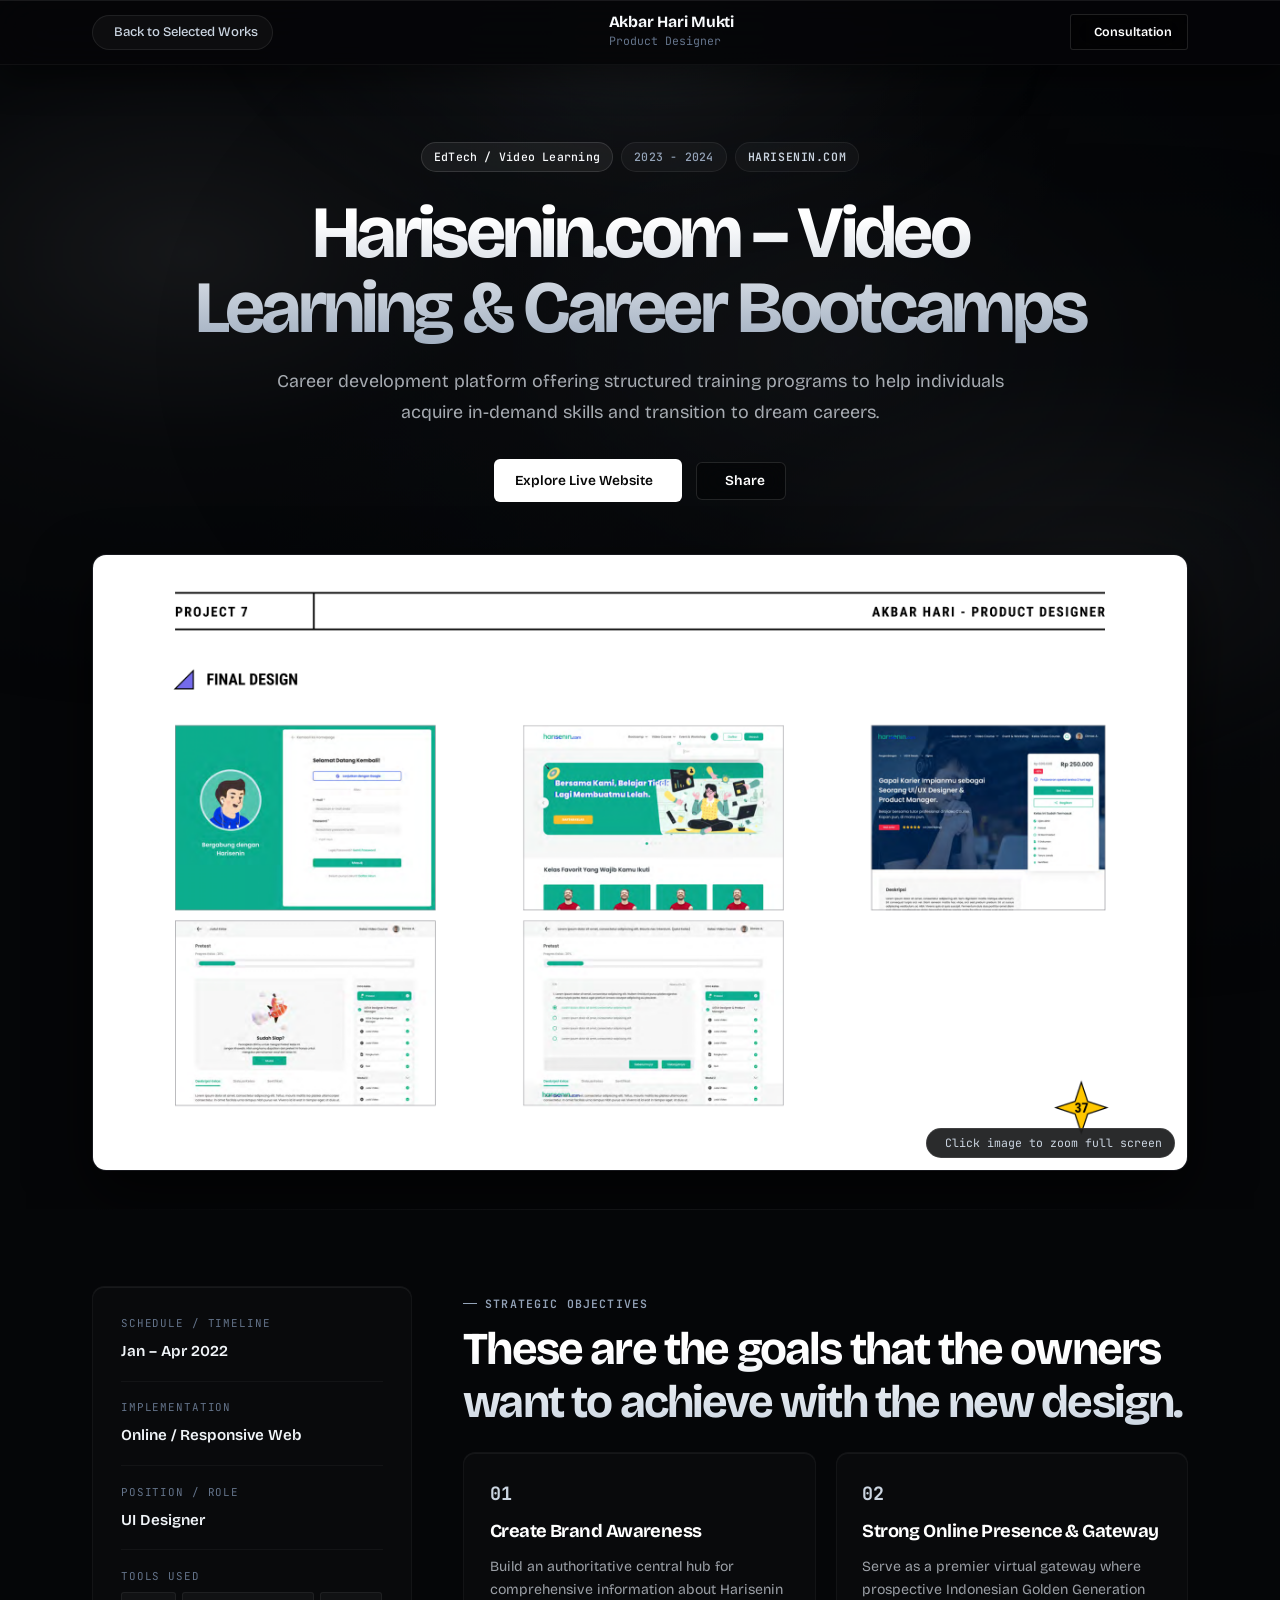
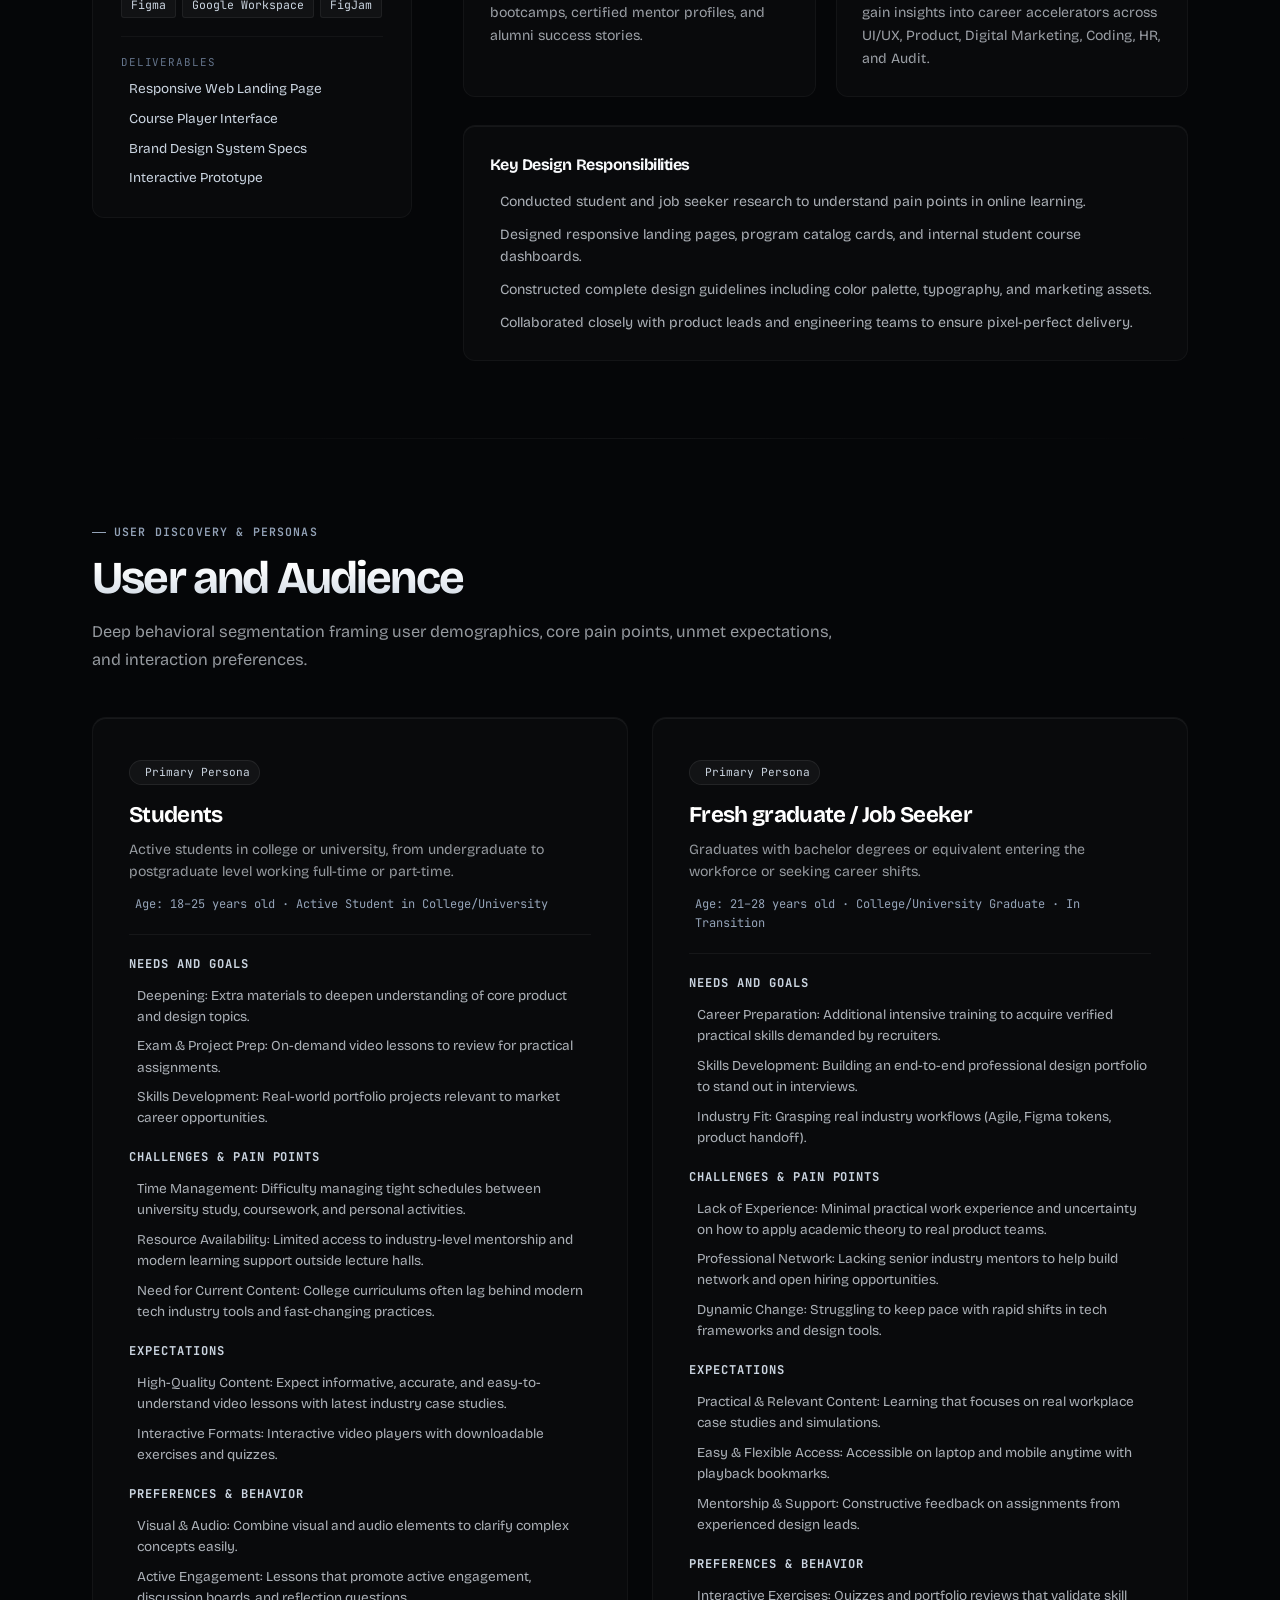
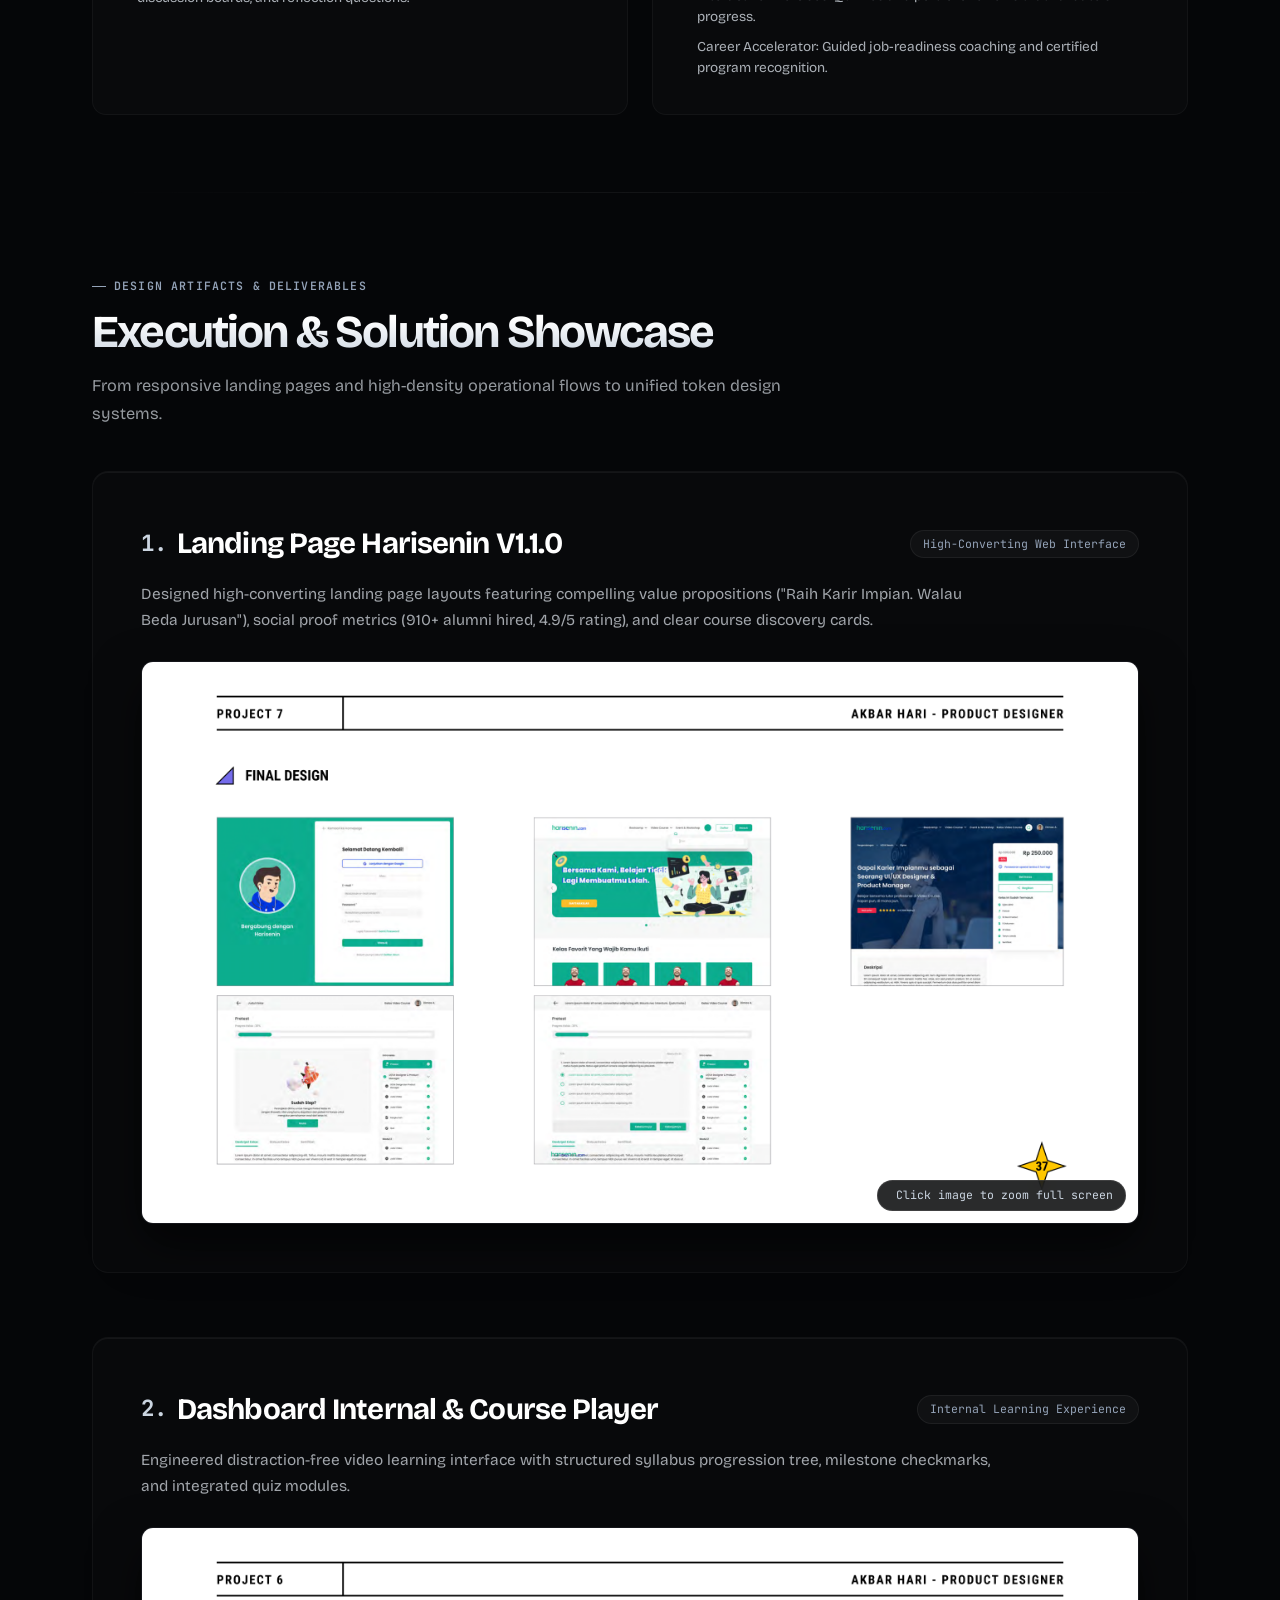
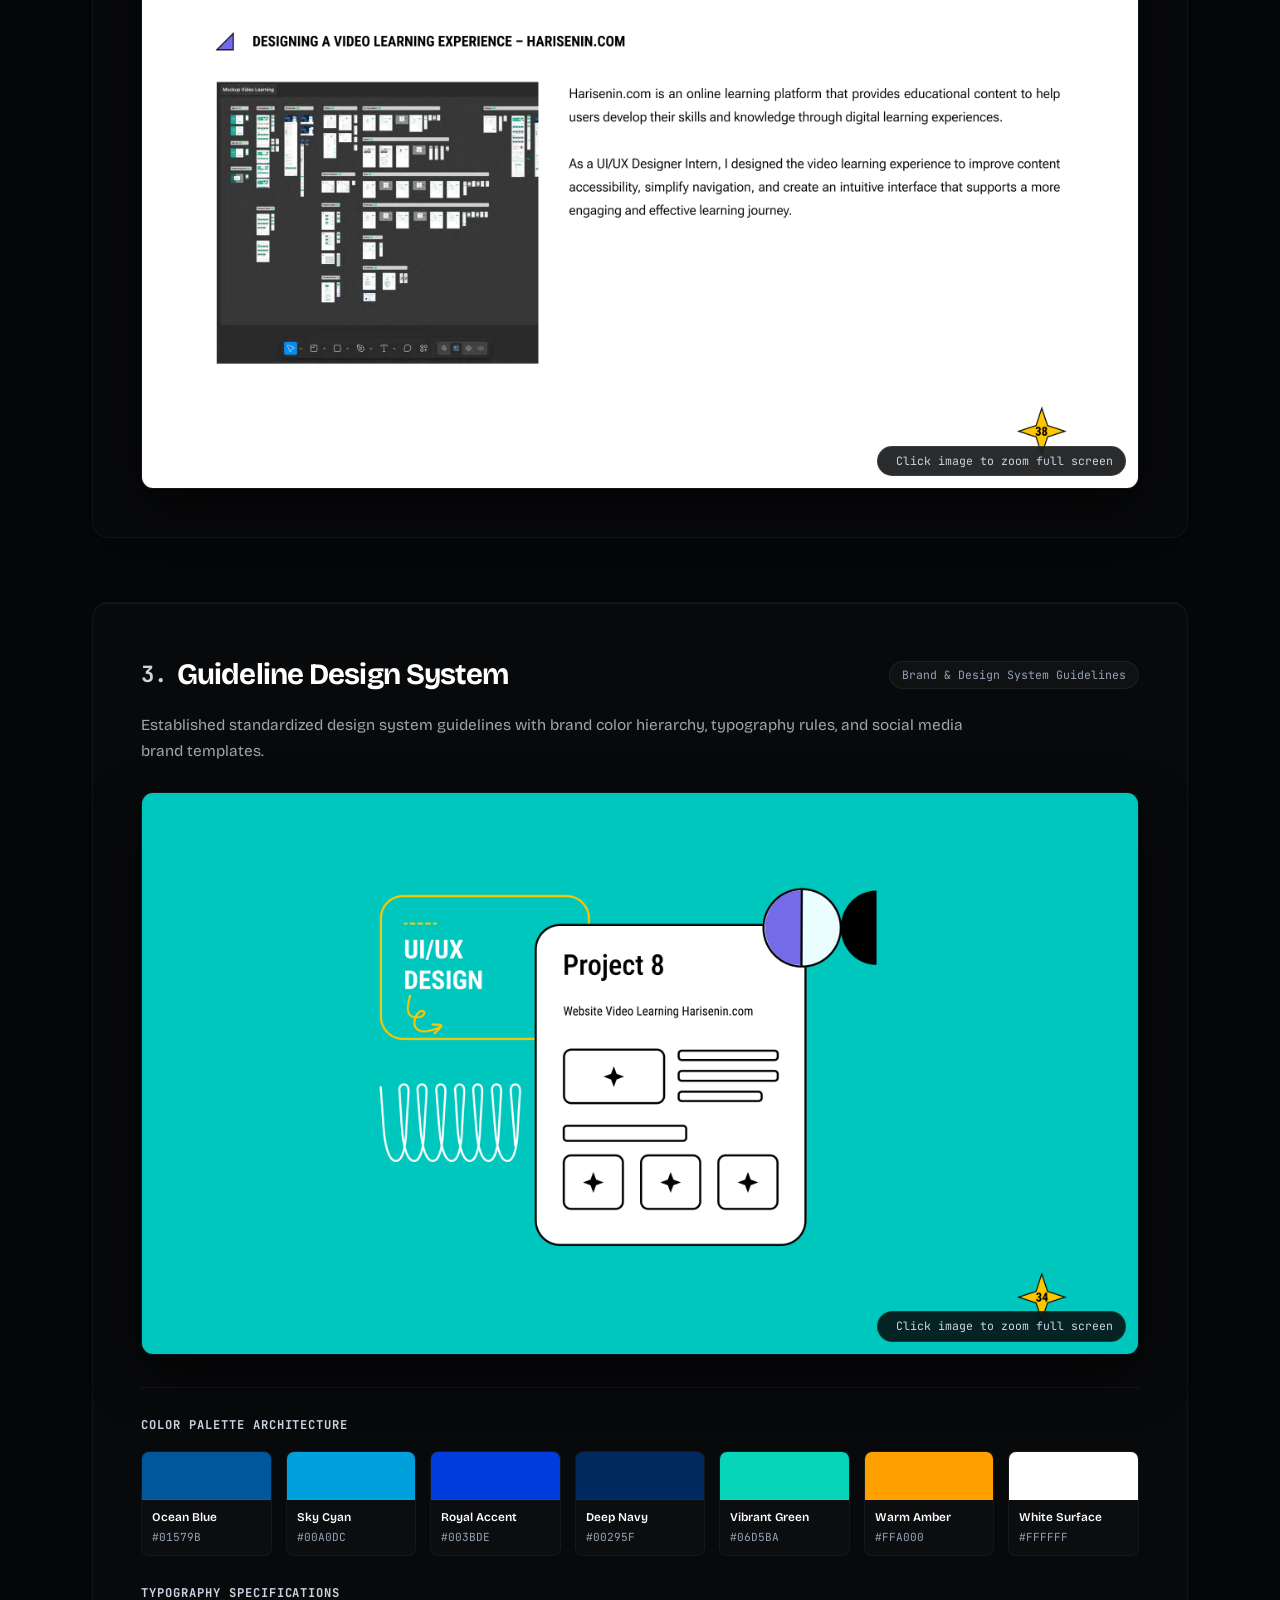
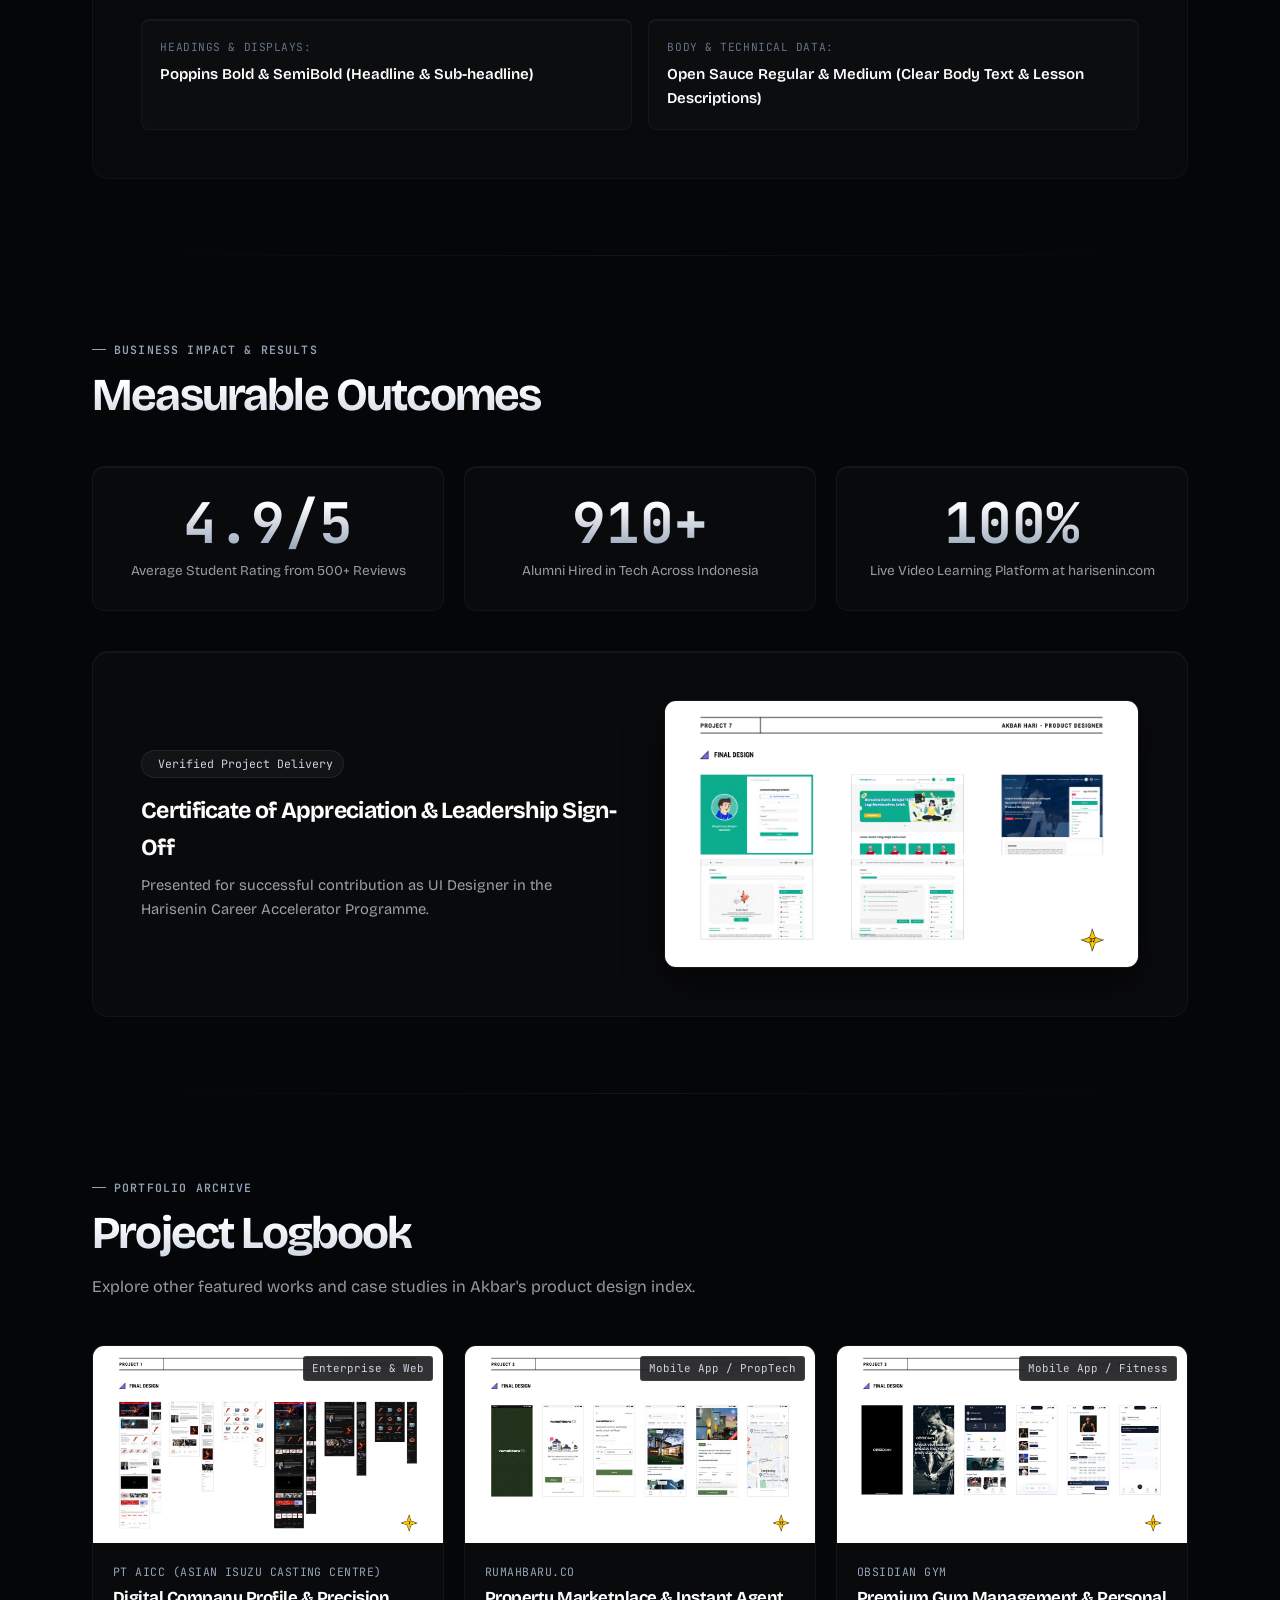
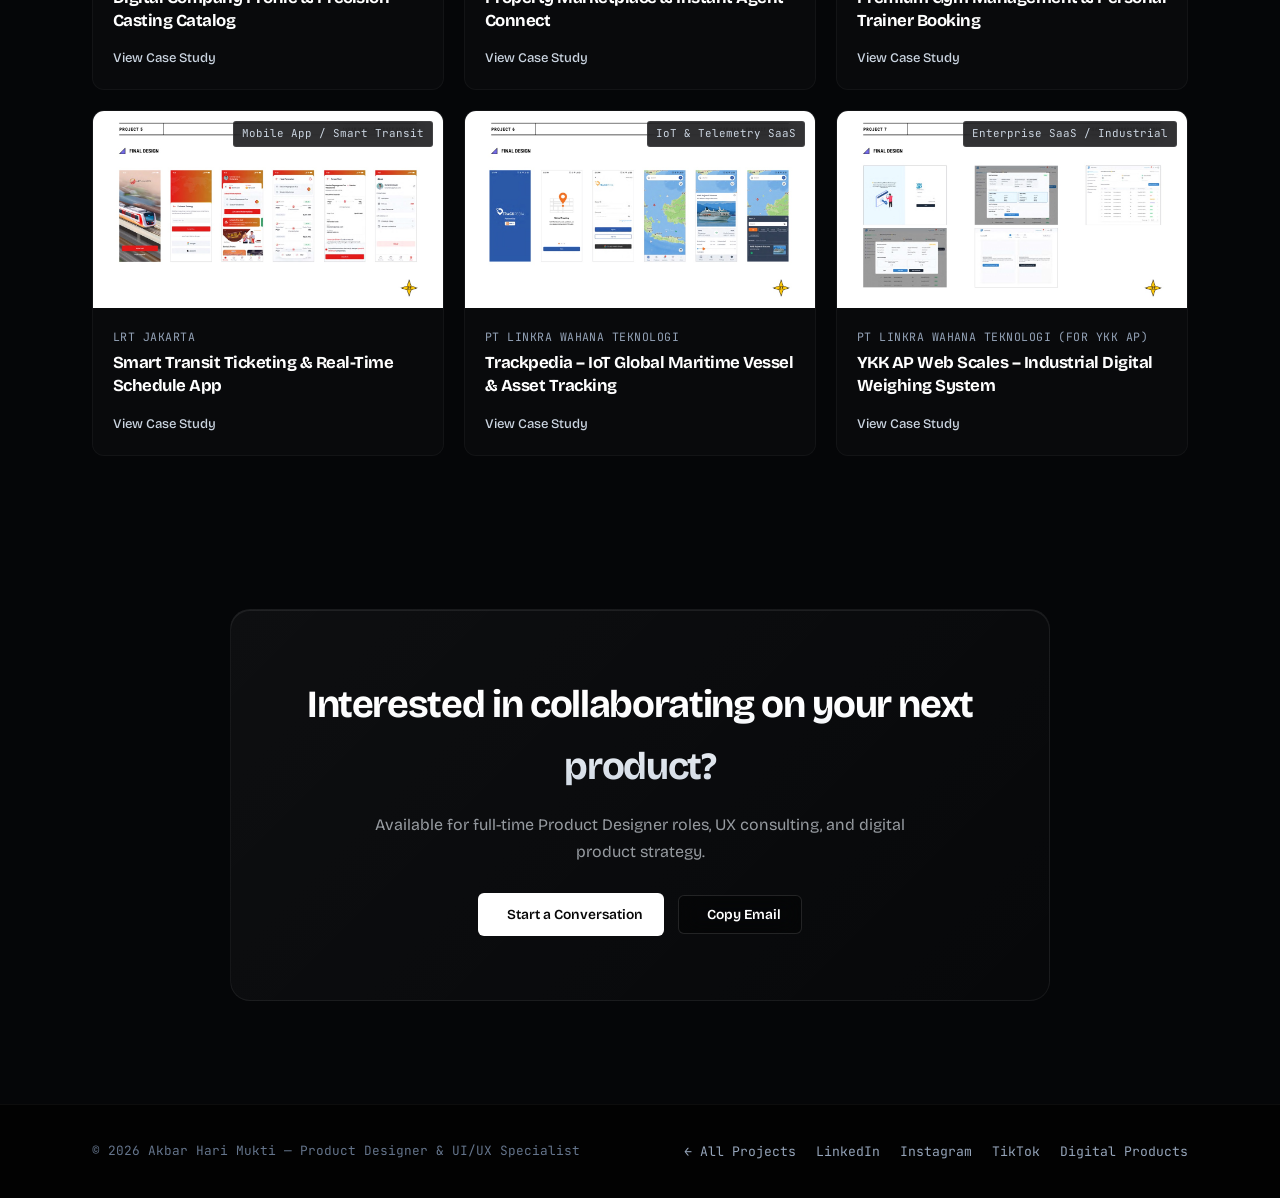
==== project-detail.html @ 4a7e4277 "upload new portofolio" ====
<!doctype html>
<html lang="en">
  <head>
    <meta charset="UTF-8" />
    <meta name="viewport" content="width=device-width, initial-scale=1.0" />

    <!-- Dynamic SEO Meta Tags -->
    <title id="meta-page-title">Case Study — Akbar Hari Mukti | Product Designer</title>
    <meta
      name="description"
      id="meta-page-desc"
      content="In-depth UI/UX and product design case study by Akbar Hari Mukti."
    />
    <meta name="author" content="Akbar Hari Mukti" />
    <meta name="theme-color" content="#020202" />
    <link rel="icon" type="image/png" sizes="64x64" href="assets/thumbs/favicon.png" />

    <!-- Google Fonts: Bricolage Grotesque, JetBrains Mono, Poppins -->
    <link rel="preconnect" href="https://fonts.googleapis.com" />
    <link rel="preconnect" href="https://fonts.gstatic.com" crossorigin />
    <link
      href="https://fonts.googleapis.com/css2?family=Bricolage+Grotesque:opsz,wght@12..96,300;400;500;600;700;800&family=JetBrains+Mono:wght@400;500;600;700&family=Poppins:wght@500;600;700&family=Inter:wght@400;500;600&display=swap"
      rel="stylesheet"
    />

    <!-- Phosphor Icons (WebFont CSS Only) -->
    <link
      rel="stylesheet"
      type="text/css"
      href="https://unpkg.com/@phosphor-icons/web@2.1.1/src/regular/style.css"
    />

    <!-- Shared Style & Dedicated Case Study Layout Style -->
    <link rel="stylesheet" href="css/style.css" />
  </head>
  <body class="case-study-page">
    <!-- Top Sticky Header Navigation -->
    <header class="header case-study-header">
      <div class="container">
        <nav class="navbar">
          <a href="index.html#projects" class="case-study-back-link" title="Return to Projects list">
            <i class="ph ph-arrow-left"></i>
            <span>Back to Selected Works</span>
          </a>

          <div class="nav-brand">
            <div class="brand-text">
              <span class="brand-name">Akbar Hari Mukti</span>
              <span class="brand-title">Product Designer</span>
            </div>
          </div>

          <div class="nav-actions">
            <a
              href="https://wa.me/6285839328549?text=Hi%20Akbar%2C%20I%20just%20read%20your%20case%20study%20and%20would%20like%20to%20connect."
              target="_blank"
              rel="noopener noreferrer"
              class="btn btn-wa-header"
            >
              <i class="ph ph-whatsapp-logo"></i>
              <span>Consultation</span>
            </a>
          </div>
        </nav>
      </div>
    </header>

    <main class="case-study-main" id="case-study-content">
      <!-- HERO SECTION -->
      <section class="cs-hero-section">
        <div class="container">
          <div class="cs-hero-meta-strip">
            <span class="cs-badge cs-badge-cat" id="cs-category-badge">Category</span>
            <span class="cs-badge cs-badge-year" id="cs-year-badge">Year</span>
            <span class="cs-client-badge" id="cs-client-badge">Client Name</span>
          </div>

          <h1 class="cs-hero-title" id="cs-title">Project Case Study Title</h1>
          <p class="cs-hero-tagline" id="cs-tagline">
            Value proposition & one-line project narrative.
          </p>

          <div class="cs-hero-actions" id="cs-hero-actions">
            <!-- Populated via JS: Live Website link or Offline badge -->
          </div>

          <!-- Hero Presentation Banner Showcase -->
          <div class="cs-hero-banner-wrapper">
            <div class="cs-banner-frame">
              <img
                src=""
                alt="Case Study Hero Showcase"
                id="cs-hero-banner-img"
                class="cs-banner-img zoomable-img"
              />
              <div class="cs-banner-zoom-tip">
                <i class="ph ph-magnifying-glass-plus"></i> Click image to zoom full screen
              </div>
            </div>
          </div>
        </div>
      </section>

      <!-- PROJECT OVERVIEW & GOALS SECTION (Reference Page 1) -->
      <section class="cs-section cs-overview-section">
        <div class="container">
          <div class="cs-overview-grid">
            <!-- Left Column: Project Meta Sidebar -->
            <div class="cs-meta-sidebar">
              <div class="cs-meta-block">
                <span class="cs-meta-label">Schedule / Timeline</span>
                <span class="cs-meta-value" id="cs-schedule">Jan – Apr 2022</span>
              </div>

              <div class="cs-meta-block">
                <span class="cs-meta-label">Implementation</span>
                <span class="cs-meta-value" id="cs-implementation">Online / Web</span>
              </div>

              <div class="cs-meta-block">
                <span class="cs-meta-label">Position / Role</span>
                <span class="cs-meta-value" id="cs-position">UI Designer</span>
              </div>

              <div class="cs-meta-block">
                <span class="cs-meta-label">Tools Used</span>
                <div class="cs-tools-pills" id="cs-tools-container">
                  <!-- Populated via JS -->
                </div>
              </div>

              <div class="cs-meta-block">
                <span class="cs-meta-label">Deliverables</span>
                <ul class="cs-deliverables-list" id="cs-deliverables-container">
                  <!-- Populated via JS -->
                </ul>
              </div>
            </div>

            <!-- Right Column: Goals that owners want to achieve -->
            <div class="cs-goals-content">
              <div class="cs-section-header-inline">
                <span class="cs-section-kicker">STRATEGIC OBJECTIVES</span>
                <h2 class="cs-section-h2">
                  These are the goals that the owners want to achieve with the new design.
                </h2>
              </div>

              <div class="cs-goals-grid" id="cs-goals-container">
                <!-- Populated via JS -->
              </div>

              <!-- Key Responsibilities -->
              <div class="cs-responsibilities-box">
                <h3 class="cs-box-heading">Key Design Responsibilities</h3>
                <ul class="cs-resp-list" id="cs-responsibilities-container">
                  <!-- Populated via JS -->
                </ul>
              </div>
            </div>
          </div>
        </div>
      </section>

      <!-- USER AND AUDIENCE SECTION (Reference Pages 1 & 2) -->
      <section class="cs-section cs-audience-section">
        <div class="container">
          <div class="cs-section-header">
            <span class="cs-section-kicker">USER DISCOVERY & PERSONAS</span>
            <h2 class="cs-section-h2">User and Audience</h2>
            <p class="cs-section-lead">
              Deep behavioral segmentation framing user demographics, core pain points, unmet expectations, and interaction preferences.
            </p>
          </div>

          <div class="cs-personas-grid" id="cs-personas-container">
            <!-- Populated via JS -->
          </div>
        </div>
      </section>

      <!-- NUMBERED SHOWCASES & DESIGN ARTIFACTS (Reference Pages 2, 3, 4) -->
      <section class="cs-section cs-showcases-section">
        <div class="container">
          <div class="cs-section-header">
            <span class="cs-section-kicker">DESIGN ARTIFACTS & DELIVERABLES</span>
            <h2 class="cs-section-h2">Execution & Solution Showcase</h2>
            <p class="cs-section-lead">
              From responsive landing pages and high-density operational flows to unified token design systems.
            </p>
          </div>

          <div class="cs-showcases-list" id="cs-showcases-container">
            <!-- Populated via JS -->
          </div>
        </div>
      </section>

      <!-- BUSINESS OUTCOMES & VERIFICATION -->
      <section class="cs-section cs-outcomes-section">
        <div class="container">
          <div class="cs-section-header">
            <span class="cs-section-kicker">BUSINESS IMPACT & RESULTS</span>
            <h2 class="cs-section-h2">Measurable Outcomes</h2>
          </div>

          <div class="cs-metrics-grid" id="cs-metrics-container">
            <!-- Populated via JS -->
          </div>

          <!-- Verified Sign-Off / Certificate Box -->
          <div class="cs-proof-card" id="cs-proof-card">
            <!-- Populated via JS -->
          </div>
        </div>
      </section>

      <!-- PROJECT LOGBOOK / EXPLORE OTHER PROJECTS (Reference Pages 4 & 5) -->
      <section class="cs-section cs-logbook-section">
        <div class="container">
          <div class="cs-section-header">
            <span class="cs-section-kicker">PORTFOLIO ARCHIVE</span>
            <h2 class="cs-section-h2">Project Logbook</h2>
            <p class="cs-section-lead">
              Explore other featured works and case studies in Akbar's product design index.
            </p>
          </div>

          <div class="cs-logbook-grid" id="cs-logbook-container">
            <!-- Populated via JS -->
          </div>
        </div>
      </section>

      <!-- CALL TO ACTION STRIP -->
      <section class="cs-cta-section">
        <div class="container">
          <div class="cs-cta-card">
            <h3 class="cs-cta-heading">Interested in collaborating on your next product?</h3>
            <p class="cs-cta-desc">
              Available for full-time Product Designer roles, UX consulting, and digital product strategy.
            </p>
            <div class="cs-cta-btns">
              <a
                href="https://wa.me/6285839328549"
                target="_blank"
                rel="noopener noreferrer"
                class="btn btn-primary"
              >
                <i class="ph ph-whatsapp-logo"></i>
                <span>Start a Conversation</span>
              </a>
              <button class="btn btn-secondary" data-copy-email="harimukti789@gmail.com">
                <i class="ph ph-copy"></i>
                <span>Copy Email</span>
              </button>
            </div>
          </div>
        </div>
      </section>
    </main>

    <!-- Clean Footer -->
    <footer class="footer">
      <div class="container">
        <div class="footer-content">
          <div class="footer-copy">
            © 2026 Akbar Hari Mukti — Product Designer & UI/UX Specialist
          </div>
          <div class="footer-links">
            <a href="index.html#projects" class="footer-link">← All Projects</a>
            <a href="https://www.linkedin.com/in/akbarharimukti/" target="_blank" rel="noopener noreferrer" class="footer-link">LinkedIn</a>
            <a href="https://www.instagram.com/akbarhari21/" target="_blank" rel="noopener noreferrer" class="footer-link">Instagram</a>
            <a href="https://www.tiktok.com/@akbarhari.design" target="_blank" rel="noopener noreferrer" class="footer-link">TikTok</a>
            <a href="https://lynk.id/akbarhari" target="_blank" rel="noopener noreferrer" class="footer-link">Digital Products</a>
          </div>
        </div>
      </div>
    </footer>

    <!-- Fullscreen Zoom Lightbox Modal -->
    <div class="lightbox-modal" id="cs-lightbox-modal">
      <button class="lightbox-close" id="cs-lightbox-close-btn" aria-label="Close zoom view">✕</button>
      <img src="" alt="Fullscreen View" class="lightbox-img" id="cs-lightbox-img" />
    </div>

    <!-- Toast Notification -->
    <div class="toast-notice" id="toast-notice">
      <i class="ph ph-check-circle" style="color: var(--accent-orange); font-size: 1.15rem;"></i>
      <span id="toast-message">Notification</span>
    </div>

    <!-- Master Projects Database -->
    <script src="js/projects-data.js"></script>

    <!-- Case Study Engine Script -->
    <script>
      document.addEventListener('DOMContentLoaded', () => {
        // 1. Get Project ID from Query Param (?id=project-X)
        const params = new URLSearchParams(window.location.search);
        let projId = params.get('id');

        // Default to project-7 (Harisenin) or project-1 if not specified
        if (!projId || !projectsData.find(p => p.id === projId)) {
          projId = 'project-7';
        }

        const project = projectsData.find(p => p.id === projId);
        if (!project) return;

        renderCaseStudy(project);
        initLightbox();
        initEmailCopy();
      });

      function renderCaseStudy(p) {
        // Update Title & Meta
        document.title = `${p.client} — ${p.title} | Akbar Hari Mukti`;
        const metaDesc = document.getElementById('meta-page-desc');
        if (metaDesc) metaDesc.content = p.heroTagline;

        // Hero Meta Strip
        document.getElementById('cs-category-badge').textContent = p.categoryLabel;
        document.getElementById('cs-year-badge').textContent = p.year;
        document.getElementById('cs-client-badge').textContent = p.client;

        // Title & Tagline
        document.getElementById('cs-title').textContent = p.title;
        document.getElementById('cs-tagline').textContent = p.heroTagline;

        // Hero Actions
        const actionsEl = document.getElementById('cs-hero-actions');
        if (actionsEl) {
          let html = '';
          if (p.isLive && p.liveUrl) {
            html += `
              <a href="${p.liveUrl}" target="_blank" rel="noopener noreferrer" class="btn btn-primary">
                <span>Explore Live Website</span>
                <i class="ph ph-arrow-up-right"></i>
              </a>
            `;
          } else {
            html += `
              <span class="cs-offline-pill">
                <span class="offline-dot"></span> Confidential / Internal System
              </span>
            `;
          }
          html += `
            <button class="btn btn-secondary" data-share-link title="Copy Case Study URL">
              <i class="ph ph-share-network"></i>
              <span>Share</span>
            </button>
          `;
          actionsEl.innerHTML = html;
        }

        // Hero Banner Image
        const bannerImg = document.getElementById('cs-hero-banner-img');
        const defaultBanner = p.heroBanner || (p.screens && p.screens.final) || p.thumb;
        bannerImg.src = defaultBanner;
        bannerImg.alt = `${p.client} — ${p.title} Showcase`;
        bannerImg.setAttribute('data-full-src', defaultBanner);

        // Sidebar Meta
        document.getElementById('cs-schedule').textContent = p.schedule || p.year;
        document.getElementById('cs-implementation').textContent = p.implementation || p.categoryLabel;
        document.getElementById('cs-position').textContent = p.position || p.role;

        // Tools
        const toolsEl = document.getElementById('cs-tools-container');
        if (toolsEl && p.tools) {
          toolsEl.innerHTML = p.tools.map(t => `<span class="cs-tool-pill">${t}</span>`).join('');
        }

        // Deliverables
        const delivEl = document.getElementById('cs-deliverables-container');
        if (delivEl && p.deliverables) {
          delivEl.innerHTML = p.deliverables.map(d => `
            <li>
              <i class="ph ph-check-circle"></i>
              <span>${d}</span>
            </li>
          `).join('');
        }

        // Goals
        const goalsEl = document.getElementById('cs-goals-container');
        if (goalsEl && p.goals) {
          goalsEl.innerHTML = p.goals.map((g, idx) => `
            <div class="cs-goal-card">
              <div class="cs-goal-num">0${idx + 1}</div>
              <h3 class="cs-goal-title">${g.title}</h3>
              <p class="cs-goal-desc">${g.desc}</p>
            </div>
          `).join('');
        }

        // Responsibilities
        const respEl = document.getElementById('cs-responsibilities-container');
        if (respEl && p.responsibilities) {
          respEl.innerHTML = p.responsibilities.map(r => `
            <li>
              <i class="ph ph-caret-right"></i>
              <span>${r}</span>
            </li>
          `).join('');
        }

        // Personas & Audience
        const personasEl = document.getElementById('cs-personas-container');
        if (personasEl && p.audience) {
          personasEl.innerHTML = p.audience.map(aud => `
            <div class="cs-persona-card">
              <div class="cs-persona-header">
                <div class="cs-persona-badge"><i class="ph ph-user"></i> Primary Persona</div>
                <h3 class="cs-persona-name">${aud.name}</h3>
                <p class="cs-persona-tagline">${aud.tagline}</p>
                <div class="cs-persona-demo">
                  <i class="ph ph-identification-card"></i> ${aud.demographics}
                </div>
              </div>

              <div class="cs-persona-body">
                <div class="cs-persona-column">
                  <h4 class="cs-persona-subh">Needs and Goals</h4>
                  <ul class="cs-persona-checklist">
                    ${aud.needsAndGoals.map(item => `<li><i class="ph ph-check-circle"></i><span>${item}</span></li>`).join('')}
                  </ul>

                  <h4 class="cs-persona-subh" style="margin-top: 1.25rem;">Challenges & Pain Points</h4>
                  <ul class="cs-persona-crosslist">
                    ${aud.challenges.map(item => `<li><i class="ph ph-warning-circle"></i><span>${item}</span></li>`).join('')}
                  </ul>
                </div>

                <div class="cs-persona-column">
                  <h4 class="cs-persona-subh">Expectations</h4>
                  <ul class="cs-persona-checklist">
                    ${aud.expectations.map(item => `<li><i class="ph ph-sparkle"></i><span>${item}</span></li>`).join('')}
                  </ul>

                  <h4 class="cs-persona-subh" style="margin-top: 1.25rem;">Preferences & Behavior</h4>
                  <ul class="cs-persona-checklist">
                    ${aud.preferences.map(item => `<li><i class="ph ph-sliders"></i><span>${item}</span></li>`).join('')}
                  </ul>
                </div>
              </div>
            </div>
          `).join('');
        }

        // Showcases (Numbered sections)
        const showcasesEl = document.getElementById('cs-showcases-container');
        if (showcasesEl && p.showcases) {
          showcasesEl.innerHTML = p.showcases.map(s => {
            let extraDesignSystemHtml = '';
            if (s.palette) {
              const primarySwatches = s.palette.primary.map(c => `
                <div class="cs-color-chip" data-copy-hex="${c.hex}" title="Click to copy ${c.hex}">
                  <div class="cs-color-preview" style="background-color: ${c.hex};"></div>
                  <div class="cs-color-info">
                    <span class="cs-color-name">${c.name}</span>
                    <span class="cs-color-hex">${c.hex} <i class="ph ph-copy" style="font-size: 0.65rem; margin-left: 2px;"></i></span>
                  </div>
                </div>
              `).join('');

              const secondarySwatches = s.palette.secondary.map(c => `
                <div class="cs-color-chip" data-copy-hex="${c.hex}" title="Click to copy ${c.hex}">
                  <div class="cs-color-preview" style="background-color: ${c.hex};"></div>
                  <div class="cs-color-info">
                    <span class="cs-color-name">${c.name}</span>
                    <span class="cs-color-hex">${c.hex} <i class="ph ph-copy" style="font-size: 0.65rem; margin-left: 2px;"></i></span>
                  </div>
                </div>
              `).join('');

              extraDesignSystemHtml = `
                <div class="cs-ds-guidelines-box">
                  <h4 class="cs-ds-subh">Color Palette Architecture</h4>
                  <div class="cs-swatches-grid">
                    ${primarySwatches}
                    ${secondarySwatches}
                  </div>

                  <h4 class="cs-ds-subh" style="margin-top: 1.75rem;">Typography Specifications</h4>
                  <div class="cs-typography-spec">
                    <div class="cs-typo-item">
                      <span class="cs-typo-label">Headings & Displays:</span>
                      <strong class="cs-typo-val">${s.palette.typography.heading}</strong>
                    </div>
                    <div class="cs-typo-item">
                      <span class="cs-typo-label">Body & Technical Data:</span>
                      <strong class="cs-typo-val">${s.palette.typography.body}</strong>
                    </div>
                  </div>
                </div>
              `;
            }

            const imgFallback = s.image || p.thumb;

            return `
              <div class="cs-showcase-item">
                <div class="cs-showcase-header">
                  <div class="cs-showcase-title-row">
                    <span class="cs-showcase-num">${s.num}.</span>
                    <h3 class="cs-showcase-title">${s.title}</h3>
                  </div>
                  <span class="cs-showcase-tag">${s.tag}</span>
                </div>
                <p class="cs-showcase-desc">${s.desc}</p>

                <div class="cs-showcase-frame">
                  <img
                    src="${imgFallback}"
                    alt="${s.title}"
                    class="cs-showcase-img zoomable-img"
                    data-full-src="${imgFallback}"
                    loading="lazy"
                  />
                  <div class="cs-banner-zoom-tip">
                    <i class="ph ph-magnifying-glass-plus"></i> Click image to zoom full screen
                  </div>
                </div>

                ${extraDesignSystemHtml}
              </div>
            `;
          }).join('');
        }

        // Metrics Outcomes
        const metricsEl = document.getElementById('cs-metrics-container');
        if (metricsEl && p.outcomes) {
          metricsEl.innerHTML = p.outcomes.map(m => `
            <div class="cs-metric-card">
              <div class="cs-metric-number">${m.metric}</div>
              <div class="cs-metric-label">${m.label}</div>
            </div>
          `).join('');
        }

        // Verified Proof / Certificate
        const proofEl = document.getElementById('cs-proof-card');
        if (proofEl && p.certificateOrProof) {
          const proof = p.certificateOrProof;
          proofEl.innerHTML = `
            <div class="cs-proof-content">
              <div class="cs-proof-badge"><i class="ph ph-seal-check"></i> Verified Project Delivery</div>
              <h3 class="cs-proof-title">${proof.title}</h3>
              <p class="cs-proof-sub">${proof.subtitle}</p>
            </div>
            <div class="cs-proof-img-frame">
              <img
                src="${proof.image || p.thumb}"
                alt="${proof.title}"
                class="cs-proof-img zoomable-img"
                data-full-src="${proof.image || p.thumb}"
                loading="lazy"
              />
            </div>
          `;
        }

        // Logbook / Other Projects (Navigation)
        const logbookEl = document.getElementById('cs-logbook-container');
        if (logbookEl) {
          const otherProjects = projectsData.filter(proj => proj.id !== p.id);
          logbookEl.innerHTML = otherProjects.map(op => `
            <a href="project-detail.html?id=${op.id}" class="cs-logbook-card">
              <div class="cs-logbook-thumb-wrap">
                <img src="${op.thumb}" alt="${op.client}" class="cs-logbook-thumb" loading="lazy" />
                <span class="cs-logbook-tag">${op.categoryLabel}</span>
              </div>
              <div class="cs-logbook-body">
                <span class="cs-logbook-client">${op.client}</span>
                <h4 class="cs-logbook-title">${op.title}</h4>
                <div class="cs-logbook-link">
                  <span>View Case Study</span>
                  <i class="ph ph-arrow-right"></i>
                </div>
              </div>
            </a>
          `).join('');
        }
      }

      // Lightbox Zoom Engine
      function initLightbox() {
        const lightbox = document.getElementById('cs-lightbox-modal');
        const lightboxImg = document.getElementById('cs-lightbox-img');
        const closeBtn = document.getElementById('cs-lightbox-close-btn');

        if (!lightbox || !lightboxImg) return;

        document.addEventListener('click', (e) => {
          const zoomTrigger = e.target.closest('.zoomable-img');
          if (zoomTrigger) {
            const src = zoomTrigger.getAttribute('data-full-src') || zoomTrigger.src;
            lightboxImg.src = src;
            lightbox.classList.add('open');
            document.body.style.overflow = 'hidden';
          }
        });

        const closeZoom = () => {
          lightbox.classList.remove('open');
          document.body.style.overflow = '';
        };

        if (closeBtn) closeBtn.addEventListener('click', closeZoom);

        lightbox.addEventListener('click', (e) => {
          if (e.target === lightbox) closeZoom();
        });

        document.addEventListener('keydown', (e) => {
          if (e.key === 'Escape' && lightbox.classList.contains('open')) {
            closeZoom();
          }
        });
      }

      // Clipboard Email, Share Link & Swatch Copy
      function initEmailCopy() {
        const toast = document.getElementById('toast-notice');
        const toastMsg = document.getElementById('toast-message');

        function showToast(msg) {
          if (!toast || !toastMsg) return;
          toastMsg.textContent = msg;
          toast.classList.add('show');
          setTimeout(() => toast.classList.remove('show'), 2600);
        }

        document.addEventListener('click', (e) => {
          // Copy Email
          const emailBtn = e.target.closest('[data-copy-email]');
          if (emailBtn) {
            const email = emailBtn.getAttribute('data-copy-email') || 'harimukti789@gmail.com';
            navigator.clipboard.writeText(email).then(() => {
              showToast('Email copied to clipboard: ' + email);
            }).catch(() => {
              showToast('Email: ' + email);
            });
            return;
          }

          // Share Link
          const shareBtn = e.target.closest('[data-share-link]');
          if (shareBtn) {
            const url = window.location.href;
            navigator.clipboard.writeText(url).then(() => {
              showToast('Case study link copied to clipboard!');
            }).catch(() => {
              showToast(url);
            });
            return;
          }

          // Copy Hex Swatch
          const hexChip = e.target.closest('[data-copy-hex]');
          if (hexChip) {
            const hex = hexChip.getAttribute('data-copy-hex');
            if (hex) {
              navigator.clipboard.writeText(hex).then(() => {
                showToast('Color hex copied: ' + hex);
              }).catch(() => {
                showToast('Color: ' + hex);
              });
            }
            return;
          }
        });
      }
    </script>
  </body>
</html>
---- css/style.css ----
/* ===================================================================
   Akbar Hari Mukti - UI/UX Specialist & Product Designer Portfolio
   Theme: Pure Dark (#020202) | Style: Sharp, Glassmorphic & Refined
   Accents & Decoration: #1E05C1 (Royal Indigo) & #F54F1B (Hyper Orange)
   Typography: Bricolage Grotesque & JetBrains Mono
   =================================================================== */

/* Fonts are preconnected and preloaded via <link> in HTML for zero render blocking */

:root {
  --bg-main: #020202;
  --bg-surface: #07080b;
  --bg-card: rgba(12, 14, 19, 0.65);
  --bg-card-hover: rgba(18, 21, 29, 0.85);
  --bg-elevated: rgba(22, 25, 34, 0.9);
  
  --border-subtle: rgba(255, 255, 255, 0.08);
  --border-mid: rgba(255, 255, 255, 0.15);
  --border-active: rgba(255, 255, 255, 0.3);
  
  /* Decorative Accents */
  --accent-blue: #1E05C1;
  --accent-orange: #F54F1B;
  --accent-gradient: linear-gradient(135deg, #F54F1B 0%, #1E05C1 100%);
  --accent-mint: #10b981;
  
  --text-main: #f8fafc;
  --text-secondary: #94a3b8;
  --text-muted: #64748b;
  --text-dark: #020202;

  --font-heading: 'Bricolage Grotesque', -apple-system, BlinkMacSystemFont, sans-serif;
  --font-body: 'Bricolage Grotesque', -apple-system, BlinkMacSystemFont, sans-serif;
  --font-mono: 'JetBrains Mono', monospace;

  /* Subtle Crisp Corners (Reduced Round) */
  --radius-xs: 3px;
  --radius-sm: 6px;
  --radius-md: 8px;
  --radius-lg: 10px;
  --radius-full: 6px;

  /* Smooth Spring Motion */
  --transition-fast: 0.18s cubic-bezier(0.16, 1, 0.3, 1);
  --transition-smooth: 0.3s cubic-bezier(0.16, 1, 0.3, 1);
}

/* Base Reset */
*, *::before, *::after {
  box-sizing: border-box;
  margin: 0;
  padding: 0;
}

html {
  scroll-behavior: smooth;
  font-size: 16px;
  background-color: var(--bg-main);
  color: var(--text-main);
  -webkit-font-smoothing: antialiased;
  -moz-osx-font-smoothing: grayscale;
}

body {
  font-family: var(--font-body);
  background-color: transparent;
  color: var(--text-main);
  line-height: 1.6;
  overflow-x: hidden;
  position: relative;
}

/* Lightweight CSS-only metallic liquid background (no WebGL canvas). */
#bg-canvas { display: none !important; }

/* Minimal metallic atmosphere: transform-only motion keeps GPU cost low. */
.bg-ambient-grid, .bg-radial-blue, .bg-radial-orange { display: none !important; }
body { isolation: isolate; background: #050608; }
body::before, body::after {
  content: ""; position: fixed; pointer-events: none; z-index: -1;
  inset: -18%; transform: translate3d(0,0,0); will-change: transform;
}
body::before {
  opacity: .42;
  background:
    radial-gradient(ellipse at 24% 34%, rgba(240,244,248,.18) 0%, rgba(124,136,148,.08) 17%, transparent 43%),
    radial-gradient(ellipse at 76% 60%, rgba(224,230,236,.15) 0%, rgba(105,115,126,.07) 19%, transparent 45%),
    radial-gradient(ellipse at 52% 8%, rgba(255,255,255,.08) 0%, transparent 34%);
  animation: mercury-drift-a 34s ease-in-out infinite alternate;
}
body::after {
  opacity: .25;
  background: radial-gradient(ellipse at 62% 42%, rgba(190,200,210,.16) 0%, rgba(76,85,95,.06) 24%, transparent 52%);
  animation: mercury-drift-b 46s ease-in-out infinite alternate;
}
@keyframes mercury-drift-a { from { transform: translate3d(-1.2%, -1%, 0) scale(1); } to { transform: translate3d(1.2%, 1%, 0) scale(1.025); } }
@keyframes mercury-drift-b { from { transform: translate3d(1%, 1.2%, 0) scale(1.02); } to { transform: translate3d(-1%, -1.2%, 0) scale(1); } }
@media (prefers-reduced-motion: reduce) { body::before, body::after { animation: none !important; } }


/* Phosphor Icons Free Styles */
.ph {
  display: inline-block;
  line-height: 1;
  vertical-align: -0.125em;
}

.btn .ph {
  font-size: 1.1em;
}

@keyframes ambientFloat {
  0% { transform: translate(0, 0) scale(1); opacity: 0.8; }
  100% { transform: translate(30px, 20px) scale(1.08); opacity: 1; }
}

/* Container */
.container {
  width: 100%;
  max-width: 1160px;
  margin: 0 auto;
  padding: 0 1.5rem;
  position: relative;
  z-index: 1;
}

@media (min-width: 768px) {
  .container {
    padding: 0 2rem;
  }
}

/* Typography */
h1, h2, h3, h4, h5, h6 {
  font-family: var(--font-heading);
  letter-spacing: -0.03em;
  font-weight: 700;
  color: var(--text-main);
}

p {
  color: var(--text-secondary);
}

a {
  color: inherit;
  text-decoration: none;
  transition: all var(--transition-fast);
}

/* =========================================================================
   Liquid Glass System (Pure Specular Refraction & Multi-layered Frosted Glass)
   ========================================================================= */
.liquid-glass,
.glass-effect {
  background: rgba(12, 16, 24, 0.48);
  backdrop-filter: blur(24px) saturate(190%) contrast(104%);
  -webkit-backdrop-filter: blur(24px) saturate(190%) contrast(104%);
  border: 1px solid rgba(255, 255, 255, 0.12);
  box-shadow: 
    inset 0 1px 1px 0 rgba(255, 255, 255, 0.2),
    inset 0 -1px 1px 0 rgba(0, 0, 0, 0.4),
    0 16px 36px -8px rgba(0, 0, 0, 0.55);
  position: relative;
}

/* Specular Light Rim (Top Glare Reflection) */
.liquid-glass::before {
  content: '';
  position: absolute;
  top: 0;
  left: 0;
  right: 0;
  height: 1px;
  background: linear-gradient(90deg, transparent 0%, rgba(255, 255, 255, 0.35) 45%, rgba(245, 79, 27, 0.3) 75%, transparent 100%);
  pointer-events: none;
  z-index: 2;
}

/* Sticky Header Navigation (Refined Liquid Glass Bar) */
.header {
  position: sticky;
  top: 0;
  z-index: 100;
  backdrop-filter: blur(28px) saturate(190%);
  -webkit-backdrop-filter: blur(28px) saturate(190%);
  background-color: rgba(4, 5, 8, 0.72);
  border-bottom: 1px solid rgba(255, 255, 255, 0.09);
  box-shadow: 
    inset 0 1px 0 0 rgba(255, 255, 255, 0.08),
    0 12px 32px rgba(0, 0, 0, 0.5);
  transition: all var(--transition-fast);
}

.navbar {
  display: flex;
  align-items: center;
  justify-content: space-between;
  height: 68px;
}

.nav-brand {
  display: flex;
  align-items: center;
  gap: 0.75rem;
}

.brand-symbol {
  width: 32px;
  height: 32px;
  border-radius: var(--radius-xs);
  background: linear-gradient(135deg, rgba(245, 79, 27, 0.2), rgba(30, 5, 193, 0.35));
  border: 1px solid rgba(245, 79, 27, 0.4);
  display: flex;
  align-items: center;
  justify-content: center;
  font-weight: 800;
  font-size: 0.85rem;
  color: var(--text-main);
  letter-spacing: -0.02em;
}

.brand-text {
  display: flex;
  flex-direction: column;
}

.brand-name {
  font-weight: 700;
  font-size: 0.98rem;
  letter-spacing: -0.015em;
  color: var(--text-main);
  line-height: 1.2;
}

.brand-title {
  font-size: 0.72rem;
  color: var(--text-muted);
  font-family: var(--font-mono);
}

.nav-links {
  display: none;
  align-items: center;
  gap: 1.75rem;
  list-style: none;
}

@media (min-width: 900px) {
  .nav-links {
    display: flex;
  }
}

.nav-link {
  font-size: 0.88rem;
  font-weight: 500;
  color: var(--text-secondary);
  padding: 0.35rem 0;
  position: relative;
}

.nav-link:hover {
  color: var(--text-main);
}

.nav-actions {
  display: flex;
  align-items: center;
  gap: 0.75rem;
}

.status-badge {
  display: none;
  align-items: center;
  gap: 6px;
  padding: 4px 10px;
  background-color: rgba(245, 79, 27, 0.08);
  border: 1px solid rgba(245, 79, 27, 0.25);
  border-radius: var(--radius-xs);
  font-size: 0.72rem;
  font-family: var(--font-mono);
  color: var(--accent-orange);
}

@media (min-width: 680px) {
  .status-badge {
    display: inline-flex;
  }
}

.pulse-dot {
  width: 5px;
  height: 5px;
  background-color: var(--accent-orange);
  border-radius: 50%;
  box-shadow: 0 0 8px var(--accent-orange);
}

/* Buttons (Sharp Corners + Glass Effects) */
.btn {
  display: inline-flex;
  align-items: center;
  justify-content: center;
  gap: 0.5rem;
  padding: 0.6rem 1.25rem;
  font-size: 0.86rem;
  font-weight: 600;
  border-radius: var(--radius-sm);
  cursor: pointer;
  transition: all var(--transition-fast);
  border: 1px solid transparent;
  font-family: var(--font-body);
  position: relative;
  overflow: hidden;
}

.btn:active {
  transform: scale(0.98);
}

.btn-primary {
  background: #ffffff;
  color: #020202;
  border-color: #ffffff;
}

.btn-primary:hover {
  background: #e2e8f0;
  transform: translateY(-2px);
  box-shadow: 0 6px 20px rgba(255, 255, 255, 0.2);
}

.btn-wa-header {
  background: rgba(30, 5, 193, 0.25);
  backdrop-filter: blur(10px);
  -webkit-backdrop-filter: blur(10px);
  border: 1px solid rgba(30, 5, 193, 0.6);
  color: var(--text-main);
  font-family: var(--font-mono);
  font-size: 0.78rem;
  padding: 0.45rem 0.95rem;
  border-radius: var(--radius-xs);
}

.btn-wa-header:hover {
  background: var(--accent-blue);
  border-color: var(--accent-blue);
  color: #fff;
  transform: translateY(-2px);
  box-shadow: 0 6px 18px rgba(30, 5, 193, 0.4);
}

.btn-secondary {
  background: rgba(14, 17, 24, 0.6);
  backdrop-filter: blur(12px);
  -webkit-backdrop-filter: blur(12px);
  color: var(--text-main);
  border-color: var(--border-mid);
}

.btn-secondary:hover {
  background: rgba(22, 26, 36, 0.8);
  border-color: var(--border-active);
  transform: translateY(-2px);
}

.btn-wa-hero {
  background: linear-gradient(135deg, rgba(245, 79, 27, 0.25), rgba(30, 5, 193, 0.35));
  backdrop-filter: blur(14px);
  -webkit-backdrop-filter: blur(14px);
  border: 1px solid var(--accent-orange);
  color: #fff;
  font-family: var(--font-mono);
}

.btn-wa-hero:hover {
  background: var(--accent-orange);
  transform: translateY(-2px);
  box-shadow: 0 8px 24px rgba(245, 79, 27, 0.35);
}

.btn-live-site {
  display: inline-flex;
  align-items: center;
  gap: 5px;
  padding: 4px 10px;
  font-size: 0.74rem;
  font-family: var(--font-mono);
  background: rgba(245, 79, 27, 0.12);
  backdrop-filter: blur(8px);
  border: 1px solid rgba(245, 79, 27, 0.35);
  color: var(--accent-orange);
  border-radius: var(--radius-xs);
  transition: all var(--transition-fast);
}

.btn-live-site:hover {
  background: var(--accent-orange);
  color: #fff;
  transform: translateY(-1px);
}

.offline-badge {
  display: inline-flex;
  align-items: center;
  gap: 5px;
  padding: 4px 9px;
  font-size: 0.72rem;
  font-family: var(--font-mono);
  background: rgba(255, 255, 255, 0.04);
  border: 1px solid var(--border-subtle);
  color: var(--text-muted);
  border-radius: var(--radius-xs);
}

.offline-dot {
  width: 5px;
  height: 5px;
  background-color: var(--text-muted);
  border-radius: 50%;
}

/* Mobile Toggle */
.mobile-toggle {
  display: flex;
  flex-direction: column;
  justify-content: center;
  gap: 5px;
  width: 36px;
  height: 36px;
  background: var(--bg-card);
  border: 1px solid var(--border-subtle);
  border-radius: var(--radius-xs);
  cursor: pointer;
  padding: 8px;
  z-index: 101;
}

@media (min-width: 900px) {
  .mobile-toggle {
    display: none;
  }
}

.mobile-toggle span {
  display: block;
  width: 100%;
  height: 2px;
  background-color: var(--text-main);
  transition: all var(--transition-fast);
}

.mobile-toggle.active span:nth-child(1) {
  transform: translateY(7px) rotate(45deg);
}
.mobile-toggle.active span:nth-child(2) {
  opacity: 0;
}
.mobile-toggle.active span:nth-child(3) {
  transform: translateY(-7px) rotate(-45deg);
}

.mobile-nav {
  position: fixed;
  top: 68px;
  left: 0;
  right: 0;
  background-color: rgba(7, 8, 11, 0.95);
  backdrop-filter: blur(20px);
  -webkit-backdrop-filter: blur(20px);
  border-bottom: 1px solid var(--border-subtle);
  padding: 1.5rem;
  display: flex;
  flex-direction: column;
  gap: 1.1rem;
  transform: translateY(-120%);
  opacity: 0;
  pointer-events: none;
  transition: all var(--transition-smooth);
  z-index: 99;
}

.mobile-nav.open {
  transform: translateY(0);
  opacity: 1;
  pointer-events: auto;
}

.mobile-nav a {
  font-size: 1rem;
  font-weight: 600;
  padding: 0.45rem 0;
  border-bottom: 1px solid rgba(255, 255, 255, 0.05);
}

/* Hero Section */
.hero {
  padding: 5rem 0 4rem;
  position: relative;
}

@media (min-width: 900px) {
  .hero {
    padding: 7rem 0 5rem;
  }
}

.hero-grid {
  display: grid;
  grid-template-columns: 1fr;
  gap: 3rem;
  align-items: center;
}

@media (min-width: 992px) {
  .hero-grid {
    grid-template-columns: 1.35fr 0.85fr;
    gap: 4rem;
  }
}

.hero-meta-bar {
  display: flex;
  align-items: center;
  flex-wrap: wrap;
  gap: 0.75rem;
  margin-bottom: 1.25rem;
}

.hero-badge {
  display: inline-flex;
  align-items: center;
  gap: 0.4rem;
  background: rgba(14, 17, 24, 0.6);
  backdrop-filter: blur(10px);
  border: 1px solid rgba(245, 79, 27, 0.3);
  padding: 4px 12px;
  border-radius: var(--radius-xs);
  font-family: var(--font-mono);
  font-size: 0.75rem;
  color: var(--accent-orange);
}

.hero-title {
  font-size: 2.85rem;
  line-height: 1.1;
  font-weight: 800;
  letter-spacing: -0.04em;
  margin-bottom: 1.25rem;
}

@media (min-width: 640px) {
  .hero-title {
    font-size: 3.75rem;
  }
}

@media (min-width: 1024px) {
  .hero-title {
    font-size: 4.35rem;
  }
}

.hero-title .accent-orange {
  color: var(--accent-orange);
}

.hero-subtitle {
  font-size: 1.12rem;
  line-height: 1.65;
  color: var(--text-secondary);
  max-width: 640px;
  margin-bottom: 2rem;
}

.hero-cta-group {
  display: flex;
  flex-wrap: wrap;
  align-items: center;
  gap: 0.85rem;
  margin-bottom: 2rem;
}

/* Social Media Pills */
.social-links-bar {
  display: flex;
  align-items: center;
  flex-wrap: wrap;
  gap: 0.55rem;
  margin-bottom: 2.5rem;
}

.social-pill {
  display: inline-flex;
  align-items: center;
  gap: 7px;
  padding: 5px 12px;
  border-radius: var(--radius-xs);
  background: var(--bg-card);
  backdrop-filter: blur(12px);
  border: 1px solid var(--border-subtle);
  font-size: 0.76rem;
  font-family: var(--font-mono);
  color: var(--text-secondary);
  transition: all var(--transition-fast);
}

.social-pill i {
  font-size: 14px;
  color: var(--text-main);
}

.social-pill:hover {
  background: var(--bg-card-hover);
  border-color: rgba(245, 79, 27, 0.45);
  color: var(--text-main);
  transform: translateY(-2px);
}

/* Hero Stats Row */
.hero-stats-row {
  display: grid;
  grid-template-columns: repeat(2, 1fr);
  gap: 1.5rem;
  padding-top: 1.75rem;
  border-top: 1px solid var(--border-subtle);
}

@media (min-width: 640px) {
  .hero-stats-row {
    grid-template-columns: repeat(4, 1fr);
  }
}

.stat-item {
  display: flex;
  flex-direction: column;
}

.stat-number {
  font-family: var(--font-heading);
  font-size: 1.85rem;
  font-weight: 800;
  color: var(--text-main);
  line-height: 1.1;
}

.stat-number .plus {
  color: var(--accent-orange);
}

.stat-label {
  font-size: 0.74rem;
  color: var(--text-muted);
  font-family: var(--font-mono);
  margin-top: 3px;
}

/* Hero Visual Card (Liquid Glass Specular Box) */
.hero-visual-card {
  position: relative;
  border-radius: var(--radius-md);
  background: rgba(12, 16, 24, 0.48);
  backdrop-filter: blur(24px) saturate(190%) contrast(104%);
  -webkit-backdrop-filter: blur(24px) saturate(190%) contrast(104%);
  border: 1px solid rgba(255, 255, 255, 0.12);
  padding: 1rem;
  overflow: hidden;
  box-shadow: 
    inset 0 1px 1px 0 rgba(255, 255, 255, 0.2),
    inset 0 -1px 1px 0 rgba(0, 0, 0, 0.4),
    0 24px 55px rgba(0, 0, 0, 0.7);
  transition: transform var(--transition-smooth), border-color var(--transition-smooth), box-shadow var(--transition-smooth);
}

.hero-visual-card:hover {
  border-color: rgba(30, 5, 193, 0.5);
  transform: translateY(-4px);
  box-shadow: 
    inset 0 1px 1px 0 rgba(255, 255, 255, 0.28),
    0 28px 60px rgba(0, 0, 0, 0.8),
    0 0 24px rgba(30, 5, 193, 0.25);
}

.hero-avatar-wrapper {
  position: relative;
  border-radius: var(--radius-sm);
  overflow: hidden;
  border: 1px solid var(--border-subtle);
  background: #000;
}

.hero-avatar-img {
  width: 100%;
  height: 340px;
  object-fit: cover;
  object-position: center 20%;
  display: block;
  transition: transform var(--transition-smooth);
}

.hero-visual-card:hover .hero-avatar-img {
  transform: scale(1.02);
}

.hero-avatar-overlay {
  position: absolute;
  bottom: 0;
  left: 0;
  right: 0;
  padding: 1.25rem;
  background: linear-gradient(to top, rgba(2, 2, 2, 0.95) 0%, rgba(2, 2, 2, 0) 100%);
  display: flex;
  align-items: flex-end;
  justify-content: space-between;
}

.avatar-info-name {
  font-weight: 700;
  font-size: 1.15rem;
  color: var(--text-main);
}

.avatar-info-role {
  font-size: 0.78rem;
  font-family: var(--font-mono);
  color: var(--accent-orange);
}

/* Section Header */
.section-header {
  margin-bottom: 2.75rem;
  position: relative;
}

.section-title {
  font-size: 2.25rem;
  font-weight: 800;
  line-height: 1.18;
  letter-spacing: -0.03em;
  margin-bottom: 0.5rem;
}

@media (min-width: 768px) {
  .section-title {
    font-size: 2.75rem;
  }
}

.section-desc {
  font-size: 1rem;
  color: var(--text-secondary);
  max-width: 660px;
}

/* Who Am I Section */
.section-about {
  padding: 5rem 0;
  position: relative;
}

.who-am-i-container {
  display: grid;
  grid-template-columns: 1fr;
  gap: 2rem;
}

@media (min-width: 992px) {
  .who-am-i-container {
    grid-template-columns: 1.2fr 1fr;
    gap: 2.5rem;
  }
}

.who-card-main {
  background: rgba(12, 16, 24, 0.48);
  backdrop-filter: blur(24px) saturate(190%) contrast(104%);
  -webkit-backdrop-filter: blur(24px) saturate(190%) contrast(104%);
  border: 1px solid rgba(255, 255, 255, 0.12);
  box-shadow: 
    inset 0 1px 1px 0 rgba(255, 255, 255, 0.18),
    inset 0 -1px 1px 0 rgba(0, 0, 0, 0.4),
    0 18px 40px rgba(0, 0, 0, 0.55);
  border-radius: var(--radius-md);
  padding: 2.25rem;
  display: flex;
  flex-direction: column;
  gap: 1.25rem;
  position: relative;
  overflow: hidden;
  transition: transform var(--transition-smooth), border-color var(--transition-smooth), box-shadow var(--transition-smooth);
}

.who-card-main:hover {
  border-color: rgba(255, 255, 255, 0.22);
  transform: translateY(-3px);
  box-shadow: 
    inset 0 1px 1px 0 rgba(255, 255, 255, 0.25),
    0 24px 48px rgba(0, 0, 0, 0.65);
}

.who-card-main::before {
  content: '';
  position: absolute;
  top: 0;
  left: 0;
  width: 3px;
  height: 100%;
  background: var(--accent-gradient);
}

.who-lead-text {
  font-size: 1.15rem;
  line-height: 1.7;
  color: var(--text-main);
}

.who-sub-text {
  font-size: 0.95rem;
  line-height: 1.65;
  color: var(--text-secondary);
}

/* Capabilities List Box (Liquid Glass Panel) */
.capabilities-list-box {
  background: rgba(12, 16, 24, 0.48);
  backdrop-filter: blur(24px) saturate(190%) contrast(104%);
  -webkit-backdrop-filter: blur(24px) saturate(190%) contrast(104%);
  border: 1px solid rgba(255, 255, 255, 0.12);
  box-shadow: 
    inset 0 1px 1px 0 rgba(255, 255, 255, 0.18),
    inset 0 -1px 1px 0 rgba(0, 0, 0, 0.4),
    0 18px 40px rgba(0, 0, 0, 0.55);
  border-radius: var(--radius-md);
  padding: 1.75rem;
}

/* Design Process Section */
.section-process {
  padding: 5rem 0;
  border-top: 1px solid var(--border-subtle);
}

.process-layout {
  display: grid;
  grid-template-columns: 1fr;
  gap: 2rem;
}

@media (min-width: 992px) {
  .process-layout {
    grid-template-columns: 0.9fr 1.1fr;
    gap: 3rem;
    align-items: start;
  }
}

.process-steps-list {
  display: flex;
  flex-direction: column;
  gap: 0.65rem;
}

.step-nav-item {
  display: flex;
  align-items: flex-start;
  gap: 1.1rem;
  padding: 1.1rem 1.25rem;
  border-radius: var(--radius-sm);
  background: rgba(12, 16, 24, 0.38);
  backdrop-filter: blur(18px) saturate(180%);
  -webkit-backdrop-filter: blur(18px) saturate(180%);
  border: 1px solid rgba(255, 255, 255, 0.08);
  box-shadow: inset 0 1px 0 0 rgba(255, 255, 255, 0.06);
  cursor: pointer;
  transition: all var(--transition-fast);
  text-align: left;
}

.step-nav-item:hover {
  border-color: rgba(255, 255, 255, 0.2);
  background: rgba(18, 24, 36, 0.65);
  transform: translateX(4px);
  box-shadow: inset 0 1px 0 0 rgba(255, 255, 255, 0.12), 0 8px 24px rgba(0, 0, 0, 0.4);
}

.step-nav-item.active {
  background: rgba(22, 28, 42, 0.85);
  border-color: var(--accent-orange);
  box-shadow: inset 0 1px 1px 0 rgba(255, 255, 255, 0.2), 0 10px 28px rgba(245, 79, 27, 0.18);
}

.step-number {
  font-family: var(--font-mono);
  font-size: 0.72rem;
  font-weight: 700;
  padding: 3px 7px;
  border-radius: var(--radius-xs);
  background: #181d26;
  color: var(--text-secondary);
}

.step-nav-item.active .step-number {
  background: var(--accent-orange);
  color: #fff;
}

.step-nav-content {
  flex: 1;
}

.step-nav-title {
  font-size: 1.02rem;
  font-weight: 700;
  color: var(--text-main);
  margin-bottom: 0.15rem;
}

.step-nav-summary {
  font-size: 0.82rem;
  color: var(--text-muted);
}

.process-display-card {
  background: rgba(12, 16, 24, 0.48);
  backdrop-filter: blur(24px) saturate(190%) contrast(104%);
  -webkit-backdrop-filter: blur(24px) saturate(190%) contrast(104%);
  border: 1px solid rgba(255, 255, 255, 0.12);
  border-radius: var(--radius-md);
  padding: 2.25rem;
  position: relative;
  box-shadow: 
    inset 0 1px 1px 0 rgba(255, 255, 255, 0.18),
    inset 0 -1px 1px 0 rgba(0, 0, 0, 0.4),
    0 20px 48px rgba(0, 0, 0, 0.6);
}

.display-step-badge {
  display: inline-flex;
  align-items: center;
  font-family: var(--font-mono);
  font-size: 0.72rem;
  padding: 3px 9px;
  border-radius: var(--radius-xs);
  background: rgba(245, 79, 27, 0.1);
  border: 1px solid rgba(245, 79, 27, 0.3);
  color: var(--accent-orange);
  margin-bottom: 1rem;
}

.display-step-title {
  font-size: 1.85rem;
  font-weight: 800;
  margin-bottom: 0.75rem;
}

.display-step-desc {
  font-size: 0.96rem;
  line-height: 1.65;
  color: var(--text-secondary);
  margin-bottom: 1.75rem;
}

.display-deliverables-title {
  font-family: var(--font-mono);
  font-size: 0.75rem;
  text-transform: uppercase;
  color: var(--text-muted);
  letter-spacing: 0.05em;
  margin-bottom: 0.85rem;
}

.display-deliverables-grid {
  display: grid;
  grid-template-columns: 1fr;
  gap: 0.6rem;
}

@media (min-width: 640px) {
  .display-deliverables-grid {
    grid-template-columns: repeat(2, 1fr);
  }
}

.deliverable-item {
  display: flex;
  align-items: center;
  gap: 0.5rem;
  padding: 0.65rem 0.9rem;
  background: rgba(14, 17, 24, 0.6);
  border: 1px solid var(--border-subtle);
  border-radius: var(--radius-xs);
  font-size: 0.82rem;
  color: var(--text-main);
}

.deliverable-item i {
  color: var(--accent-orange);
  font-size: 14px;
}

/* Projects Section */
.section-projects {
  padding: 5rem 0;
  border-top: 1px solid var(--border-subtle);
}

.filter-toolbar {
  display: flex;
  align-items: center;
  flex-wrap: wrap;
  gap: 0.45rem;
  margin-bottom: 2.25rem;
}

.filter-btn {
  padding: 0.45rem 1rem;
  font-size: 0.78rem;
  font-weight: 600;
  font-family: var(--font-mono);
  color: var(--text-secondary);
  background: var(--bg-card);
  backdrop-filter: blur(12px);
  border: 1px solid var(--border-subtle);
  border-radius: var(--radius-xs);
  cursor: pointer;
  transition: all var(--transition-fast);
}

.filter-btn:hover {
  color: var(--text-main);
  border-color: var(--border-mid);
  background: var(--bg-card-hover);
}

.filter-btn.active {
  background: var(--accent-orange);
  color: #fff;
  border-color: var(--accent-orange);
}

.projects-grid {
  display: grid;
  grid-template-columns: 1fr;
  gap: 1.5rem;
}

@media (min-width: 768px) {
  .projects-grid {
    grid-template-columns: repeat(2, 1fr);
  }
}

@media (min-width: 1100px) {
  .projects-grid {
    grid-template-columns: repeat(3, 1fr);
  }
}

.project-card {
  background: rgba(12, 16, 24, 0.48);
  backdrop-filter: blur(24px) saturate(190%) contrast(104%);
  -webkit-backdrop-filter: blur(24px) saturate(190%) contrast(104%);
  border: 1px solid rgba(255, 255, 255, 0.1);
  border-radius: var(--radius-md);
  overflow: hidden;
  display: flex;
  flex-direction: column;
  transition: all var(--transition-smooth);
  position: relative;
  box-shadow: 
    inset 0 1px 1px 0 rgba(255, 255, 255, 0.16),
    inset 0 -1px 1px 0 rgba(0, 0, 0, 0.4),
    0 18px 40px rgba(0, 0, 0, 0.55);
}

.project-card:hover {
  border-color: rgba(30, 5, 193, 0.5);
  transform: translateY(-5px);
  box-shadow: 
    inset 0 1px 1px 0 rgba(255, 255, 255, 0.25),
    0 24px 50px rgba(0, 0, 0, 0.7),
    0 0 24px rgba(30, 5, 193, 0.2);
}

.project-media-wrapper {
  position: relative;
  aspect-ratio: 16 / 9;
  overflow: hidden;
  background: #000;
  border-bottom: 1px solid var(--border-subtle);
}

.project-thumbnail {
  width: 100%;
  height: 100%;
  object-fit: cover;
  transition: transform var(--transition-smooth);
}

.project-card:hover .project-thumbnail {
  transform: scale(1.03);
}

.project-category-badge {
  position: absolute;
  top: 10px;
  left: 10px;
  padding: 3px 8px;
  font-family: var(--font-mono);
  font-size: 0.68rem;
  font-weight: 600;
  background: rgba(2, 2, 2, 0.85);
  backdrop-filter: blur(10px);
  border: 1px solid var(--border-mid);
  border-radius: var(--radius-xs);
  color: var(--text-main);
  z-index: 2;
}

.project-content {
  padding: 1.35rem;
  display: flex;
  flex-direction: column;
  flex: 1;
}

.project-client-name {
  font-family: var(--font-mono);
  font-size: 0.74rem;
  color: var(--text-muted);
  margin-bottom: 0.35rem;
  text-transform: uppercase;
  letter-spacing: 0.04em;
}

.project-title {
  font-size: 1.15rem;
  font-weight: 700;
  line-height: 1.3;
  margin-bottom: 0.65rem;
  color: var(--text-main);
}

.project-snippet {
  font-size: 0.86rem;
  color: var(--text-secondary);
  line-height: 1.55;
  margin-bottom: 1.25rem;
  flex: 1;
}

.project-footer {
  display: flex;
  align-items: center;
  justify-content: space-between;
  padding-top: 1.1rem;
  border-top: 1px solid var(--border-subtle);
  margin-top: auto;
  gap: 0.5rem;
}

.project-action-links {
  display: flex;
  align-items: center;
  gap: 0.75rem;
}

.btn-case-study {
  font-size: 0.8rem;
  font-weight: 600;
  color: var(--text-main);
  display: inline-flex;
  align-items: center;
  gap: 4px;
  background: transparent;
  border: none;
  cursor: pointer;
  padding: 0;
  transition: color var(--transition-fast);
}

.btn-case-study:hover {
  color: var(--accent-orange);
}

/* Toolkit Section */
.section-toolkit {
  padding: 5rem 0;
  border-top: 1px solid var(--border-subtle);
}

.toolkit-grid {
  display: grid;
  grid-template-columns: 1fr;
  gap: 1.25rem;
}

@media (min-width: 768px) {
  .toolkit-grid {
    grid-template-columns: repeat(3, 1fr);
  }
}

.toolkit-box {
  background: rgba(12, 16, 24, 0.48);
  backdrop-filter: blur(24px) saturate(190%) contrast(104%);
  -webkit-backdrop-filter: blur(24px) saturate(190%) contrast(104%);
  border: 1px solid rgba(255, 255, 255, 0.1);
  border-radius: var(--radius-md);
  padding: 1.75rem;
  box-shadow: 
    inset 0 1px 1px 0 rgba(255, 255, 255, 0.15),
    inset 0 -1px 1px 0 rgba(0, 0, 0, 0.35),
    0 16px 36px rgba(0, 0, 0, 0.5);
  transition: transform var(--transition-smooth), border-color var(--transition-smooth), box-shadow var(--transition-smooth);
}

.toolkit-box:hover {
  border-color: rgba(255, 255, 255, 0.22);
  transform: translateY(-3px);
  box-shadow: 
    inset 0 1px 1px 0 rgba(255, 255, 255, 0.22),
    0 20px 44px rgba(0, 0, 0, 0.65);
}

.toolkit-box h3 {
  font-size: 1.1rem;
  margin-bottom: 1rem;
  display: flex;
  align-items: center;
  gap: 0.5rem;
}

.skill-tag-group {
  display: flex;
  flex-wrap: wrap;
  gap: 0.45rem;
}

.skill-tag {
  padding: 4px 10px;
  border-radius: var(--radius-xs);
  background: rgba(9, 11, 14, 0.8);
  border: 1px solid var(--border-subtle);
  font-size: 0.76rem;
  color: var(--text-secondary);
  font-family: var(--font-mono);
}

/* =========================================================================
   Creator & Social Media Content Section (Refined Elegant Brand Palette)
   ========================================================================= */
.section-social {
  padding: 5.5rem 0;
  border-top: 1px solid var(--border-subtle);
  position: relative;
}

.social-filter-tabs {
  display: flex;
  align-items: center;
  justify-content: center;
  gap: 0.65rem;
  margin-bottom: 2.5rem;
  flex-wrap: wrap;
}

.social-filter-btn {
  display: inline-flex;
  align-items: center;
  gap: 0.5rem;
  padding: 0.5rem 1.05rem;
  background: rgba(12, 16, 24, 0.45);
  backdrop-filter: blur(16px) saturate(180%);
  -webkit-backdrop-filter: blur(16px) saturate(180%);
  border: 1px solid rgba(255, 255, 255, 0.09);
  border-radius: var(--radius-sm);
  color: var(--text-secondary);
  font-size: 0.82rem;
  font-weight: 500;
  cursor: pointer;
  box-shadow: inset 0 1px 0 0 rgba(255, 255, 255, 0.06);
  transition: all 0.25s cubic-bezier(0.16, 1, 0.3, 1);
}

.social-filter-btn:hover {
  color: var(--text-main);
  border-color: rgba(255, 255, 255, 0.2);
  background: rgba(18, 24, 36, 0.65);
  transform: translateY(-1px);
}

.social-filter-btn.active {
  color: #ffffff;
  background: linear-gradient(135deg, rgba(30, 5, 193, 0.35) 0%, rgba(245, 79, 27, 0.25) 100%);
  border-color: rgba(255, 255, 255, 0.25);
  box-shadow: 
    inset 0 1px 1px 0 rgba(255, 255, 255, 0.25),
    0 4px 16px rgba(0, 0, 0, 0.4);
}

.social-cards-grid {
  display: grid;
  grid-template-columns: 1fr;
  gap: 1.5rem;
  margin-bottom: 2.5rem;
}

@media (min-width: 640px) {
  .social-cards-grid {
    grid-template-columns: repeat(2, 1fr);
  }
}

@media (min-width: 1024px) {
  .social-cards-grid {
    grid-template-columns: repeat(4, 1fr);
  }
}

/* Liquid Glass Social Card */
.social-card {
  background: rgba(12, 16, 24, 0.48);
  backdrop-filter: blur(24px) saturate(190%) contrast(104%);
  -webkit-backdrop-filter: blur(24px) saturate(190%) contrast(104%);
  border: 1px solid rgba(255, 255, 255, 0.1);
  border-radius: var(--radius-sm);
  overflow: hidden;
  display: flex;
  flex-direction: column;
  position: relative;
  box-shadow: 
    inset 0 1px 1px 0 rgba(255, 255, 255, 0.16),
    inset 0 -1px 1px 0 rgba(0, 0, 0, 0.35),
    0 16px 36px -8px rgba(0, 0, 0, 0.55);
  transition: transform 0.35s cubic-bezier(0.16, 1, 0.3, 1), border-color 0.3s ease, box-shadow 0.35s ease;
}

.social-card:hover {
  transform: translateY(-5px);
  border-color: rgba(255, 255, 255, 0.22);
  box-shadow: 
    inset 0 1px 1px 0 rgba(255, 255, 255, 0.25),
    0 24px 50px rgba(0, 0, 0, 0.7),
    0 0 20px rgba(30, 5, 193, 0.18);
}

.social-card-thumb {
  position: relative;
  height: 152px;
  overflow: hidden;
  background: #07090e;
  border-bottom: 1px solid rgba(255, 255, 255, 0.08);
}

.social-thumb-badge {
  position: absolute;
  top: 10px;
  left: 10px;
  z-index: 2;
  font-size: 0.68rem;
  font-family: var(--font-mono);
  font-weight: 600;
  padding: 3px 8px;
  border-radius: var(--radius-xs);
  display: flex;
  align-items: center;
  gap: 5px;
  backdrop-filter: blur(10px);
  -webkit-backdrop-filter: blur(10px);
}

/* Elegant Brand-Accented Badges */
.social-thumb-badge.ig-badge {
  background: rgba(30, 5, 193, 0.2);
  border: 1px solid rgba(30, 5, 193, 0.45);
  color: #c7d2fe;
}

.social-thumb-badge.tt-badge {
  background: rgba(245, 79, 27, 0.16);
  border: 1px solid rgba(245, 79, 27, 0.4);
  color: #fed7aa;
}

.social-thumb-type {
  position: absolute;
  top: 10px;
  right: 10px;
  z-index: 2;
  background: rgba(8, 10, 16, 0.7);
  backdrop-filter: blur(10px);
  -webkit-backdrop-filter: blur(10px);
  border: 1px solid rgba(255, 255, 255, 0.1);
  color: #cbd5e1;
  font-size: 0.68rem;
  font-weight: 500;
  padding: 3px 7px;
  border-radius: var(--radius-xs);
  display: flex;
  align-items: center;
  gap: 4px;
}

.social-thumb-graphic {
  width: 100%;
  height: 100%;
  display: flex;
  flex-direction: column;
  justify-content: flex-end;
  padding: 1rem;
  position: relative;
  background: #080a0f;
  transition: transform 0.4s ease;
}

/* Subtle architectural blueprint grid inside card graphic */
.social-thumb-graphic::before {
  content: '';
  position: absolute;
  inset: 0;
  background-image: 
    linear-gradient(to right, rgba(255, 255, 255, 0.035) 1px, transparent 1px),
    linear-gradient(to bottom, rgba(255, 255, 255, 0.035) 1px, transparent 1px);
  background-size: 20px 20px;
  pointer-events: none;
  opacity: 0.65;
}

.social-card:hover .social-thumb-graphic {
  transform: scale(1.02);
}

/* Refined Deep Obsidian Glass with Brand Glows */
.social-thumb-graphic.ig-grad-1 {
  background: radial-gradient(circle at 85% 20%, rgba(30, 5, 193, 0.28) 0%, rgba(7, 9, 14, 0.96) 75%);
}

.social-thumb-graphic.tt-grad-1 {
  background: radial-gradient(circle at 85% 20%, rgba(245, 79, 27, 0.2) 0%, rgba(7, 9, 14, 0.96) 75%);
}

.social-thumb-graphic.ig-grad-2 {
  background: radial-gradient(circle at 15% 85%, rgba(30, 5, 193, 0.25) 0%, rgba(7, 9, 14, 0.96) 75%);
}

.social-thumb-graphic.tt-grad-2 {
  background: radial-gradient(circle at 15% 85%, rgba(245, 79, 27, 0.18) 0%, rgba(7, 9, 14, 0.96) 75%);
}

.social-thumb-tag {
  font-size: 0.65rem;
  font-family: var(--font-mono);
  text-transform: uppercase;
  letter-spacing: 0.06em;
  color: rgba(255, 255, 255, 0.7);
  margin-bottom: 3px;
  position: relative;
  z-index: 1;
}

.social-thumb-title {
  font-size: 0.88rem;
  font-weight: 700;
  color: #ffffff;
  line-height: 1.25;
  position: relative;
  z-index: 1;
}

.social-card-body {
  padding: 1.15rem;
  display: flex;
  flex-direction: column;
  flex-grow: 1;
}

.social-meta-info {
  display: flex;
  align-items: center;
  justify-content: space-between;
  font-size: 0.72rem;
  margin-bottom: 0.5rem;
}

.social-category {
  color: var(--accent-orange);
  font-weight: 600;
  text-transform: uppercase;
  letter-spacing: 0.04em;
  font-size: 0.68rem;
}

.social-metrics {
  color: var(--text-muted);
  display: flex;
  align-items: center;
  gap: 3px;
  font-size: 0.72rem;
}

.social-post-title {
  font-size: 0.95rem;
  font-weight: 600;
  color: var(--text-main);
  line-height: 1.35;
  margin-bottom: 0.45rem;
}

.social-post-snippet {
  font-size: 0.78rem;
  color: var(--text-secondary);
  line-height: 1.45;
  margin-bottom: 1rem;
  flex-grow: 1;
}

.social-post-link {
  display: inline-flex;
  align-items: center;
  gap: 5px;
  font-size: 0.78rem;
  font-weight: 600;
  color: var(--accent-orange);
  text-decoration: none;
  transition: all 0.2s ease;
  margin-top: auto;
}

.social-post-link:hover {
  gap: 8px;
  color: #ffffff;
}

/* Banner strip under cards (Liquid Glass Panel) */
.social-channels-banner {
  background: rgba(12, 16, 24, 0.48);
  backdrop-filter: blur(24px) saturate(190%) contrast(104%);
  -webkit-backdrop-filter: blur(24px) saturate(190%) contrast(104%);
  border: 1px solid rgba(255, 255, 255, 0.11);
  border-radius: var(--radius-sm);
  padding: 1.75rem 2rem;
  display: flex;
  align-items: center;
  justify-content: space-between;
  flex-wrap: wrap;
  gap: 1.25rem;
  box-shadow: 
    inset 0 1px 1px 0 rgba(255, 255, 255, 0.16),
    0 18px 40px rgba(0, 0, 0, 0.5);
}

.social-banner-text h4 {
  font-size: 1.05rem;
  font-weight: 700;
  color: var(--text-main);
  margin-bottom: 0.25rem;
}

.social-banner-text p {
  font-size: 0.82rem;
  color: var(--text-secondary);
  max-width: 500px;
}

.social-banner-actions {
  display: flex;
  align-items: center;
  gap: 0.65rem;
  flex-wrap: wrap;
}

.btn-social-follow {
  display: inline-flex;
  align-items: center;
  gap: 0.45rem;
  padding: 0.48rem 0.95rem;
  font-size: 0.78rem;
  font-weight: 600;
  border-radius: var(--radius-xs);
  text-decoration: none;
  transition: all 0.2s ease;
}

/* Elegant Muted Brand Colors on Follow Buttons */
.btn-social-follow.ig-follow {
  background: rgba(30, 5, 193, 0.12);
  border: 1px solid rgba(30, 5, 193, 0.35);
  color: #e0e7ff;
}

.btn-social-follow.ig-follow:hover {
  background: rgba(30, 5, 193, 0.28);
  border-color: rgba(30, 5, 193, 0.6);
  color: #ffffff;
  transform: translateY(-2px);
  box-shadow: 0 4px 14px rgba(30, 5, 193, 0.25);
}

.btn-social-follow.tt-follow {
  background: rgba(255, 255, 255, 0.05);
  border: 1px solid rgba(255, 255, 255, 0.14);
  color: var(--text-main);
}

.btn-social-follow.tt-follow:hover {
  background: rgba(255, 255, 255, 0.12);
  border-color: rgba(255, 255, 255, 0.28);
  color: #ffffff;
  transform: translateY(-2px);
  box-shadow: 0 4px 14px rgba(0, 0, 0, 0.3);
}

.btn-social-follow.lynk-follow {
  background: rgba(245, 79, 27, 0.1);
  border: 1px solid rgba(245, 79, 27, 0.35);
  color: var(--accent-orange);
}

.btn-social-follow.lynk-follow:hover {
  background: rgba(245, 79, 27, 0.24);
  border-color: var(--accent-orange);
  color: #ffffff;
  transform: translateY(-2px);
  box-shadow: 0 4px 14px rgba(245, 79, 27, 0.25);
}

/* Contact / Call to Action */
.section-contact {
  padding: 5.5rem 0;
  border-top: 1px solid var(--border-subtle);
  position: relative;
}

.contact-card-box {
  background: rgba(12, 16, 24, 0.55);
  backdrop-filter: blur(26px) saturate(190%) contrast(104%);
  -webkit-backdrop-filter: blur(26px) saturate(190%) contrast(104%);
  border: 1px solid rgba(255, 255, 255, 0.14);
  border-radius: var(--radius-md);
  padding: 3.5rem 1.75rem;
  text-align: center;
  position: relative;
  overflow: hidden;
  box-shadow: 
    inset 0 1px 1px 0 rgba(255, 255, 255, 0.22),
    inset 0 -1px 1px 0 rgba(0, 0, 0, 0.4),
    0 28px 65px rgba(0, 0, 0, 0.75);
}

.contact-card-box::before {
  content: '';
  position: absolute;
  top: 0;
  left: 0;
  right: 0;
  height: 2px;
  background: var(--accent-gradient);
}

@media (min-width: 768px) {
  .contact-card-box {
    padding: 4.5rem 3rem;
  }
}

.contact-headline {
  font-size: 2.25rem;
  font-weight: 800;
  line-height: 1.18;
  margin-bottom: 0.85rem;
  max-width: 680px;
  margin-left: auto;
  margin-right: auto;
}

@media (min-width: 768px) {
  .contact-headline {
    font-size: 2.85rem;
  }
}

.contact-subtext {
  font-size: 1.05rem;
  color: var(--text-secondary);
  max-width: 540px;
  margin: 0 auto 2.25rem;
}

.contact-action-row {
  display: flex;
  flex-wrap: wrap;
  align-items: center;
  justify-content: center;
  gap: 0.85rem;
  margin-bottom: 2rem;
}

.email-copy-wrapper {
  display: inline-flex;
  align-items: center;
  background: rgba(5, 6, 8, 0.8);
  border: 1px solid var(--border-mid);
  border-radius: var(--radius-sm);
  padding: 4px 6px 4px 12px;
}

.email-text {
  font-family: var(--font-mono);
  font-size: 0.84rem;
  color: var(--text-main);
  margin-right: 10px;
}

.btn-whatsapp-direct {
  display: inline-flex;
  align-items: center;
  gap: 7px;
  padding: 0.65rem 1.35rem;
  border-radius: var(--radius-sm);
  background: var(--accent-orange);
  color: #fff;
  font-weight: 700;
  font-size: 0.86rem;
  font-family: var(--font-mono);
  box-shadow: 0 4px 20px rgba(245, 79, 27, 0.35);
  transition: all var(--transition-fast);
}

.btn-whatsapp-direct:hover {
  background: #d83d0c;
  transform: translateY(-2px);
  box-shadow: 0 8px 24px rgba(245, 79, 27, 0.5);
}

/* Footer Social Row in Contact */
.contact-social-row {
  display: flex;
  align-items: center;
  justify-content: center;
  flex-wrap: wrap;
  gap: 0.65rem;
  padding-top: 1.75rem;
  border-top: 1px solid var(--border-subtle);
  max-width: 500px;
  margin: 0 auto;
}

/* Subtle Digital Product Lynk.id Link */
.subtle-digital-product-bar {
  margin-top: 1.5rem;
  display: flex;
  align-items: center;
  justify-content: center;
}

.subtle-lynk-link {
  font-family: var(--font-mono);
  font-size: 0.76rem;
  color: var(--text-muted);
  display: inline-flex;
  align-items: center;
  gap: 5px;
  padding: 4px 10px;
  border-radius: var(--radius-xs);
  border: 1px dashed rgba(255, 255, 255, 0.1);
  background: rgba(255, 255, 255, 0.02);
  transition: all var(--transition-fast);
}

.subtle-lynk-link:hover {
  color: var(--accent-orange);
  border-color: rgba(245, 79, 27, 0.4);
  background: rgba(245, 79, 27, 0.05);
}

/* Footer */
.footer {
  border-top: 1px solid var(--border-subtle);
  padding: 2.25rem 0;
  background-color: var(--bg-main);
}

.footer-content {
  display: flex;
  flex-direction: column;
  gap: 1.25rem;
  align-items: center;
  justify-content: space-between;
}

@media (min-width: 768px) {
  .footer-content {
    flex-direction: row;
  }
}

.footer-copy {
  font-size: 0.8rem;
  color: var(--text-muted);
  font-family: var(--font-mono);
}

.footer-links {
  display: flex;
  align-items: center;
  gap: 1.25rem;
}

.footer-link {
  font-size: 0.82rem;
  color: var(--text-secondary);
  font-family: var(--font-mono);
}

.footer-link:hover {
  color: var(--accent-orange);
}

/* Case Study Modal */
.modal-backdrop {
  position: fixed;
  inset: 0;
  background-color: rgba(0, 0, 0, 0.88);
  backdrop-filter: blur(14px);
  -webkit-backdrop-filter: blur(14px);
  z-index: 1000;
  display: flex;
  align-items: center;
  justify-content: center;
  padding: 1rem;
  opacity: 0;
  pointer-events: none;
  transition: opacity var(--transition-smooth);
}

.modal-backdrop.open {
  opacity: 1;
  pointer-events: auto;
}

.modal-window {
  background: rgba(10, 13, 20, 0.88);
  backdrop-filter: blur(28px) saturate(190%);
  -webkit-backdrop-filter: blur(28px) saturate(190%);
  border: 1px solid rgba(255, 255, 255, 0.14);
  border-radius: var(--radius-md);
  width: 100%;
  max-width: 960px;
  max-height: 88vh;
  display: flex;
  flex-direction: column;
  overflow: hidden;
  box-shadow: 
    inset 0 1px 1px 0 rgba(255, 255, 255, 0.2),
    0 35px 80px rgba(0, 0, 0, 0.95);
  transform: translateY(16px);
  transition: transform var(--transition-smooth);
}

.modal-backdrop.open .modal-window {
  transform: translateY(0);
}

.modal-header {
  display: flex;
  align-items: center;
  justify-content: space-between;
  padding: 1.2rem 1.75rem;
  border-bottom: 1px solid var(--border-subtle);
  background-color: #080a0e;
}

.modal-title-group {
  display: flex;
  align-items: center;
  gap: 0.85rem;
  flex-wrap: wrap;
}

.modal-project-badge {
  font-family: var(--font-mono);
  font-size: 0.72rem;
  padding: 3px 8px;
  background: rgba(245, 79, 27, 0.1);
  border: 1px solid rgba(245, 79, 27, 0.4);
  border-radius: var(--radius-xs);
  color: var(--accent-orange);
}

.modal-title {
  font-size: 1.2rem;
  font-weight: 700;
}

.modal-close-btn {
  background: transparent;
  border: 1px solid var(--border-subtle);
  color: var(--text-secondary);
  width: 32px;
  height: 32px;
  border-radius: var(--radius-xs);
  display: flex;
  align-items: center;
  justify-content: center;
  cursor: pointer;
  transition: all var(--transition-fast);
}

.modal-close-btn:hover {
  background: rgba(255, 255, 255, 0.08);
  color: var(--text-main);
}

.modal-body {
  padding: 1.75rem;
  overflow-y: auto;
  display: flex;
  flex-direction: column;
  gap: 1.85rem;
}

.modal-top-bar {
  display: flex;
  align-items: center;
  justify-content: space-between;
  flex-wrap: wrap;
  gap: 1rem;
}

.modal-meta-grid {
  display: grid;
  grid-template-columns: repeat(2, 1fr);
  gap: 1rem;
  padding: 1.15rem;
  border-radius: var(--radius-sm);
  background: var(--bg-card);
  border: 1px solid var(--border-subtle);
}

@media (min-width: 640px) {
  .modal-meta-grid {
    grid-template-columns: repeat(4, 1fr);
  }
}

.meta-field {
  display: flex;
  flex-direction: column;
}

.meta-field-label {
  font-family: var(--font-mono);
  font-size: 0.7rem;
  color: var(--text-muted);
  text-transform: uppercase;
  margin-bottom: 2px;
}

.meta-field-value {
  font-size: 0.88rem;
  font-weight: 600;
  color: var(--text-main);
}

.modal-section-h4 {
  font-size: 1.05rem;
  font-weight: 700;
  margin-bottom: 0.65rem;
  color: var(--text-main);
  display: flex;
  align-items: center;
  gap: 7px;
}

.modal-section-h4::before {
  content: '';
  width: 6px;
  height: 6px;
  background-color: var(--accent-orange);
  border-radius: 50%;
}

.modal-problem-solution {
  display: grid;
  grid-template-columns: 1fr;
  gap: 1.1rem;
}

@media (min-width: 768px) {
  .modal-problem-solution {
    grid-template-columns: 1fr 1fr;
  }
}

.problem-box {
  padding: 1.15rem;
  border-radius: var(--radius-sm);
  background: rgba(244, 63, 94, 0.04);
  border: 1px solid rgba(244, 63, 94, 0.15);
}

.problem-box h5 {
  font-family: var(--font-mono);
  font-size: 0.75rem;
  color: #fb7185;
  text-transform: uppercase;
  margin-bottom: 0.4rem;
}

.problem-box p {
  font-size: 0.88rem;
  color: #cbd5e1;
}

.solution-box {
  padding: 1.15rem;
  border-radius: var(--radius-sm);
  background: rgba(30, 5, 193, 0.06);
  border: 1px solid rgba(30, 5, 193, 0.3);
}

.solution-box h5 {
  font-family: var(--font-mono);
  font-size: 0.75rem;
  color: #a5b4fc;
  text-transform: uppercase;
  margin-bottom: 0.4rem;
}

.solution-box p {
  font-size: 0.88rem;
  color: #cbd5e1;
}

.responsibilities-list {
  list-style: none;
  display: flex;
  flex-direction: column;
  gap: 0.45rem;
}

.responsibilities-list li {
  display: flex;
  align-items: flex-start;
  gap: 8px;
  font-size: 0.9rem;
  color: var(--text-secondary);
}

.responsibilities-list li svg {
  width: 14px;
  height: 14px;
  color: var(--accent-orange);
  margin-top: 3px;
  flex-shrink: 0;
}

.modal-gallery-title {
  display: flex;
  align-items: center;
  justify-content: space-between;
  margin-bottom: 0.85rem;
}

.gallery-tabs {
  display: flex;
  gap: 0.4rem;
}

.gallery-tab-btn {
  padding: 3px 9px;
  font-family: var(--font-mono);
  font-size: 0.72rem;
  background: #0f1217;
  border: 1px solid var(--border-subtle);
  color: var(--text-secondary);
  border-radius: var(--radius-xs);
  cursor: pointer;
}

.gallery-tab-btn.active {
  background: var(--accent-orange);
  color: #fff;
  border-color: var(--accent-orange);
}

.modal-media-showcase {
  border-radius: var(--radius-sm);
  overflow: hidden;
  border: 1px solid var(--border-mid);
  background: #000;
  position: relative;
}

.modal-preview-img {
  width: 100%;
  display: block;
  max-height: 500px;
  object-fit: contain;
  background-color: #030406;
  cursor: zoom-in;
}

.img-zoom-tip {
  position: absolute;
  bottom: 10px;
  right: 10px;
  background: rgba(0, 0, 0, 0.8);
  border: 1px solid var(--border-subtle);
  padding: 3px 9px;
  border-radius: var(--radius-xs);
  font-family: var(--font-mono);
  font-size: 0.7rem;
  color: var(--text-secondary);
  display: flex;
  align-items: center;
  gap: 5px;
}

/* Lightbox Modal */
.lightbox-modal {
  position: fixed;
  inset: 0;
  background-color: rgba(0, 0, 0, 0.95);
  z-index: 1100;
  display: flex;
  align-items: center;
  justify-content: center;
  padding: 1.5rem;
  opacity: 0;
  pointer-events: none;
  transition: opacity var(--transition-fast);
}

.lightbox-modal.open {
  opacity: 1;
  pointer-events: auto;
}

.lightbox-img {
  max-width: 95vw;
  max-height: 92vh;
  object-fit: contain;
  border-radius: var(--radius-xs);
}

.lightbox-close {
  position: absolute;
  top: 20px;
  right: 20px;
  background: #11141a;
  border: 1px solid var(--border-mid);
  color: #fff;
  width: 36px;
  height: 36px;
  border-radius: var(--radius-xs);
  display: flex;
  align-items: center;
  justify-content: center;
  cursor: pointer;
}

/* Toast */
.toast-notice {
  position: fixed;
  bottom: 24px;
  right: 24px;
  background: #11141a;
  border: 1px solid var(--accent-orange);
  color: var(--text-main);
  padding: 10px 18px;
  border-radius: var(--radius-xs);
  font-family: var(--font-mono);
  font-size: 0.8rem;
  display: flex;
  align-items: center;
  gap: 8px;
  box-shadow: 0 10px 30px rgba(0, 0, 0, 0.8);
  transform: translateY(100px);
  opacity: 0;
  pointer-events: none;
  transition: all var(--transition-fast);
  z-index: 2000;
}

.toast-notice.show {
  transform: translateY(0);
  opacity: 1;
}

.fade-in {
  animation: fadeIn 0.4s ease forwards;
}

@keyframes fadeIn {
  from { opacity: 0; transform: translateY(8px); }
  to { opacity: 1; transform: translateY(0); }
}

/* =========================================================================
   Interactive Scroll-Triggered Transition Animations
   ========================================================================= */

/* Base element state before scroll reveal */
/* Lightweight Scroll Reveal */
.reveal-on-scroll {
  opacity: 0;
  transform: translate3d(0, 16px, 0);
  transition:
    opacity 0.4s ease-out,
    transform 0.4s ease-out;
}

.reveal-on-scroll.is-revealed,
.hero .reveal-on-scroll {
  opacity: 1;
  transform: translate3d(0, 0, 0);
}

/* Lightweight Side Reveal */
.reveal-slide-left,
.reveal-slide-right {
  opacity: 0;
  transform: translate3d(0, 16px, 0);
  transition:
    opacity 0.4s ease-out,
    transform 0.4s ease-out;
}

.reveal-slide-left.is-revealed,
.reveal-slide-right.is-revealed {
  opacity: 1;
  transform: translate3d(0, 0, 0);
}

/* Shorter Stagger Delay */
.projects-grid .project-card.reveal-on-scroll:nth-child(1),
.social-cards-grid .social-card.reveal-on-scroll:nth-child(1),
.toolkit-grid .toolkit-box.reveal-on-scroll:nth-child(1) {
  transition-delay: 0s;
}

.projects-grid .project-card.reveal-on-scroll:nth-child(2),
.social-cards-grid .social-card.reveal-on-scroll:nth-child(2),
.toolkit-grid .toolkit-box.reveal-on-scroll:nth-child(2) {
  transition-delay: 0.05s;
}

.projects-grid .project-card.reveal-on-scroll:nth-child(3),
.social-cards-grid .social-card.reveal-on-scroll:nth-child(3),
.toolkit-grid .toolkit-box.reveal-on-scroll:nth-child(3) {
  transition-delay: 0.1s;
}

.projects-grid .project-card.reveal-on-scroll:nth-child(4),
.social-cards-grid .social-card.reveal-on-scroll:nth-child(4) {
  transition-delay: 0.15s;
}

.projects-grid .project-card.reveal-on-scroll:nth-child(5) {
  transition-delay: 0.2s;
}

.projects-grid .project-card.reveal-on-scroll:nth-child(6) {
  transition-delay: 0.25s;
}

/* Subtle side-slide variant for dual columns */
.reveal-slide-left {
  opacity: 0;
  transform: translateX(-35px);
  filter: blur(6px);
  transition: 
    opacity 0.8s cubic-bezier(0.16, 1, 0.3, 1),
    transform 0.8s cubic-bezier(0.16, 1, 0.3, 1),
    filter 0.8s cubic-bezier(0.16, 1, 0.3, 1);
  will-change: opacity, transform, filter;
}

.reveal-slide-left.is-revealed {
  opacity: 1;
  transform: translateX(0);
  filter: blur(0);
}

.reveal-slide-right {
  opacity: 0;
  transform: translateX(35px);
  filter: blur(6px);
  transition: 
    opacity 0.8s cubic-bezier(0.16, 1, 0.3, 1),
    transform 0.8s cubic-bezier(0.16, 1, 0.3, 1),
    filter 0.8s cubic-bezier(0.16, 1, 0.3, 1);
  will-change: opacity, transform, filter;
}

.reveal-slide-right.is-revealed {
  opacity: 1;
  transform: translateX(0);
  filter: blur(0);
}

/* Staggered card delays for natural cascading entrance */
.projects-grid .project-card.reveal-on-scroll:nth-child(1),
.social-cards-grid .social-card.reveal-on-scroll:nth-child(1),
.toolkit-grid .toolkit-box.reveal-on-scroll:nth-child(1) {
  transition-delay: 0.06s;
}

.projects-grid .project-card.reveal-on-scroll:nth-child(2),
.social-cards-grid .social-card.reveal-on-scroll:nth-child(2),
.toolkit-grid .toolkit-box.reveal-on-scroll:nth-child(2) {
  transition-delay: 0.16s;
}

.projects-grid .project-card.reveal-on-scroll:nth-child(3),
.social-cards-grid .social-card.reveal-on-scroll:nth-child(3),
.toolkit-grid .toolkit-box.reveal-on-scroll:nth-child(3) {
  transition-delay: 0.26s;
}

.projects-grid .project-card.reveal-on-scroll:nth-child(4),
.social-cards-grid .social-card.reveal-on-scroll:nth-child(4) {
  transition-delay: 0.36s;
}

.projects-grid .project-card.reveal-on-scroll:nth-child(5) {
  transition-delay: 0.46s;
}

.projects-grid .project-card.reveal-on-scroll:nth-child(6) {
  transition-delay: 0.56s;
}


/* Refined Active Navigation Indicator */
.nav-links a {
  position: relative;
  padding: 0.3rem 0;
  transition: color 0.3s ease;
}

.nav-links a::after {
  content: "";
  position: absolute;
  left: 0;
  bottom: -4px;

  width: 100%;
  height: 3px;

  background: #1E05C1;
  border-radius: 999px;

  transform: scaleX(0);
  transform-origin: center;
  opacity: 0;

  transition:
    transform 0.42s cubic-bezier(0.22, 1, 0.36, 1),
    opacity 0.25s ease;
  will-change: transform;
}

.nav-links a:hover {
  color: #ffffff;
}

.nav-links a.nav-active {
  color: #ffffff;
}

.nav-links a.nav-active::after {
  transform: scaleX(1);
  opacity: 1;
}

/* Accessibility */
@media (prefers-reduced-motion: reduce) {
  .nav-links a,
  .nav-links a::after {
    transition: none;
  }
}


/* Accessibility & Reduced Motion */
@media (prefers-reduced-motion: reduce) {
  html {
    scroll-behavior: auto;
  }

  .reveal-on-scroll,
  .reveal-slide-left,
  .reveal-slide-right {
    opacity: 1;
    transform: none;
    filter: none;
    transition: none;
  }

  .projects-grid .project-card,
  .social-cards-grid .social-card,
  .toolkit-grid .toolkit-box {
    transition-delay: 0s;
  }
}

/* =========================================================
   BUTTON SYSTEM — MONOCHROME GLASSMORPHISM
   Hierarchy: primary / secondary / ghost / segmented controls
   ========================================================= */
:root {
  --btn-primary-bg: #ffffff;
  --btn-primary-text: #080808;
  --btn-primary-hover: #e8e8e8;
  --btn-glass-bg: rgba(0, 0, 0, 0.38);
  --btn-glass-hover: rgba(255, 255, 255, 0.10);
  --btn-glass-border: rgba(255, 255, 255, 0.24);
  --btn-glass-border-hover: rgba(255, 255, 255, 0.52);
  --btn-ghost-hover: rgba(255, 255, 255, 0.08);
  --btn-text: #ffffff;
  --btn-muted: rgba(255, 255, 255, 0.72);
  --btn-focus: #ffffff;
}

/* Shared interaction behavior. Avoid assigning one visual style to every button. */
.btn, button, a.btn-live-site, .btn-case-study, .btn-wa-header,
.btn-wa-hero, .btn-social-follow, .btn-whatsapp-direct,
.popup-contact-btn, .filter-btn, .step-nav-item, .social-filter-btn,
.gallery-tab-btn, .modal-close-btn, .lightbox-close, .social-post-link,
.btn-contact-nav-trigger {
  font-family: var(--font-body);
  transition: color 180ms ease, background-color 180ms ease,
              border-color 180ms ease, box-shadow 180ms ease,
              transform 180ms ease;
}

/* PRIMARY: main section CTA, direct contact action, and case-study action on each project card. */
.btn-primary, .btn-whatsapp-direct, .btn-case-study,
.popup-contact-btn.primary, .modal-actions .btn-primary {
  color: var(--btn-primary-text);
  background: var(--btn-primary-bg);
  border: 1px solid rgba(255, 255, 255, 0.96);
  box-shadow: 0 3px 14px rgba(0, 0, 0, 0.20),
              inset 0 1px 0 rgba(255, 255, 255, 0.85);
}
.btn-primary:hover, .btn-whatsapp-direct:hover, .btn-case-study:hover,
.popup-contact-btn.primary:hover, .modal-actions .btn-primary:hover {
  color: #000;
  background: var(--btn-primary-hover);
  border-color: #fff;
  box-shadow: 0 7px 22px rgba(255, 255, 255, 0.10);
  transform: translateY(-1px);
}

/* SECONDARY: meaningful supporting actions, shown as black translucent glass. */
.btn-secondary, .btn-wa-header, .btn-wa-hero,
.btn-live-site, .popup-contact-btn:not(.primary) {
  color: var(--btn-text);
  background: var(--btn-glass-bg);
  border: 1px solid var(--btn-glass-border);
  -webkit-backdrop-filter: blur(14px) saturate(125%);
  backdrop-filter: blur(14px) saturate(125%);
  box-shadow: inset 0 1px 0 rgba(255, 255, 255, 0.08);
}
.btn-secondary:hover, .btn-wa-header:hover, .btn-wa-hero:hover,
.btn-live-site:hover, .popup-contact-btn:not(.primary):hover {
  color: #fff;
  background: var(--btn-glass-hover);
  border-color: var(--btn-glass-border-hover);
  box-shadow: inset 0 1px 0 rgba(255, 255, 255, 0.14),
              0 5px 16px rgba(0, 0, 0, 0.20);
  transform: translateY(-1px);
}

/* GHOST: low-emphasis links, social follow actions and utility navigation. */
.btn-contact-nav-trigger, .social-post-link, .btn-social-follow,
.gallery-nav button, button.btn-ghost, a.btn-ghost {
  color: var(--btn-muted);
  background: transparent;
  border: 1px solid transparent;
  box-shadow: none;
  -webkit-backdrop-filter: none;
  backdrop-filter: none;
}
.btn-contact-nav-trigger:hover, .social-post-link:hover,
.btn-social-follow:hover, .gallery-nav button:hover,
button.btn-ghost:hover, a.btn-ghost:hover {
  color: #fff;
  background: var(--btn-ghost-hover);
  border-color: transparent;
  box-shadow: none;
  transform: none;
}

/* Segmented filters/tabs: inactive ghost; selected state is a white pill. */
.filter-btn, .social-filter-btn, .gallery-tab-btn {
  color: var(--btn-muted);
  background: transparent;
  border: 1px solid transparent;
  box-shadow: none;
  -webkit-backdrop-filter: none;
  backdrop-filter: none;
}
.filter-btn:hover, .social-filter-btn:hover, .gallery-tab-btn:hover {
  color: #fff;
  background: var(--btn-ghost-hover);
  border-color: rgba(255, 255, 255, 0.12);
  box-shadow: none;
  transform: none;
}
.filter-btn.active, .social-filter-btn.active, .gallery-tab-btn.active,
.filter-btn[aria-pressed="true"], .social-filter-btn[aria-pressed="true"],
.gallery-tab-btn[aria-selected="true"] {
  color: #000;
  background: rgba(255, 255, 255, 0.94);
  border-color: rgba(255, 255, 255, 0.94);
  box-shadow: inset 0 1px 0 rgba(255, 255, 255, 0.75);
}

/* Process stepper: understated by default, glass outline for the current step. */
.step-nav-item {
  color: var(--btn-muted);
  background: transparent;
  border: 1px solid transparent;
  box-shadow: none;
}
.step-nav-item:hover {
  color: #fff;
  background: rgba(255, 255, 255, 0.06);
  border-color: rgba(255, 255, 255, 0.12);
  box-shadow: none;
  transform: none;
}
.step-nav-item.active {
  color: #fff;
  background: rgba(255, 255, 255, 0.07);
  border-color: rgba(255, 255, 255, 0.30);
  box-shadow: inset 0 1px 0 rgba(255, 255, 255, 0.08);
}
.step-nav-item.active .step-number {
  color: #000;
  background: #fff;
  border-color: #fff;
}

/* Close controls: compact glass, visible over image/modal content. */
.modal-close-btn, .lightbox-close {
  color: #fff;
  background: rgba(0, 0, 0, 0.52);
  border: 1px solid var(--btn-glass-border);
  -webkit-backdrop-filter: blur(14px);
  backdrop-filter: blur(14px);
}
.modal-close-btn:hover, .lightbox-close:hover {
  color: #000;
  background: #fff;
  border-color: #fff;
}

/* Keyboard visibility */
.btn:focus-visible, button:focus-visible, a[class*="btn-"]:focus-visible,
.btn-case-study:focus-visible, .btn-live-site:focus-visible,
.filter-btn:focus-visible, .step-nav-item:focus-visible,
.social-filter-btn:focus-visible, .gallery-tab-btn:focus-visible,
.modal-close-btn:focus-visible, .lightbox-close:focus-visible,
.social-post-link:focus-visible, .btn-contact-nav-trigger:focus-visible {
  outline: 2px solid var(--btn-focus);
  outline-offset: 3px;
}

/* Disabled controls should not look interactive. */
button:disabled, .btn[aria-disabled="true"], a[aria-disabled="true"].btn {
  opacity: 0.42;
  cursor: not-allowed;
  transform: none;
  box-shadow: none;
}

@media (prefers-reduced-motion: reduce) {
  .btn, button, a.btn-live-site, .btn-case-study, .btn-wa-header,
  .btn-wa-hero, .btn-social-follow, .btn-whatsapp-direct,
  .popup-contact-btn, .filter-btn, .step-nav-item,
  .social-filter-btn, .gallery-tab-btn, .modal-close-btn,
  .lightbox-close, .social-post-link, .btn-contact-nav-trigger {
    transition: none;
  }
}


/* =========================================================
   TOOLKIT LOGO MARQUEE — MONOCHROME / CONTINUOUS RUNNING
   ========================================================= */
.tools-marquee-section {
  margin-top: 3.25rem;
  padding-top: 2rem;
  border-top: 1px solid var(--border-subtle);
  overflow: hidden;
}
.tools-marquee-heading { margin-bottom: 1.6rem; }
.tools-marquee-heading h3 {
  margin: 0 0 .55rem; color: var(--text-main);
  font-size: clamp(2rem, 4.8vw, 3.65rem); line-height: 1.02;
  letter-spacing: -.045em; font-weight: 700;
}
.tools-marquee-heading h3 span { color: #aeb7c1; }

.tools-marquee-heading p, .tools-marquee-note {
  margin: 0; color: var(--text-secondary); font-size: .92rem; line-height: 1.6;
}
.tools-marquee {
  position: relative; overflow: hidden; width: 100%;
  -webkit-mask-image: linear-gradient(to right, transparent, #000 5%, #000 95%, transparent);
  mask-image: linear-gradient(to right, transparent, #000 5%, #000 95%, transparent);
}
.tools-marquee-track {
  display: flex; width: max-content; animation: tools-marquee-scroll 72s linear infinite;
  will-change: transform;
}
.tools-marquee:hover .tools-marquee-track,
.tools-marquee:focus-within .tools-marquee-track { animation-play-state: paused; }
.tools-marquee-group { display: flex; flex-shrink: 0; align-items: center; gap: .65rem; padding: .35rem .325rem .8rem; }
.tool-logo-item {
  display: inline-flex; align-items: center; gap: .55rem; min-height: 48px;
  padding: .55rem .8rem; white-space: nowrap; border-radius: 10px;
  border: 1px solid rgba(255,255,255,.10); background: rgba(255,255,255,.025);
  color: rgba(255,255,255,.86); font-size: .82rem;
  transition: background-color 180ms ease, border-color 180ms ease;
}
.tool-logo-item:hover { background: rgba(255,255,255,.085); border-color: rgba(255,255,255,.3); }
.tool-logo-item img {
  display: block; width: 19px; height: 19px; object-fit: contain; flex: 0 0 19px;
  filter: grayscale(1); opacity: .9;
}
.tools-marquee-note { margin-top: .5rem; font-size: .78rem; opacity: .8; }
@keyframes tools-marquee-scroll { from { transform: translateX(0); } to { transform: translateX(-50%); } }

/* Case Study remains a ghost action: no persistent border or filled surface. */
.project-footer .btn-case-study {
  color: var(--btn-muted); background: transparent; border: 1px solid transparent;
  box-shadow: none; -webkit-backdrop-filter: none; backdrop-filter: none;
  padding: .35rem 0;
}
.project-footer .btn-case-study:hover {
  color: #fff; background: transparent; border-color: transparent;
  box-shadow: none; transform: translateX(2px);
}

@media (prefers-reduced-motion: reduce) {
  .tools-marquee-track { animation: none; }
  .tool-logo-item { transition: none; }
}
@media (max-width: 600px) {
  .tools-marquee-section { margin-top: 2.5rem; padding-top: 1.5rem; }
  .tool-logo-item { min-height: 50px; padding: .6rem .8rem; font-size: .82rem; }
  .tools-marquee-track { animation-duration: 82s; }
}

/* =========================================================
   CLEAN / SEAMLESS PASS — 2026
   Reduce visible outlines, unify surfaces, and simplify hero.
   ========================================================= */
:root {
  --border-subtle: rgba(255, 255, 255, 0.045);
  --border-mid: rgba(255, 255, 255, 0.09);
  --border-active: rgba(255, 255, 255, 0.18);
  --bg-card: rgba(255, 255, 255, 0.025);
  --bg-card-hover: rgba(255, 255, 255, 0.05);
  --bg-elevated: rgba(255, 255, 255, 0.065);
}

/* Seamless section rhythm: spacing separates content instead of strong rules. */
.section-process,
.section-projects,
.section-toolkit,
.section-social,
.section-contact,
.tools-marquee-section {
  border-top-color: transparent;
}
.section-toolkit,
.section-social,
.section-contact,
.section-process,
.section-projects,
.section-about {
  padding-top: clamp(3.75rem, 7vw, 6rem);
  padding-bottom: clamp(3.75rem, 7vw, 6rem);
}

/* Hero: image first on desktop, copy on the right, stats as a quiet full-width footer. */
.hero {
  padding: clamp(4.5rem, 8vw, 7.5rem) 0 clamp(2.75rem, 5vw, 4.5rem);
}
.hero-grid {
  grid-template-areas: "visual copy";
  grid-template-columns: minmax(240px, 0.78fr) minmax(0, 1.22fr);
  gap: clamp(2.5rem, 6vw, 6rem);
  align-items: center;
}
.hero-text-col { grid-area: copy; }
.hero-visual-col { grid-area: visual; }
.hero-title {
  max-width: 760px;
  font-size: clamp(3rem, 5.8vw, 5.25rem);
  line-height: 0.99;
  letter-spacing: -0.065em;
  margin-bottom: 1.4rem;
  text-wrap: balance;
}
.hero-title-emphasis {
  display: block;
  color: #fff;
}
.hero-subtitle {
  max-width: 570px;
  font-size: clamp(1rem, 1.25vw, 1.12rem);
  line-height: 1.75;
  color: rgba(255,255,255,.66);
  margin-bottom: 1.8rem;
}
.hero-subtitle strong { color: rgba(255,255,255,.94); font-weight: 600; }
.hero-cta-group { gap: .65rem; margin-bottom: 1.7rem; }
.hero-visual-card {
  padding: 0;
  background: transparent;
  border: 0;
  border-radius: 20px;
  box-shadow: none;
  overflow: visible;
}
.hero-visual-card:hover {
  border-color: transparent;
  transform: translateY(-3px);
  box-shadow: none;
}
.hero-avatar-wrapper {
  border: 0;
  border-radius: 18px;
  background: #111;
  overflow: hidden;
  box-shadow: 0 24px 70px rgba(0,0,0,.28);
}
.hero-avatar-img {
  height: clamp(340px, 42vw, 560px);
  object-position: center 22%;
  filter: saturate(.82);
}
.hero-avatar-overlay {
  padding: 1.5rem;
  background: linear-gradient(to top, rgba(0,0,0,.76), transparent 58%);
}
.avatar-info-role { color: rgba(255,255,255,.68); font-family: var(--font-body); }

/* Social links become quiet text links rather than outlined pills. */
.social-links-bar { gap: 1.15rem; margin-bottom: 0; }
.social-pill {
  padding: .2rem 0;
  border: 0;
  border-radius: 0;
  background: transparent;
  color: rgba(255,255,255,.55);
  font-family: var(--font-body);
  font-size: .82rem;
}
.social-pill i { color: rgba(255,255,255,.72); }
.social-pill:hover {
  background: transparent;
  border-color: transparent;
  color: #fff;
  transform: translateY(-1px);
}
.hero-stats-row {
  grid-template-columns: repeat(4, minmax(0, 1fr));
  gap: 1.5rem;
  margin-top: clamp(2.5rem, 5vw, 4rem);
  padding-top: 1.5rem;
  border-top: 1px solid rgba(255,255,255,.08);
}
.stat-number { font-size: clamp(1.5rem, 2.3vw, 2rem); letter-spacing: -.04em; }
.stat-number .plus { color: rgba(255,255,255,.82); }
.stat-label { color: rgba(255,255,255,.44); font-family: var(--font-body); font-size: .78rem; }

/* Cleaner, border-light content surfaces. Keep structure through spacing and tone. */
.who-card-main,
.capabilities-list-box,
.process-display-card,
.project-card,
.toolkit-box,
.social-card,
.contact-card-box,
.problem-box,
.solution-box,
.contact-popup-card {
  border-color: rgba(255,255,255,.055);
  box-shadow: 0 12px 40px rgba(0,0,0,.12);
}
.who-card-main,
.capabilities-list-box,
.process-display-card,
.project-card,
.toolkit-box,
.social-card,
.contact-card-box {
  background: rgba(255,255,255,.018);
  backdrop-filter: blur(10px);
  -webkit-backdrop-filter: blur(10px);
}
.who-card-main:hover,
.project-card:hover,
.toolkit-box:hover,
.social-card:hover {
  border-color: rgba(255,255,255,.11);
  box-shadow: 0 18px 48px rgba(0,0,0,.2);
}
.who-card-main::before { opacity: .28; width: 2px; }
.project-card { overflow: hidden; }
.project-card:hover { transform: translateY(-3px); }

/* Tool marquee should feel like a flowing list, not a row of outlined chips. */
.tools-marquee-section { padding-top: 1.5rem; }
.tool-logo-item {
  border: 1px solid transparent;
  background: transparent;
  border-radius: 10px;
  padding-inline: .85rem;
  color: rgba(255,255,255,.68);
}
.tool-logo-item:hover {
  border-color: transparent;
  background: rgba(255,255,255,.055);
  color: #fff;
}

/* Keep the established primary/secondary/ghost hierarchy but soften borders. */
.btn-primary, .btn-whatsapp-direct, .popup-contact-btn.primary, .modal-actions .btn-primary {
  border-color: transparent;
  box-shadow: none;
}
.btn-secondary, .btn-wa-header, .btn-wa-hero, .btn-live-site,
.popup-contact-btn:not(.primary) {
  border-color: rgba(255,255,255,.12);
  box-shadow: none;
}
.btn-secondary:hover, .btn-wa-header:hover, .btn-wa-hero:hover, .btn-live-site:hover,
.popup-contact-btn:not(.primary):hover {
  border-color: rgba(255,255,255,.2);
  box-shadow: none;
}
.project-footer .btn-case-study { border: 0; }

/* Remove decorative divider lines that compete with content. */
.mobile-nav a { border-bottom-color: rgba(255,255,255,.035); }
.section-header { margin-bottom: clamp(2rem, 4vw, 3rem); }
.section-title { letter-spacing: -.045em; }
.section-desc { color: rgba(255,255,255,.58); }

@media (max-width: 991px) {
  .hero-grid {
    grid-template-areas: "copy" "visual";
    grid-template-columns: minmax(0, 1fr);
    gap: 2.5rem;
  }
  .hero-text-col, .hero-visual-col { grid-area: auto; }
  .hero-text-col { max-width: 760px; }
  .hero-visual-col { width: min(100%, 520px); }
  .hero-avatar-img { height: clamp(320px, 76vw, 480px); }
}
@media (max-width: 639px) {
  .hero { padding-top: 3.75rem; }
  .hero-title { font-size: clamp(2.65rem, 12vw, 4rem); }
  .hero-cta-group { align-items: stretch; }
  .hero-cta-group .btn { min-height: 44px; }
  .social-links-bar { gap: 1rem; }
  .hero-stats-row { grid-template-columns: repeat(2, minmax(0, 1fr)); gap: 1.25rem 1rem; }
  .hero-stats-row .stat-item { padding: .2rem 0; }
  .hero-avatar-img { height: 360px; }
}

@media (prefers-reduced-motion: reduce) {
  .hero-visual-card, .hero-avatar-img, .social-pill,
  .who-card-main, .project-card, .toolkit-box, .social-card {
    transition: none !important;
  }
}

/* HERO EDITORIAL CONCEPT — inspired by the supplied reference */
.hero-editorial {
  padding: clamp(4.5rem, 8vw, 7rem) 0 clamp(3rem, 6vw, 5rem);
  overflow: hidden;
}
.hero-editorial-intro {
  position: relative;
  z-index: 2;
  max-width: 980px;
  margin: 0 auto;
  text-align: center;
}
.hero-availability {
  display: inline-flex;
  align-items: center;
  gap: .6rem;
  margin-bottom: clamp(1.25rem, 2.5vw, 2rem);
  color: rgba(255,255,255,.62);
  font-size: .78rem;
  letter-spacing: .08em;
  text-transform: uppercase;
}
.availability-dot {
  width: 7px;
  height: 7px;
  border-radius: 50%;
  background: #fff;
  box-shadow: 0 0 0 4px rgba(255,255,255,.07);
}
.hero-editorial .hero-title {
  max-width: 1000px;
  margin: 0 auto 1.25rem;
  font-size: clamp(3.2rem, 7.6vw, 7.2rem);
  line-height: .94;
  letter-spacing: -.075em;
  font-weight: 650;
  text-wrap: balance;
}
.hero-editorial .hero-title-emphasis {
  color: rgba(255,255,255,.7);
  font-weight: 450;
}
.hero-editorial .hero-title-emphasis em {
  font-family: Georgia, 'Times New Roman', serif;
  font-weight: 400;
  letter-spacing: -.085em;
}
.hero-editorial .hero-subtitle {
  max-width: 650px;
  margin: 0 auto 1.65rem;
  color: rgba(255,255,255,.58);
  font-size: clamp(.98rem, 1.2vw, 1.08rem);
  line-height: 1.75;
}
.hero-editorial .hero-cta-group {
  justify-content: center;
  margin-bottom: 1.15rem;
}
.hero-editorial .social-links-bar {
  justify-content: center;
  gap: 1.25rem;
}
.hero-editorial-stage {
  position: relative;
  width: min(100%, 1050px);
  min-height: clamp(360px, 48vw, 600px);
  margin: clamp(2.75rem, 5vw, 4.5rem) auto 0;
  isolation: isolate;
}
.hero-editorial-stage::before {
  content: '';
  position: absolute;
  z-index: -2;
  width: min(66vw, 700px);
  aspect-ratio: 1;
  left: 50%;
  bottom: -32%;
  transform: translateX(-50%);
  border-radius: 50%;
  background: radial-gradient(circle, rgba(255,255,255,.12) 0%, rgba(255,255,255,.035) 38%, transparent 70%);
  filter: blur(12px);
  pointer-events: none;
}
.hero-stage-orbit {
  position: absolute;
  z-index: -1;
  left: 50%;
  top: 52%;
  border: 1px solid rgba(255,255,255,.075);
  border-radius: 50%;
  transform: translate(-50%, -50%) rotate(-12deg);
  pointer-events: none;
}
.hero-stage-orbit-one { width: min(88%, 900px); height: 68%; }
.hero-stage-orbit-two { width: min(72%, 740px); height: 82%; transform: translate(-50%, -50%) rotate(16deg); border-color: rgba(255,255,255,.045); }
.hero-editorial-stage .hero-visual-col {
  position: absolute;
  z-index: 1;
  width: min(58%, 560px);
  left: 50%;
  bottom: 0;
  transform: translateX(-50%);
}
.hero-editorial-stage .hero-visual-card { margin: 0; }
.hero-editorial-stage .hero-avatar-wrapper {
  position: relative;
  border-radius: 46% 46% 1.5rem 1.5rem;
  overflow: hidden;
  background: #151515;
  box-shadow: 0 35px 100px rgba(0,0,0,.36);
}
.hero-editorial-stage .hero-avatar-img {
  display: block;
  width: 100%;
  height: clamp(360px, 46vw, 570px);
  object-fit: cover;
  object-position: center 18%;
  filter: grayscale(1) contrast(1.04);
}
.hero-editorial-stage .hero-avatar-overlay {
  padding: 1.5rem 1.6rem;
  background: linear-gradient(0deg, rgba(0,0,0,.76), transparent 75%);
}
.hero-editorial-stage .avatar-info-name { font-size: 1rem; }
.hero-editorial-stage .avatar-info-role { color: rgba(255,255,255,.65); }
.hero-avatar-mark {
  display: grid;
  place-items: center;
  width: 36px;
  height: 36px;
  border-radius: 50%;
  background: rgba(255,255,255,.12);
  color: #fff;
  backdrop-filter: blur(12px);
}
.hero-stage-note {
  position: absolute;
  z-index: 2;
  display: flex;
  flex-direction: column;
  gap: .45rem;
  width: 190px;
  padding: 1.1rem 1.15rem;
  background: rgba(20,20,20,.58);
  border: 1px solid rgba(255,255,255,.09);
  border-radius: 16px;
  backdrop-filter: blur(18px);
  -webkit-backdrop-filter: blur(18px);
  box-shadow: 0 16px 45px rgba(0,0,0,.16);
}
.hero-stage-note-left { left: 3%; top: 27%; transform: rotate(-5deg); }
.hero-stage-note-right { right: 2%; top: 43%; transform: rotate(4deg); }
.stage-note-icon { font-size: 1.2rem; color: #fff; }
.stage-note-title { font-size: .95rem; line-height: 1.3; font-weight: 600; color: rgba(255,255,255,.94); }
.stage-note-copy { font-size: .76rem; line-height: 1.55; color: rgba(255,255,255,.5); }
.stage-note-kicker { font-size: .62rem; letter-spacing: .14em; color: rgba(255,255,255,.42); }
.hero-stage-caption {
  position: absolute;
  bottom: .6rem;
  left: 0;
  right: 0;
  display: flex;
  justify-content: space-between;
  color: rgba(255,255,255,.36);
  font-size: .65rem;
  letter-spacing: .12em;
}
.hero-editorial .hero-stats-row {
  margin-top: clamp(2.25rem, 4vw, 3.5rem);
  border-top: 1px solid rgba(255,255,255,.07);
}
.hero-editorial .stat-item { gap: .15rem; }
.hero-editorial .stat-number { font-weight: 550; }
.hero-editorial .stat-label { letter-spacing: .01em; }

@media (max-width: 767px) {
  .hero-editorial { padding-top: 3.5rem; }
  .hero-editorial .hero-title { font-size: clamp(2.7rem, 11.5vw, 5rem); }
  .hero-editorial .hero-subtitle { max-width: 520px; }
  .hero-editorial-stage { min-height: 420px; margin-top: 2rem; }
  .hero-editorial-stage .hero-visual-col { width: min(74%, 420px); }
  .hero-editorial-stage .hero-avatar-img { height: clamp(340px, 92vw, 450px); }
  .hero-stage-note { width: 145px; padding: .85rem; border-radius: 13px; }
  .hero-stage-note-left { left: 0; top: 17%; }
  .hero-stage-note-right { right: 0; top: 48%; }
  .stage-note-title { font-size: .82rem; }
  .stage-note-copy { font-size: .68rem; }
  .hero-stage-caption { bottom: 0; font-size: .55rem; }
}
@media (max-width: 480px) {
  .hero-editorial .hero-title { font-size: clamp(2.45rem, 11.2vw, 3.4rem); }
  .hero-editorial .hero-cta-group { flex-direction: column; align-items: center; }
  .hero-editorial .hero-cta-group .btn { width: min(100%, 270px); justify-content: center; }
  .hero-editorial .social-links-bar { gap: .9rem; }
  .hero-editorial .social-pill { font-size: .75rem; }
  .hero-editorial-stage { min-height: 370px; }
  .hero-editorial-stage .hero-visual-col { width: 78%; }
  .hero-editorial-stage .hero-avatar-img { height: 340px; }
  .hero-stage-note { width: 120px; padding: .7rem; }
  .hero-stage-note-left { top: 12%; left: -2%; }
  .hero-stage-note-right { top: 49%; right: -2%; }
  .stage-note-icon { font-size: 1rem; }
  .stage-note-title { font-size: .75rem; }
  .stage-note-copy { font-size: .62rem; }
  .hero-editorial .hero-stats-row { gap: 1.1rem .8rem; }
}
@media (max-width: 768px) {
  .hero-editorial .hero-title { font-size: clamp(2.45rem, 11.2vw, 3.4rem) !important; }
  .hero-editorial-stage .hero-avatar-img { height: clamp(320px, 88vw, 420px) !important; }
}

/* =========================================
   TOOLKIT - THREE ROW INFINITE MARQUEE
========================================= */

.section-toolkit {
  overflow: hidden;
}

/* Header */

.toolkit-marquee-header {
  text-align: center;
  max-width: 650px;
  margin: 0 auto 3rem;
}

.toolkit-marquee-header h2 {
  font-size: clamp(2rem, 4.5vw, 3.5rem);
  font-weight: 700;
  line-height: 1.05;
  letter-spacing: -0.045em;
  margin-bottom: 1rem;
}

.toolkit-marquee-header p {
  color: var(--text-secondary);
  font-size: .95rem;
  line-height: 1.7;
}

/* Marquee container */

.toolkit-marquee {
  display: flex;
  flex-direction: column;
  gap: .8rem;
  width: 100vw;
  position: relative;
  left: 50%;
  transform: translateX(-50%);
  overflow: hidden;

  mask-image: linear-gradient(
    to right,
    transparent,
    black 8%,
    black 92%,
    transparent
  );

  -webkit-mask-image: linear-gradient(
    to right,
    transparent,
    black 8%,
    black 92%,
    transparent
  );
}

/* Each row */

.toolkit-marquee-row {
  width: 100%;
  overflow: hidden;
}

/* Moving track */

.toolkit-marquee-track {
  display: flex;
  width: max-content;
  will-change: transform;
  animation: toolkit-marquee-left 40s linear infinite;
}

/* Direction */

.toolkit-marquee-track.move-right {
  animation-name: toolkit-marquee-right;
}

.toolkit-marquee-track.move-left {
  animation-name: toolkit-marquee-left;
}

/* Pause on hover */

.toolkit-marquee-row:hover .toolkit-marquee-track {
  animation-play-state: paused;
}

/* Groups */

.toolkit-marquee-group {
  display: flex;
  flex-shrink: 0;
  align-items: center;
  gap: .75rem;
  padding-right: .75rem;
}

/* Tool pill */

.toolkit-marquee .tool-logo-item {
  display: inline-flex;
  align-items: center;
  justify-content: center;
  gap: .65rem;

  min-height: 52px;
  padding: .7rem 1.15rem;

  white-space: nowrap;
  border-radius: 12px;

  background: rgba(255,255,255,.045);
  border: 1px solid rgba(255,255,255,.055);

  color: rgba(255,255,255,.78);
  font-family: var(--font-main);
  font-size: .85rem;
  font-weight: 500;

  transition:
    background .25s ease,
    color .25s ease,
    transform .25s ease;
}

.toolkit-marquee .tool-logo-item:hover {
  background: rgba(255,255,255,.09);
  color: #fff;
  transform: translateY(-2px);
}

/* Tool logos */

.toolkit-marquee .tool-logo-item img {
  display: block;
  width: 57px;
  height: 57px;
  object-fit: contain;
  flex-shrink: 0;

  filter: none;
  opacity: 1;
}

/* Animations */

@keyframes toolkit-marquee-left {
  from {
    transform: translateX(0);
  }

  to {
    transform: translateX(-50%);
  }
}

@keyframes toolkit-marquee-right {
  from {
    transform: translateX(-50%);
  }

  to {
    transform: translateX(0);
  }
}

/* Responsive */

@media (max-width: 768px) {
  .toolkit-marquee-header {
    padding: 0 1rem;
    margin-bottom: 2rem;
  }

  .toolkit-marquee {
    gap: .6rem;
  }

  .toolkit-marquee-group {
    gap: .55rem;
    padding-right: .55rem;
  }

  .toolkit-marquee .tool-logo-item {
    min-height: 46px;
    padding: .6rem .85rem;
    font-size: .78rem;
    gap: .5rem;
  }

  .toolkit-marquee .tool-logo-item img {
    width: 17px;
    height: 17px;
  }
}

/* Accessibility */

@media (prefers-reduced-motion: reduce) {
  .toolkit-marquee-track {
    animation: none !important;
    transform: none !important;
  }
}

.toolkit-marquee-row:nth-child(1) .toolkit-marquee-track {
  animation-duration: 42s;
}

.toolkit-marquee-row:nth-child(2) .toolkit-marquee-track {
  animation-duration: 50s;
}

.toolkit-marquee-row:nth-child(3) .toolkit-marquee-track {
  animation-duration: 46s;
}


/* =========================================
   TOOLKIT MARQUEE - 3X SIZE OVERRIDE
   Keep original visual styling
========================================= */

.toolkit-marquee .tool-logo-item {
  /* Card size: 3x */
  min-height: 156px;
  padding: 2.1rem 3.45rem;

  /* Text: 3x */
  font-size: 2.55rem;

  /* Logo and spacing: 3x */
  gap: 1.95rem;

  /* Keep original style */
  border-radius: 12px;
  background: rgba(255,255,255,.045);
  border: 1px solid rgba(255,255,255,.055);

  color: rgba(255,255,255,.78);
  font-weight: 500;
}

.toolkit-marquee .tool-logo-item img {
  width: 57px;
  height: 57px;
  object-fit: contain;
}

.toolkit-marquee-group {
  gap: 2.25rem;
  padding-right: 2.25rem;
}

/* Mobile - 3x original mobile dimensions */
@media (max-width: 768px) {
  .toolkit-marquee .tool-logo-item {
    min-height: 138px;
    padding: 1.8rem 2.55rem;
    font-size: 2.34rem;
    gap: 1.5rem;
  }

  .toolkit-marquee .tool-logo-item img {
    width: 51px;
    height: 51px;
  }
}


/* =========================================================
   SELECTED WORKS — EDITORIAL SHOWCASE UPDATE
   Scoped to #projects to keep other sections unchanged.
   ========================================================= */
#projects.section-projects {
  padding-block: clamp(4.5rem, 8vw, 7.5rem);
}

#projects .section-header {
  max-width: 760px;
  margin-bottom: clamp(1.75rem, 3vw, 2.6rem);
}

#projects .section-title {
  letter-spacing: -0.045em;
}

#projects .section-desc {
  max-width: 650px;
  line-height: 1.75;
  color: var(--text-secondary);
}

#projects .projects-controls {
  display: flex;
  align-items: center;
  justify-content: space-between;
  gap: 1rem 1.5rem;
  margin-bottom: 1.5rem;
}

#projects .filter-toolbar {
  display: flex;
  align-items: center;
  flex-wrap: wrap;
  gap: 0.5rem;
  margin: 0;
  min-width: 0;
}

#projects .filter-btn {
  display: inline-flex;
  align-items: center;
  gap: 0.55rem;
  min-height: 38px;
  padding: 0.5rem 0.8rem;
  border-radius: 999px;
  border: 1px solid rgba(255,255,255,.12);
  background: rgba(255,255,255,.035);
  color: rgba(255,255,255,.66);
  font-family: var(--font-body);
  font-size: 0.76rem;
  font-weight: 550;
  white-space: nowrap;
}

#projects .filter-btn span {
  color: rgba(255,255,255,.42);
  font-family: var(--font-mono);
  font-size: 0.66rem;
  font-weight: 500;
}

#projects .filter-btn:hover {
  color: #fff;
  border-color: rgba(255,255,255,.28);
  background: rgba(255,255,255,.075);
}

#projects .filter-btn.active {
  color: #fff;
  border-color: rgba(116,100,255,.7);
  background: rgba(30,5,193,.28);
  box-shadow: inset 0 0 0 1px rgba(116,100,255,.12);
}

#projects .filter-btn.active span {
  color: rgba(255,255,255,.72);
}

#projects .filter-results-count {
  flex: 0 0 auto;
  margin: 0;
  color: var(--text-muted);
  font-family: var(--font-mono);
  font-size: 0.68rem;
  white-space: nowrap;
}

#projects .projects-grid {
  display: grid;
  grid-template-columns: repeat(2, minmax(0, 1fr));
  align-items: stretch;
  gap: clamp(1rem, 2vw, 1.5rem);
}

#projects .project-card {
  min-width: 0;
  height: 100%;
  border-radius: 16px;
  border: 1px solid rgba(255,255,255,.105);
  background: linear-gradient(145deg, rgba(20,23,33,.88), rgba(9,11,17,.82));
  box-shadow: 0 14px 42px rgba(0,0,0,.22), inset 0 1px 0 rgba(255,255,255,.045);
  transition: transform .35s cubic-bezier(.2,.7,.2,1), border-color .35s ease, box-shadow .35s ease;
}

#projects .project-card:hover {
  transform: translateY(-5px);
  border-color: rgba(116,100,255,.42);
  box-shadow: 0 22px 55px rgba(0,0,0,.34), 0 0 30px rgba(30,5,193,.11);
}

#projects .project-card.is-filtered-out { display: none !important; }

#projects .project-card--featured {
  grid-column: 1 / -1;
  display: grid;
  grid-template-columns: minmax(0, 1.15fr) minmax(300px, .85fr);
  min-height: 330px;
}

#projects .project-media-wrapper {
  min-width: 0;
  aspect-ratio: 16 / 10;
  border: 0;
  border-right: 1px solid rgba(255,255,255,.08);
  background: #080a10;
}

#projects .project-card--featured .project-media-wrapper {
  height: 100%;
  min-height: 330px;
  aspect-ratio: auto;
}

#projects .project-thumbnail {
  display: block;
  width: 100%;
  height: 100%;
  object-fit: cover;
  transition: transform .7s cubic-bezier(.2,.7,.2,1), filter .5s ease;
}

#projects .project-card:hover .project-thumbnail {
  transform: scale(1.035);
  filter: saturate(1.06);
}

#projects .project-category-badge {
  top: 14px;
  left: 14px;
  padding: 6px 10px;
  border-radius: 999px;
  border: 1px solid rgba(255,255,255,.15);
  background: rgba(7,9,15,.72);
  color: rgba(255,255,255,.88);
  font-family: var(--font-body);
  font-size: .68rem;
  font-weight: 550;
  letter-spacing: .01em;
  backdrop-filter: blur(14px);
}

#projects .project-content {
  min-width: 0;
  padding: clamp(1.15rem, 2vw, 1.65rem);
}

#projects .project-client-name {
  margin-bottom: .55rem;
  color: #a69cff;
  font-family: var(--font-body);
  font-size: .68rem;
  font-weight: 650;
  letter-spacing: .09em;
}

#projects .project-title {
  margin-bottom: .65rem;
  font-size: clamp(1.08rem, 1.45vw, 1.35rem);
  line-height: 1.28;
  letter-spacing: -.025em;
  text-wrap: balance;
}

#projects .project-snippet {
  margin-bottom: 1.15rem;
  color: rgba(226,229,239,.68);
  font-size: .84rem;
  line-height: 1.7;
}

#projects .project-meta {
  display: flex;
  flex-wrap: wrap;
  align-items: center;
  gap: .45rem .8rem;
  margin-top: auto;
  padding-top: .2rem;
  color: rgba(226,229,239,.48);
  font-family: var(--font-mono);
  font-size: .64rem;
  letter-spacing: .015em;
}

#projects .project-meta span + span::before {
  content: "";
  display: inline-block;
  width: 3px;
  height: 3px;
  margin: 0 .55rem .16rem 0;
  border-radius: 50%;
  background: rgba(166,156,255,.7);
}

#projects .project-footer {
  flex-wrap: wrap;
  gap: .75rem;
  margin-top: 1rem;
  padding-top: 1rem;
  border-top-color: rgba(255,255,255,.09);
}

#projects .btn-case-study {
  min-height: 38px;
  padding: .55rem .9rem;
  border-radius: 999px;
  font-size: .74rem;
  gap: .45rem;
  background: rgba(255,255,255,.94);
  color: #090a0f;
  text-decoration: none;
  display: inline-flex;
  align-items: center;
  font-weight: 600;
  cursor: pointer;
  transition: all 0.2s ease;
}

#projects .btn-case-study:hover { background: #dcd7ff; color: #090a0f; }
#projects .btn-live-site { font-size: .74rem; }
#projects .offline-badge { font-size: .67rem; }

/* Modal refinements stay scoped to the Selected Works case-study layer. */
#case-study-modal .modal-window {
  width: min(100%, 1040px);
  max-height: min(90dvh, 900px);
  border-radius: 18px;
}

#case-study-modal .modal-header {
  position: sticky;
  top: 0;
  z-index: 2;
  gap: 1rem;
  padding: 1rem clamp(1rem, 3vw, 1.65rem);
  background: rgba(8,10,16,.96);
  backdrop-filter: blur(18px);
}

#case-study-modal .modal-title { line-height: 1.35; }
#case-study-modal .modal-body { padding: clamp(1rem, 3vw, 1.75rem); }
#case-study-modal .modal-meta-grid { gap: 1rem; }
#case-study-modal .modal-gallery-title { gap: .8rem; flex-wrap: wrap; }
#case-study-modal .gallery-tabs { flex-wrap: wrap; }
#case-study-modal .gallery-tab-btn { min-height: 34px; padding: .4rem .65rem; }
#case-study-modal .modal-preview-img { max-height: min(58vh, 560px); }

@media (max-width: 900px) {
  #projects .projects-controls { align-items: flex-start; flex-direction: column; }
  #projects .filter-results-count { padding-left: .2rem; }
  #projects .project-card--featured { grid-template-columns: minmax(0, 1fr) minmax(260px, .9fr); }
}

@media (max-width: 680px) {
  #projects.section-projects { padding-block: 4.25rem; }
  #projects .projects-controls { gap: .75rem; margin-bottom: 1.1rem; }
  #projects .filter-toolbar {
    width: calc(100% + 1.25rem);
    flex-wrap: nowrap;
    overflow-x: auto;
    overflow-y: hidden;
    padding: 0 .9rem .55rem 0;
    margin-right: -1.25rem;
    scrollbar-width: none;
    scroll-snap-type: x proximity;
    -webkit-overflow-scrolling: touch;
  }
  #projects .filter-toolbar::-webkit-scrollbar { display: none; }
  #projects .filter-btn { flex: 0 0 auto; scroll-snap-align: start; min-height: 36px; padding: .45rem .72rem; }
  #projects .projects-grid { grid-template-columns: minmax(0, 1fr); gap: 1rem; }
  #projects .project-card--featured { grid-column: auto; display: flex; min-height: 0; }
  #projects .project-card--featured .project-media-wrapper { min-height: 0; height: auto; aspect-ratio: 16 / 10; border-right: 0; border-bottom: 1px solid rgba(255,255,255,.08); }
  #projects .project-media-wrapper { aspect-ratio: 16 / 10; }
  #projects .project-content { padding: 1.1rem; }
  #projects .project-title { font-size: 1.12rem; }
  #projects .project-snippet { font-size: .82rem; }
  #projects .project-footer { align-items: center; }
  #case-study-modal.modal-backdrop { padding: .5rem; align-items: flex-end; }
  #case-study-modal .modal-window { max-height: 94dvh; border-radius: 16px 16px 10px 10px; }
  #case-study-modal .modal-header { padding: .85rem 1rem; }
  #case-study-modal .modal-title-group { align-items: flex-start; flex-direction: column; gap: .35rem; }
  #case-study-modal .modal-title { font-size: 1rem; }
  #case-study-modal .modal-body { gap: 1.35rem; padding: 1rem; }
  #case-study-modal .modal-meta-grid { grid-template-columns: repeat(2, minmax(0,1fr)); padding: .9rem; gap: .85rem; }
  #case-study-modal .meta-field-value { font-size: .8rem; overflow-wrap: anywhere; }
  #case-study-modal .modal-problem-solution { grid-template-columns: minmax(0,1fr); }
  #case-study-modal .modal-gallery-title { align-items: flex-start; flex-direction: column; }
  #case-study-modal .modal-preview-img { max-height: 48dvh; }
  #case-study-modal .img-zoom-tip { right: 7px; bottom: 7px; font-size: .6rem; }
}

@media (prefers-reduced-motion: reduce) {
  #projects .project-card,
  #projects .project-thumbnail { transition: none !important; }
}


/* =========================================================
   CONSOLIDATED ACCORDION, MOBILE NAVBAR & QUICK CONTACT POPUP
   ========================================================= */

@media (max-width: 768px) {
  .header .navbar {
    height: 60px;
  }
  .nav-brand .brand-title {
    display: none;
  }
  .nav-actions .btn-wa-header,
  .nav-actions .status-badge {
    display: none;
  }
  .btn-contact-nav-trigger {
    display: inline-flex;
  }
  .hero {
    padding: 3rem 0 2rem;
  }
  .hero-title {
    font-size: 2.25rem;
    line-height: 1.15;
  }
  .hero-subtitle {
    font-size: 1rem;
    line-height: 1.6;
  }
  .hero-stats-row {
    grid-template-columns: repeat(2, 1fr);
    gap: 1.25rem;
  }
  .stat-number {
    font-size: 1.6rem;
  }
  .hero-avatar-img {
    height: 260px;
  }
  .who-am-i-container {
    grid-template-columns: 1fr;
    gap: 1.5rem;
  }
  .who-card-main {
    padding: 1.5rem;
  }
  .capabilities-list-box {
    padding: 1.25rem;
  }
  .filter-toolbar {
    gap: 0.35rem;
    overflow-x: auto;
    padding-bottom: 0.5rem;
    flex-wrap: nowrap;
  }
  .filter-btn {
    white-space: nowrap;
  }
  .footer-content {
    flex-direction: column;
    align-items: center;
    text-align: center;
    gap: 1.25rem;
  }
  .footer-links {
    flex-wrap: wrap;
    justify-content: center;
    gap: 0.85rem;
  }
}

/* Quick Contact Nav Button */
.btn-contact-nav-trigger {
  display: none;
  align-items: center;
  gap: 6px;
  padding: 5px 12px;
  border-radius: var(--radius-full);
  background: rgba(245, 79, 27, 0.15);
  border: 1px solid var(--accent-orange);
  color: #fff;
  font-size: 0.76rem;
  font-family: var(--font-mono);
  cursor: pointer;
  transition: background 0.2s ease, border-color 0.2s ease;
}
.btn-contact-nav-trigger:hover {
  background: rgba(245, 79, 27, 0.28);
}

/* Accordion Component */
.accordion-item {
  border-bottom: 1px solid rgba(255, 255, 255, 0.08);
  padding: 0.75rem 0;
  transition: background 0.2s ease;
}
.accordion-item:last-child {
  border-bottom: none;
}
.accordion-summary {
  display: flex;
  align-items: center;
  justify-content: space-between;
  cursor: pointer;
  list-style: none;
  user-select: none;
  padding: 0.35rem 0;
}
.accordion-summary::-webkit-details-marker {
  display: none;
}
.accordion-title-wrap {
  display: flex;
  align-items: center;
  gap: 10px;
}
.accordion-badge {
  font-family: var(--font-mono);
  font-size: 0.7rem;
  font-weight: 700;
  padding: 3px 8px;
  border-radius: var(--radius-xs);
  background: rgba(30, 5, 193, 0.25);
  border: 1px solid rgba(30, 5, 193, 0.5);
  color: #a5b4fc;
  flex-shrink: 0;
}
.accordion-title {
  font-size: 0.96rem;
  font-weight: 700;
  color: var(--text-main);
  transition: color 0.2s ease;
}
.accordion-icon {
  width: 18px;
  height: 18px;
  color: var(--text-muted);
  transition: transform 0.25s ease, color 0.25s ease;
  flex-shrink: 0;
}
details[open] .accordion-icon {
  transform: rotate(180deg);
  color: var(--accent-orange);
}
details[open] .accordion-title {
  color: var(--accent-orange);
}
.accordion-content {
  padding: 0.5rem 0 0.5rem 2rem;
  font-size: 0.86rem;
  color: var(--text-secondary);
  line-height: 1.6;
}

/* Quick Contact Popup Modal */
.contact-popup-backdrop {
  position: fixed;
  inset: 0;
  background: rgba(0, 0, 0, 0.88);
  backdrop-filter: blur(14px);
  -webkit-backdrop-filter: blur(14px);
  z-index: 1050;
  display: flex;
  align-items: center;
  justify-content: center;
  padding: 1.25rem;
  opacity: 0;
  pointer-events: none;
  transition: opacity 0.25s ease;
}
.contact-popup-backdrop.open {
  opacity: 1;
  pointer-events: auto;
}
.contact-popup-card {
  background: rgba(10, 13, 20, 0.92);
  backdrop-filter: blur(28px) saturate(190%);
  -webkit-backdrop-filter: blur(28px) saturate(190%);
  border: 1px solid rgba(255, 255, 255, 0.14);
  border-radius: var(--radius-md);
  width: 100%;
  max-width: 420px;
  padding: 1.75rem;
  position: relative;
  box-shadow: 
    inset 0 1px 1px 0 rgba(255, 255, 255, 0.22),
    0 30px 70px rgba(0, 0, 0, 0.95);
  transform: translateY(14px);
  transition: transform 0.25s ease;
}
.contact-popup-backdrop.open .contact-popup-card {
  transform: translateY(0);
}
.contact-popup-close {
  position: absolute;
  top: 14px;
  right: 14px;
  background: transparent;
  border: 1px solid rgba(255, 255, 255, 0.1);
  color: var(--text-secondary);
  width: 32px;
  height: 32px;
  border-radius: var(--radius-xs);
  cursor: pointer;
  display: flex;
  align-items: center;
  justify-content: center;
  transition: color 0.2s ease, border-color 0.2s ease;
}
.contact-popup-close:hover {
  color: #fff;
  border-color: rgba(255, 255, 255, 0.3);
}
.contact-popup-title {
  font-size: 1.35rem;
  font-weight: 800;
  margin-bottom: 0.35rem;
  color: #fff;
}
.contact-popup-sub {
  font-size: 0.88rem;
  color: var(--text-secondary);
  margin-bottom: 1.5rem;
}
.popup-contact-list {
  display: flex;
  flex-direction: column;
  gap: 0.75rem;
  margin-bottom: 1.25rem;
}
.popup-contact-btn {
  display: flex;
  align-items: center;
  justify-content: space-between;
  padding: 0.85rem 1rem;
  border-radius: var(--radius-sm);
  background: #131720;
  border: 1px solid rgba(255, 255, 255, 0.08);
  color: var(--text-main);
  text-decoration: none;
  transition: all 0.2s ease;
}
.popup-contact-btn:hover {
  background: #181d28;
  border-color: var(--accent-orange);
}
.popup-contact-info {
  display: flex;
  align-items: center;
  gap: 10px;
  font-size: 0.88rem;
}
.popup-action-tag {
  font-family: var(--font-mono);
  font-size: 0.72rem;
  color: var(--accent-orange);
}

/* =========================================================
   DEDICATED CASE STUDY DETAIL PAGE — PREMIUM SILVER METALLIC & SEAMLESS
   Aligned with landing page editorial aesthetic, subtle borders,
   brushed metallic sheens, and mobile-first responsiveness.
   ========================================================= */

.case-study-page {
  background: #050608;
  color: var(--text-main);
  min-height: 100vh;
  isolation: isolate;
}

/* Header */
.case-study-header {
  position: sticky;
  top: 0;
  z-index: 100;
  background: rgba(5, 6, 8, 0.82);
  backdrop-filter: blur(20px);
  -webkit-backdrop-filter: blur(20px);
  border-bottom: 1px solid rgba(255, 255, 255, 0.045);
}

.case-study-header .navbar {
  height: 64px;
  display: flex;
  align-items: center;
  justify-content: space-between;
}

.case-study-back-link {
  display: inline-flex;
  align-items: center;
  gap: 7px;
  padding: 6px 14px;
  border-radius: 999px;
  background: rgba(255, 255, 255, 0.035);
  border: 1px solid rgba(255, 255, 255, 0.08);
  color: #cbd5e1;
  font-size: 0.82rem;
  font-weight: 500;
  text-decoration: none;
  transition: all 0.2s ease;
}
.case-study-back-link:hover {
  color: #fff;
  border-color: rgba(255, 255, 255, 0.24);
  background: rgba(255, 255, 255, 0.07);
  transform: translateX(-2px);
}
.case-study-back-link i {
  font-size: 0.95rem;
}

/* Hero Section */
.cs-hero-section {
  position: relative;
  padding: clamp(3rem, 6vw, 5.5rem) 0 clamp(1.5rem, 3vw, 2.5rem);
  text-align: center;
  overflow: hidden;
}

.cs-hero-section::before {
  content: '';
  position: absolute;
  top: -20%;
  left: 50%;
  transform: translateX(-50%);
  width: min(85vw, 850px);
  height: 400px;
  background: radial-gradient(ellipse at 50% 30%, rgba(240, 244, 248, 0.12) 0%, rgba(124, 136, 148, 0.04) 40%, transparent 75%);
  filter: blur(30px);
  pointer-events: none;
  z-index: 0;
}

.cs-hero-section .container {
  position: relative;
  z-index: 1;
}

.cs-hero-meta-strip {
  display: inline-flex;
  align-items: center;
  justify-content: center;
  gap: 8px;
  flex-wrap: wrap;
  margin-bottom: 1.5rem;
}

.cs-badge {
  font-family: var(--font-mono);
  font-size: 0.72rem;
  font-weight: 500;
  padding: 5px 12px;
  border-radius: 999px;
  background: rgba(255, 255, 255, 0.035);
  border: 1px solid rgba(255, 255, 255, 0.07);
  color: #cbd5e1;
  letter-spacing: 0.02em;
}
.cs-badge-cat {
  background: rgba(255, 255, 255, 0.06);
  border-color: rgba(255, 255, 255, 0.12);
  color: #f8fafc;
}
.cs-badge-year {
  color: #94a3b8;
}
.cs-client-badge {
  font-family: var(--font-mono);
  font-weight: 600;
  font-size: 0.72rem;
  color: #cbd5e1;
  padding: 5px 12px;
  background: rgba(255, 255, 255, 0.03);
  border: 1px solid rgba(255, 255, 255, 0.06);
  border-radius: 999px;
  letter-spacing: 0.05em;
  text-transform: uppercase;
}

.cs-hero-title {
  font-size: clamp(2.4rem, 6.2vw, 4.6rem);
  font-weight: 700;
  line-height: 1.02;
  letter-spacing: -0.05em;
  background: linear-gradient(180deg, #FFFFFF 15%, #A0AEC0 100%);
  -webkit-background-clip: text;
  -webkit-text-fill-color: transparent;
  max-width: 960px;
  margin: 0 auto 1.25rem;
  text-wrap: balance;
}

.cs-hero-tagline {
  font-size: clamp(1rem, 1.4vw, 1.22rem);
  color: rgba(226, 232, 240, 0.72);
  line-height: 1.7;
  max-width: 760px;
  margin: 0 auto 2rem;
}

.cs-hero-actions {
  display: flex;
  align-items: center;
  justify-content: center;
  gap: 0.85rem;
  margin-bottom: clamp(2rem, 4vw, 3.25rem);
  flex-wrap: wrap;
}

.cs-offline-pill {
  display: inline-flex;
  align-items: center;
  gap: 8px;
  padding: 6px 14px;
  border-radius: 999px;
  background: rgba(255, 255, 255, 0.03);
  border: 1px solid rgba(255, 255, 255, 0.06);
  color: #94a3b8;
  font-size: 0.8rem;
  font-family: var(--font-mono);
}

/* Banner Frame */
.cs-hero-banner-wrapper {
  max-width: 1100px;
  margin: 0 auto;
}
.cs-banner-frame {
  position: relative;
  border-radius: 14px;
  border: 1px solid rgba(255, 255, 255, 0.06);
  background: #080a0f;
  overflow: hidden;
  box-shadow: 0 24px 60px rgba(0, 0, 0, 0.65), inset 0 1px 0 rgba(255, 255, 255, 0.08);
  cursor: zoom-in;
}
.cs-banner-img {
  display: block;
  width: 100%;
  height: auto;
  transition: transform 0.35s ease;
}
.cs-banner-frame:hover .cs-banner-img {
  transform: scale(1.012);
}
.cs-banner-zoom-tip {
  position: absolute;
  bottom: 12px;
  right: 12px;
  background: rgba(5, 6, 8, 0.85);
  backdrop-filter: blur(12px);
  -webkit-backdrop-filter: blur(12px);
  border: 1px solid rgba(255, 255, 255, 0.1);
  color: #cbd5e1;
  font-size: 0.72rem;
  font-family: var(--font-mono);
  padding: 5px 12px;
  border-radius: 999px;
  pointer-events: none;
  display: flex;
  align-items: center;
  gap: 6px;
}

/* Seamless Section Rhythm (Gradient Hairlines) */
.cs-section {
  position: relative;
  padding: clamp(3.5rem, 6vw, 5.5rem) 0;
  border-top: none;
}
.cs-section::before {
  content: '';
  position: absolute;
  top: 0;
  left: 6%;
  right: 6%;
  height: 1px;
  background: linear-gradient(90deg, transparent, rgba(255, 255, 255, 0.06), transparent);
  pointer-events: none;
}

.cs-section-header {
  max-width: 760px;
  margin-bottom: clamp(1.75rem, 3.5vw, 2.75rem);
}
.cs-section-header-inline {
  margin-bottom: 1.5rem;
}
.cs-section-kicker {
  display: inline-flex;
  align-items: center;
  gap: 8px;
  font-family: var(--font-mono);
  font-size: 0.72rem;
  font-weight: 600;
  letter-spacing: 0.1em;
  color: #94a3b8;
  text-transform: uppercase;
  margin-bottom: 0.65rem;
}
.cs-section-kicker::before {
  content: '';
  display: inline-block;
  width: 14px;
  height: 1px;
  background: #94a3b8;
}
.cs-section-h2 {
  font-size: clamp(1.8rem, 3.8vw, 2.85rem);
  font-weight: 700;
  letter-spacing: -0.04em;
  line-height: 1.15;
  background: linear-gradient(180deg, #FFFFFF 25%, #CBD5E1 100%);
  -webkit-background-clip: text;
  -webkit-text-fill-color: transparent;
  margin-bottom: 0.85rem;
}
.cs-section-lead {
  font-size: 1.02rem;
  color: rgba(226, 232, 240, 0.65);
  line-height: 1.7;
}

/* Overview Section Grid */
.cs-overview-grid {
  display: grid;
  grid-template-columns: 320px 1fr;
  gap: clamp(2rem, 4vw, 3.5rem);
  align-items: start;
}

.cs-meta-sidebar {
  background: rgba(255, 255, 255, 0.02);
  border: 1px solid rgba(255, 255, 255, 0.04);
  box-shadow: inset 0 1px 0 rgba(255, 255, 255, 0.06);
  border-radius: 12px;
  padding: 1.75rem;
}
.cs-meta-block {
  border-bottom: 1px solid rgba(255, 255, 255, 0.04);
  padding-bottom: 1.1rem;
  margin-bottom: 1.1rem;
}
.cs-meta-block:last-child {
  border-bottom: none;
  padding-bottom: 0;
  margin-bottom: 0;
}
.cs-meta-label {
  display: block;
  font-family: var(--font-mono);
  font-size: 0.68rem;
  letter-spacing: 0.08em;
  color: #64748b;
  text-transform: uppercase;
  margin-bottom: 0.4rem;
}
.cs-meta-value {
  display: block;
  font-weight: 600;
  font-size: 0.95rem;
  color: #f1f5f9;
}
.cs-tools-pills {
  display: flex;
  flex-wrap: wrap;
  gap: 6px;
  margin-top: 0.4rem;
}
.cs-tool-pill {
  font-family: var(--font-mono);
  font-size: 0.72rem;
  padding: 3px 9px;
  background: rgba(255, 255, 255, 0.035);
  border: 1px solid rgba(255, 255, 255, 0.06);
  border-radius: var(--radius-xs);
  color: #cbd5e1;
}
.cs-deliverables-list {
  list-style: none;
  padding: 0;
  margin: 0.4rem 0 0;
  display: flex;
  flex-direction: column;
  gap: 0.5rem;
}
.cs-deliverables-list li {
  display: flex;
  align-items: center;
  gap: 8px;
  font-size: 0.85rem;
  color: #cbd5e1;
}
.cs-deliverables-list i {
  color: #94a3b8;
  font-size: 0.95rem;
  flex-shrink: 0;
}

/* Strategic Goals Cards */
.cs-goals-grid {
  display: grid;
  grid-template-columns: repeat(auto-fit, minmax(280px, 1fr));
  gap: 1.25rem;
  margin: 1.5rem 0 1.75rem;
}
.cs-goal-card {
  background: rgba(255, 255, 255, 0.02);
  border: 1px solid rgba(255, 255, 255, 0.04);
  box-shadow: inset 0 1px 0 rgba(255, 255, 255, 0.05);
  border-radius: 12px;
  padding: 1.6rem;
  transition: background 0.25s ease, transform 0.25s ease;
}
.cs-goal-card:hover {
  background: rgba(255, 255, 255, 0.035);
  transform: translateY(-2px);
}
.cs-goal-num {
  font-family: var(--font-mono);
  font-size: 1.15rem;
  font-weight: 700;
  color: #cbd5e1;
  margin-bottom: 0.75rem;
}
.cs-goal-title {
  font-size: 1.15rem;
  font-weight: 700;
  color: #fff;
  margin-bottom: 0.65rem;
  line-height: 1.3;
}
.cs-goal-desc {
  font-size: 0.88rem;
  color: rgba(226, 232, 240, 0.68);
  line-height: 1.65;
  margin: 0;
}

/* Responsibilities Box */
.cs-responsibilities-box {
  background: rgba(255, 255, 255, 0.018);
  border: 1px solid rgba(255, 255, 255, 0.04);
  box-shadow: inset 0 1px 0 rgba(255, 255, 255, 0.05);
  border-radius: 12px;
  padding: 1.6rem;
}
.cs-box-heading {
  font-size: 1rem;
  font-weight: 700;
  color: #f8fafc;
  margin-bottom: 0.85rem;
}
.cs-resp-list {
  list-style: none;
  padding: 0;
  margin: 0;
  display: flex;
  flex-direction: column;
  gap: 0.65rem;
}
.cs-resp-list li {
  display: flex;
  align-items: flex-start;
  gap: 10px;
  font-size: 0.88rem;
  color: rgba(226, 232, 240, 0.75);
  line-height: 1.6;
}
.cs-resp-list i {
  color: #cbd5e1;
  font-size: 0.95rem;
  margin-top: 3px;
  flex-shrink: 0;
}

/* Personas & Audience Grid */
.cs-personas-grid {
  display: grid;
  grid-template-columns: repeat(auto-fit, minmax(340px, 1fr));
  gap: 1.5rem;
}
.cs-persona-card {
  background: rgba(255, 255, 255, 0.02);
  border: 1px solid rgba(255, 255, 255, 0.04);
  box-shadow: inset 0 1px 0 rgba(255, 255, 255, 0.06);
  border-radius: 14px;
  padding: clamp(1.5rem, 3.5vw, 2.25rem);
  display: flex;
  flex-direction: column;
}
.cs-persona-header {
  border-bottom: 1px solid rgba(255, 255, 255, 0.05);
  padding-bottom: 1.25rem;
  margin-bottom: 1.25rem;
}
.cs-persona-badge {
  display: inline-flex;
  align-items: center;
  gap: 6px;
  font-family: var(--font-mono);
  font-size: 0.7rem;
  color: #cbd5e1;
  background: rgba(255, 255, 255, 0.04);
  border: 1px solid rgba(255, 255, 255, 0.07);
  padding: 3px 9px;
  border-radius: 999px;
  margin-bottom: 0.75rem;
}
.cs-persona-name {
  font-size: 1.4rem;
  font-weight: 700;
  color: #fff;
  margin-bottom: 0.35rem;
}
.cs-persona-tagline {
  font-size: 0.88rem;
  color: rgba(226, 232, 240, 0.65);
  line-height: 1.55;
  margin-bottom: 0.75rem;
}
.cs-persona-demo {
  font-family: var(--font-mono);
  font-size: 0.75rem;
  color: #94a3b8;
  display: flex;
  align-items: center;
  gap: 6px;
}
.cs-persona-body {
  display: grid;
  grid-template-columns: 1fr;
  gap: 1.25rem;
}
.cs-persona-subh {
  font-size: 0.76rem;
  font-family: var(--font-mono);
  text-transform: uppercase;
  letter-spacing: 0.08em;
  color: #cbd5e1;
  margin-bottom: 0.65rem;
}
.cs-persona-checklist,
.cs-persona-crosslist {
  list-style: none;
  padding: 0;
  margin: 0;
  display: flex;
  flex-direction: column;
  gap: 0.55rem;
}
.cs-persona-checklist li,
.cs-persona-crosslist li {
  display: flex;
  align-items: flex-start;
  gap: 8px;
  font-size: 0.85rem;
  color: rgba(226, 232, 240, 0.75);
  line-height: 1.55;
}
.cs-persona-checklist i {
  color: #cbd5e1;
  font-size: 0.95rem;
  margin-top: 2px;
  flex-shrink: 0;
}
.cs-persona-crosslist i {
  color: #94a3b8;
  font-size: 0.95rem;
  margin-top: 2px;
  flex-shrink: 0;
}

/* Numbered Showcases */
.cs-showcases-list {
  display: flex;
  flex-direction: column;
  gap: clamp(2.5rem, 5vw, 4rem);
}
.cs-showcase-item {
  background: rgba(255, 255, 255, 0.015);
  border: 1px solid rgba(255, 255, 255, 0.04);
  box-shadow: inset 0 1px 0 rgba(255, 255, 255, 0.05);
  border-radius: 16px;
  padding: clamp(1.5rem, 4vw, 3rem);
}
.cs-showcase-header {
  display: flex;
  align-items: center;
  justify-content: space-between;
  gap: 1rem;
  flex-wrap: wrap;
  margin-bottom: 0.85rem;
}
.cs-showcase-title-row {
  display: flex;
  align-items: center;
  gap: 10px;
}
.cs-showcase-num {
  font-family: var(--font-mono);
  font-size: 1.4rem;
  font-weight: 700;
  color: #cbd5e1;
}
.cs-showcase-title {
  font-size: clamp(1.3rem, 2.5vw, 1.85rem);
  font-weight: 700;
  color: #fff;
  margin: 0;
}
.cs-showcase-tag {
  font-family: var(--font-mono);
  font-size: 0.72rem;
  padding: 4px 12px;
  border-radius: 999px;
  background: rgba(255, 255, 255, 0.035);
  border: 1px solid rgba(255, 255, 255, 0.06);
  color: #94a3b8;
}
.cs-showcase-desc {
  font-size: 0.96rem;
  color: rgba(226, 232, 240, 0.7);
  line-height: 1.7;
  max-width: 860px;
  margin-bottom: 1.75rem;
}
.cs-showcase-frame {
  position: relative;
  border-radius: 12px;
  border: 1px solid rgba(255, 255, 255, 0.05);
  background: #080a0f;
  overflow: hidden;
  box-shadow: 0 20px 48px rgba(0, 0, 0, 0.65), inset 0 1px 0 rgba(255, 255, 255, 0.06);
  cursor: zoom-in;
}
.cs-showcase-img {
  display: block;
  width: 100%;
  height: auto;
  transition: transform 0.3s ease;
}
.cs-showcase-frame:hover .cs-showcase-img {
  transform: scale(1.012);
}

/* Design System Guidelines Card */
.cs-ds-guidelines-box {
  margin-top: 2rem;
  padding-top: 1.75rem;
  border-top: 1px solid rgba(255, 255, 255, 0.05);
}
.cs-ds-subh {
  font-family: var(--font-mono);
  font-size: 0.76rem;
  text-transform: uppercase;
  letter-spacing: 0.08em;
  color: #cbd5e1;
  margin-bottom: 1rem;
}
.cs-swatches-grid {
  display: grid;
  grid-template-columns: repeat(auto-fill, minmax(130px, 1fr));
  gap: 0.85rem;
}
.cs-color-chip {
  background: rgba(255, 255, 255, 0.02);
  border: 1px solid rgba(255, 255, 255, 0.04);
  box-shadow: inset 0 1px 0 rgba(255, 255, 255, 0.05);
  border-radius: 8px;
  overflow: hidden;
  display: flex;
  flex-direction: column;
  transition: transform 0.2s ease, border-color 0.2s ease;
}
.cs-color-chip:hover {
  transform: translateY(-2px);
  border-color: rgba(255, 255, 255, 0.12);
}
.cs-color-preview {
  height: 48px;
  width: 100%;
  border-bottom: 1px solid rgba(255, 255, 255, 0.04);
}
.cs-color-info {
  padding: 8px 10px;
  display: flex;
  flex-direction: column;
  gap: 2px;
}
.cs-color-name {
  font-size: 0.74rem;
  font-weight: 600;
  color: #fff;
  white-space: nowrap;
  overflow: hidden;
  text-overflow: ellipsis;
}
.cs-color-hex {
  font-family: var(--font-mono);
  font-size: 0.7rem;
  color: #94a3b8;
}
.cs-typography-spec {
  display: grid;
  grid-template-columns: repeat(auto-fit, minmax(260px, 1fr));
  gap: 1rem;
}
.cs-typo-item {
  background: rgba(255, 255, 255, 0.02);
  border: 1px solid rgba(255, 255, 255, 0.04);
  box-shadow: inset 0 1px 0 rgba(255, 255, 255, 0.05);
  border-radius: 8px;
  padding: 1.15rem;
}
.cs-typo-label {
  display: block;
  font-family: var(--font-mono);
  font-size: 0.7rem;
  color: #64748b;
  text-transform: uppercase;
  letter-spacing: 0.05em;
  margin-bottom: 0.35rem;
}
.cs-typo-val {
  display: block;
  font-size: 0.94rem;
  color: #fff;
  font-weight: 600;
}

/* Business Outcomes & Metrics */
.cs-metrics-grid {
  display: grid;
  grid-template-columns: repeat(auto-fit, minmax(200px, 1fr));
  gap: 1.25rem;
  margin-bottom: 2.5rem;
}
.cs-metric-card {
  background: rgba(255, 255, 255, 0.02);
  border: 1px solid rgba(255, 255, 255, 0.04);
  box-shadow: inset 0 1px 0 rgba(255, 255, 255, 0.05);
  border-radius: 12px;
  padding: 1.75rem 1.25rem;
  text-align: center;
}
.cs-metric-number {
  font-family: var(--font-mono);
  font-size: clamp(2.4rem, 4.5vw, 3.5rem);
  font-weight: 700;
  background: linear-gradient(180deg, #FFFFFF 15%, #94A3B8 100%);
  -webkit-background-clip: text;
  -webkit-text-fill-color: transparent;
  line-height: 1;
  margin-bottom: 0.65rem;
}
.cs-metric-label {
  font-size: 0.85rem;
  color: rgba(226, 232, 240, 0.65);
  line-height: 1.5;
}

/* Proof / Certificate Box */
.cs-proof-card {
  display: grid;
  grid-template-columns: 1fr 1fr;
  gap: clamp(1.5rem, 4vw, 3rem);
  align-items: center;
  background: rgba(255, 255, 255, 0.02);
  border: 1px solid rgba(255, 255, 255, 0.04);
  box-shadow: inset 0 1px 0 rgba(255, 255, 255, 0.05);
  border-radius: 16px;
  padding: clamp(1.5rem, 4vw, 3rem);
}
.cs-proof-badge {
  display: inline-flex;
  align-items: center;
  gap: 6px;
  font-family: var(--font-mono);
  font-size: 0.72rem;
  color: #cbd5e1;
  background: rgba(255, 255, 255, 0.04);
  border: 1px solid rgba(255, 255, 255, 0.07);
  padding: 4px 10px;
  border-radius: 999px;
  margin-bottom: 0.85rem;
}
.cs-proof-title {
  font-size: 1.45rem;
  font-weight: 700;
  color: #fff;
  margin-bottom: 0.5rem;
}
.cs-proof-sub {
  font-size: 0.92rem;
  color: rgba(226, 232, 240, 0.68);
  line-height: 1.6;
}
.cs-proof-img-frame {
  border-radius: 12px;
  border: 1px solid rgba(255, 255, 255, 0.05);
  overflow: hidden;
  box-shadow: 0 16px 36px rgba(0, 0, 0, 0.5);
  cursor: zoom-in;
}
.cs-proof-img {
  display: block;
  width: 100%;
  height: auto;
}

/* Logbook / Other Projects */
.cs-logbook-grid {
  display: grid;
  grid-template-columns: repeat(auto-fit, minmax(280px, 1fr));
  gap: 1.25rem;
}
.cs-logbook-card {
  background: rgba(255, 255, 255, 0.02);
  border: 1px solid rgba(255, 255, 255, 0.04);
  box-shadow: inset 0 1px 0 rgba(255, 255, 255, 0.05);
  border-radius: 12px;
  overflow: hidden;
  text-decoration: none;
  display: flex;
  flex-direction: column;
  transition: all 0.25s ease;
}
.cs-logbook-card:hover {
  background: rgba(255, 255, 255, 0.04);
  border-color: rgba(255, 255, 255, 0.12);
  transform: translateY(-2px);
}
.cs-logbook-thumb-wrap {
  position: relative;
  aspect-ratio: 16 / 9;
  overflow: hidden;
  background: #080a10;
}
.cs-logbook-thumb {
  width: 100%;
  height: 100%;
  object-fit: cover;
  transition: transform 0.3s ease;
}
.cs-logbook-card:hover .cs-logbook-thumb {
  transform: scale(1.03);
}
.cs-logbook-tag {
  position: absolute;
  top: 10px;
  right: 10px;
  background: rgba(5, 6, 8, 0.82);
  backdrop-filter: blur(8px);
  border: 1px solid rgba(255, 255, 255, 0.08);
  font-family: var(--font-mono);
  font-size: 0.68rem;
  padding: 3px 8px;
  border-radius: var(--radius-xs);
  color: #cbd5e1;
}
.cs-logbook-body {
  padding: 1.25rem;
  display: flex;
  flex-direction: column;
  flex-grow: 1;
}
.cs-logbook-client {
  font-family: var(--font-mono);
  font-size: 0.72rem;
  color: #94a3b8;
  text-transform: uppercase;
  letter-spacing: 0.04em;
  margin-bottom: 0.35rem;
}
.cs-logbook-title {
  font-size: 1.05rem;
  font-weight: 700;
  color: #fff;
  line-height: 1.35;
  margin-bottom: 1rem;
  flex-grow: 1;
}
.cs-logbook-link {
  display: flex;
  align-items: center;
  gap: 6px;
  font-size: 0.82rem;
  font-weight: 500;
  color: #cbd5e1;
  transition: gap 0.2s ease;
}
.cs-logbook-card:hover .cs-logbook-link {
  color: #fff;
  gap: 9px;
}

/* Case Study Bottom CTA */
.cs-cta-section {
  padding: clamp(3rem, 6vw, 5rem) 0 clamp(4rem, 8vw, 6.5rem);
}
.cs-cta-card {
  background: linear-gradient(135deg, rgba(255, 255, 255, 0.04) 0%, rgba(255, 255, 255, 0.01) 100%);
  border: 1px solid rgba(255, 255, 255, 0.06);
  box-shadow: inset 0 1px 0 rgba(255, 255, 255, 0.08);
  border-radius: 20px;
  padding: clamp(2.5rem, 5vw, 4rem) clamp(1.5rem, 4vw, 3rem);
  text-align: center;
  max-width: 820px;
  margin: 0 auto;
}
.cs-cta-heading {
  font-size: clamp(1.6rem, 3.5vw, 2.4rem);
  font-weight: 700;
  letter-spacing: -0.035em;
  background: linear-gradient(180deg, #FFFFFF 25%, #CBD5E1 100%);
  -webkit-background-clip: text;
  -webkit-text-fill-color: transparent;
  margin-bottom: 0.85rem;
}
.cs-cta-desc {
  font-size: 1rem;
  color: rgba(226, 232, 240, 0.65);
  line-height: 1.7;
  max-width: 580px;
  margin: 0 auto 1.75rem;
}
.cs-cta-btns {
  display: flex;
  align-items: center;
  justify-content: center;
  gap: 0.85rem;
  flex-wrap: wrap;
}

/* =========================================================
   MOBILE RESPONSIVENESS (<= 768px and <= 480px)
   ========================================================= */

@media (max-width: 900px) {
  .cs-overview-grid {
    grid-template-columns: 1fr;
    gap: 2.25rem;
  }
}

@media (max-width: 768px) {
  .case-study-header .navbar {
    height: 58px;
  }
  .case-study-header .brand-title {
    display: none;
  }
  .case-study-back-link {
    padding: 5px 11px;
    font-size: 0.78rem;
    gap: 5px;
  }
  .cs-hero-section {
    padding: 2.5rem 0 1.5rem;
  }
  .cs-hero-title {
    font-size: clamp(2rem, 7.5vw, 2.85rem);
    line-height: 1.05;
  }
  .cs-hero-tagline {
    font-size: 0.96rem;
    line-height: 1.6;
    margin-bottom: 1.5rem;
  }
  .cs-hero-actions {
    margin-bottom: 1.75rem;
  }
  .cs-hero-actions .btn {
    width: 100%;
    justify-content: center;
  }
  .cs-banner-frame {
    border-radius: 10px;
  }
  .cs-banner-zoom-tip {
    font-size: 0.68rem;
    padding: 4px 9px;
    bottom: 8px;
    right: 8px;
  }
  .cs-section {
    padding: 3rem 0;
  }
  .cs-section-h2 {
    font-size: clamp(1.5rem, 5vw, 2.1rem);
  }
  .cs-section-lead {
    font-size: 0.92rem;
  }
  .cs-meta-sidebar {
    padding: 1.25rem;
  }
  .cs-goals-grid {
    grid-template-columns: 1fr;
    gap: 1rem;
    margin: 1.25rem 0 1.5rem;
  }
  .cs-goal-card {
    padding: 1.25rem;
  }
  .cs-responsibilities-box {
    padding: 1.25rem;
  }
  .cs-personas-grid {
    grid-template-columns: 1fr;
    gap: 1.25rem;
  }
  .cs-persona-card {
    padding: 1.35rem 1.15rem;
  }
  .cs-showcases-list {
    gap: 2.25rem;
  }
  .cs-showcase-item {
    padding: 1.35rem 1.15rem;
    border-radius: 12px;
  }
  .cs-showcase-frame {
    border-radius: 10px;
  }
  .cs-showcase-title {
    font-size: 1.3rem;
  }
  .cs-showcase-desc {
    font-size: 0.88rem;
    margin-bottom: 1.25rem;
  }
  .cs-swatches-grid {
    grid-template-columns: repeat(auto-fill, minmax(115px, 1fr));
    gap: 0.65rem;
  }
  .cs-proof-card {
    grid-template-columns: 1fr;
    gap: 1.5rem;
    padding: 1.35rem 1.15rem;
    border-radius: 12px;
  }
  .cs-metrics-grid {
    grid-template-columns: repeat(2, 1fr);
    gap: 0.75rem;
    margin-bottom: 1.75rem;
  }
  .cs-metric-card {
    padding: 1.25rem 0.85rem;
  }
  .cs-metric-number {
    font-size: 2rem;
  }
  .cs-logbook-grid {
    grid-template-columns: 1fr;
    gap: 1rem;
  }
  .cs-cta-section {
    padding: 2.5rem 0 4.5rem;
  }
  .cs-cta-card {
    padding: 2rem 1.25rem;
    border-radius: 14px;
  }
  .cs-cta-btns .btn {
    width: 100%;
    justify-content: center;
  }
}

@media (max-width: 480px) {
  .case-study-header .nav-brand {
    display: none;
  }
  .cs-hero-title {
    font-size: 2.15rem;
  }
  .cs-metrics-grid {
    grid-template-columns: 1fr;
  }
}
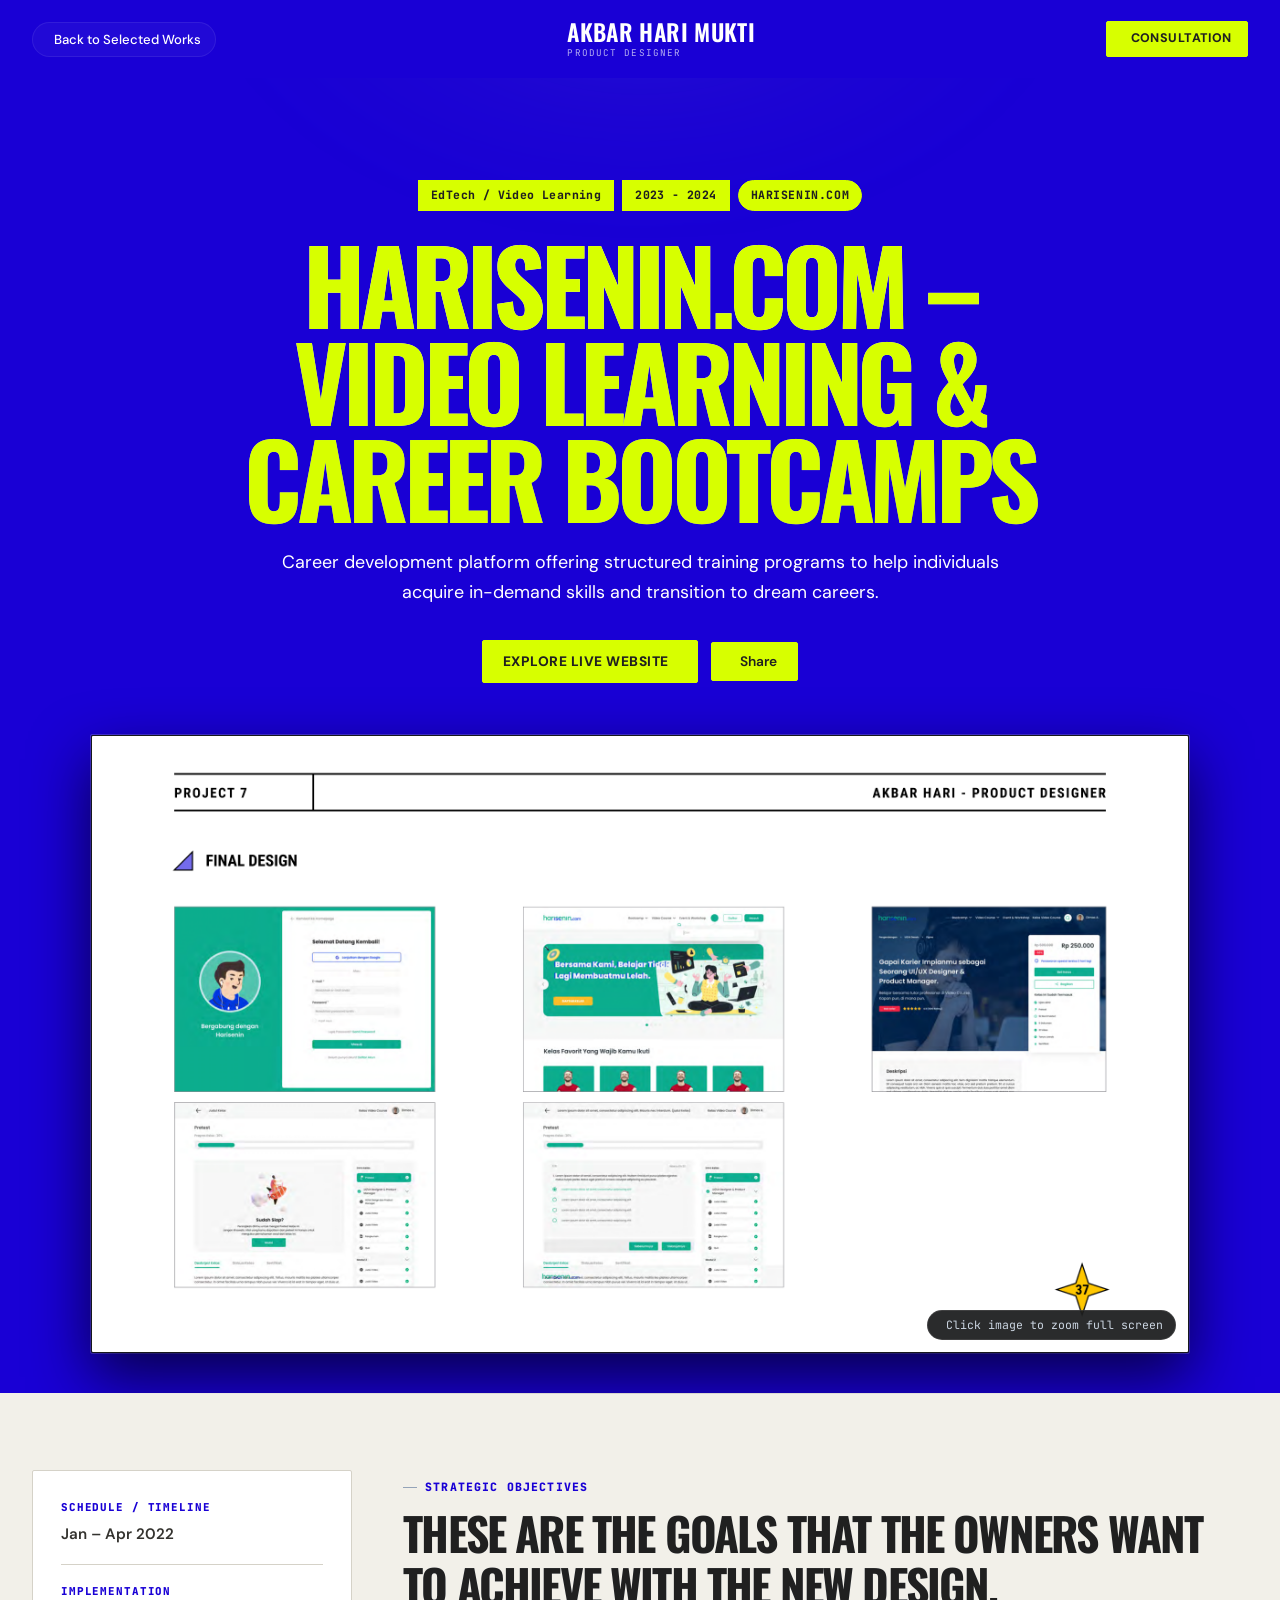
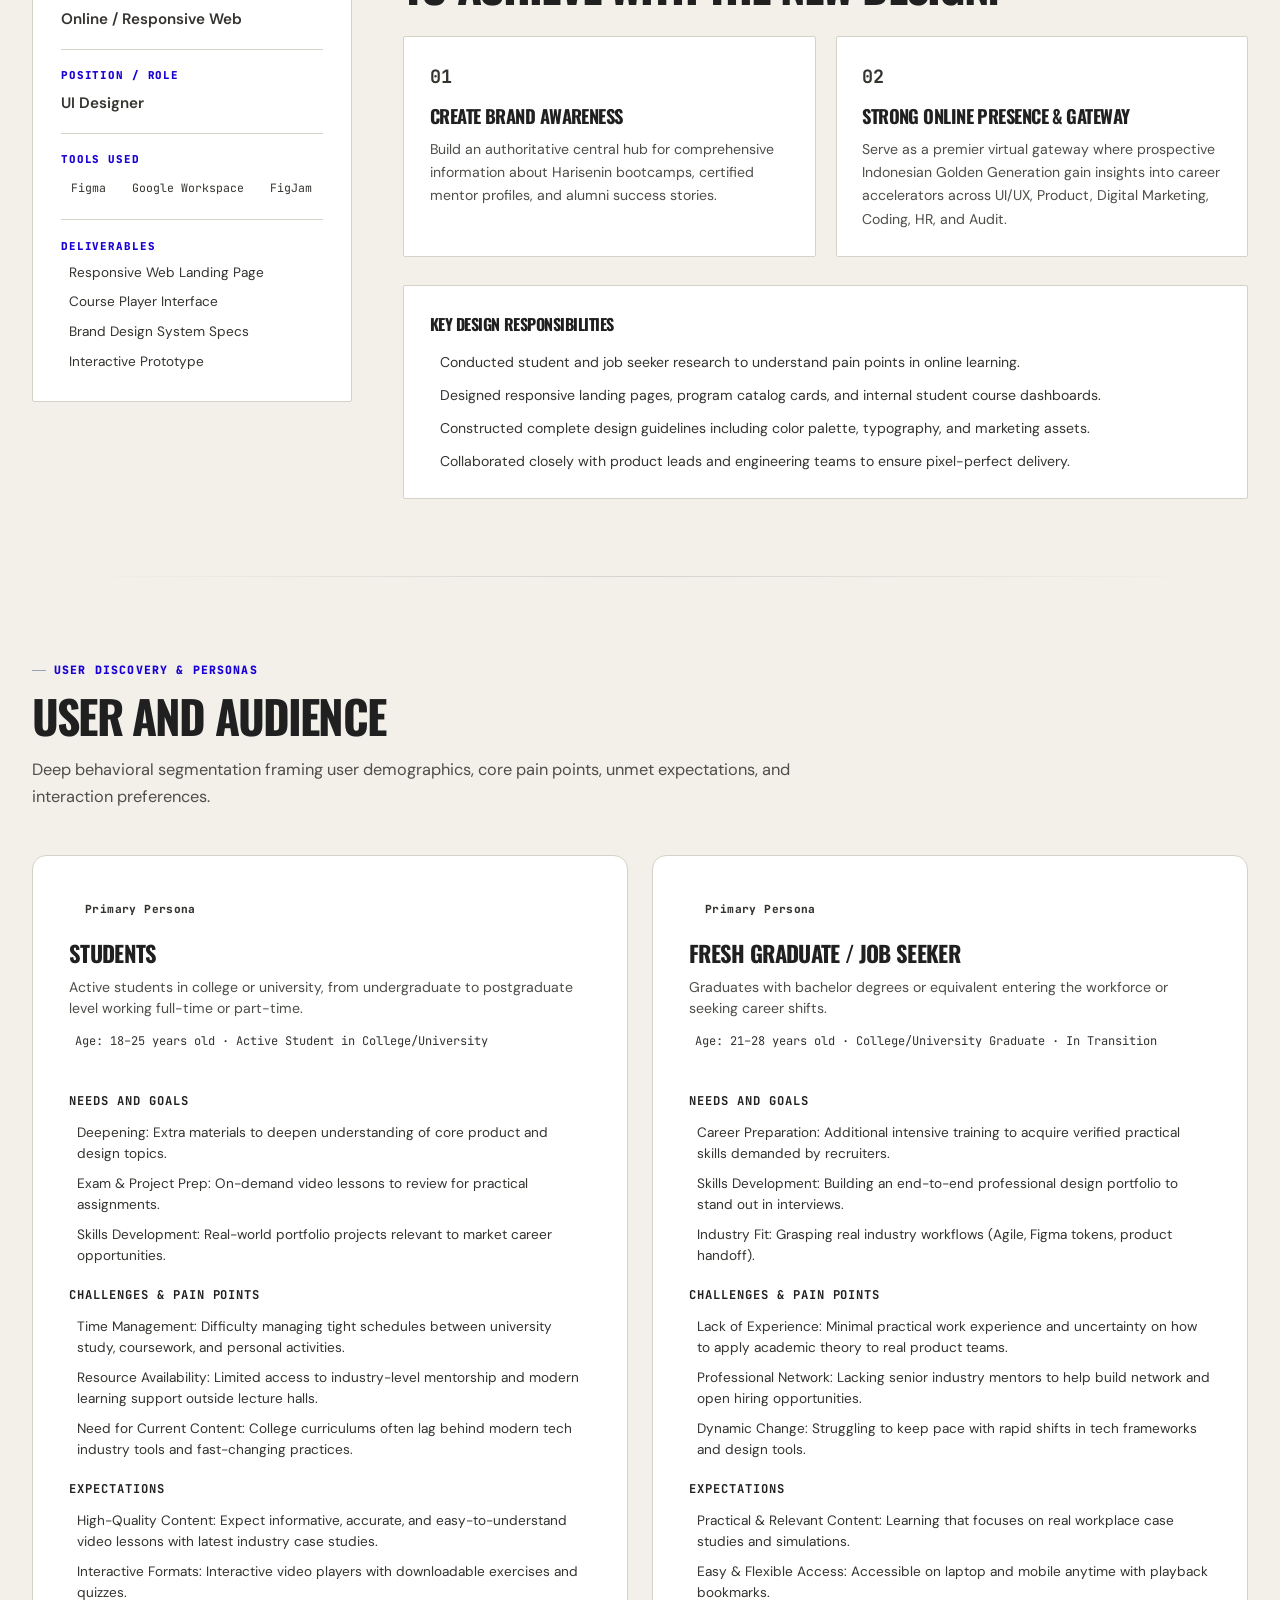
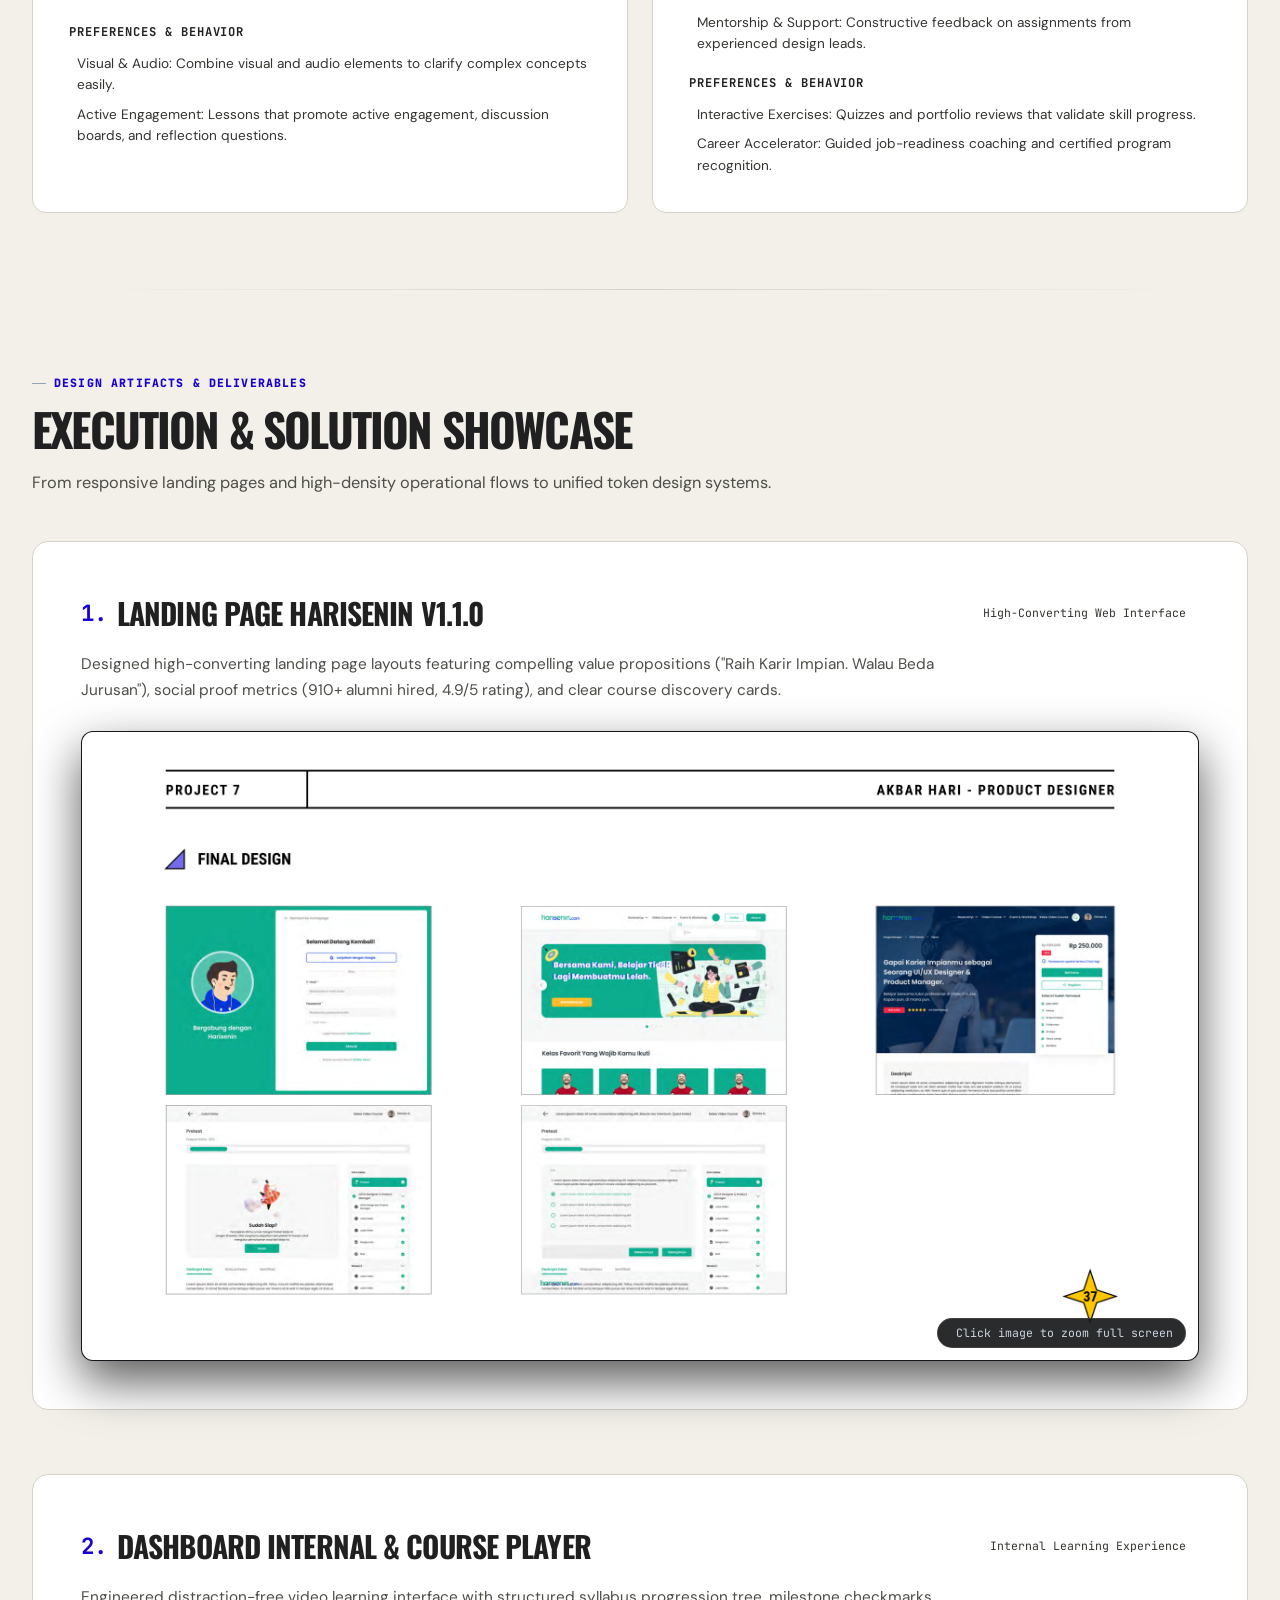
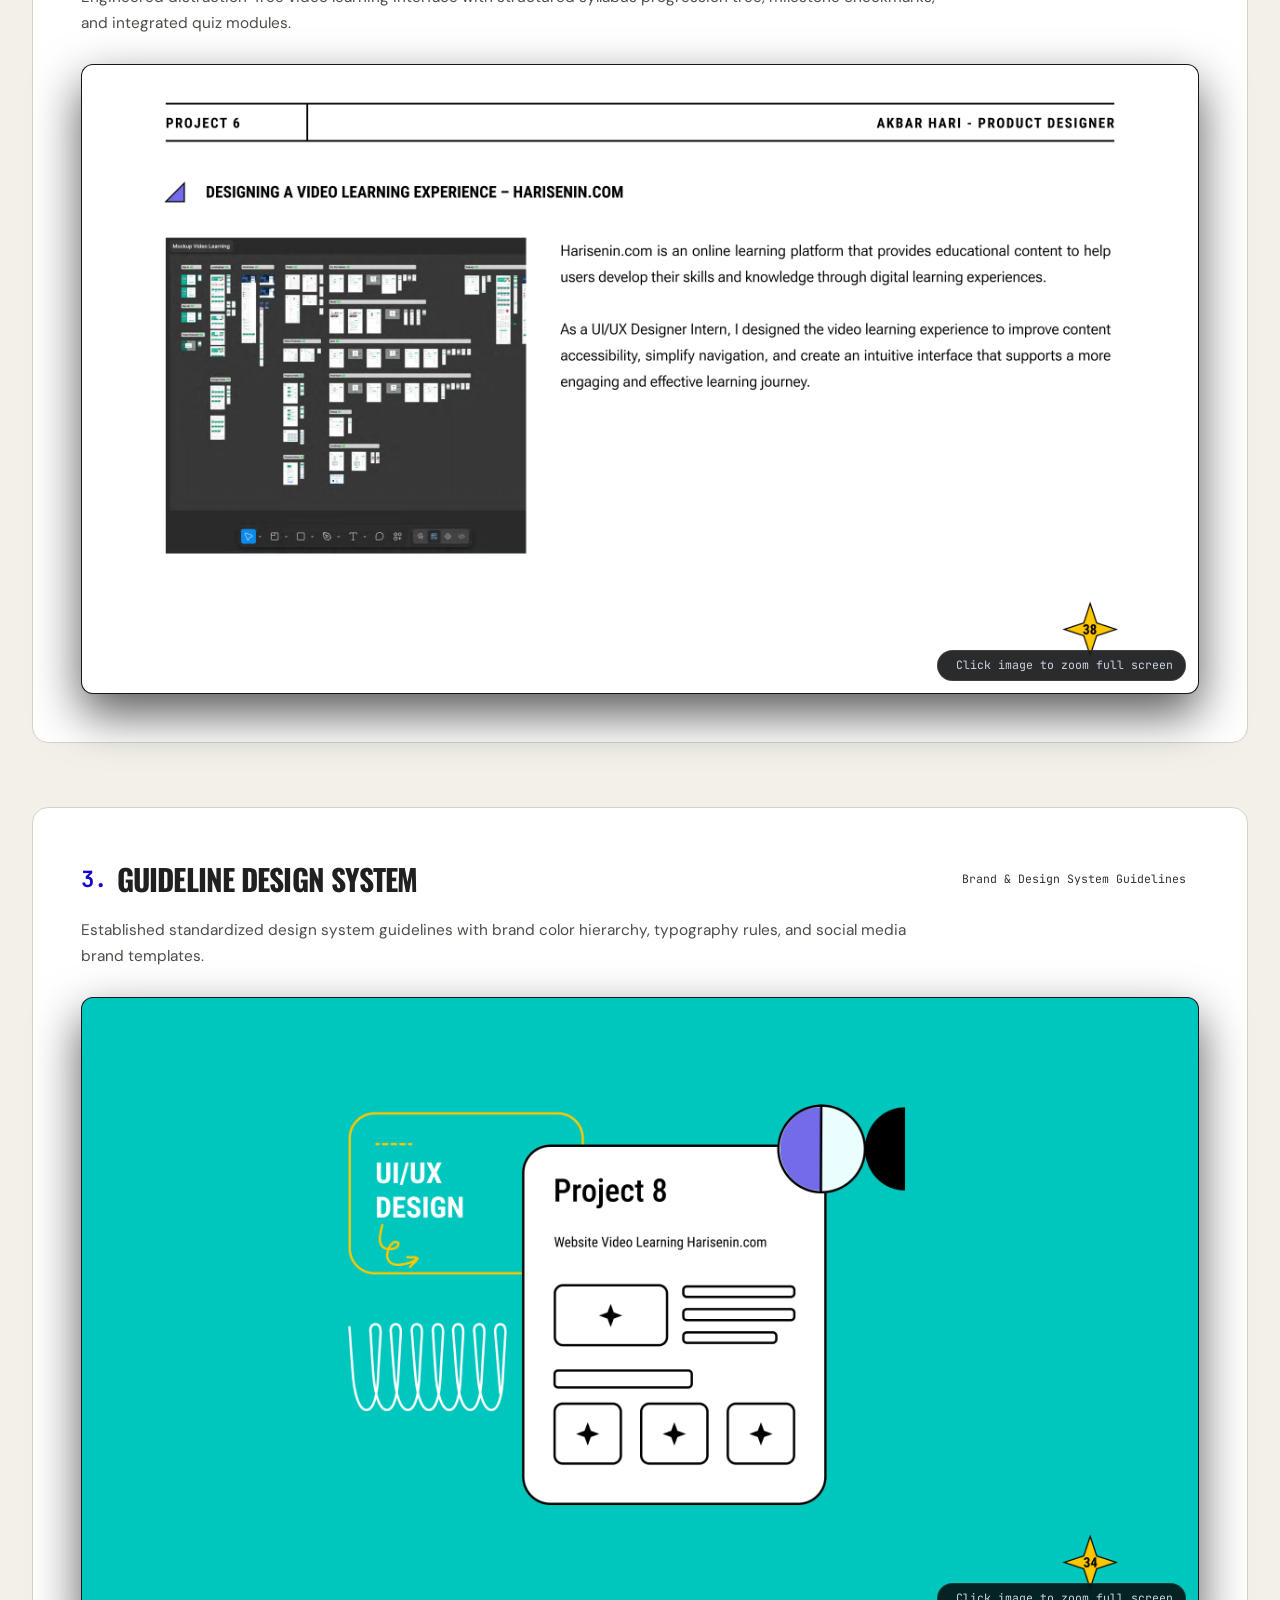
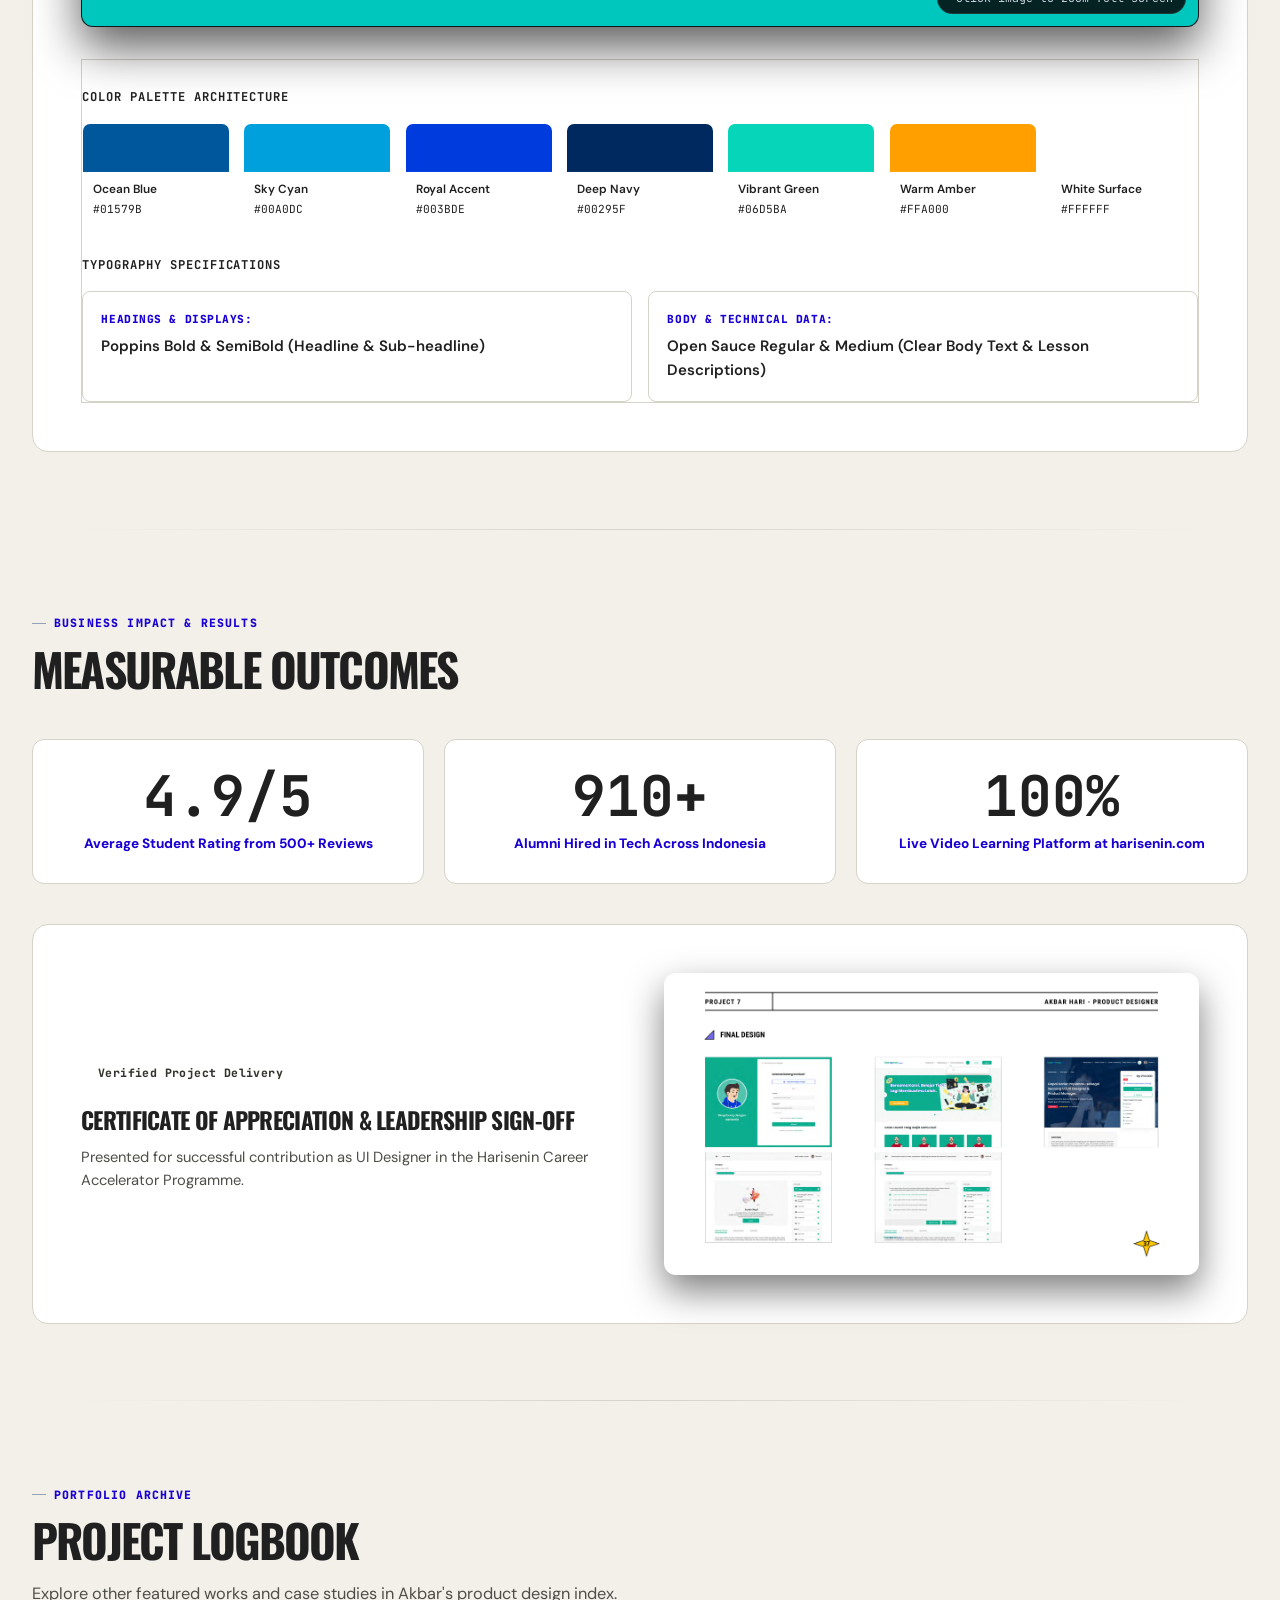
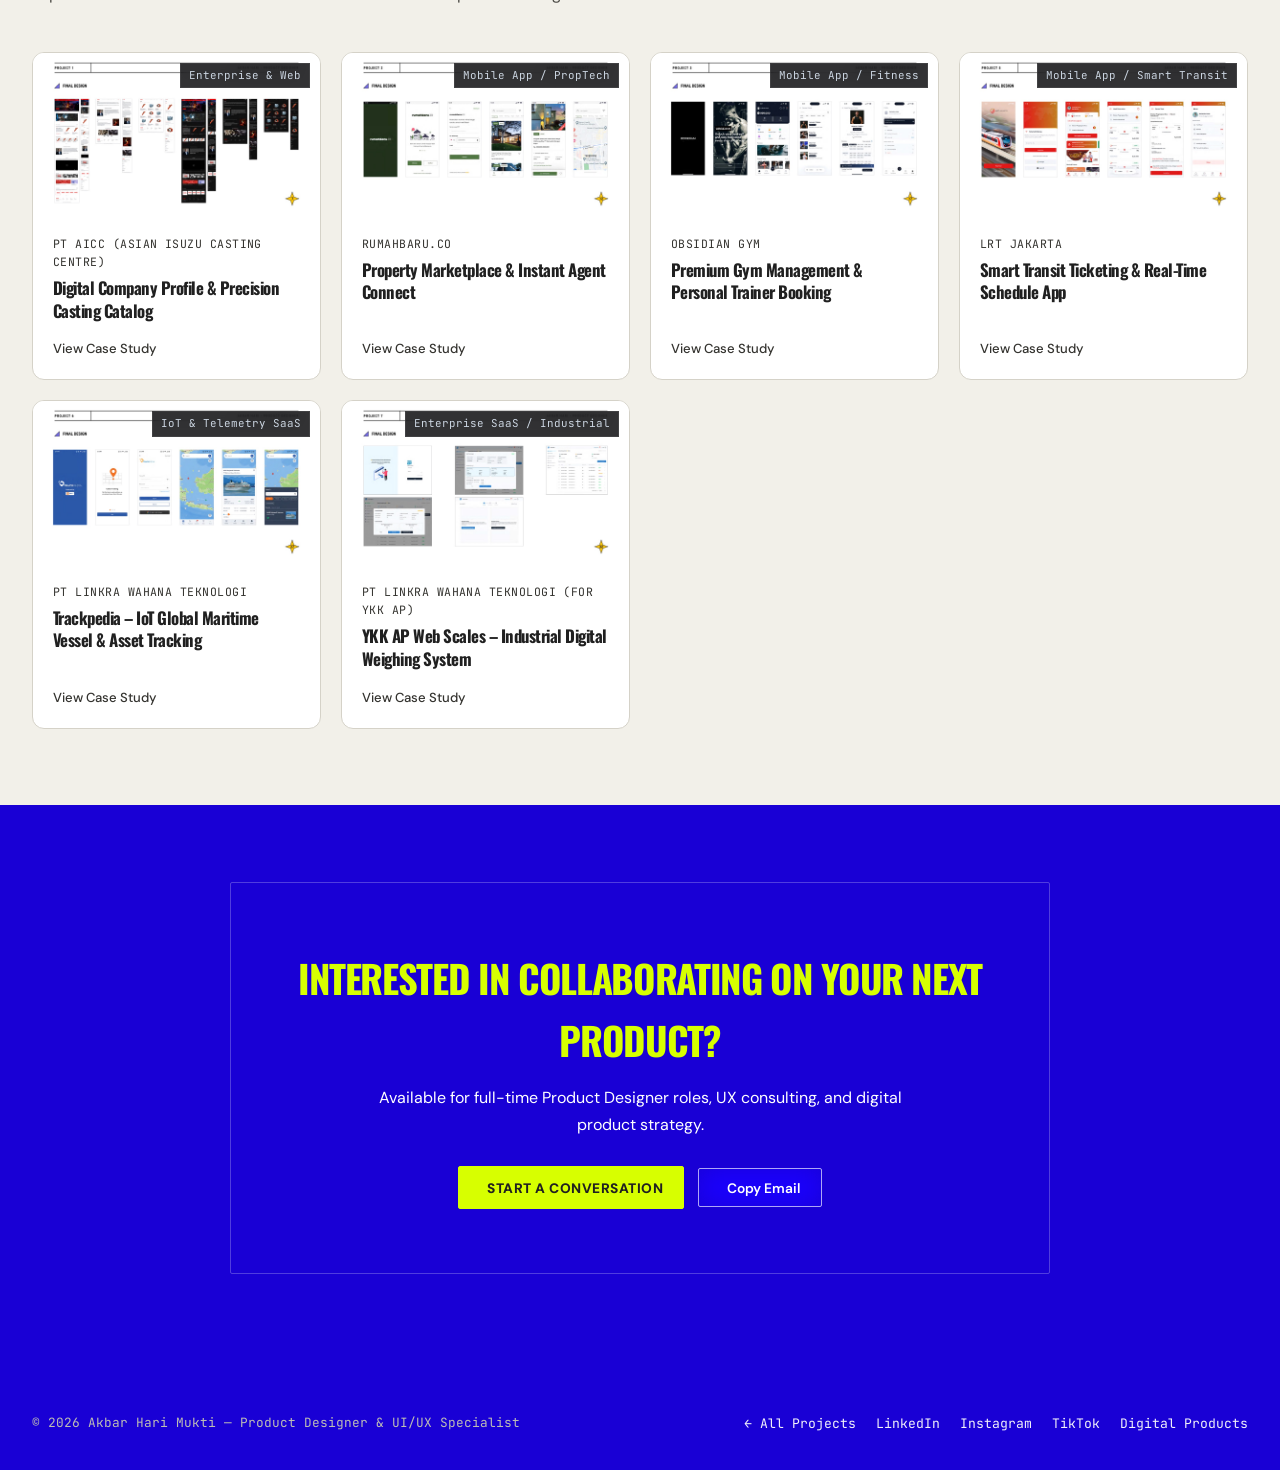
==== commit 022aa43d: "Update theme - major" ====
--- a/project-detail.html
+++ b/project-detail.html
@@ -19,7 +19,7 @@
     <link rel="preconnect" href="https://fonts.googleapis.com" />
     <link rel="preconnect" href="https://fonts.gstatic.com" crossorigin />
     <link
-      href="https://fonts.googleapis.com/css2?family=Bricolage+Grotesque:opsz,wght@12..96,300;400;500;600;700;800&family=JetBrains+Mono:wght@400;500;600;700&family=Poppins:wght@500;600;700&family=Inter:wght@400;500;600&display=swap"
+      href="https://fonts.googleapis.com/css2?family=DM+Sans:wght@400;500;600;700;800&family=Oswald:wght@400;500;600;700&family=JetBrains+Mono:wght@400;500;600;700&display=swap"
       rel="stylesheet"
     />
 
--- a/css/style.css
+++ b/css/style.css
@@ -1,52 +1,33 @@
 /* ===================================================================
-   Akbar Hari Mukti - UI/UX Specialist & Product Designer Portfolio
-   Theme: Pure Dark (#020202) | Style: Sharp, Glassmorphic & Refined
-   Accents & Decoration: #1E05C1 (Royal Indigo) & #F54F1B (Hyper Orange)
-   Typography: Bricolage Grotesque & JetBrains Mono
-   =================================================================== */
+Akbar Hari Mukti - UI/UX Specialist & Product Designer Portfolio
+Theme: Pure Dark (#020202) | Style: Sharp, Glassmorphic & Refined
+Accents & Decoration: #1E05C1 (Royal Indigo) & #D7FF00 (Hyper Orange)
+Typography: Bricolage Grotesque & JetBrains Mono
+=================================================================== */
 
 /* Fonts are preconnected and preloaded via <link> in HTML for zero render blocking */
 
 :root {
-  --bg-main: #020202;
-  --bg-surface: #07080b;
-  --bg-card: rgba(12, 14, 19, 0.65);
-  --bg-card-hover: rgba(18, 21, 29, 0.85);
-  --bg-elevated: rgba(22, 25, 34, 0.9);
-  
-  --border-subtle: rgba(255, 255, 255, 0.08);
-  --border-mid: rgba(255, 255, 255, 0.15);
-  --border-active: rgba(255, 255, 255, 0.3);
-  
-  /* Decorative Accents */
-  --accent-blue: #1E05C1;
-  --accent-orange: #F54F1B;
-  --accent-gradient: linear-gradient(135deg, #F54F1B 0%, #1E05C1 100%);
-  --accent-mint: #10b981;
-  
-  --text-main: #f8fafc;
-  --text-secondary: #94a3b8;
-  --text-muted: #64748b;
-  --text-dark: #020202;
-
-  --font-heading: 'Bricolage Grotesque', -apple-system, BlinkMacSystemFont, sans-serif;
-  --font-body: 'Bricolage Grotesque', -apple-system, BlinkMacSystemFont, sans-serif;
-  --font-mono: 'JetBrains Mono', monospace;
-
-  /* Subtle Crisp Corners (Reduced Round) */
-  --radius-xs: 3px;
-  --radius-sm: 6px;
-  --radius-md: 8px;
-  --radius-lg: 10px;
-  --radius-full: 6px;
-
-  /* Smooth Spring Motion */
   --transition-fast: 0.18s cubic-bezier(0.16, 1, 0.3, 1);
   --transition-smooth: 0.3s cubic-bezier(0.16, 1, 0.3, 1);
+  --btn-primary-bg: #ffffff;
+  --btn-primary-text: #080808;
+  --btn-primary-hover: #e8e8e8;
+  --btn-glass-bg: rgba(0, 0, 0, 0.38);
+  --btn-glass-hover: rgba(255, 255, 255, 0.10);
+  --btn-glass-border: rgba(255, 255, 255, 0.24);
+  --btn-glass-border-hover: rgba(255, 255, 255, 0.52);
+  --btn-ghost-hover: rgba(255, 255, 255, 0.08);
+  --btn-text: #ffffff;
+  --btn-muted: rgba(255, 255, 255, 0.72);
+  --btn-focus: #ffffff;
 }
 
 /* Base Reset */
-*, *::before, *::after {
+
+*,
+ *::before,
+ *::after {
   box-sizing: border-box;
   margin: 0;
   padding: 0;
@@ -62,43 +43,71 @@
 }
 
 body {
-  font-family: var(--font-body);
   background-color: transparent;
   color: var(--text-main);
   line-height: 1.6;
   overflow-x: hidden;
   position: relative;
+  isolation: isolate;
+  background: #050608;
 }
 
 /* Lightweight CSS-only metallic liquid background (no WebGL canvas). */
-#bg-canvas { display: none !important; }
-
-/* Minimal metallic atmosphere: transform-only motion keeps GPU cost low. */
-.bg-ambient-grid, .bg-radial-blue, .bg-radial-orange { display: none !important; }
-body { isolation: isolate; background: #050608; }
-body::before, body::after {
-  content: ""; position: fixed; pointer-events: none; z-index: -1;
-  inset: -18%; transform: translate3d(0,0,0); will-change: transform;
-}
+
+#bg-canvas {
+  display: none !important;
+}
+
+body::before,
+ body::after {
+  content: "";
+  position: fixed;
+  pointer-events: none;
+  z-index: -1;
+  inset: -18%;
+  transform: translate3d(0,0,0);
+  will-change: transform;
+}
+
 body::before {
   opacity: .42;
-  background:
-    radial-gradient(ellipse at 24% 34%, rgba(240,244,248,.18) 0%, rgba(124,136,148,.08) 17%, transparent 43%),
-    radial-gradient(ellipse at 76% 60%, rgba(224,230,236,.15) 0%, rgba(105,115,126,.07) 19%, transparent 45%),
-    radial-gradient(ellipse at 52% 8%, rgba(255,255,255,.08) 0%, transparent 34%);
+  background: radial-gradient(ellipse at 24% 34%, rgba(240,244,248,.18) 0%, rgba(124,136,148,.08) 17%, transparent 43%), radial-gradient(ellipse at 76% 60%, rgba(224,230,236,.15) 0%, rgba(105,115,126,.07) 19%, transparent 45%), radial-gradient(ellipse at 52% 8%, rgba(255,255,255,.08) 0%, transparent 34%);
   animation: mercury-drift-a 34s ease-in-out infinite alternate;
 }
+
 body::after {
   opacity: .25;
   background: radial-gradient(ellipse at 62% 42%, rgba(190,200,210,.16) 0%, rgba(76,85,95,.06) 24%, transparent 52%);
   animation: mercury-drift-b 46s ease-in-out infinite alternate;
 }
-@keyframes mercury-drift-a { from { transform: translate3d(-1.2%, -1%, 0) scale(1); } to { transform: translate3d(1.2%, 1%, 0) scale(1.025); } }
-@keyframes mercury-drift-b { from { transform: translate3d(1%, 1.2%, 0) scale(1.02); } to { transform: translate3d(-1%, -1.2%, 0) scale(1); } }
-@media (prefers-reduced-motion: reduce) { body::before, body::after { animation: none !important; } }
-
+
+@keyframes mercury-drift-a {
+  from {
+    transform: translate3d(-1.2%, -1%, 0) scale(1);
+  }
+  to {
+    transform: translate3d(1.2%, 1%, 0) scale(1.025);
+  }
+}
+
+@keyframes mercury-drift-b {
+  from {
+    transform: translate3d(1%, 1.2%, 0) scale(1.02);
+  }
+  to {
+    transform: translate3d(-1%, -1.2%, 0) scale(1);
+  }
+}
+
+@media (prefers-reduced-motion: reduce) {
+  body::before,
+   body::after {
+    animation: none !important;
+  }
+}
 
 /* Phosphor Icons Free Styles */
+
 .ph {
   display: inline-block;
   line-height: 1;
@@ -109,15 +118,10 @@
   font-size: 1.1em;
 }
 
-@keyframes ambientFloat {
-  0% { transform: translate(0, 0) scale(1); opacity: 0.8; }
-  100% { transform: translate(30px, 20px) scale(1.08); opacity: 1; }
-}
-
 /* Container */
+
 .container {
   width: 100%;
-  max-width: 1160px;
   margin: 0 auto;
   padding: 0 1.5rem;
   position: relative;
@@ -131,7 +135,13 @@
 }
 
 /* Typography */
-h1, h2, h3, h4, h5, h6 {
+
+h1,
+ h2,
+ h3,
+ h4,
+ h5,
+ h6 {
   font-family: var(--font-heading);
   letter-spacing: -0.03em;
   font-weight: 700;
@@ -148,47 +158,15 @@
   transition: all var(--transition-fast);
 }
 
-/* =========================================================================
-   Liquid Glass System (Pure Specular Refraction & Multi-layered Frosted Glass)
-   ========================================================================= */
-.liquid-glass,
-.glass-effect {
-  background: rgba(12, 16, 24, 0.48);
-  backdrop-filter: blur(24px) saturate(190%) contrast(104%);
-  -webkit-backdrop-filter: blur(24px) saturate(190%) contrast(104%);
-  border: 1px solid rgba(255, 255, 255, 0.12);
-  box-shadow: 
-    inset 0 1px 1px 0 rgba(255, 255, 255, 0.2),
-    inset 0 -1px 1px 0 rgba(0, 0, 0, 0.4),
-    0 16px 36px -8px rgba(0, 0, 0, 0.55);
-  position: relative;
-}
-
-/* Specular Light Rim (Top Glare Reflection) */
-.liquid-glass::before {
-  content: '';
-  position: absolute;
-  top: 0;
-  left: 0;
-  right: 0;
-  height: 1px;
-  background: linear-gradient(90deg, transparent 0%, rgba(255, 255, 255, 0.35) 45%, rgba(245, 79, 27, 0.3) 75%, transparent 100%);
-  pointer-events: none;
-  z-index: 2;
-}
-
 /* Sticky Header Navigation (Refined Liquid Glass Bar) */
+
 .header {
   position: sticky;
   top: 0;
   z-index: 100;
-  backdrop-filter: blur(28px) saturate(190%);
   -webkit-backdrop-filter: blur(28px) saturate(190%);
   background-color: rgba(4, 5, 8, 0.72);
   border-bottom: 1px solid rgba(255, 255, 255, 0.09);
-  box-shadow: 
-    inset 0 1px 0 0 rgba(255, 255, 255, 0.08),
-    0 12px 32px rgba(0, 0, 0, 0.5);
   transition: all var(--transition-fast);
 }
 
@@ -205,38 +183,13 @@
   gap: 0.75rem;
 }
 
-.brand-symbol {
-  width: 32px;
-  height: 32px;
-  border-radius: var(--radius-xs);
-  background: linear-gradient(135deg, rgba(245, 79, 27, 0.2), rgba(30, 5, 193, 0.35));
-  border: 1px solid rgba(245, 79, 27, 0.4);
-  display: flex;
-  align-items: center;
-  justify-content: center;
-  font-weight: 800;
-  font-size: 0.85rem;
-  color: var(--text-main);
-  letter-spacing: -0.02em;
-}
-
 .brand-text {
   display: flex;
   flex-direction: column;
 }
 
 .brand-name {
-  font-weight: 700;
-  font-size: 0.98rem;
-  letter-spacing: -0.015em;
-  color: var(--text-main);
   line-height: 1.2;
-}
-
-.brand-title {
-  font-size: 0.72rem;
-  color: var(--text-muted);
-  font-family: var(--font-mono);
 }
 
 .nav-links {
@@ -253,9 +206,6 @@
 }
 
 .nav-link {
-  font-size: 0.88rem;
-  font-weight: 500;
-  color: var(--text-secondary);
   padding: 0.35rem 0;
   position: relative;
 }
@@ -270,34 +220,8 @@
   gap: 0.75rem;
 }
 
-.status-badge {
-  display: none;
-  align-items: center;
-  gap: 6px;
-  padding: 4px 10px;
-  background-color: rgba(245, 79, 27, 0.08);
-  border: 1px solid rgba(245, 79, 27, 0.25);
-  border-radius: var(--radius-xs);
-  font-size: 0.72rem;
-  font-family: var(--font-mono);
-  color: var(--accent-orange);
-}
-
-@media (min-width: 680px) {
-  .status-badge {
-    display: inline-flex;
-  }
-}
-
-.pulse-dot {
-  width: 5px;
-  height: 5px;
-  background-color: var(--accent-orange);
-  border-radius: 50%;
-  box-shadow: 0 0 8px var(--accent-orange);
-}
-
 /* Buttons (Sharp Corners + Glass Effects) */
+
 .btn {
   display: inline-flex;
   align-items: center;
@@ -352,10 +276,8 @@
 }
 
 .btn-secondary {
-  background: rgba(14, 17, 24, 0.6);
   backdrop-filter: blur(12px);
   -webkit-backdrop-filter: blur(12px);
-  color: var(--text-main);
   border-color: var(--border-mid);
 }
 
@@ -365,21 +287,6 @@
   transform: translateY(-2px);
 }
 
-.btn-wa-hero {
-  background: linear-gradient(135deg, rgba(245, 79, 27, 0.25), rgba(30, 5, 193, 0.35));
-  backdrop-filter: blur(14px);
-  -webkit-backdrop-filter: blur(14px);
-  border: 1px solid var(--accent-orange);
-  color: #fff;
-  font-family: var(--font-mono);
-}
-
-.btn-wa-hero:hover {
-  background: var(--accent-orange);
-  transform: translateY(-2px);
-  box-shadow: 0 8px 24px rgba(245, 79, 27, 0.35);
-}
-
 .btn-live-site {
   display: inline-flex;
   align-items: center;
@@ -387,9 +294,9 @@
   padding: 4px 10px;
   font-size: 0.74rem;
   font-family: var(--font-mono);
-  background: rgba(245, 79, 27, 0.12);
+  background: rgba(215, 255, 0, 0.12);
   backdrop-filter: blur(8px);
-  border: 1px solid rgba(245, 79, 27, 0.35);
+  border: 1px solid rgba(215, 255, 0, 0.35);
   color: var(--accent-orange);
   border-radius: var(--radius-xs);
   transition: all var(--transition-fast);
@@ -422,6 +329,7 @@
 }
 
 /* Mobile Toggle */
+
 .mobile-toggle {
   display: flex;
   flex-direction: column;
@@ -454,9 +362,11 @@
 .mobile-toggle.active span:nth-child(1) {
   transform: translateY(7px) rotate(45deg);
 }
+
 .mobile-toggle.active span:nth-child(2) {
   opacity: 0;
 }
+
 .mobile-toggle.active span:nth-child(3) {
   transform: translateY(-7px) rotate(-45deg);
 }
@@ -494,251 +404,26 @@
   border-bottom: 1px solid rgba(255, 255, 255, 0.05);
 }
 
-/* Hero Section */
-.hero {
-  padding: 5rem 0 4rem;
-  position: relative;
-}
-
-@media (min-width: 900px) {
-  .hero {
-    padding: 7rem 0 5rem;
-  }
-}
-
-.hero-grid {
-  display: grid;
-  grid-template-columns: 1fr;
-  gap: 3rem;
-  align-items: center;
-}
-
-@media (min-width: 992px) {
-  .hero-grid {
-    grid-template-columns: 1.35fr 0.85fr;
-    gap: 4rem;
-  }
-}
-
-.hero-meta-bar {
-  display: flex;
-  align-items: center;
-  flex-wrap: wrap;
-  gap: 0.75rem;
-  margin-bottom: 1.25rem;
-}
-
-.hero-badge {
-  display: inline-flex;
-  align-items: center;
-  gap: 0.4rem;
-  background: rgba(14, 17, 24, 0.6);
-  backdrop-filter: blur(10px);
-  border: 1px solid rgba(245, 79, 27, 0.3);
-  padding: 4px 12px;
-  border-radius: var(--radius-xs);
-  font-family: var(--font-mono);
-  font-size: 0.75rem;
-  color: var(--accent-orange);
-}
-
-.hero-title {
-  font-size: 2.85rem;
-  line-height: 1.1;
-  font-weight: 800;
-  letter-spacing: -0.04em;
-  margin-bottom: 1.25rem;
-}
-
-@media (min-width: 640px) {
-  .hero-title {
-    font-size: 3.75rem;
-  }
-}
-
-@media (min-width: 1024px) {
-  .hero-title {
-    font-size: 4.35rem;
-  }
-}
-
-.hero-title .accent-orange {
-  color: var(--accent-orange);
-}
-
-.hero-subtitle {
-  font-size: 1.12rem;
-  line-height: 1.65;
-  color: var(--text-secondary);
-  max-width: 640px;
-  margin-bottom: 2rem;
-}
-
-.hero-cta-group {
-  display: flex;
-  flex-wrap: wrap;
-  align-items: center;
-  gap: 0.85rem;
-  margin-bottom: 2rem;
-}
-
-/* Social Media Pills */
-.social-links-bar {
-  display: flex;
-  align-items: center;
-  flex-wrap: wrap;
-  gap: 0.55rem;
-  margin-bottom: 2.5rem;
-}
-
 .social-pill {
   display: inline-flex;
   align-items: center;
   gap: 7px;
-  padding: 5px 12px;
-  border-radius: var(--radius-xs);
-  background: var(--bg-card);
   backdrop-filter: blur(12px);
-  border: 1px solid var(--border-subtle);
-  font-size: 0.76rem;
-  font-family: var(--font-mono);
-  color: var(--text-secondary);
   transition: all var(--transition-fast);
 }
 
 .social-pill i {
   font-size: 14px;
-  color: var(--text-main);
-}
-
-.social-pill:hover {
-  background: var(--bg-card-hover);
-  border-color: rgba(245, 79, 27, 0.45);
-  color: var(--text-main);
-  transform: translateY(-2px);
-}
-
-/* Hero Stats Row */
-.hero-stats-row {
-  display: grid;
-  grid-template-columns: repeat(2, 1fr);
-  gap: 1.5rem;
-  padding-top: 1.75rem;
-  border-top: 1px solid var(--border-subtle);
-}
-
-@media (min-width: 640px) {
-  .hero-stats-row {
-    grid-template-columns: repeat(4, 1fr);
-  }
-}
-
-.stat-item {
-  display: flex;
-  flex-direction: column;
-}
-
-.stat-number {
-  font-family: var(--font-heading);
-  font-size: 1.85rem;
+}
+
+/* Section Header */
+
+.section-header {
+  position: relative;
+}
+
+.section-title {
   font-weight: 800;
-  color: var(--text-main);
-  line-height: 1.1;
-}
-
-.stat-number .plus {
-  color: var(--accent-orange);
-}
-
-.stat-label {
-  font-size: 0.74rem;
-  color: var(--text-muted);
-  font-family: var(--font-mono);
-  margin-top: 3px;
-}
-
-/* Hero Visual Card (Liquid Glass Specular Box) */
-.hero-visual-card {
-  position: relative;
-  border-radius: var(--radius-md);
-  background: rgba(12, 16, 24, 0.48);
-  backdrop-filter: blur(24px) saturate(190%) contrast(104%);
-  -webkit-backdrop-filter: blur(24px) saturate(190%) contrast(104%);
-  border: 1px solid rgba(255, 255, 255, 0.12);
-  padding: 1rem;
-  overflow: hidden;
-  box-shadow: 
-    inset 0 1px 1px 0 rgba(255, 255, 255, 0.2),
-    inset 0 -1px 1px 0 rgba(0, 0, 0, 0.4),
-    0 24px 55px rgba(0, 0, 0, 0.7);
-  transition: transform var(--transition-smooth), border-color var(--transition-smooth), box-shadow var(--transition-smooth);
-}
-
-.hero-visual-card:hover {
-  border-color: rgba(30, 5, 193, 0.5);
-  transform: translateY(-4px);
-  box-shadow: 
-    inset 0 1px 1px 0 rgba(255, 255, 255, 0.28),
-    0 28px 60px rgba(0, 0, 0, 0.8),
-    0 0 24px rgba(30, 5, 193, 0.25);
-}
-
-.hero-avatar-wrapper {
-  position: relative;
-  border-radius: var(--radius-sm);
-  overflow: hidden;
-  border: 1px solid var(--border-subtle);
-  background: #000;
-}
-
-.hero-avatar-img {
-  width: 100%;
-  height: 340px;
-  object-fit: cover;
-  object-position: center 20%;
-  display: block;
-  transition: transform var(--transition-smooth);
-}
-
-.hero-visual-card:hover .hero-avatar-img {
-  transform: scale(1.02);
-}
-
-.hero-avatar-overlay {
-  position: absolute;
-  bottom: 0;
-  left: 0;
-  right: 0;
-  padding: 1.25rem;
-  background: linear-gradient(to top, rgba(2, 2, 2, 0.95) 0%, rgba(2, 2, 2, 0) 100%);
-  display: flex;
-  align-items: flex-end;
-  justify-content: space-between;
-}
-
-.avatar-info-name {
-  font-weight: 700;
-  font-size: 1.15rem;
-  color: var(--text-main);
-}
-
-.avatar-info-role {
-  font-size: 0.78rem;
-  font-family: var(--font-mono);
-  color: var(--accent-orange);
-}
-
-/* Section Header */
-.section-header {
-  margin-bottom: 2.75rem;
-  position: relative;
-}
-
-.section-title {
-  font-size: 2.25rem;
-  font-weight: 800;
-  line-height: 1.18;
-  letter-spacing: -0.03em;
   margin-bottom: 0.5rem;
 }
 
@@ -748,15 +433,9 @@
   }
 }
 
-.section-desc {
-  font-size: 1rem;
-  color: var(--text-secondary);
-  max-width: 660px;
-}
-
 /* Who Am I Section */
+
 .section-about {
-  padding: 5rem 0;
   position: relative;
 }
 
@@ -778,10 +457,7 @@
   backdrop-filter: blur(24px) saturate(190%) contrast(104%);
   -webkit-backdrop-filter: blur(24px) saturate(190%) contrast(104%);
   border: 1px solid rgba(255, 255, 255, 0.12);
-  box-shadow: 
-    inset 0 1px 1px 0 rgba(255, 255, 255, 0.18),
-    inset 0 -1px 1px 0 rgba(0, 0, 0, 0.4),
-    0 18px 40px rgba(0, 0, 0, 0.55);
+  box-shadow: inset 0 1px 1px 0 rgba(255, 255, 255, 0.18), inset 0 -1px 1px 0 rgba(0, 0, 0, 0.4), 0 18px 40px rgba(0, 0, 0, 0.55);
   border-radius: var(--radius-md);
   padding: 2.25rem;
   display: flex;
@@ -795,9 +471,7 @@
 .who-card-main:hover {
   border-color: rgba(255, 255, 255, 0.22);
   transform: translateY(-3px);
-  box-shadow: 
-    inset 0 1px 1px 0 rgba(255, 255, 255, 0.25),
-    0 24px 48px rgba(0, 0, 0, 0.65);
+  box-shadow: inset 0 1px 1px 0 rgba(255, 255, 255, 0.25), 0 24px 48px rgba(0, 0, 0, 0.65);
 }
 
 .who-card-main::before {
@@ -805,7 +479,6 @@
   position: absolute;
   top: 0;
   left: 0;
-  width: 3px;
   height: 100%;
   background: var(--accent-gradient);
 }
@@ -823,22 +496,20 @@
 }
 
 /* Capabilities List Box (Liquid Glass Panel) */
+
 .capabilities-list-box {
   background: rgba(12, 16, 24, 0.48);
   backdrop-filter: blur(24px) saturate(190%) contrast(104%);
   -webkit-backdrop-filter: blur(24px) saturate(190%) contrast(104%);
   border: 1px solid rgba(255, 255, 255, 0.12);
-  box-shadow: 
-    inset 0 1px 1px 0 rgba(255, 255, 255, 0.18),
-    inset 0 -1px 1px 0 rgba(0, 0, 0, 0.4),
-    0 18px 40px rgba(0, 0, 0, 0.55);
+  box-shadow: inset 0 1px 1px 0 rgba(255, 255, 255, 0.18), inset 0 -1px 1px 0 rgba(0, 0, 0, 0.4), 0 18px 40px rgba(0, 0, 0, 0.55);
   border-radius: var(--radius-md);
   padding: 1.75rem;
 }
 
 /* Design Process Section */
+
 .section-process {
-  padding: 5rem 0;
   border-top: 1px solid var(--border-subtle);
 }
 
@@ -859,51 +530,25 @@
 .process-steps-list {
   display: flex;
   flex-direction: column;
-  gap: 0.65rem;
 }
 
 .step-nav-item {
   display: flex;
   align-items: flex-start;
   gap: 1.1rem;
-  padding: 1.1rem 1.25rem;
-  border-radius: var(--radius-sm);
-  background: rgba(12, 16, 24, 0.38);
   backdrop-filter: blur(18px) saturate(180%);
   -webkit-backdrop-filter: blur(18px) saturate(180%);
-  border: 1px solid rgba(255, 255, 255, 0.08);
-  box-shadow: inset 0 1px 0 0 rgba(255, 255, 255, 0.06);
   cursor: pointer;
   transition: all var(--transition-fast);
   text-align: left;
 }
 
-.step-nav-item:hover {
-  border-color: rgba(255, 255, 255, 0.2);
-  background: rgba(18, 24, 36, 0.65);
-  transform: translateX(4px);
-  box-shadow: inset 0 1px 0 0 rgba(255, 255, 255, 0.12), 0 8px 24px rgba(0, 0, 0, 0.4);
-}
-
-.step-nav-item.active {
-  background: rgba(22, 28, 42, 0.85);
-  border-color: var(--accent-orange);
-  box-shadow: inset 0 1px 1px 0 rgba(255, 255, 255, 0.2), 0 10px 28px rgba(245, 79, 27, 0.18);
-}
-
 .step-number {
-  font-family: var(--font-mono);
   font-size: 0.72rem;
   font-weight: 700;
   padding: 3px 7px;
   border-radius: var(--radius-xs);
   background: #181d26;
-  color: var(--text-secondary);
-}
-
-.step-nav-item.active .step-number {
-  background: var(--accent-orange);
-  color: #fff;
 }
 
 .step-nav-content {
@@ -911,29 +556,19 @@
 }
 
 .step-nav-title {
-  font-size: 1.02rem;
   font-weight: 700;
-  color: var(--text-main);
   margin-bottom: 0.15rem;
 }
 
 .step-nav-summary {
   font-size: 0.82rem;
-  color: var(--text-muted);
 }
 
 .process-display-card {
-  background: rgba(12, 16, 24, 0.48);
   backdrop-filter: blur(24px) saturate(190%) contrast(104%);
   -webkit-backdrop-filter: blur(24px) saturate(190%) contrast(104%);
-  border: 1px solid rgba(255, 255, 255, 0.12);
-  border-radius: var(--radius-md);
   padding: 2.25rem;
   position: relative;
-  box-shadow: 
-    inset 0 1px 1px 0 rgba(255, 255, 255, 0.18),
-    inset 0 -1px 1px 0 rgba(0, 0, 0, 0.4),
-    0 20px 48px rgba(0, 0, 0, 0.6);
 }
 
 .display-step-badge {
@@ -943,14 +578,13 @@
   font-size: 0.72rem;
   padding: 3px 9px;
   border-radius: var(--radius-xs);
-  background: rgba(245, 79, 27, 0.1);
-  border: 1px solid rgba(245, 79, 27, 0.3);
+  background: rgba(215, 255, 0, 0.1);
+  border: 1px solid rgba(215, 255, 0, 0.3);
   color: var(--accent-orange);
   margin-bottom: 1rem;
 }
 
 .display-step-title {
-  font-size: 1.85rem;
   font-weight: 800;
   margin-bottom: 0.75rem;
 }
@@ -1001,6 +635,7 @@
 }
 
 /* Projects Section */
+
 .section-projects {
   padding: 5rem 0;
   border-top: 1px solid var(--border-subtle);
@@ -1064,24 +699,16 @@
   -webkit-backdrop-filter: blur(24px) saturate(190%) contrast(104%);
   border: 1px solid rgba(255, 255, 255, 0.1);
   border-radius: var(--radius-md);
-  overflow: hidden;
   display: flex;
   flex-direction: column;
   transition: all var(--transition-smooth);
   position: relative;
-  box-shadow: 
-    inset 0 1px 1px 0 rgba(255, 255, 255, 0.16),
-    inset 0 -1px 1px 0 rgba(0, 0, 0, 0.4),
-    0 18px 40px rgba(0, 0, 0, 0.55);
+  box-shadow: inset 0 1px 1px 0 rgba(255, 255, 255, 0.16), inset 0 -1px 1px 0 rgba(0, 0, 0, 0.4), 0 18px 40px rgba(0, 0, 0, 0.55);
 }
 
 .project-card:hover {
   border-color: rgba(30, 5, 193, 0.5);
-  transform: translateY(-5px);
-  box-shadow: 
-    inset 0 1px 1px 0 rgba(255, 255, 255, 0.25),
-    0 24px 50px rgba(0, 0, 0, 0.7),
-    0 0 24px rgba(30, 5, 193, 0.2);
+  box-shadow: inset 0 1px 1px 0 rgba(255, 255, 255, 0.25), 0 24px 50px rgba(0, 0, 0, 0.7), 0 0 24px rgba(30, 5, 193, 0.2);
 }
 
 .project-media-wrapper {
@@ -1186,21 +813,9 @@
 }
 
 /* Toolkit Section */
+
 .section-toolkit {
-  padding: 5rem 0;
   border-top: 1px solid var(--border-subtle);
-}
-
-.toolkit-grid {
-  display: grid;
-  grid-template-columns: 1fr;
-  gap: 1.25rem;
-}
-
-@media (min-width: 768px) {
-  .toolkit-grid {
-    grid-template-columns: repeat(3, 1fr);
-  }
 }
 
 .toolkit-box {
@@ -1210,19 +825,14 @@
   border: 1px solid rgba(255, 255, 255, 0.1);
   border-radius: var(--radius-md);
   padding: 1.75rem;
-  box-shadow: 
-    inset 0 1px 1px 0 rgba(255, 255, 255, 0.15),
-    inset 0 -1px 1px 0 rgba(0, 0, 0, 0.35),
-    0 16px 36px rgba(0, 0, 0, 0.5);
+  box-shadow: inset 0 1px 1px 0 rgba(255, 255, 255, 0.15), inset 0 -1px 1px 0 rgba(0, 0, 0, 0.35), 0 16px 36px rgba(0, 0, 0, 0.5);
   transition: transform var(--transition-smooth), border-color var(--transition-smooth), box-shadow var(--transition-smooth);
 }
 
 .toolkit-box:hover {
   border-color: rgba(255, 255, 255, 0.22);
   transform: translateY(-3px);
-  box-shadow: 
-    inset 0 1px 1px 0 rgba(255, 255, 255, 0.22),
-    0 20px 44px rgba(0, 0, 0, 0.65);
+  box-shadow: inset 0 1px 1px 0 rgba(255, 255, 255, 0.22), 0 20px 44px rgba(0, 0, 0, 0.65);
 }
 
 .toolkit-box h3 {
@@ -1233,27 +843,11 @@
   gap: 0.5rem;
 }
 
-.skill-tag-group {
-  display: flex;
-  flex-wrap: wrap;
-  gap: 0.45rem;
-}
-
-.skill-tag {
-  padding: 4px 10px;
-  border-radius: var(--radius-xs);
-  background: rgba(9, 11, 14, 0.8);
-  border: 1px solid var(--border-subtle);
-  font-size: 0.76rem;
-  color: var(--text-secondary);
-  font-family: var(--font-mono);
-}
-
 /* =========================================================================
-   Creator & Social Media Content Section (Refined Elegant Brand Palette)
-   ========================================================================= */
+Creator & Social Media Content Section (Refined Elegant Brand Palette)
+========================================================================= */
+
 .section-social {
-  padding: 5.5rem 0;
   border-top: 1px solid var(--border-subtle);
   position: relative;
 }
@@ -1261,8 +855,6 @@
 .social-filter-tabs {
   display: flex;
   align-items: center;
-  justify-content: center;
-  gap: 0.65rem;
   margin-bottom: 2.5rem;
   flex-wrap: wrap;
 }
@@ -1271,40 +863,19 @@
   display: inline-flex;
   align-items: center;
   gap: 0.5rem;
-  padding: 0.5rem 1.05rem;
-  background: rgba(12, 16, 24, 0.45);
   backdrop-filter: blur(16px) saturate(180%);
   -webkit-backdrop-filter: blur(16px) saturate(180%);
-  border: 1px solid rgba(255, 255, 255, 0.09);
-  border-radius: var(--radius-sm);
-  color: var(--text-secondary);
   font-size: 0.82rem;
-  font-weight: 500;
   cursor: pointer;
-  box-shadow: inset 0 1px 0 0 rgba(255, 255, 255, 0.06);
   transition: all 0.25s cubic-bezier(0.16, 1, 0.3, 1);
 }
 
 .social-filter-btn:hover {
-  color: var(--text-main);
-  border-color: rgba(255, 255, 255, 0.2);
-  background: rgba(18, 24, 36, 0.65);
   transform: translateY(-1px);
-}
-
-.social-filter-btn.active {
-  color: #ffffff;
-  background: linear-gradient(135deg, rgba(30, 5, 193, 0.35) 0%, rgba(245, 79, 27, 0.25) 100%);
-  border-color: rgba(255, 255, 255, 0.25);
-  box-shadow: 
-    inset 0 1px 1px 0 rgba(255, 255, 255, 0.25),
-    0 4px 16px rgba(0, 0, 0, 0.4);
 }
 
 .social-cards-grid {
   display: grid;
-  grid-template-columns: 1fr;
-  gap: 1.5rem;
   margin-bottom: 2.5rem;
 }
 
@@ -1321,6 +892,7 @@
 }
 
 /* Liquid Glass Social Card */
+
 .social-card {
   background: rgba(12, 16, 24, 0.48);
   backdrop-filter: blur(24px) saturate(190%) contrast(104%);
@@ -1331,28 +903,17 @@
   display: flex;
   flex-direction: column;
   position: relative;
-  box-shadow: 
-    inset 0 1px 1px 0 rgba(255, 255, 255, 0.16),
-    inset 0 -1px 1px 0 rgba(0, 0, 0, 0.35),
-    0 16px 36px -8px rgba(0, 0, 0, 0.55);
+  box-shadow: inset 0 1px 1px 0 rgba(255, 255, 255, 0.16), inset 0 -1px 1px 0 rgba(0, 0, 0, 0.35), 0 16px 36px -8px rgba(0, 0, 0, 0.55);
   transition: transform 0.35s cubic-bezier(0.16, 1, 0.3, 1), border-color 0.3s ease, box-shadow 0.35s ease;
 }
 
 .social-card:hover {
-  transform: translateY(-5px);
   border-color: rgba(255, 255, 255, 0.22);
-  box-shadow: 
-    inset 0 1px 1px 0 rgba(255, 255, 255, 0.25),
-    0 24px 50px rgba(0, 0, 0, 0.7),
-    0 0 20px rgba(30, 5, 193, 0.18);
 }
 
 .social-card-thumb {
   position: relative;
-  height: 152px;
   overflow: hidden;
-  background: #07090e;
-  border-bottom: 1px solid rgba(255, 255, 255, 0.08);
 }
 
 .social-thumb-badge {
@@ -1373,6 +934,7 @@
 }
 
 /* Elegant Brand-Accented Badges */
+
 .social-thumb-badge.ig-badge {
   background: rgba(30, 5, 193, 0.2);
   border: 1px solid rgba(30, 5, 193, 0.45);
@@ -1380,9 +942,9 @@
 }
 
 .social-thumb-badge.tt-badge {
-  background: rgba(245, 79, 27, 0.16);
-  border: 1px solid rgba(245, 79, 27, 0.4);
-  color: #fed7aa;
+  background: rgba(215, 255, 0, 0.16);
+  border: 1px solid rgba(215, 255, 0, 0.4);
+  color: #D7FF00;
 }
 
 .social-thumb-type {
@@ -1390,15 +952,9 @@
   top: 10px;
   right: 10px;
   z-index: 2;
-  background: rgba(8, 10, 16, 0.7);
   backdrop-filter: blur(10px);
   -webkit-backdrop-filter: blur(10px);
-  border: 1px solid rgba(255, 255, 255, 0.1);
-  color: #cbd5e1;
   font-size: 0.68rem;
-  font-weight: 500;
-  padding: 3px 7px;
-  border-radius: var(--radius-xs);
   display: flex;
   align-items: center;
   gap: 4px;
@@ -1417,16 +973,14 @@
 }
 
 /* Subtle architectural blueprint grid inside card graphic */
+
 .social-thumb-graphic::before {
   content: '';
   position: absolute;
   inset: 0;
-  background-image: 
-    linear-gradient(to right, rgba(255, 255, 255, 0.035) 1px, transparent 1px),
-    linear-gradient(to bottom, rgba(255, 255, 255, 0.035) 1px, transparent 1px);
+  background-image: linear-gradient(to right, rgba(255, 255, 255, 0.035) 1px, transparent 1px), linear-gradient(to bottom, rgba(255, 255, 255, 0.035) 1px, transparent 1px);
   background-size: 20px 20px;
   pointer-events: none;
-  opacity: 0.65;
 }
 
 .social-card:hover .social-thumb-graphic {
@@ -1434,12 +988,13 @@
 }
 
 /* Refined Deep Obsidian Glass with Brand Glows */
+
 .social-thumb-graphic.ig-grad-1 {
   background: radial-gradient(circle at 85% 20%, rgba(30, 5, 193, 0.28) 0%, rgba(7, 9, 14, 0.96) 75%);
 }
 
 .social-thumb-graphic.tt-grad-1 {
-  background: radial-gradient(circle at 85% 20%, rgba(245, 79, 27, 0.2) 0%, rgba(7, 9, 14, 0.96) 75%);
+  background: radial-gradient(circle at 85% 20%, rgba(215, 255, 0, 0.2) 0%, rgba(7, 9, 14, 0.96) 75%);
 }
 
 .social-thumb-graphic.ig-grad-2 {
@@ -1447,31 +1002,25 @@
 }
 
 .social-thumb-graphic.tt-grad-2 {
-  background: radial-gradient(circle at 15% 85%, rgba(245, 79, 27, 0.18) 0%, rgba(7, 9, 14, 0.96) 75%);
+  background: radial-gradient(circle at 15% 85%, rgba(215, 255, 0, 0.18) 0%, rgba(7, 9, 14, 0.96) 75%);
 }
 
 .social-thumb-tag {
-  font-size: 0.65rem;
   font-family: var(--font-mono);
   text-transform: uppercase;
   letter-spacing: 0.06em;
-  color: rgba(255, 255, 255, 0.7);
   margin-bottom: 3px;
   position: relative;
   z-index: 1;
 }
 
 .social-thumb-title {
-  font-size: 0.88rem;
   font-weight: 700;
-  color: #ffffff;
-  line-height: 1.25;
   position: relative;
   z-index: 1;
 }
 
 .social-card-body {
-  padding: 1.15rem;
   display: flex;
   flex-direction: column;
   flex-grow: 1;
@@ -1479,40 +1028,21 @@
 
 .social-meta-info {
   display: flex;
-  align-items: center;
   justify-content: space-between;
   font-size: 0.72rem;
-  margin-bottom: 0.5rem;
 }
 
 .social-category {
-  color: var(--accent-orange);
-  font-weight: 600;
   text-transform: uppercase;
-  letter-spacing: 0.04em;
-  font-size: 0.68rem;
 }
 
 .social-metrics {
-  color: var(--text-muted);
   display: flex;
   align-items: center;
   gap: 3px;
-  font-size: 0.72rem;
-}
-
-.social-post-title {
-  font-size: 0.95rem;
-  font-weight: 600;
-  color: var(--text-main);
-  line-height: 1.35;
-  margin-bottom: 0.45rem;
 }
 
 .social-post-snippet {
-  font-size: 0.78rem;
-  color: var(--text-secondary);
-  line-height: 1.45;
   margin-bottom: 1rem;
   flex-grow: 1;
 }
@@ -1521,47 +1051,29 @@
   display: inline-flex;
   align-items: center;
   gap: 5px;
-  font-size: 0.78rem;
-  font-weight: 600;
-  color: var(--accent-orange);
-  text-decoration: none;
   transition: all 0.2s ease;
   margin-top: auto;
 }
 
 .social-post-link:hover {
   gap: 8px;
-  color: #ffffff;
 }
 
 /* Banner strip under cards (Liquid Glass Panel) */
+
 .social-channels-banner {
-  background: rgba(12, 16, 24, 0.48);
-  backdrop-filter: blur(24px) saturate(190%) contrast(104%);
-  -webkit-backdrop-filter: blur(24px) saturate(190%) contrast(104%);
-  border: 1px solid rgba(255, 255, 255, 0.11);
-  border-radius: var(--radius-sm);
-  padding: 1.75rem 2rem;
   display: flex;
   align-items: center;
   justify-content: space-between;
   flex-wrap: wrap;
   gap: 1.25rem;
-  box-shadow: 
-    inset 0 1px 1px 0 rgba(255, 255, 255, 0.16),
-    0 18px 40px rgba(0, 0, 0, 0.5);
 }
 
 .social-banner-text h4 {
-  font-size: 1.05rem;
-  font-weight: 700;
-  color: var(--text-main);
   margin-bottom: 0.25rem;
 }
 
 .social-banner-text p {
-  font-size: 0.82rem;
-  color: var(--text-secondary);
   max-width: 500px;
 }
 
@@ -1585,6 +1097,7 @@
 }
 
 /* Elegant Muted Brand Colors on Follow Buttons */
+
 .btn-social-follow.ig-follow {
   background: rgba(30, 5, 193, 0.12);
   border: 1px solid rgba(30, 5, 193, 0.35);
@@ -1614,22 +1127,22 @@
 }
 
 .btn-social-follow.lynk-follow {
-  background: rgba(245, 79, 27, 0.1);
-  border: 1px solid rgba(245, 79, 27, 0.35);
+  background: rgba(215, 255, 0, 0.1);
+  border: 1px solid rgba(215, 255, 0, 0.35);
   color: var(--accent-orange);
 }
 
 .btn-social-follow.lynk-follow:hover {
-  background: rgba(245, 79, 27, 0.24);
+  background: rgba(215, 255, 0, 0.24);
   border-color: var(--accent-orange);
   color: #ffffff;
   transform: translateY(-2px);
-  box-shadow: 0 4px 14px rgba(245, 79, 27, 0.25);
+  box-shadow: 0 4px 14px rgba(215, 255, 0, 0.25);
 }
 
 /* Contact / Call to Action */
+
 .section-contact {
-  padding: 5.5rem 0;
   border-top: 1px solid var(--border-subtle);
   position: relative;
 }
@@ -1644,10 +1157,7 @@
   text-align: center;
   position: relative;
   overflow: hidden;
-  box-shadow: 
-    inset 0 1px 1px 0 rgba(255, 255, 255, 0.22),
-    inset 0 -1px 1px 0 rgba(0, 0, 0, 0.4),
-    0 28px 65px rgba(0, 0, 0, 0.75);
+  box-shadow: inset 0 1px 1px 0 rgba(255, 255, 255, 0.22), inset 0 -1px 1px 0 rgba(0, 0, 0, 0.4), 0 28px 65px rgba(0, 0, 0, 0.75);
 }
 
 .contact-card-box::before {
@@ -1707,10 +1217,10 @@
   padding: 4px 6px 4px 12px;
 }
 
-.email-text {
+.email-copy-wrapper .email-text {
   font-family: var(--font-mono);
   font-size: 0.84rem;
-  color: var(--text-main);
+  color: #FFFFFF;
   margin-right: 10px;
 }
 
@@ -1725,17 +1235,18 @@
   font-weight: 700;
   font-size: 0.86rem;
   font-family: var(--font-mono);
-  box-shadow: 0 4px 20px rgba(245, 79, 27, 0.35);
+  box-shadow: 0 4px 20px rgba(215, 255, 0, 0.35);
   transition: all var(--transition-fast);
 }
 
 .btn-whatsapp-direct:hover {
   background: #d83d0c;
   transform: translateY(-2px);
-  box-shadow: 0 8px 24px rgba(245, 79, 27, 0.5);
+  box-shadow: 0 8px 24px rgba(215, 255, 0, 0.5);
 }
 
 /* Footer Social Row in Contact */
+
 .contact-social-row {
   display: flex;
   align-items: center;
@@ -1748,37 +1259,9 @@
   margin: 0 auto;
 }
 
-/* Subtle Digital Product Lynk.id Link */
-.subtle-digital-product-bar {
-  margin-top: 1.5rem;
-  display: flex;
-  align-items: center;
-  justify-content: center;
-}
-
-.subtle-lynk-link {
-  font-family: var(--font-mono);
-  font-size: 0.76rem;
-  color: var(--text-muted);
-  display: inline-flex;
-  align-items: center;
-  gap: 5px;
-  padding: 4px 10px;
-  border-radius: var(--radius-xs);
-  border: 1px dashed rgba(255, 255, 255, 0.1);
-  background: rgba(255, 255, 255, 0.02);
-  transition: all var(--transition-fast);
-}
-
-.subtle-lynk-link:hover {
-  color: var(--accent-orange);
-  border-color: rgba(245, 79, 27, 0.4);
-  background: rgba(245, 79, 27, 0.05);
-}
-
 /* Footer */
+
 .footer {
-  border-top: 1px solid var(--border-subtle);
   padding: 2.25rem 0;
   background-color: var(--bg-main);
 }
@@ -1820,6 +1303,7 @@
 }
 
 /* Case Study Modal */
+
 .modal-backdrop {
   position: fixed;
   inset: 0;
@@ -1853,9 +1337,7 @@
   display: flex;
   flex-direction: column;
   overflow: hidden;
-  box-shadow: 
-    inset 0 1px 1px 0 rgba(255, 255, 255, 0.2),
-    0 35px 80px rgba(0, 0, 0, 0.95);
+  box-shadow: inset 0 1px 1px 0 rgba(255, 255, 255, 0.2), 0 35px 80px rgba(0, 0, 0, 0.95);
   transform: translateY(16px);
   transition: transform var(--transition-smooth);
 }
@@ -1884,8 +1366,8 @@
   font-family: var(--font-mono);
   font-size: 0.72rem;
   padding: 3px 8px;
-  background: rgba(245, 79, 27, 0.1);
-  border: 1px solid rgba(245, 79, 27, 0.4);
+  background: rgba(215, 255, 0, 0.1);
+  border: 1px solid rgba(215, 255, 0, 0.4);
   border-radius: var(--radius-xs);
   color: var(--accent-orange);
 }
@@ -2005,7 +1487,7 @@
 .problem-box h5 {
   font-family: var(--font-mono);
   font-size: 0.75rem;
-  color: #fb7185;
+  color: #D7FF00;
   text-transform: uppercase;
   margin-bottom: 0.4rem;
 }
@@ -2121,6 +1603,7 @@
 }
 
 /* Lightbox Modal */
+
 .lightbox-modal {
   position: fixed;
   inset: 0;
@@ -2164,6 +1647,7 @@
 }
 
 /* Toast */
+
 .toast-notice {
   position: fixed;
   bottom: 24px;
@@ -2196,134 +1680,57 @@
 }
 
 @keyframes fadeIn {
-  from { opacity: 0; transform: translateY(8px); }
-  to { opacity: 1; transform: translateY(0); }
+  from {
+    opacity: 0;
+    transform: translateY(8px);
+  }
+  to {
+    opacity: 1;
+    transform: translateY(0);
+  }
 }
 
 /* =========================================================================
-   Interactive Scroll-Triggered Transition Animations
-   ========================================================================= */
+Interactive Scroll-Triggered Transition Animations
+========================================================================= */
 
 /* Base element state before scroll reveal */
+
 /* Lightweight Scroll Reveal */
+
 .reveal-on-scroll {
   opacity: 0;
   transform: translate3d(0, 16px, 0);
-  transition:
-    opacity 0.4s ease-out,
-    transform 0.4s ease-out;
+  transition: opacity 0.4s ease-out, transform 0.4s ease-out;
 }
 
 .reveal-on-scroll.is-revealed,
-.hero .reveal-on-scroll {
+ .hero .reveal-on-scroll {
   opacity: 1;
   transform: translate3d(0, 0, 0);
 }
 
-/* Lightweight Side Reveal */
-.reveal-slide-left,
-.reveal-slide-right {
-  opacity: 0;
-  transform: translate3d(0, 16px, 0);
-  transition:
-    opacity 0.4s ease-out,
-    transform 0.4s ease-out;
-}
-
-.reveal-slide-left.is-revealed,
-.reveal-slide-right.is-revealed {
-  opacity: 1;
-  transform: translate3d(0, 0, 0);
-}
-
 /* Shorter Stagger Delay */
+
+/* Staggered card delays for natural cascading entrance */
+
 .projects-grid .project-card.reveal-on-scroll:nth-child(1),
-.social-cards-grid .social-card.reveal-on-scroll:nth-child(1),
-.toolkit-grid .toolkit-box.reveal-on-scroll:nth-child(1) {
-  transition-delay: 0s;
+ .social-cards-grid .social-card.reveal-on-scroll:nth-child(1) {
+  transition-delay: 0.06s;
 }
 
 .projects-grid .project-card.reveal-on-scroll:nth-child(2),
-.social-cards-grid .social-card.reveal-on-scroll:nth-child(2),
-.toolkit-grid .toolkit-box.reveal-on-scroll:nth-child(2) {
-  transition-delay: 0.05s;
+ .social-cards-grid .social-card.reveal-on-scroll:nth-child(2) {
+  transition-delay: 0.16s;
 }
 
 .projects-grid .project-card.reveal-on-scroll:nth-child(3),
-.social-cards-grid .social-card.reveal-on-scroll:nth-child(3),
-.toolkit-grid .toolkit-box.reveal-on-scroll:nth-child(3) {
-  transition-delay: 0.1s;
+ .social-cards-grid .social-card.reveal-on-scroll:nth-child(3) {
+  transition-delay: 0.26s;
 }
 
 .projects-grid .project-card.reveal-on-scroll:nth-child(4),
-.social-cards-grid .social-card.reveal-on-scroll:nth-child(4) {
-  transition-delay: 0.15s;
-}
-
-.projects-grid .project-card.reveal-on-scroll:nth-child(5) {
-  transition-delay: 0.2s;
-}
-
-.projects-grid .project-card.reveal-on-scroll:nth-child(6) {
-  transition-delay: 0.25s;
-}
-
-/* Subtle side-slide variant for dual columns */
-.reveal-slide-left {
-  opacity: 0;
-  transform: translateX(-35px);
-  filter: blur(6px);
-  transition: 
-    opacity 0.8s cubic-bezier(0.16, 1, 0.3, 1),
-    transform 0.8s cubic-bezier(0.16, 1, 0.3, 1),
-    filter 0.8s cubic-bezier(0.16, 1, 0.3, 1);
-  will-change: opacity, transform, filter;
-}
-
-.reveal-slide-left.is-revealed {
-  opacity: 1;
-  transform: translateX(0);
-  filter: blur(0);
-}
-
-.reveal-slide-right {
-  opacity: 0;
-  transform: translateX(35px);
-  filter: blur(6px);
-  transition: 
-    opacity 0.8s cubic-bezier(0.16, 1, 0.3, 1),
-    transform 0.8s cubic-bezier(0.16, 1, 0.3, 1),
-    filter 0.8s cubic-bezier(0.16, 1, 0.3, 1);
-  will-change: opacity, transform, filter;
-}
-
-.reveal-slide-right.is-revealed {
-  opacity: 1;
-  transform: translateX(0);
-  filter: blur(0);
-}
-
-/* Staggered card delays for natural cascading entrance */
-.projects-grid .project-card.reveal-on-scroll:nth-child(1),
-.social-cards-grid .social-card.reveal-on-scroll:nth-child(1),
-.toolkit-grid .toolkit-box.reveal-on-scroll:nth-child(1) {
-  transition-delay: 0.06s;
-}
-
-.projects-grid .project-card.reveal-on-scroll:nth-child(2),
-.social-cards-grid .social-card.reveal-on-scroll:nth-child(2),
-.toolkit-grid .toolkit-box.reveal-on-scroll:nth-child(2) {
-  transition-delay: 0.16s;
-}
-
-.projects-grid .project-card.reveal-on-scroll:nth-child(3),
-.social-cards-grid .social-card.reveal-on-scroll:nth-child(3),
-.toolkit-grid .toolkit-box.reveal-on-scroll:nth-child(3) {
-  transition-delay: 0.26s;
-}
-
-.projects-grid .project-card.reveal-on-scroll:nth-child(4),
-.social-cards-grid .social-card.reveal-on-scroll:nth-child(4) {
+ .social-cards-grid .social-card.reveal-on-scroll:nth-child(4) {
   transition-delay: 0.36s;
 }
 
@@ -2335,8 +1742,8 @@
   transition-delay: 0.56s;
 }
 
-
 /* Refined Active Navigation Indicator */
+
 .nav-links a {
   position: relative;
   padding: 0.3rem 0;
@@ -2348,20 +1755,14 @@
   position: absolute;
   left: 0;
   bottom: -4px;
-
   width: 100%;
   height: 3px;
-
   background: #1E05C1;
   border-radius: 999px;
-
   transform: scaleX(0);
   transform-origin: center;
   opacity: 0;
-
-  transition:
-    transform 0.42s cubic-bezier(0.22, 1, 0.36, 1),
-    opacity 0.25s ease;
+  transition: transform 0.42s cubic-bezier(0.22, 1, 0.36, 1), opacity 0.25s ease;
   will-change: transform;
 }
 
@@ -2379,77 +1780,71 @@
 }
 
 /* Accessibility */
+
 @media (prefers-reduced-motion: reduce) {
   .nav-links a,
-  .nav-links a::after {
+   .nav-links a::after {
     transition: none;
   }
-}
-
-
-/* Accessibility & Reduced Motion */
-@media (prefers-reduced-motion: reduce) {
   html {
     scroll-behavior: auto;
   }
-
-  .reveal-on-scroll,
-  .reveal-slide-left,
-  .reveal-slide-right {
+  .reveal-on-scroll {
     opacity: 1;
     transform: none;
     filter: none;
     transition: none;
   }
-
   .projects-grid .project-card,
-  .social-cards-grid .social-card,
-  .toolkit-grid .toolkit-box {
+   .social-cards-grid .social-card {
     transition-delay: 0s;
   }
 }
 
+/* Accessibility & Reduced Motion */
+
 /* =========================================================
-   BUTTON SYSTEM — MONOCHROME GLASSMORPHISM
-   Hierarchy: primary / secondary / ghost / segmented controls
-   ========================================================= */
-:root {
-  --btn-primary-bg: #ffffff;
-  --btn-primary-text: #080808;
-  --btn-primary-hover: #e8e8e8;
-  --btn-glass-bg: rgba(0, 0, 0, 0.38);
-  --btn-glass-hover: rgba(255, 255, 255, 0.10);
-  --btn-glass-border: rgba(255, 255, 255, 0.24);
-  --btn-glass-border-hover: rgba(255, 255, 255, 0.52);
-  --btn-ghost-hover: rgba(255, 255, 255, 0.08);
-  --btn-text: #ffffff;
-  --btn-muted: rgba(255, 255, 255, 0.72);
-  --btn-focus: #ffffff;
-}
+BUTTON SYSTEM — MONOCHROME GLASSMORPHISM
+Hierarchy: primary / secondary / ghost / segmented controls
+========================================================= */
 
 /* Shared interaction behavior. Avoid assigning one visual style to every button. */
-.btn, button, a.btn-live-site, .btn-case-study, .btn-wa-header,
-.btn-wa-hero, .btn-social-follow, .btn-whatsapp-direct,
-.popup-contact-btn, .filter-btn, .step-nav-item, .social-filter-btn,
-.gallery-tab-btn, .modal-close-btn, .lightbox-close, .social-post-link,
-.btn-contact-nav-trigger {
+
+.btn,
+ button,
+ a.btn-live-site,
+ .btn-case-study,
+ .btn-wa-header,
+ .btn-social-follow,
+ .btn-whatsapp-direct,
+ .popup-contact-btn,
+ .filter-btn,
+ .step-nav-item,
+ .social-filter-btn,
+ .gallery-tab-btn,
+ .modal-close-btn,
+ .lightbox-close,
+ .social-post-link {
   font-family: var(--font-body);
-  transition: color 180ms ease, background-color 180ms ease,
-              border-color 180ms ease, box-shadow 180ms ease,
-              transform 180ms ease;
+  transition: color 180ms ease, background-color 180ms ease, border-color 180ms ease, box-shadow 180ms ease, transform 180ms ease;
 }
 
 /* PRIMARY: main section CTA, direct contact action, and case-study action on each project card. */
-.btn-primary, .btn-whatsapp-direct, .btn-case-study,
-.popup-contact-btn.primary, .modal-actions .btn-primary {
+
+.btn-primary,
+ .btn-whatsapp-direct,
+ .btn-case-study,
+ .popup-contact-btn.primary {
   color: var(--btn-primary-text);
   background: var(--btn-primary-bg);
   border: 1px solid rgba(255, 255, 255, 0.96);
-  box-shadow: 0 3px 14px rgba(0, 0, 0, 0.20),
-              inset 0 1px 0 rgba(255, 255, 255, 0.85);
-}
-.btn-primary:hover, .btn-whatsapp-direct:hover, .btn-case-study:hover,
-.popup-contact-btn.primary:hover, .modal-actions .btn-primary:hover {
+  box-shadow: 0 3px 14px rgba(0, 0, 0, 0.20), inset 0 1px 0 rgba(255, 255, 255, 0.85);
+}
+
+.btn-primary:hover,
+ .btn-whatsapp-direct:hover,
+ .btn-case-study:hover,
+ .popup-contact-btn.primary:hover {
   color: #000;
   background: var(--btn-primary-hover);
   border-color: #fff;
@@ -2458,28 +1853,31 @@
 }
 
 /* SECONDARY: meaningful supporting actions, shown as black translucent glass. */
-.btn-secondary, .btn-wa-header, .btn-wa-hero,
-.btn-live-site, .popup-contact-btn:not(.primary) {
+
+.btn-secondary,
+ .btn-wa-header,
+ .btn-live-site,
+ .popup-contact-btn:not(.primary) {
   color: var(--btn-text);
   background: var(--btn-glass-bg);
   border: 1px solid var(--btn-glass-border);
   -webkit-backdrop-filter: blur(14px) saturate(125%);
   backdrop-filter: blur(14px) saturate(125%);
-  box-shadow: inset 0 1px 0 rgba(255, 255, 255, 0.08);
-}
-.btn-secondary:hover, .btn-wa-header:hover, .btn-wa-hero:hover,
-.btn-live-site:hover, .popup-contact-btn:not(.primary):hover {
+}
+
+.btn-secondary:hover,
+ .btn-wa-header:hover,
+ .btn-live-site:hover,
+ .popup-contact-btn:not(.primary):hover {
   color: #fff;
   background: var(--btn-glass-hover);
-  border-color: var(--btn-glass-border-hover);
-  box-shadow: inset 0 1px 0 rgba(255, 255, 255, 0.14),
-              0 5px 16px rgba(0, 0, 0, 0.20);
   transform: translateY(-1px);
 }
 
 /* GHOST: low-emphasis links, social follow actions and utility navigation. */
-.btn-contact-nav-trigger, .social-post-link, .btn-social-follow,
-.gallery-nav button, button.btn-ghost, a.btn-ghost {
+
+.social-post-link,
+ .btn-social-follow {
   color: var(--btn-muted);
   background: transparent;
   border: 1px solid transparent;
@@ -2487,9 +1885,9 @@
   -webkit-backdrop-filter: none;
   backdrop-filter: none;
 }
-.btn-contact-nav-trigger:hover, .social-post-link:hover,
-.btn-social-follow:hover, .gallery-nav button:hover,
-button.btn-ghost:hover, a.btn-ghost:hover {
+
+.social-post-link:hover,
+ .btn-social-follow:hover {
   color: #fff;
   background: var(--btn-ghost-hover);
   border-color: transparent;
@@ -2498,7 +1896,10 @@
 }
 
 /* Segmented filters/tabs: inactive ghost; selected state is a white pill. */
-.filter-btn, .social-filter-btn, .gallery-tab-btn {
+
+.filter-btn,
+ .social-filter-btn,
+ .gallery-tab-btn {
   color: var(--btn-muted);
   background: transparent;
   border: 1px solid transparent;
@@ -2506,16 +1907,23 @@
   -webkit-backdrop-filter: none;
   backdrop-filter: none;
 }
-.filter-btn:hover, .social-filter-btn:hover, .gallery-tab-btn:hover {
+
+.filter-btn:hover,
+ .social-filter-btn:hover,
+ .gallery-tab-btn:hover {
   color: #fff;
   background: var(--btn-ghost-hover);
   border-color: rgba(255, 255, 255, 0.12);
   box-shadow: none;
   transform: none;
 }
-.filter-btn.active, .social-filter-btn.active, .gallery-tab-btn.active,
-.filter-btn[aria-pressed="true"], .social-filter-btn[aria-pressed="true"],
-.gallery-tab-btn[aria-selected="true"] {
+
+.filter-btn.active,
+ .social-filter-btn.active,
+ .gallery-tab-btn.active,
+ .filter-btn[aria-pressed="true"],
+ .social-filter-btn[aria-pressed="true"],
+ .gallery-tab-btn[aria-selected="true"] {
   color: #000;
   background: rgba(255, 255, 255, 0.94);
   border-color: rgba(255, 255, 255, 0.94);
@@ -2523,12 +1931,12 @@
 }
 
 /* Process stepper: understated by default, glass outline for the current step. */
+
 .step-nav-item {
   color: var(--btn-muted);
-  background: transparent;
-  border: 1px solid transparent;
   box-shadow: none;
 }
+
 .step-nav-item:hover {
   color: #fff;
   background: rgba(255, 255, 255, 0.06);
@@ -2536,12 +1944,11 @@
   box-shadow: none;
   transform: none;
 }
+
 .step-nav-item.active {
   color: #fff;
-  background: rgba(255, 255, 255, 0.07);
-  border-color: rgba(255, 255, 255, 0.30);
-  box-shadow: inset 0 1px 0 rgba(255, 255, 255, 0.08);
-}
+}
+
 .step-nav-item.active .step-number {
   color: #000;
   background: #fff;
@@ -2549,32 +1956,46 @@
 }
 
 /* Close controls: compact glass, visible over image/modal content. */
-.modal-close-btn, .lightbox-close {
+
+.modal-close-btn,
+ .lightbox-close {
   color: #fff;
   background: rgba(0, 0, 0, 0.52);
   border: 1px solid var(--btn-glass-border);
   -webkit-backdrop-filter: blur(14px);
   backdrop-filter: blur(14px);
 }
-.modal-close-btn:hover, .lightbox-close:hover {
+
+.modal-close-btn:hover,
+ .lightbox-close:hover {
   color: #000;
   background: #fff;
   border-color: #fff;
 }
 
 /* Keyboard visibility */
-.btn:focus-visible, button:focus-visible, a[class*="btn-"]:focus-visible,
-.btn-case-study:focus-visible, .btn-live-site:focus-visible,
-.filter-btn:focus-visible, .step-nav-item:focus-visible,
-.social-filter-btn:focus-visible, .gallery-tab-btn:focus-visible,
-.modal-close-btn:focus-visible, .lightbox-close:focus-visible,
-.social-post-link:focus-visible, .btn-contact-nav-trigger:focus-visible {
+
+.btn:focus-visible,
+ button:focus-visible,
+ a[class*="btn-"]:focus-visible,
+ .btn-case-study:focus-visible,
+ .btn-live-site:focus-visible,
+ .filter-btn:focus-visible,
+ .step-nav-item:focus-visible,
+ .social-filter-btn:focus-visible,
+ .gallery-tab-btn:focus-visible,
+ .modal-close-btn:focus-visible,
+ .lightbox-close:focus-visible,
+ .social-post-link:focus-visible {
   outline: 2px solid var(--btn-focus);
   outline-offset: 3px;
 }
 
 /* Disabled controls should not look interactive. */
-button:disabled, .btn[aria-disabled="true"], a[aria-disabled="true"].btn {
+
+button:disabled,
+ .btn[aria-disabled="true"],
+ a[aria-disabled="true"].btn {
   opacity: 0.42;
   cursor: not-allowed;
   transform: none;
@@ -2582,182 +2003,111 @@
 }
 
 @media (prefers-reduced-motion: reduce) {
-  .btn, button, a.btn-live-site, .btn-case-study, .btn-wa-header,
-  .btn-wa-hero, .btn-social-follow, .btn-whatsapp-direct,
-  .popup-contact-btn, .filter-btn, .step-nav-item,
-  .social-filter-btn, .gallery-tab-btn, .modal-close-btn,
-  .lightbox-close, .social-post-link, .btn-contact-nav-trigger {
+  .btn,
+   button,
+   a.btn-live-site,
+   .btn-case-study,
+   .btn-wa-header,
+   .btn-social-follow,
+   .btn-whatsapp-direct,
+   .popup-contact-btn,
+   .filter-btn,
+   .step-nav-item,
+   .social-filter-btn,
+   .gallery-tab-btn,
+   .modal-close-btn,
+   .lightbox-close,
+   .social-post-link {
     transition: none;
   }
 }
 
+.tool-logo-item {
+  display: inline-flex;
+  align-items: center;
+  gap: .55rem;
+  min-height: 48px;
+  padding: .55rem .8rem;
+  white-space: nowrap;
+  font-size: .82rem;
+  transition: background-color 180ms ease, border-color 180ms ease;
+}
+
+.tool-logo-item img {
+  display: block;
+  width: 19px;
+  height: 19px;
+  object-fit: contain;
+  flex: 0 0 19px;
+  filter: grayscale(1);
+  opacity: .9;
+}
+
+/* Case Study remains a ghost action: no persistent border or filled surface. */
+
+.project-footer .btn-case-study {
+  color: var(--btn-muted);
+  background: transparent;
+  box-shadow: none;
+  -webkit-backdrop-filter: none;
+  backdrop-filter: none;
+  padding: .35rem 0;
+}
+
+.project-footer .btn-case-study:hover {
+  color: #fff;
+  background: transparent;
+  border-color: transparent;
+  box-shadow: none;
+  transform: translateX(2px);
+}
+
+@media (prefers-reduced-motion: reduce) {
+  .tool-logo-item {
+    transition: none;
+  }
+  .social-pill,
+   .who-card-main,
+   .project-card,
+   .toolkit-box,
+   .social-card {
+    transition: none !important;
+  }
+}
+
+@media (max-width: 600px) {
+  .tool-logo-item {
+    min-height: 50px;
+    padding: .6rem .8rem;
+    font-size: .82rem;
+  }
+}
 
 /* =========================================================
-   TOOLKIT LOGO MARQUEE — MONOCHROME / CONTINUOUS RUNNING
-   ========================================================= */
-.tools-marquee-section {
-  margin-top: 3.25rem;
-  padding-top: 2rem;
-  border-top: 1px solid var(--border-subtle);
-  overflow: hidden;
-}
-.tools-marquee-heading { margin-bottom: 1.6rem; }
-.tools-marquee-heading h3 {
-  margin: 0 0 .55rem; color: var(--text-main);
-  font-size: clamp(2rem, 4.8vw, 3.65rem); line-height: 1.02;
-  letter-spacing: -.045em; font-weight: 700;
-}
-.tools-marquee-heading h3 span { color: #aeb7c1; }
-
-.tools-marquee-heading p, .tools-marquee-note {
-  margin: 0; color: var(--text-secondary); font-size: .92rem; line-height: 1.6;
-}
-.tools-marquee {
-  position: relative; overflow: hidden; width: 100%;
-  -webkit-mask-image: linear-gradient(to right, transparent, #000 5%, #000 95%, transparent);
-  mask-image: linear-gradient(to right, transparent, #000 5%, #000 95%, transparent);
-}
-.tools-marquee-track {
-  display: flex; width: max-content; animation: tools-marquee-scroll 72s linear infinite;
-  will-change: transform;
-}
-.tools-marquee:hover .tools-marquee-track,
-.tools-marquee:focus-within .tools-marquee-track { animation-play-state: paused; }
-.tools-marquee-group { display: flex; flex-shrink: 0; align-items: center; gap: .65rem; padding: .35rem .325rem .8rem; }
-.tool-logo-item {
-  display: inline-flex; align-items: center; gap: .55rem; min-height: 48px;
-  padding: .55rem .8rem; white-space: nowrap; border-radius: 10px;
-  border: 1px solid rgba(255,255,255,.10); background: rgba(255,255,255,.025);
-  color: rgba(255,255,255,.86); font-size: .82rem;
-  transition: background-color 180ms ease, border-color 180ms ease;
-}
-.tool-logo-item:hover { background: rgba(255,255,255,.085); border-color: rgba(255,255,255,.3); }
-.tool-logo-item img {
-  display: block; width: 19px; height: 19px; object-fit: contain; flex: 0 0 19px;
-  filter: grayscale(1); opacity: .9;
-}
-.tools-marquee-note { margin-top: .5rem; font-size: .78rem; opacity: .8; }
-@keyframes tools-marquee-scroll { from { transform: translateX(0); } to { transform: translateX(-50%); } }
-
-/* Case Study remains a ghost action: no persistent border or filled surface. */
-.project-footer .btn-case-study {
-  color: var(--btn-muted); background: transparent; border: 1px solid transparent;
-  box-shadow: none; -webkit-backdrop-filter: none; backdrop-filter: none;
-  padding: .35rem 0;
-}
-.project-footer .btn-case-study:hover {
-  color: #fff; background: transparent; border-color: transparent;
-  box-shadow: none; transform: translateX(2px);
-}
-
-@media (prefers-reduced-motion: reduce) {
-  .tools-marquee-track { animation: none; }
-  .tool-logo-item { transition: none; }
-}
-@media (max-width: 600px) {
-  .tools-marquee-section { margin-top: 2.5rem; padding-top: 1.5rem; }
-  .tool-logo-item { min-height: 50px; padding: .6rem .8rem; font-size: .82rem; }
-  .tools-marquee-track { animation-duration: 82s; }
-}
-
-/* =========================================================
-   CLEAN / SEAMLESS PASS — 2026
-   Reduce visible outlines, unify surfaces, and simplify hero.
-   ========================================================= */
-:root {
-  --border-subtle: rgba(255, 255, 255, 0.045);
-  --border-mid: rgba(255, 255, 255, 0.09);
-  --border-active: rgba(255, 255, 255, 0.18);
-  --bg-card: rgba(255, 255, 255, 0.025);
-  --bg-card-hover: rgba(255, 255, 255, 0.05);
-  --bg-elevated: rgba(255, 255, 255, 0.065);
-}
+CLEAN / SEAMLESS PASS — 2026
+Reduce visible outlines, unify surfaces, and simplify hero.
+========================================================= */
 
 /* Seamless section rhythm: spacing separates content instead of strong rules. */
+
 .section-process,
-.section-projects,
+ .section-projects,
+ .section-toolkit,
+ .section-social,
+ .section-contact {
+  border-top-color: transparent;
+}
+
 .section-toolkit,
-.section-social,
-.section-contact,
-.tools-marquee-section {
-  border-top-color: transparent;
-}
-.section-toolkit,
-.section-social,
-.section-contact,
-.section-process,
-.section-projects,
-.section-about {
+ .section-social,
+ .section-contact,
+ .section-process,
+ .section-projects,
+ .section-about {
   padding-top: clamp(3.75rem, 7vw, 6rem);
   padding-bottom: clamp(3.75rem, 7vw, 6rem);
 }
 
-/* Hero: image first on desktop, copy on the right, stats as a quiet full-width footer. */
-.hero {
-  padding: clamp(4.5rem, 8vw, 7.5rem) 0 clamp(2.75rem, 5vw, 4.5rem);
-}
-.hero-grid {
-  grid-template-areas: "visual copy";
-  grid-template-columns: minmax(240px, 0.78fr) minmax(0, 1.22fr);
-  gap: clamp(2.5rem, 6vw, 6rem);
-  align-items: center;
-}
-.hero-text-col { grid-area: copy; }
-.hero-visual-col { grid-area: visual; }
-.hero-title {
-  max-width: 760px;
-  font-size: clamp(3rem, 5.8vw, 5.25rem);
-  line-height: 0.99;
-  letter-spacing: -0.065em;
-  margin-bottom: 1.4rem;
-  text-wrap: balance;
-}
-.hero-title-emphasis {
-  display: block;
-  color: #fff;
-}
-.hero-subtitle {
-  max-width: 570px;
-  font-size: clamp(1rem, 1.25vw, 1.12rem);
-  line-height: 1.75;
-  color: rgba(255,255,255,.66);
-  margin-bottom: 1.8rem;
-}
-.hero-subtitle strong { color: rgba(255,255,255,.94); font-weight: 600; }
-.hero-cta-group { gap: .65rem; margin-bottom: 1.7rem; }
-.hero-visual-card {
-  padding: 0;
-  background: transparent;
-  border: 0;
-  border-radius: 20px;
-  box-shadow: none;
-  overflow: visible;
-}
-.hero-visual-card:hover {
-  border-color: transparent;
-  transform: translateY(-3px);
-  box-shadow: none;
-}
-.hero-avatar-wrapper {
-  border: 0;
-  border-radius: 18px;
-  background: #111;
-  overflow: hidden;
-  box-shadow: 0 24px 70px rgba(0,0,0,.28);
-}
-.hero-avatar-img {
-  height: clamp(340px, 42vw, 560px);
-  object-position: center 22%;
-  filter: saturate(.82);
-}
-.hero-avatar-overlay {
-  padding: 1.5rem;
-  background: linear-gradient(to top, rgba(0,0,0,.76), transparent 58%);
-}
-.avatar-info-role { color: rgba(255,255,255,.68); font-family: var(--font-body); }
-
-/* Social links become quiet text links rather than outlined pills. */
-.social-links-bar { gap: 1.15rem; margin-bottom: 0; }
 .social-pill {
   padding: .2rem 0;
   border: 0;
@@ -2767,62 +2117,67 @@
   font-family: var(--font-body);
   font-size: .82rem;
 }
-.social-pill i { color: rgba(255,255,255,.72); }
+
+.social-pill i {
+  color: rgba(255,255,255,.72);
+}
+
 .social-pill:hover {
   background: transparent;
   border-color: transparent;
   color: #fff;
   transform: translateY(-1px);
 }
-.hero-stats-row {
-  grid-template-columns: repeat(4, minmax(0, 1fr));
-  gap: 1.5rem;
-  margin-top: clamp(2.5rem, 5vw, 4rem);
-  padding-top: 1.5rem;
-  border-top: 1px solid rgba(255,255,255,.08);
-}
-.stat-number { font-size: clamp(1.5rem, 2.3vw, 2rem); letter-spacing: -.04em; }
-.stat-number .plus { color: rgba(255,255,255,.82); }
-.stat-label { color: rgba(255,255,255,.44); font-family: var(--font-body); font-size: .78rem; }
 
 /* Cleaner, border-light content surfaces. Keep structure through spacing and tone. */
+
 .who-card-main,
-.capabilities-list-box,
-.process-display-card,
-.project-card,
-.toolkit-box,
-.social-card,
-.contact-card-box,
-.problem-box,
-.solution-box,
-.contact-popup-card {
+ .capabilities-list-box,
+ .process-display-card,
+ .project-card,
+ .toolkit-box,
+ .social-card,
+ .contact-card-box,
+ .problem-box,
+ .solution-box,
+ .contact-popup-card {
   border-color: rgba(255,255,255,.055);
   box-shadow: 0 12px 40px rgba(0,0,0,.12);
 }
+
 .who-card-main,
-.capabilities-list-box,
-.process-display-card,
-.project-card,
-.toolkit-box,
-.social-card,
-.contact-card-box {
+ .capabilities-list-box,
+ .process-display-card,
+ .project-card,
+ .toolkit-box,
+ .social-card,
+ .contact-card-box {
   background: rgba(255,255,255,.018);
   backdrop-filter: blur(10px);
   -webkit-backdrop-filter: blur(10px);
 }
+
 .who-card-main:hover,
-.project-card:hover,
-.toolkit-box:hover,
-.social-card:hover {
+ .project-card:hover,
+ .toolkit-box:hover,
+ .social-card:hover {
   border-color: rgba(255,255,255,.11);
   box-shadow: 0 18px 48px rgba(0,0,0,.2);
 }
-.who-card-main::before { opacity: .28; width: 2px; }
-.project-card { overflow: hidden; }
-.project-card:hover { transform: translateY(-3px); }
-
-/* Tool marquee should feel like a flowing list, not a row of outlined chips. */
-.tools-marquee-section { padding-top: 1.5rem; }
+
+.who-card-main::before {
+  opacity: .28;
+  width: 2px;
+}
+
+.project-card {
+  overflow: hidden;
+}
+
+.project-card:hover {
+  transform: translateY(-3px);
+}
+
 .tool-logo-item {
   border: 1px solid transparent;
   background: transparent;
@@ -2830,6 +2185,7 @@
   padding-inline: .85rem;
   color: rgba(255,255,255,.68);
 }
+
 .tool-logo-item:hover {
   border-color: transparent;
   background: rgba(255,255,255,.055);
@@ -2837,270 +2193,48 @@
 }
 
 /* Keep the established primary/secondary/ghost hierarchy but soften borders. */
-.btn-primary, .btn-whatsapp-direct, .popup-contact-btn.primary, .modal-actions .btn-primary {
+
+.btn-primary,
+ .btn-whatsapp-direct,
+ .popup-contact-btn.primary {
   border-color: transparent;
   box-shadow: none;
 }
-.btn-secondary, .btn-wa-header, .btn-wa-hero, .btn-live-site,
-.popup-contact-btn:not(.primary) {
+
+.btn-secondary,
+ .btn-wa-header,
+ .btn-live-site,
+ .popup-contact-btn:not(.primary) {
   border-color: rgba(255,255,255,.12);
   box-shadow: none;
 }
-.btn-secondary:hover, .btn-wa-header:hover, .btn-wa-hero:hover, .btn-live-site:hover,
-.popup-contact-btn:not(.primary):hover {
+
+.btn-secondary:hover,
+ .btn-wa-header:hover,
+ .btn-live-site:hover,
+ .popup-contact-btn:not(.primary):hover {
   border-color: rgba(255,255,255,.2);
   box-shadow: none;
 }
-.project-footer .btn-case-study { border: 0; }
+
+.project-footer .btn-case-study {
+  border: 0;
+}
 
 /* Remove decorative divider lines that compete with content. */
-.mobile-nav a { border-bottom-color: rgba(255,255,255,.035); }
-.section-header { margin-bottom: clamp(2rem, 4vw, 3rem); }
-.section-title { letter-spacing: -.045em; }
-.section-desc { color: rgba(255,255,255,.58); }
-
-@media (max-width: 991px) {
-  .hero-grid {
-    grid-template-areas: "copy" "visual";
-    grid-template-columns: minmax(0, 1fr);
-    gap: 2.5rem;
-  }
-  .hero-text-col, .hero-visual-col { grid-area: auto; }
-  .hero-text-col { max-width: 760px; }
-  .hero-visual-col { width: min(100%, 520px); }
-  .hero-avatar-img { height: clamp(320px, 76vw, 480px); }
-}
+
+.mobile-nav a {
+  border-bottom-color: rgba(255,255,255,.035);
+}
+
 @media (max-width: 639px) {
-  .hero { padding-top: 3.75rem; }
-  .hero-title { font-size: clamp(2.65rem, 12vw, 4rem); }
-  .hero-cta-group { align-items: stretch; }
-  .hero-cta-group .btn { min-height: 44px; }
-  .social-links-bar { gap: 1rem; }
-  .hero-stats-row { grid-template-columns: repeat(2, minmax(0, 1fr)); gap: 1.25rem 1rem; }
-  .hero-stats-row .stat-item { padding: .2rem 0; }
-  .hero-avatar-img { height: 360px; }
-}
-
-@media (prefers-reduced-motion: reduce) {
-  .hero-visual-card, .hero-avatar-img, .social-pill,
-  .who-card-main, .project-card, .toolkit-box, .social-card {
-    transition: none !important;
-  }
-}
-
-/* HERO EDITORIAL CONCEPT — inspired by the supplied reference */
-.hero-editorial {
-  padding: clamp(4.5rem, 8vw, 7rem) 0 clamp(3rem, 6vw, 5rem);
-  overflow: hidden;
-}
-.hero-editorial-intro {
-  position: relative;
-  z-index: 2;
-  max-width: 980px;
-  margin: 0 auto;
-  text-align: center;
-}
-.hero-availability {
-  display: inline-flex;
-  align-items: center;
-  gap: .6rem;
-  margin-bottom: clamp(1.25rem, 2.5vw, 2rem);
-  color: rgba(255,255,255,.62);
-  font-size: .78rem;
-  letter-spacing: .08em;
-  text-transform: uppercase;
-}
-.availability-dot {
-  width: 7px;
-  height: 7px;
-  border-radius: 50%;
-  background: #fff;
-  box-shadow: 0 0 0 4px rgba(255,255,255,.07);
-}
-.hero-editorial .hero-title {
-  max-width: 1000px;
-  margin: 0 auto 1.25rem;
-  font-size: clamp(3.2rem, 7.6vw, 7.2rem);
-  line-height: .94;
-  letter-spacing: -.075em;
-  font-weight: 650;
-  text-wrap: balance;
-}
-.hero-editorial .hero-title-emphasis {
-  color: rgba(255,255,255,.7);
-  font-weight: 450;
-}
-.hero-editorial .hero-title-emphasis em {
-  font-family: Georgia, 'Times New Roman', serif;
-  font-weight: 400;
-  letter-spacing: -.085em;
-}
-.hero-editorial .hero-subtitle {
-  max-width: 650px;
-  margin: 0 auto 1.65rem;
-  color: rgba(255,255,255,.58);
-  font-size: clamp(.98rem, 1.2vw, 1.08rem);
-  line-height: 1.75;
-}
-.hero-editorial .hero-cta-group {
-  justify-content: center;
-  margin-bottom: 1.15rem;
-}
-.hero-editorial .social-links-bar {
-  justify-content: center;
-  gap: 1.25rem;
-}
-.hero-editorial-stage {
-  position: relative;
-  width: min(100%, 1050px);
-  min-height: clamp(360px, 48vw, 600px);
-  margin: clamp(2.75rem, 5vw, 4.5rem) auto 0;
-  isolation: isolate;
-}
-.hero-editorial-stage::before {
-  content: '';
-  position: absolute;
-  z-index: -2;
-  width: min(66vw, 700px);
-  aspect-ratio: 1;
-  left: 50%;
-  bottom: -32%;
-  transform: translateX(-50%);
-  border-radius: 50%;
-  background: radial-gradient(circle, rgba(255,255,255,.12) 0%, rgba(255,255,255,.035) 38%, transparent 70%);
-  filter: blur(12px);
-  pointer-events: none;
-}
-.hero-stage-orbit {
-  position: absolute;
-  z-index: -1;
-  left: 50%;
-  top: 52%;
-  border: 1px solid rgba(255,255,255,.075);
-  border-radius: 50%;
-  transform: translate(-50%, -50%) rotate(-12deg);
-  pointer-events: none;
-}
-.hero-stage-orbit-one { width: min(88%, 900px); height: 68%; }
-.hero-stage-orbit-two { width: min(72%, 740px); height: 82%; transform: translate(-50%, -50%) rotate(16deg); border-color: rgba(255,255,255,.045); }
-.hero-editorial-stage .hero-visual-col {
-  position: absolute;
-  z-index: 1;
-  width: min(58%, 560px);
-  left: 50%;
-  bottom: 0;
-  transform: translateX(-50%);
-}
-.hero-editorial-stage .hero-visual-card { margin: 0; }
-.hero-editorial-stage .hero-avatar-wrapper {
-  position: relative;
-  border-radius: 46% 46% 1.5rem 1.5rem;
-  overflow: hidden;
-  background: #151515;
-  box-shadow: 0 35px 100px rgba(0,0,0,.36);
-}
-.hero-editorial-stage .hero-avatar-img {
-  display: block;
-  width: 100%;
-  height: clamp(360px, 46vw, 570px);
-  object-fit: cover;
-  object-position: center 18%;
-  filter: grayscale(1) contrast(1.04);
-}
-.hero-editorial-stage .hero-avatar-overlay {
-  padding: 1.5rem 1.6rem;
-  background: linear-gradient(0deg, rgba(0,0,0,.76), transparent 75%);
-}
-.hero-editorial-stage .avatar-info-name { font-size: 1rem; }
-.hero-editorial-stage .avatar-info-role { color: rgba(255,255,255,.65); }
-.hero-avatar-mark {
-  display: grid;
-  place-items: center;
-  width: 36px;
-  height: 36px;
-  border-radius: 50%;
-  background: rgba(255,255,255,.12);
-  color: #fff;
-  backdrop-filter: blur(12px);
-}
-.hero-stage-note {
-  position: absolute;
-  z-index: 2;
-  display: flex;
-  flex-direction: column;
-  gap: .45rem;
-  width: 190px;
-  padding: 1.1rem 1.15rem;
-  background: rgba(20,20,20,.58);
-  border: 1px solid rgba(255,255,255,.09);
-  border-radius: 16px;
-  backdrop-filter: blur(18px);
-  -webkit-backdrop-filter: blur(18px);
-  box-shadow: 0 16px 45px rgba(0,0,0,.16);
-}
-.hero-stage-note-left { left: 3%; top: 27%; transform: rotate(-5deg); }
-.hero-stage-note-right { right: 2%; top: 43%; transform: rotate(4deg); }
-.stage-note-icon { font-size: 1.2rem; color: #fff; }
-.stage-note-title { font-size: .95rem; line-height: 1.3; font-weight: 600; color: rgba(255,255,255,.94); }
-.stage-note-copy { font-size: .76rem; line-height: 1.55; color: rgba(255,255,255,.5); }
-.stage-note-kicker { font-size: .62rem; letter-spacing: .14em; color: rgba(255,255,255,.42); }
-.hero-stage-caption {
-  position: absolute;
-  bottom: .6rem;
-  left: 0;
-  right: 0;
-  display: flex;
-  justify-content: space-between;
-  color: rgba(255,255,255,.36);
-  font-size: .65rem;
-  letter-spacing: .12em;
-}
-.hero-editorial .hero-stats-row {
-  margin-top: clamp(2.25rem, 4vw, 3.5rem);
-  border-top: 1px solid rgba(255,255,255,.07);
-}
-.hero-editorial .stat-item { gap: .15rem; }
-.hero-editorial .stat-number { font-weight: 550; }
-.hero-editorial .stat-label { letter-spacing: .01em; }
-
-@media (max-width: 767px) {
-  .hero-editorial { padding-top: 3.5rem; }
-  .hero-editorial .hero-title { font-size: clamp(2.7rem, 11.5vw, 5rem); }
-  .hero-editorial .hero-subtitle { max-width: 520px; }
-  .hero-editorial-stage { min-height: 420px; margin-top: 2rem; }
-  .hero-editorial-stage .hero-visual-col { width: min(74%, 420px); }
-  .hero-editorial-stage .hero-avatar-img { height: clamp(340px, 92vw, 450px); }
-  .hero-stage-note { width: 145px; padding: .85rem; border-radius: 13px; }
-  .hero-stage-note-left { left: 0; top: 17%; }
-  .hero-stage-note-right { right: 0; top: 48%; }
-  .stage-note-title { font-size: .82rem; }
-  .stage-note-copy { font-size: .68rem; }
-  .hero-stage-caption { bottom: 0; font-size: .55rem; }
-}
-@media (max-width: 480px) {
-  .hero-editorial .hero-title { font-size: clamp(2.45rem, 11.2vw, 3.4rem); }
-  .hero-editorial .hero-cta-group { flex-direction: column; align-items: center; }
-  .hero-editorial .hero-cta-group .btn { width: min(100%, 270px); justify-content: center; }
-  .hero-editorial .social-links-bar { gap: .9rem; }
-  .hero-editorial .social-pill { font-size: .75rem; }
-  .hero-editorial-stage { min-height: 370px; }
-  .hero-editorial-stage .hero-visual-col { width: 78%; }
-  .hero-editorial-stage .hero-avatar-img { height: 340px; }
-  .hero-stage-note { width: 120px; padding: .7rem; }
-  .hero-stage-note-left { top: 12%; left: -2%; }
-  .hero-stage-note-right { top: 49%; right: -2%; }
-  .stage-note-icon { font-size: 1rem; }
-  .stage-note-title { font-size: .75rem; }
-  .stage-note-copy { font-size: .62rem; }
-  .hero-editorial .hero-stats-row { gap: 1.1rem .8rem; }
-}
-@media (max-width: 768px) {
-  .hero-editorial .hero-title { font-size: clamp(2.45rem, 11.2vw, 3.4rem) !important; }
-  .hero-editorial-stage .hero-avatar-img { height: clamp(320px, 88vw, 420px) !important; }
+  .hero-cta-group .btn {
+    min-height: 44px;
+  }
 }
 
 /* =========================================
-   TOOLKIT - THREE ROW INFINITE MARQUEE
+TOOLKIT - THREE ROW INFINITE MARQUEE
 ========================================= */
 
 .section-toolkit {
@@ -3140,22 +2274,8 @@
   left: 50%;
   transform: translateX(-50%);
   overflow: hidden;
-
-  mask-image: linear-gradient(
-    to right,
-    transparent,
-    black 8%,
-    black 92%,
-    transparent
-  );
-
-  -webkit-mask-image: linear-gradient(
-    to right,
-    transparent,
-    black 8%,
-    black 92%,
-    transparent
-  );
+  mask-image: linear-gradient( to right, transparent, black 8%, black 92%, transparent );
+  -webkit-mask-image: linear-gradient( to right, transparent, black 8%, black 92%, transparent );
 }
 
 /* Each row */
@@ -3196,8 +2316,6 @@
   display: flex;
   flex-shrink: 0;
   align-items: center;
-  gap: .75rem;
-  padding-right: .75rem;
 }
 
 /* Tool pill */
@@ -3206,31 +2324,12 @@
   display: inline-flex;
   align-items: center;
   justify-content: center;
-  gap: .65rem;
-
-  min-height: 52px;
-  padding: .7rem 1.15rem;
-
   white-space: nowrap;
-  border-radius: 12px;
-
-  background: rgba(255,255,255,.045);
-  border: 1px solid rgba(255,255,255,.055);
-
-  color: rgba(255,255,255,.78);
   font-family: var(--font-main);
-  font-size: .85rem;
-  font-weight: 500;
-
-  transition:
-    background .25s ease,
-    color .25s ease,
-    transform .25s ease;
+  transition: background .25s ease, color .25s ease, transform .25s ease;
 }
 
 .toolkit-marquee .tool-logo-item:hover {
-  background: rgba(255,255,255,.09);
-  color: #fff;
   transform: translateY(-2px);
 }
 
@@ -3238,11 +2337,7 @@
 
 .toolkit-marquee .tool-logo-item img {
   display: block;
-  width: 57px;
-  height: 57px;
-  object-fit: contain;
   flex-shrink: 0;
-
   filter: none;
   opacity: 1;
 }
@@ -3253,7 +2348,6 @@
   from {
     transform: translateX(0);
   }
-
   to {
     transform: translateX(-50%);
   }
@@ -3263,7 +2357,6 @@
   from {
     transform: translateX(-50%);
   }
-
   to {
     transform: translateX(0);
   }
@@ -3276,23 +2369,19 @@
     padding: 0 1rem;
     margin-bottom: 2rem;
   }
-
   .toolkit-marquee {
     gap: .6rem;
   }
-
   .toolkit-marquee-group {
     gap: .55rem;
     padding-right: .55rem;
   }
-
   .toolkit-marquee .tool-logo-item {
     min-height: 46px;
     padding: .6rem .85rem;
     font-size: .78rem;
     gap: .5rem;
   }
-
   .toolkit-marquee .tool-logo-item img {
     width: 17px;
     height: 17px;
@@ -3320,29 +2409,16 @@
   animation-duration: 46s;
 }
 
-
 /* =========================================
-   TOOLKIT MARQUEE - 3X SIZE OVERRIDE
-   Keep original visual styling
+TOOLKIT MARQUEE - 3X SIZE OVERRIDE
+Keep original visual styling
 ========================================= */
 
 .toolkit-marquee .tool-logo-item {
-  /* Card size: 3x */
   min-height: 156px;
   padding: 2.1rem 3.45rem;
-
-  /* Text: 3x */
   font-size: 2.55rem;
-
-  /* Logo and spacing: 3x */
   gap: 1.95rem;
-
-  /* Keep original style */
-  border-radius: 12px;
-  background: rgba(255,255,255,.045);
-  border: 1px solid rgba(255,255,255,.055);
-
-  color: rgba(255,255,255,.78);
   font-weight: 500;
 }
 
@@ -3358,6 +2434,7 @@
 }
 
 /* Mobile - 3x original mobile dimensions */
+
 @media (max-width: 768px) {
   .toolkit-marquee .tool-logo-item {
     min-height: 138px;
@@ -3365,18 +2442,17 @@
     font-size: 2.34rem;
     gap: 1.5rem;
   }
-
   .toolkit-marquee .tool-logo-item img {
     width: 51px;
     height: 51px;
   }
 }
 
-
 /* =========================================================
-   SELECTED WORKS — EDITORIAL SHOWCASE UPDATE
-   Scoped to #projects to keep other sections unchanged.
-   ========================================================= */
+SELECTED WORKS — EDITORIAL SHOWCASE UPDATE
+Scoped to #projects to keep other sections unchanged.
+========================================================= */
+
 #projects.section-projects {
   padding-block: clamp(4.5rem, 8vw, 7.5rem);
 }
@@ -3393,7 +2469,6 @@
 #projects .section-desc {
   max-width: 650px;
   line-height: 1.75;
-  color: var(--text-secondary);
 }
 
 #projects .projects-controls {
@@ -3419,18 +2494,12 @@
   gap: 0.55rem;
   min-height: 38px;
   padding: 0.5rem 0.8rem;
-  border-radius: 999px;
-  border: 1px solid rgba(255,255,255,.12);
-  background: rgba(255,255,255,.035);
-  color: rgba(255,255,255,.66);
   font-family: var(--font-body);
   font-size: 0.76rem;
-  font-weight: 550;
   white-space: nowrap;
 }
 
 #projects .filter-btn span {
-  color: rgba(255,255,255,.42);
   font-family: var(--font-mono);
   font-size: 0.66rem;
   font-weight: 500;
@@ -3449,14 +2518,9 @@
   box-shadow: inset 0 0 0 1px rgba(116,100,255,.12);
 }
 
-#projects .filter-btn.active span {
-  color: rgba(255,255,255,.72);
-}
-
 #projects .filter-results-count {
   flex: 0 0 auto;
   margin: 0;
-  color: var(--text-muted);
   font-family: var(--font-mono);
   font-size: 0.68rem;
   white-space: nowrap;
@@ -3466,26 +2530,17 @@
   display: grid;
   grid-template-columns: repeat(2, minmax(0, 1fr));
   align-items: stretch;
-  gap: clamp(1rem, 2vw, 1.5rem);
 }
 
 #projects .project-card {
   min-width: 0;
   height: 100%;
-  border-radius: 16px;
-  border: 1px solid rgba(255,255,255,.105);
-  background: linear-gradient(145deg, rgba(20,23,33,.88), rgba(9,11,17,.82));
-  box-shadow: 0 14px 42px rgba(0,0,0,.22), inset 0 1px 0 rgba(255,255,255,.045);
   transition: transform .35s cubic-bezier(.2,.7,.2,1), border-color .35s ease, box-shadow .35s ease;
 }
 
-#projects .project-card:hover {
-  transform: translateY(-5px);
-  border-color: rgba(116,100,255,.42);
-  box-shadow: 0 22px 55px rgba(0,0,0,.34), 0 0 30px rgba(30,5,193,.11);
-}
-
-#projects .project-card.is-filtered-out { display: none !important; }
+#projects .project-card.is-filtered-out {
+  display: none !important;
+}
 
 #projects .project-card--featured {
   grid-column: 1 / -1;
@@ -3499,7 +2554,6 @@
   aspect-ratio: 16 / 10;
   border: 0;
   border-right: 1px solid rgba(255,255,255,.08);
-  background: #080a10;
 }
 
 #projects .project-card--featured .project-media-wrapper {
@@ -3524,14 +2578,8 @@
 #projects .project-category-badge {
   top: 14px;
   left: 14px;
-  padding: 6px 10px;
-  border-radius: 999px;
-  border: 1px solid rgba(255,255,255,.15);
-  background: rgba(7,9,15,.72);
-  color: rgba(255,255,255,.88);
   font-family: var(--font-body);
   font-size: .68rem;
-  font-weight: 550;
   letter-spacing: .01em;
   backdrop-filter: blur(14px);
 }
@@ -3543,7 +2591,6 @@
 
 #projects .project-client-name {
   margin-bottom: .55rem;
-  color: #a69cff;
   font-family: var(--font-body);
   font-size: .68rem;
   font-weight: 650;
@@ -3560,7 +2607,6 @@
 
 #projects .project-snippet {
   margin-bottom: 1.15rem;
-  color: rgba(226,229,239,.68);
   font-size: .84rem;
   line-height: 1.7;
 }
@@ -3572,7 +2618,6 @@
   gap: .45rem .8rem;
   margin-top: auto;
   padding-top: .2rem;
-  color: rgba(226,229,239,.48);
   font-family: var(--font-mono);
   font-size: .64rem;
   letter-spacing: .015em;
@@ -3603,7 +2648,6 @@
   font-size: .74rem;
   gap: .45rem;
   background: rgba(255,255,255,.94);
-  color: #090a0f;
   text-decoration: none;
   display: inline-flex;
   align-items: center;
@@ -3612,11 +2656,21 @@
   transition: all 0.2s ease;
 }
 
-#projects .btn-case-study:hover { background: #dcd7ff; color: #090a0f; }
-#projects .btn-live-site { font-size: .74rem; }
-#projects .offline-badge { font-size: .67rem; }
+#projects .btn-case-study:hover {
+  background: #dcd7ff;
+  color: #090a0f;
+}
+
+#projects .btn-live-site {
+  font-size: .74rem;
+}
+
+#projects .offline-badge {
+  font-size: .67rem;
+}
 
 /* Modal refinements stay scoped to the Selected Works case-study layer. */
+
 #case-study-modal .modal-window {
   width: min(100%, 1040px);
   max-height: min(90dvh, 900px);
@@ -3633,23 +2687,57 @@
   backdrop-filter: blur(18px);
 }
 
-#case-study-modal .modal-title { line-height: 1.35; }
-#case-study-modal .modal-body { padding: clamp(1rem, 3vw, 1.75rem); }
-#case-study-modal .modal-meta-grid { gap: 1rem; }
-#case-study-modal .modal-gallery-title { gap: .8rem; flex-wrap: wrap; }
-#case-study-modal .gallery-tabs { flex-wrap: wrap; }
-#case-study-modal .gallery-tab-btn { min-height: 34px; padding: .4rem .65rem; }
-#case-study-modal .modal-preview-img { max-height: min(58vh, 560px); }
+#case-study-modal .modal-title {
+  line-height: 1.35;
+}
+
+#case-study-modal .modal-body {
+  padding: clamp(1rem, 3vw, 1.75rem);
+}
+
+#case-study-modal .modal-meta-grid {
+  gap: 1rem;
+}
+
+#case-study-modal .modal-gallery-title {
+  gap: .8rem;
+  flex-wrap: wrap;
+}
+
+#case-study-modal .gallery-tabs {
+  flex-wrap: wrap;
+}
+
+#case-study-modal .gallery-tab-btn {
+  min-height: 34px;
+  padding: .4rem .65rem;
+}
+
+#case-study-modal .modal-preview-img {
+  max-height: min(58vh, 560px);
+}
 
 @media (max-width: 900px) {
-  #projects .projects-controls { align-items: flex-start; flex-direction: column; }
-  #projects .filter-results-count { padding-left: .2rem; }
-  #projects .project-card--featured { grid-template-columns: minmax(0, 1fr) minmax(260px, .9fr); }
+  #projects .projects-controls {
+    align-items: flex-start;
+    flex-direction: column;
+  }
+  #projects .filter-results-count {
+    padding-left: .2rem;
+  }
+  #projects .project-card--featured {
+    grid-template-columns: minmax(0, 1fr) minmax(260px, .9fr);
+  }
 }
 
 @media (max-width: 680px) {
-  #projects.section-projects { padding-block: 4.25rem; }
-  #projects .projects-controls { gap: .75rem; margin-bottom: 1.1rem; }
+  #projects.section-projects {
+    padding-block: 4.25rem;
+  }
+  #projects .projects-controls {
+    gap: .75rem;
+    margin-bottom: 1.1rem;
+  }
   #projects .filter-toolbar {
     width: calc(100% + 1.25rem);
     flex-wrap: nowrap;
@@ -3661,39 +2749,105 @@
     scroll-snap-type: x proximity;
     -webkit-overflow-scrolling: touch;
   }
-  #projects .filter-toolbar::-webkit-scrollbar { display: none; }
-  #projects .filter-btn { flex: 0 0 auto; scroll-snap-align: start; min-height: 36px; padding: .45rem .72rem; }
-  #projects .projects-grid { grid-template-columns: minmax(0, 1fr); gap: 1rem; }
-  #projects .project-card--featured { grid-column: auto; display: flex; min-height: 0; }
-  #projects .project-card--featured .project-media-wrapper { min-height: 0; height: auto; aspect-ratio: 16 / 10; border-right: 0; border-bottom: 1px solid rgba(255,255,255,.08); }
-  #projects .project-media-wrapper { aspect-ratio: 16 / 10; }
-  #projects .project-content { padding: 1.1rem; }
-  #projects .project-title { font-size: 1.12rem; }
-  #projects .project-snippet { font-size: .82rem; }
-  #projects .project-footer { align-items: center; }
-  #case-study-modal.modal-backdrop { padding: .5rem; align-items: flex-end; }
-  #case-study-modal .modal-window { max-height: 94dvh; border-radius: 16px 16px 10px 10px; }
-  #case-study-modal .modal-header { padding: .85rem 1rem; }
-  #case-study-modal .modal-title-group { align-items: flex-start; flex-direction: column; gap: .35rem; }
-  #case-study-modal .modal-title { font-size: 1rem; }
-  #case-study-modal .modal-body { gap: 1.35rem; padding: 1rem; }
-  #case-study-modal .modal-meta-grid { grid-template-columns: repeat(2, minmax(0,1fr)); padding: .9rem; gap: .85rem; }
-  #case-study-modal .meta-field-value { font-size: .8rem; overflow-wrap: anywhere; }
-  #case-study-modal .modal-problem-solution { grid-template-columns: minmax(0,1fr); }
-  #case-study-modal .modal-gallery-title { align-items: flex-start; flex-direction: column; }
-  #case-study-modal .modal-preview-img { max-height: 48dvh; }
-  #case-study-modal .img-zoom-tip { right: 7px; bottom: 7px; font-size: .6rem; }
+  #projects .filter-toolbar::-webkit-scrollbar {
+    display: none;
+  }
+  #projects .filter-btn {
+    flex: 0 0 auto;
+    scroll-snap-align: start;
+    min-height: 36px;
+    padding: .45rem .72rem;
+  }
+  #projects .projects-grid {
+    grid-template-columns: minmax(0, 1fr);
+    gap: 1rem;
+  }
+  #projects .project-card--featured {
+    grid-column: auto;
+    display: flex;
+    min-height: 0;
+  }
+  #projects .project-card--featured .project-media-wrapper {
+    min-height: 0;
+    height: auto;
+    aspect-ratio: 16 / 10;
+    border-right: 0;
+    border-bottom: 1px solid rgba(255,255,255,.08);
+  }
+  #projects .project-media-wrapper {
+    aspect-ratio: 16 / 10;
+  }
+  #projects .project-content {
+    padding: 1.1rem;
+  }
+  #projects .project-title {
+    font-size: 1.12rem;
+  }
+  #projects .project-snippet {
+    font-size: .82rem;
+  }
+  #projects .project-footer {
+    align-items: center;
+  }
+  #case-study-modal.modal-backdrop {
+    padding: .5rem;
+    align-items: flex-end;
+  }
+  #case-study-modal .modal-window {
+    max-height: 94dvh;
+    border-radius: 16px 16px 10px 10px;
+  }
+  #case-study-modal .modal-header {
+    padding: .85rem 1rem;
+  }
+  #case-study-modal .modal-title-group {
+    align-items: flex-start;
+    flex-direction: column;
+    gap: .35rem;
+  }
+  #case-study-modal .modal-title {
+    font-size: 1rem;
+  }
+  #case-study-modal .modal-body {
+    gap: 1.35rem;
+    padding: 1rem;
+  }
+  #case-study-modal .modal-meta-grid {
+    grid-template-columns: repeat(2, minmax(0,1fr));
+    padding: .9rem;
+    gap: .85rem;
+  }
+  #case-study-modal .meta-field-value {
+    font-size: .8rem;
+    overflow-wrap: anywhere;
+  }
+  #case-study-modal .modal-problem-solution {
+    grid-template-columns: minmax(0,1fr);
+  }
+  #case-study-modal .modal-gallery-title {
+    align-items: flex-start;
+    flex-direction: column;
+  }
+  #case-study-modal .modal-preview-img {
+    max-height: 48dvh;
+  }
+  #case-study-modal .img-zoom-tip {
+    right: 7px;
+    bottom: 7px;
+    font-size: .6rem;
+  }
 }
 
 @media (prefers-reduced-motion: reduce) {
   #projects .project-card,
-  #projects .project-thumbnail { transition: none !important; }
-}
-
+   #projects .project-thumbnail {
+    transition: none !important;
+  }
+}
 
 /* =========================================================
-   CONSOLIDATED ACCORDION, MOBILE NAVBAR & QUICK CONTACT POPUP
-   ========================================================= */
+CONSOLIDATED ACCORDION, MOBILE NAVBAR & QUICK CONTACT POPUP
+========================================================= */
 
 @media (max-width: 768px) {
   .header .navbar {
@@ -3702,33 +2856,8 @@
   .nav-brand .brand-title {
     display: none;
   }
-  .nav-actions .btn-wa-header,
-  .nav-actions .status-badge {
+  .nav-actions .btn-wa-header {
     display: none;
-  }
-  .btn-contact-nav-trigger {
-    display: inline-flex;
-  }
-  .hero {
-    padding: 3rem 0 2rem;
-  }
-  .hero-title {
-    font-size: 2.25rem;
-    line-height: 1.15;
-  }
-  .hero-subtitle {
-    font-size: 1rem;
-    line-height: 1.6;
-  }
-  .hero-stats-row {
-    grid-template-columns: repeat(2, 1fr);
-    gap: 1.25rem;
-  }
-  .stat-number {
-    font-size: 1.6rem;
-  }
-  .hero-avatar-img {
-    height: 260px;
   }
   .who-am-i-container {
     grid-template-columns: 1fr;
@@ -3762,34 +2891,18 @@
   }
 }
 
-/* Quick Contact Nav Button */
-.btn-contact-nav-trigger {
-  display: none;
-  align-items: center;
-  gap: 6px;
-  padding: 5px 12px;
-  border-radius: var(--radius-full);
-  background: rgba(245, 79, 27, 0.15);
-  border: 1px solid var(--accent-orange);
-  color: #fff;
-  font-size: 0.76rem;
-  font-family: var(--font-mono);
-  cursor: pointer;
-  transition: background 0.2s ease, border-color 0.2s ease;
-}
-.btn-contact-nav-trigger:hover {
-  background: rgba(245, 79, 27, 0.28);
-}
-
 /* Accordion Component */
+
 .accordion-item {
   border-bottom: 1px solid rgba(255, 255, 255, 0.08);
   padding: 0.75rem 0;
   transition: background 0.2s ease;
 }
+
 .accordion-item:last-child {
   border-bottom: none;
 }
+
 .accordion-summary {
   display: flex;
   align-items: center;
@@ -3799,14 +2912,17 @@
   user-select: none;
   padding: 0.35rem 0;
 }
+
 .accordion-summary::-webkit-details-marker {
   display: none;
 }
+
 .accordion-title-wrap {
   display: flex;
   align-items: center;
   gap: 10px;
 }
+
 .accordion-badge {
   font-family: var(--font-mono);
   font-size: 0.7rem;
@@ -3818,12 +2934,14 @@
   color: #a5b4fc;
   flex-shrink: 0;
 }
+
 .accordion-title {
   font-size: 0.96rem;
   font-weight: 700;
   color: var(--text-main);
   transition: color 0.2s ease;
 }
+
 .accordion-icon {
   width: 18px;
   height: 18px;
@@ -3831,13 +2949,16 @@
   transition: transform 0.25s ease, color 0.25s ease;
   flex-shrink: 0;
 }
+
 details[open] .accordion-icon {
   transform: rotate(180deg);
   color: var(--accent-orange);
 }
+
 details[open] .accordion-title {
-  color: var(--accent-orange);
-}
+  color: #1900D5;
+}
+
 .accordion-content {
   padding: 0.5rem 0 0.5rem 2rem;
   font-size: 0.86rem;
@@ -3846,6 +2967,7 @@
 }
 
 /* Quick Contact Popup Modal */
+
 .contact-popup-backdrop {
   position: fixed;
   inset: 0;
@@ -3861,10 +2983,12 @@
   pointer-events: none;
   transition: opacity 0.25s ease;
 }
+
 .contact-popup-backdrop.open {
   opacity: 1;
   pointer-events: auto;
 }
+
 .contact-popup-card {
   background: rgba(10, 13, 20, 0.92);
   backdrop-filter: blur(28px) saturate(190%);
@@ -3875,15 +2999,15 @@
   max-width: 420px;
   padding: 1.75rem;
   position: relative;
-  box-shadow: 
-    inset 0 1px 1px 0 rgba(255, 255, 255, 0.22),
-    0 30px 70px rgba(0, 0, 0, 0.95);
+  box-shadow: inset 0 1px 1px 0 rgba(255, 255, 255, 0.22), 0 30px 70px rgba(0, 0, 0, 0.95);
   transform: translateY(14px);
   transition: transform 0.25s ease;
 }
+
 .contact-popup-backdrop.open .contact-popup-card {
   transform: translateY(0);
 }
+
 .contact-popup-close {
   position: absolute;
   top: 14px;
@@ -3900,27 +3024,32 @@
   justify-content: center;
   transition: color 0.2s ease, border-color 0.2s ease;
 }
+
 .contact-popup-close:hover {
   color: #fff;
   border-color: rgba(255, 255, 255, 0.3);
 }
+
 .contact-popup-title {
   font-size: 1.35rem;
   font-weight: 800;
   margin-bottom: 0.35rem;
   color: #fff;
 }
+
 .contact-popup-sub {
   font-size: 0.88rem;
   color: var(--text-secondary);
   margin-bottom: 1.5rem;
 }
+
 .popup-contact-list {
   display: flex;
   flex-direction: column;
   gap: 0.75rem;
   margin-bottom: 1.25rem;
 }
+
 .popup-contact-btn {
   display: flex;
   align-items: center;
@@ -3933,16 +3062,19 @@
   text-decoration: none;
   transition: all 0.2s ease;
 }
+
 .popup-contact-btn:hover {
   background: #181d28;
   border-color: var(--accent-orange);
 }
+
 .popup-contact-info {
   display: flex;
   align-items: center;
   gap: 10px;
   font-size: 0.88rem;
 }
+
 .popup-action-tag {
   font-family: var(--font-mono);
   font-size: 0.72rem;
@@ -3950,19 +3082,18 @@
 }
 
 /* =========================================================
-   DEDICATED CASE STUDY DETAIL PAGE — PREMIUM SILVER METALLIC & SEAMLESS
-   Aligned with landing page editorial aesthetic, subtle borders,
-   brushed metallic sheens, and mobile-first responsiveness.
-   ========================================================= */
+DEDICATED CASE STUDY DETAIL PAGE — PREMIUM SILVER METALLIC & SEAMLESS
+Aligned with landing page editorial aesthetic, subtle borders,
+brushed metallic sheens, and mobile-first responsiveness.
+========================================================= */
 
 .case-study-page {
-  background: #050608;
-  color: var(--text-main);
   min-height: 100vh;
   isolation: isolate;
 }
 
 /* Header */
+
 .case-study-header {
   position: sticky;
   top: 0;
@@ -3994,17 +3125,20 @@
   text-decoration: none;
   transition: all 0.2s ease;
 }
+
 .case-study-back-link:hover {
   color: #fff;
   border-color: rgba(255, 255, 255, 0.24);
   background: rgba(255, 255, 255, 0.07);
   transform: translateX(-2px);
 }
+
 .case-study-back-link i {
   font-size: 0.95rem;
 }
 
 /* Hero Section */
+
 .cs-hero-section {
   position: relative;
   padding: clamp(3rem, 6vw, 5.5rem) 0 clamp(1.5rem, 3vw, 2.5rem);
@@ -4051,14 +3185,17 @@
   color: #cbd5e1;
   letter-spacing: 0.02em;
 }
+
 .cs-badge-cat {
   background: rgba(255, 255, 255, 0.06);
   border-color: rgba(255, 255, 255, 0.12);
   color: #f8fafc;
 }
+
 .cs-badge-year {
   color: #94a3b8;
 }
+
 .cs-client-badge {
   font-family: var(--font-mono);
   font-weight: 600;
@@ -4116,10 +3253,12 @@
 }
 
 /* Banner Frame */
+
 .cs-hero-banner-wrapper {
   max-width: 1100px;
   margin: 0 auto;
 }
+
 .cs-banner-frame {
   position: relative;
   border-radius: 14px;
@@ -4129,15 +3268,18 @@
   box-shadow: 0 24px 60px rgba(0, 0, 0, 0.65), inset 0 1px 0 rgba(255, 255, 255, 0.08);
   cursor: zoom-in;
 }
+
 .cs-banner-img {
   display: block;
   width: 100%;
   height: auto;
   transition: transform 0.35s ease;
 }
+
 .cs-banner-frame:hover .cs-banner-img {
   transform: scale(1.012);
 }
+
 .cs-banner-zoom-tip {
   position: absolute;
   bottom: 12px;
@@ -4158,11 +3300,13 @@
 }
 
 /* Seamless Section Rhythm (Gradient Hairlines) */
+
 .cs-section {
   position: relative;
   padding: clamp(3.5rem, 6vw, 5.5rem) 0;
   border-top: none;
 }
+
 .cs-section::before {
   content: '';
   position: absolute;
@@ -4178,9 +3322,11 @@
   max-width: 760px;
   margin-bottom: clamp(1.75rem, 3.5vw, 2.75rem);
 }
+
 .cs-section-header-inline {
   margin-bottom: 1.5rem;
 }
+
 .cs-section-kicker {
   display: inline-flex;
   align-items: center;
@@ -4193,6 +3339,7 @@
   text-transform: uppercase;
   margin-bottom: 0.65rem;
 }
+
 .cs-section-kicker::before {
   content: '';
   display: inline-block;
@@ -4200,6 +3347,7 @@
   height: 1px;
   background: #94a3b8;
 }
+
 .cs-section-h2 {
   font-size: clamp(1.8rem, 3.8vw, 2.85rem);
   font-weight: 700;
@@ -4210,6 +3358,7 @@
   -webkit-text-fill-color: transparent;
   margin-bottom: 0.85rem;
 }
+
 .cs-section-lead {
   font-size: 1.02rem;
   color: rgba(226, 232, 240, 0.65);
@@ -4217,6 +3366,7 @@
 }
 
 /* Overview Section Grid */
+
 .cs-overview-grid {
   display: grid;
   grid-template-columns: 320px 1fr;
@@ -4231,16 +3381,19 @@
   border-radius: 12px;
   padding: 1.75rem;
 }
+
 .cs-meta-block {
   border-bottom: 1px solid rgba(255, 255, 255, 0.04);
   padding-bottom: 1.1rem;
   margin-bottom: 1.1rem;
 }
+
 .cs-meta-block:last-child {
   border-bottom: none;
   padding-bottom: 0;
   margin-bottom: 0;
 }
+
 .cs-meta-label {
   display: block;
   font-family: var(--font-mono);
@@ -4250,18 +3403,21 @@
   text-transform: uppercase;
   margin-bottom: 0.4rem;
 }
+
 .cs-meta-value {
   display: block;
   font-weight: 600;
   font-size: 0.95rem;
   color: #f1f5f9;
 }
+
 .cs-tools-pills {
   display: flex;
   flex-wrap: wrap;
   gap: 6px;
   margin-top: 0.4rem;
 }
+
 .cs-tool-pill {
   font-family: var(--font-mono);
   font-size: 0.72rem;
@@ -4271,6 +3427,7 @@
   border-radius: var(--radius-xs);
   color: #cbd5e1;
 }
+
 .cs-deliverables-list {
   list-style: none;
   padding: 0;
@@ -4279,6 +3436,7 @@
   flex-direction: column;
   gap: 0.5rem;
 }
+
 .cs-deliverables-list li {
   display: flex;
   align-items: center;
@@ -4286,6 +3444,7 @@
   font-size: 0.85rem;
   color: #cbd5e1;
 }
+
 .cs-deliverables-list i {
   color: #94a3b8;
   font-size: 0.95rem;
@@ -4293,12 +3452,14 @@
 }
 
 /* Strategic Goals Cards */
+
 .cs-goals-grid {
   display: grid;
   grid-template-columns: repeat(auto-fit, minmax(280px, 1fr));
   gap: 1.25rem;
   margin: 1.5rem 0 1.75rem;
 }
+
 .cs-goal-card {
   background: rgba(255, 255, 255, 0.02);
   border: 1px solid rgba(255, 255, 255, 0.04);
@@ -4307,10 +3468,12 @@
   padding: 1.6rem;
   transition: background 0.25s ease, transform 0.25s ease;
 }
+
 .cs-goal-card:hover {
   background: rgba(255, 255, 255, 0.035);
   transform: translateY(-2px);
 }
+
 .cs-goal-num {
   font-family: var(--font-mono);
   font-size: 1.15rem;
@@ -4318,6 +3481,7 @@
   color: #cbd5e1;
   margin-bottom: 0.75rem;
 }
+
 .cs-goal-title {
   font-size: 1.15rem;
   font-weight: 700;
@@ -4325,6 +3489,7 @@
   margin-bottom: 0.65rem;
   line-height: 1.3;
 }
+
 .cs-goal-desc {
   font-size: 0.88rem;
   color: rgba(226, 232, 240, 0.68);
@@ -4333,6 +3498,7 @@
 }
 
 /* Responsibilities Box */
+
 .cs-responsibilities-box {
   background: rgba(255, 255, 255, 0.018);
   border: 1px solid rgba(255, 255, 255, 0.04);
@@ -4340,12 +3506,14 @@
   border-radius: 12px;
   padding: 1.6rem;
 }
+
 .cs-box-heading {
   font-size: 1rem;
   font-weight: 700;
   color: #f8fafc;
   margin-bottom: 0.85rem;
 }
+
 .cs-resp-list {
   list-style: none;
   padding: 0;
@@ -4354,6 +3522,7 @@
   flex-direction: column;
   gap: 0.65rem;
 }
+
 .cs-resp-list li {
   display: flex;
   align-items: flex-start;
@@ -4362,6 +3531,7 @@
   color: rgba(226, 232, 240, 0.75);
   line-height: 1.6;
 }
+
 .cs-resp-list i {
   color: #cbd5e1;
   font-size: 0.95rem;
@@ -4370,11 +3540,13 @@
 }
 
 /* Personas & Audience Grid */
+
 .cs-personas-grid {
   display: grid;
   grid-template-columns: repeat(auto-fit, minmax(340px, 1fr));
   gap: 1.5rem;
 }
+
 .cs-persona-card {
   background: rgba(255, 255, 255, 0.02);
   border: 1px solid rgba(255, 255, 255, 0.04);
@@ -4384,11 +3556,13 @@
   display: flex;
   flex-direction: column;
 }
+
 .cs-persona-header {
   border-bottom: 1px solid rgba(255, 255, 255, 0.05);
   padding-bottom: 1.25rem;
   margin-bottom: 1.25rem;
 }
+
 .cs-persona-badge {
   display: inline-flex;
   align-items: center;
@@ -4402,18 +3576,21 @@
   border-radius: 999px;
   margin-bottom: 0.75rem;
 }
+
 .cs-persona-name {
   font-size: 1.4rem;
   font-weight: 700;
   color: #fff;
   margin-bottom: 0.35rem;
 }
+
 .cs-persona-tagline {
   font-size: 0.88rem;
   color: rgba(226, 232, 240, 0.65);
   line-height: 1.55;
   margin-bottom: 0.75rem;
 }
+
 .cs-persona-demo {
   font-family: var(--font-mono);
   font-size: 0.75rem;
@@ -4422,11 +3599,13 @@
   align-items: center;
   gap: 6px;
 }
+
 .cs-persona-body {
   display: grid;
   grid-template-columns: 1fr;
   gap: 1.25rem;
 }
+
 .cs-persona-subh {
   font-size: 0.76rem;
   font-family: var(--font-mono);
@@ -4435,8 +3614,9 @@
   color: #cbd5e1;
   margin-bottom: 0.65rem;
 }
+
 .cs-persona-checklist,
-.cs-persona-crosslist {
+ .cs-persona-crosslist {
   list-style: none;
   padding: 0;
   margin: 0;
@@ -4444,8 +3624,9 @@
   flex-direction: column;
   gap: 0.55rem;
 }
+
 .cs-persona-checklist li,
-.cs-persona-crosslist li {
+ .cs-persona-crosslist li {
   display: flex;
   align-items: flex-start;
   gap: 8px;
@@ -4453,12 +3634,14 @@
   color: rgba(226, 232, 240, 0.75);
   line-height: 1.55;
 }
+
 .cs-persona-checklist i {
   color: #cbd5e1;
   font-size: 0.95rem;
   margin-top: 2px;
   flex-shrink: 0;
 }
+
 .cs-persona-crosslist i {
   color: #94a3b8;
   font-size: 0.95rem;
@@ -4467,11 +3650,13 @@
 }
 
 /* Numbered Showcases */
+
 .cs-showcases-list {
   display: flex;
   flex-direction: column;
   gap: clamp(2.5rem, 5vw, 4rem);
 }
+
 .cs-showcase-item {
   background: rgba(255, 255, 255, 0.015);
   border: 1px solid rgba(255, 255, 255, 0.04);
@@ -4479,6 +3664,7 @@
   border-radius: 16px;
   padding: clamp(1.5rem, 4vw, 3rem);
 }
+
 .cs-showcase-header {
   display: flex;
   align-items: center;
@@ -4487,23 +3673,27 @@
   flex-wrap: wrap;
   margin-bottom: 0.85rem;
 }
+
 .cs-showcase-title-row {
   display: flex;
   align-items: center;
   gap: 10px;
 }
+
 .cs-showcase-num {
   font-family: var(--font-mono);
   font-size: 1.4rem;
   font-weight: 700;
   color: #cbd5e1;
 }
+
 .cs-showcase-title {
   font-size: clamp(1.3rem, 2.5vw, 1.85rem);
   font-weight: 700;
   color: #fff;
   margin: 0;
 }
+
 .cs-showcase-tag {
   font-family: var(--font-mono);
   font-size: 0.72rem;
@@ -4513,6 +3703,7 @@
   border: 1px solid rgba(255, 255, 255, 0.06);
   color: #94a3b8;
 }
+
 .cs-showcase-desc {
   font-size: 0.96rem;
   color: rgba(226, 232, 240, 0.7);
@@ -4520,6 +3711,7 @@
   max-width: 860px;
   margin-bottom: 1.75rem;
 }
+
 .cs-showcase-frame {
   position: relative;
   border-radius: 12px;
@@ -4529,22 +3721,26 @@
   box-shadow: 0 20px 48px rgba(0, 0, 0, 0.65), inset 0 1px 0 rgba(255, 255, 255, 0.06);
   cursor: zoom-in;
 }
+
 .cs-showcase-img {
   display: block;
   width: 100%;
   height: auto;
   transition: transform 0.3s ease;
 }
+
 .cs-showcase-frame:hover .cs-showcase-img {
   transform: scale(1.012);
 }
 
 /* Design System Guidelines Card */
+
 .cs-ds-guidelines-box {
   margin-top: 2rem;
   padding-top: 1.75rem;
   border-top: 1px solid rgba(255, 255, 255, 0.05);
 }
+
 .cs-ds-subh {
   font-family: var(--font-mono);
   font-size: 0.76rem;
@@ -4553,11 +3749,13 @@
   color: #cbd5e1;
   margin-bottom: 1rem;
 }
+
 .cs-swatches-grid {
   display: grid;
   grid-template-columns: repeat(auto-fill, minmax(130px, 1fr));
   gap: 0.85rem;
 }
+
 .cs-color-chip {
   background: rgba(255, 255, 255, 0.02);
   border: 1px solid rgba(255, 255, 255, 0.04);
@@ -4568,21 +3766,25 @@
   flex-direction: column;
   transition: transform 0.2s ease, border-color 0.2s ease;
 }
+
 .cs-color-chip:hover {
   transform: translateY(-2px);
   border-color: rgba(255, 255, 255, 0.12);
 }
+
 .cs-color-preview {
   height: 48px;
   width: 100%;
   border-bottom: 1px solid rgba(255, 255, 255, 0.04);
 }
+
 .cs-color-info {
   padding: 8px 10px;
   display: flex;
   flex-direction: column;
   gap: 2px;
 }
+
 .cs-color-name {
   font-size: 0.74rem;
   font-weight: 600;
@@ -4591,16 +3793,19 @@
   overflow: hidden;
   text-overflow: ellipsis;
 }
+
 .cs-color-hex {
   font-family: var(--font-mono);
   font-size: 0.7rem;
   color: #94a3b8;
 }
+
 .cs-typography-spec {
   display: grid;
   grid-template-columns: repeat(auto-fit, minmax(260px, 1fr));
   gap: 1rem;
 }
+
 .cs-typo-item {
   background: rgba(255, 255, 255, 0.02);
   border: 1px solid rgba(255, 255, 255, 0.04);
@@ -4608,6 +3813,7 @@
   border-radius: 8px;
   padding: 1.15rem;
 }
+
 .cs-typo-label {
   display: block;
   font-family: var(--font-mono);
@@ -4617,6 +3823,7 @@
   letter-spacing: 0.05em;
   margin-bottom: 0.35rem;
 }
+
 .cs-typo-val {
   display: block;
   font-size: 0.94rem;
@@ -4625,12 +3832,14 @@
 }
 
 /* Business Outcomes & Metrics */
+
 .cs-metrics-grid {
   display: grid;
   grid-template-columns: repeat(auto-fit, minmax(200px, 1fr));
   gap: 1.25rem;
   margin-bottom: 2.5rem;
 }
+
 .cs-metric-card {
   background: rgba(255, 255, 255, 0.02);
   border: 1px solid rgba(255, 255, 255, 0.04);
@@ -4639,6 +3848,7 @@
   padding: 1.75rem 1.25rem;
   text-align: center;
 }
+
 .cs-metric-number {
   font-family: var(--font-mono);
   font-size: clamp(2.4rem, 4.5vw, 3.5rem);
@@ -4649,6 +3859,7 @@
   line-height: 1;
   margin-bottom: 0.65rem;
 }
+
 .cs-metric-label {
   font-size: 0.85rem;
   color: rgba(226, 232, 240, 0.65);
@@ -4656,6 +3867,7 @@
 }
 
 /* Proof / Certificate Box */
+
 .cs-proof-card {
   display: grid;
   grid-template-columns: 1fr 1fr;
@@ -4667,6 +3879,7 @@
   border-radius: 16px;
   padding: clamp(1.5rem, 4vw, 3rem);
 }
+
 .cs-proof-badge {
   display: inline-flex;
   align-items: center;
@@ -4680,17 +3893,20 @@
   border-radius: 999px;
   margin-bottom: 0.85rem;
 }
+
 .cs-proof-title {
   font-size: 1.45rem;
   font-weight: 700;
   color: #fff;
   margin-bottom: 0.5rem;
 }
+
 .cs-proof-sub {
   font-size: 0.92rem;
   color: rgba(226, 232, 240, 0.68);
   line-height: 1.6;
 }
+
 .cs-proof-img-frame {
   border-radius: 12px;
   border: 1px solid rgba(255, 255, 255, 0.05);
@@ -4698,6 +3914,7 @@
   box-shadow: 0 16px 36px rgba(0, 0, 0, 0.5);
   cursor: zoom-in;
 }
+
 .cs-proof-img {
   display: block;
   width: 100%;
@@ -4705,11 +3922,13 @@
 }
 
 /* Logbook / Other Projects */
+
 .cs-logbook-grid {
   display: grid;
   grid-template-columns: repeat(auto-fit, minmax(280px, 1fr));
   gap: 1.25rem;
 }
+
 .cs-logbook-card {
   background: rgba(255, 255, 255, 0.02);
   border: 1px solid rgba(255, 255, 255, 0.04);
@@ -4721,26 +3940,31 @@
   flex-direction: column;
   transition: all 0.25s ease;
 }
+
 .cs-logbook-card:hover {
   background: rgba(255, 255, 255, 0.04);
   border-color: rgba(255, 255, 255, 0.12);
   transform: translateY(-2px);
 }
+
 .cs-logbook-thumb-wrap {
   position: relative;
   aspect-ratio: 16 / 9;
   overflow: hidden;
   background: #080a10;
 }
+
 .cs-logbook-thumb {
   width: 100%;
   height: 100%;
   object-fit: cover;
   transition: transform 0.3s ease;
 }
+
 .cs-logbook-card:hover .cs-logbook-thumb {
   transform: scale(1.03);
 }
+
 .cs-logbook-tag {
   position: absolute;
   top: 10px;
@@ -4754,12 +3978,14 @@
   border-radius: var(--radius-xs);
   color: #cbd5e1;
 }
+
 .cs-logbook-body {
   padding: 1.25rem;
   display: flex;
   flex-direction: column;
   flex-grow: 1;
 }
+
 .cs-logbook-client {
   font-family: var(--font-mono);
   font-size: 0.72rem;
@@ -4768,6 +3994,7 @@
   letter-spacing: 0.04em;
   margin-bottom: 0.35rem;
 }
+
 .cs-logbook-title {
   font-size: 1.05rem;
   font-weight: 700;
@@ -4776,6 +4003,7 @@
   margin-bottom: 1rem;
   flex-grow: 1;
 }
+
 .cs-logbook-link {
   display: flex;
   align-items: center;
@@ -4785,15 +4013,18 @@
   color: #cbd5e1;
   transition: gap 0.2s ease;
 }
+
 .cs-logbook-card:hover .cs-logbook-link {
   color: #fff;
   gap: 9px;
 }
 
 /* Case Study Bottom CTA */
+
 .cs-cta-section {
   padding: clamp(3rem, 6vw, 5rem) 0 clamp(4rem, 8vw, 6.5rem);
 }
+
 .cs-cta-card {
   background: linear-gradient(135deg, rgba(255, 255, 255, 0.04) 0%, rgba(255, 255, 255, 0.01) 100%);
   border: 1px solid rgba(255, 255, 255, 0.06);
@@ -4804,6 +4035,7 @@
   max-width: 820px;
   margin: 0 auto;
 }
+
 .cs-cta-heading {
   font-size: clamp(1.6rem, 3.5vw, 2.4rem);
   font-weight: 700;
@@ -4813,6 +4045,7 @@
   -webkit-text-fill-color: transparent;
   margin-bottom: 0.85rem;
 }
+
 .cs-cta-desc {
   font-size: 1rem;
   color: rgba(226, 232, 240, 0.65);
@@ -4820,6 +4053,7 @@
   max-width: 580px;
   margin: 0 auto 1.75rem;
 }
+
 .cs-cta-btns {
   display: flex;
   align-items: center;
@@ -4829,8 +4063,8 @@
 }
 
 /* =========================================================
-   MOBILE RESPONSIVENESS (<= 768px and <= 480px)
-   ========================================================= */
+MOBILE RESPONSIVENESS (<= 768px and <= 480px)
+========================================================= */
 
 @media (max-width: 900px) {
   .cs-overview-grid {
@@ -4975,3 +4209,2700 @@
     grid-template-columns: 1fr;
   }
 }
+
+/* =====================================================================
+AHM PORTFOLIO — BOLD EDITORIAL REDESIGN
+Inspired by the supplied creative-agency reference. Existing content,
+project data, links, interactions and case-study structure are retained.
+===================================================================== */
+
+:root {
+  --border-subtle: rgba(255,255,255,.13);
+  --border-mid: rgba(255,255,255,.22);
+  --border-active: rgba(255,255,255,.4);
+  --font-heading: 'Oswald', Impact, sans-serif;
+  --font-body: 'DM Sans', Arial, sans-serif;
+  --font-mono: 'JetBrains Mono', monospace;
+  --radius-xs: 0px;
+  --radius-sm: 2px;
+  --radius-md: 4px;
+  --radius-lg: 6px;
+  --radius-full: 4px;
+}
+
+html,
+ body {
+  background: #202020;
+  color: var(--text-main);
+}
+
+body {
+  font-family: var(--font-body);
+}
+
+body::before,
+ body::after {
+  display: none !important;
+}
+
+.container {
+  max-width: 1280px;
+}
+
+/* Header */
+
+.header {
+  background: rgba(25,0,213,.96);
+  border: 0;
+  box-shadow: none;
+  backdrop-filter: blur(16px);
+}
+
+.header .navbar {
+  min-height: 78px;
+}
+
+.brand-name {
+  color: #fff;
+  font-family: var(--font-heading);
+  font-size: 1.45rem;
+  font-weight: 600;
+  letter-spacing: .015em;
+  text-transform: uppercase;
+}
+
+.brand-title {
+  color: rgba(255,255,255,.68);
+  font-family: var(--font-mono);
+  font-size: .58rem;
+  letter-spacing: .12em;
+  text-transform: uppercase;
+}
+
+.nav-link {
+  color: rgba(255,255,255,.82);
+  font-size: .72rem;
+  font-weight: 700;
+  letter-spacing: .055em;
+  text-transform: uppercase;
+}
+
+.nav-link:hover,
+ .nav-link.active {
+  color: var(--accent-orange);
+}
+
+.btn-wa-header,
+ .btn-primary {
+  background: var(--accent-orange);
+  color: #171717;
+  border: 1px solid var(--accent-orange);
+  border-radius: 2px;
+  font-weight: 800;
+  text-transform: uppercase;
+  letter-spacing: .035em;
+}
+
+.btn-secondary {
+  border: 1px solid rgba(255,255,255,.65);
+  border-radius: 2px;
+  color: #fff;
+  background: transparent;
+}
+
+.mobile-nav {
+  background: #1900D5;
+  border-color: rgba(255,255,255,.15);
+}
+
+.mobile-nav a {
+  color: #fff;
+}
+
+/* Section rhythm / shared headings */
+
+.section-about,
+ .section-process,
+ .section-projects,
+ .section-toolkit,
+ .section-social,
+ .section-contact {
+  position: relative;
+}
+
+.section-header {
+  max-width: 850px;
+  margin-bottom: 3rem;
+}
+
+.section-title {
+  font-family: var(--font-heading);
+  font-size: clamp(3rem,6vw,5.8rem);
+  line-height: .95;
+  letter-spacing: -.015em;
+  text-transform: uppercase;
+}
+
+.section-desc {
+  max-width: 680px;
+  font-size: .95rem;
+  line-height: 1.8;
+}
+
+/* About — warm paper */
+
+.section-about {
+  padding: clamp(5rem,9vw,8rem) 0;
+  background: #F2F0E9;
+  color: #202020;
+}
+
+.section-about .section-title,
+ .section-about h2,
+ .section-about h3 {
+  color: #202020;
+}
+
+.section-about .section-desc,
+ .section-about p {
+  color: #3A3935;
+}
+
+.section-about .who-card-main,
+ .section-about .capabilities-list-box {
+  background: transparent;
+  border: 0;
+  border-top: 2px solid #202020;
+  border-radius: 0;
+  box-shadow: none;
+}
+
+.section-about .who-card-main {
+  padding: 2rem 0;
+}
+
+.section-about .who-lead-text {
+  color: #202020;
+  font-size: clamp(1.45rem,2.6vw,2.3rem);
+  line-height: 1.35;
+}
+
+.section-about .who-sub-text {
+  color: #3A3935;
+}
+
+.section-about strong {
+  color: #1900D5;
+}
+
+.section-about .accordion-item {
+  border-color: rgba(32,32,32,.2);
+  border-radius: 0;
+}
+
+.section-about .accordion-summary,
+ .section-about .accordion-title,
+ .section-about .accordion-item summary {
+  color: #202020;
+}
+
+.section-about .accordion-item p,
+ .section-about .accordion-content {
+  color: #5E5D58;
+}
+
+.section-about .capabilities-list-box > div:first-child {
+  color: #1900D5 !important;
+}
+
+/* Process — charcoal service cards */
+
+.section-process {
+  padding: clamp(5rem,9vw,8rem) 0;
+}
+
+.section-process .section-title {
+  color: #fff;
+}
+
+.section-process .section-desc {
+  color: #aaa9a2;
+}
+
+.process-steps-list {
+  gap: 0;
+}
+
+.step-nav-item {
+  border: 0;
+  border-top: 1px solid rgba(255,255,255,.2);
+  border-radius: 0;
+  background: transparent;
+  padding: 1.25rem 1rem;
+}
+
+.step-nav-item.active {
+  background: #1900D5;
+  border-color: #1900D5;
+  box-shadow: 8px 8px 0 var(--accent-orange);
+}
+
+.step-number {
+  color: var(--accent-orange);
+  font-family: var(--font-mono);
+}
+
+.step-nav-title {
+  color: #fff;
+  font-family: var(--font-heading);
+  font-size: 1.35rem;
+  text-transform: uppercase;
+}
+
+.step-nav-summary {
+  color: #aaa9a2;
+}
+
+.process-display-card {
+  border: 1px solid rgba(255,255,255,.16);
+  border-radius: 2px;
+  background: #292929;
+  box-shadow: none;
+}
+
+.display-step-badge,
+ .display-deliverables-title {
+  font-family: var(--font-mono);
+  text-transform: uppercase;
+}
+
+.display-step-title {
+  color: #fff;
+  font-family: var(--font-heading);
+  font-size: 2.5rem;
+  text-transform: uppercase;
+}
+
+.display-step-desc,
+ .deliverable-item {
+  color: #b9b8b1;
+}
+
+/* Projects — editorial card grid on warm neutral */
+
+#projects.section-projects {
+  padding: clamp(5rem,9vw,8rem) 0;
+  background: #F2F0E9;
+  color: #202020;
+}
+
+#projects .section-title,
+ #projects .project-title {
+  color: #202020;
+}
+
+#projects .section-desc {
+  color: #65645e;
+}
+
+#projects .filter-btn {
+  border: 1px solid rgba(32,32,32,.22);
+  border-radius: 2px;
+  background: transparent;
+}
+
+#projects .filter-btn:hover,
+ #projects .filter-btn.active {
+  background: #1900D5;
+  border-color: #1900D5;
+  color: #fff;
+  box-shadow: none;
+}
+
+#projects .filter-results-count {
+  color: #77766f;
+}
+
+#projects .projects-grid {
+  gap: 1.4rem;
+}
+
+#projects .project-card {
+  border: 1px solid rgba(32,32,32,.16);
+  border-radius: 2px;
+  background: #fff;
+  box-shadow: 5px 5px 0 rgba(25,0,213,.1);
+}
+
+#projects .project-card:hover {
+  border-color: #1900D5;
+  transform: translateY(-5px);
+  box-shadow: 8px 8px 0 rgba(25,0,213,.18);
+}
+
+#projects .project-media-wrapper {
+  background: #deddd6;
+  border-color: rgba(32,32,32,.1);
+}
+
+#projects .project-category-badge {
+  border: 0;
+  border-radius: 0;
+  font-weight: 800;
+  text-transform: uppercase;
+}
+
+#projects .project-client-name {
+  color: #1900D5;
+}
+
+#projects .project-meta {
+  color: #77766f;
+}
+
+#projects .btn-case-study {
+  color: #1900D5;
+}
+
+#projects .btn-live-site {
+  color: #202020;
+  background: var(--accent-orange);
+  border-radius: 0;
+}
+
+/* Toolkit — electric blue with lime marquees */
+
+.section-toolkit {
+  padding: clamp(4rem,8vw,7rem) 0;
+  color: #fff;
+}
+
+.section-toolkit h2,
+ .section-toolkit .toolkit-marquee-header h2 {
+  color: #fff;
+  font-family: var(--font-heading);
+  text-transform: uppercase;
+}
+
+.section-toolkit p {
+  color: rgba(255,255,255,.72);
+}
+
+.toolkit-marquee .tool-logo-item {
+  border: 1px solid rgba(255,255,255,.24);
+  border-radius: 2px;
+  background: rgba(255,255,255,.08);
+  color: #fff;
+}
+
+/* Creator / social section */
+
+.section-social .section-desc,
+ .section-social p {
+  color: #aaa9a2;
+}
+
+.section-social .social-card {
+  border-radius: 2px;
+  border-color: rgba(255,255,255,.15);
+}
+
+/* Contact and footer */
+
+.section-contact {
+  padding: clamp(5rem,9vw,8rem) 0;
+}
+
+.section-contact h1,
+ .section-contact h2,
+ .section-contact h3,
+ .section-contact .contact-headline {
+  color: #202020;
+  font-family: var(--font-heading);
+  text-transform: uppercase;
+}
+
+.section-contact p {
+  color: #45463b;
+}
+
+.section-contact .btn-primary {
+  background: #1900D5;
+  color: #fff;
+  border-color: #1900D5;
+}
+
+.section-contact .btn-secondary {
+  color: #202020;
+  border-color: #202020;
+  background: transparent;
+}
+
+.section-contact .btn-secondary:hover {
+  color: #FFFFFF;
+  background: #202020;
+}
+
+.footer {
+  border-top: 0;
+}
+
+.footer p,
+ .footer a,
+ .footer span {
+  color: rgba(255,255,255,.72);
+}
+
+.footer a:hover {
+  color: var(--accent-orange);
+}
+
+/* Case study pages use the same visual system without changing project data. */
+
+.case-study-page .header {
+  background: #1900D5;
+}
+
+.case-study-page .case-study-back-link,
+ .case-study-page .brand-name {
+  color: #fff;
+}
+
+.case-study-page .cs-hero-section {
+  padding-top: clamp(5rem,8vw,7rem);
+}
+
+.case-study-page .cs-hero-title {
+  font-family: var(--font-heading);
+  font-size: clamp(3.5rem,8vw,7.5rem);
+  line-height: .95;
+  text-transform: uppercase;
+}
+
+.case-study-page .cs-badge {
+  border-radius: 0;
+}
+
+.case-study-page .cs-section h2,
+ .case-study-page .cs-section h3 {
+  color: #202020;
+  font-family: var(--font-heading);
+  text-transform: uppercase;
+}
+
+.case-study-page .cs-meta-sidebar,
+ .case-study-page .cs-goals-grid > *,
+ .case-study-page .cs-responsibilities-box {
+  border-radius: 2px;
+  box-shadow: none;
+}
+
+.case-study-page .cs-meta-label,
+ .case-study-page .cs-section-kicker {
+  color: #1900D5;
+}
+
+.case-study-page .cs-hero-banner-wrapper {
+  border: 1px solid rgba(255,255,255,.2);
+  border-radius: 2px;
+}
+
+.case-study-page .footer {
+  background: #1900D5;
+}
+
+@media (max-width: 767px) {
+  .header .navbar {
+    min-height: 68px;
+  }
+  .section-header {
+    margin-bottom: 2rem;
+  }
+  .section-title {
+    font-size: clamp(2.8rem,12vw,4.5rem);
+  }
+  #projects .projects-controls {
+    align-items: flex-start;
+    flex-direction: column;
+  }
+  #projects .filter-toolbar {
+    flex-wrap: nowrap;
+    width: 100%;
+    overflow-x: auto;
+    padding-bottom: .5rem;
+  }
+  #projects .filter-btn {
+    flex-shrink: 0;
+  }
+  #projects .projects-grid {
+    grid-template-columns: 1fr;
+  }
+  #projects .project-card--featured {
+    grid-column: auto;
+    display: block;
+  }
+  #projects .project-card--featured .project-media-wrapper {
+    min-height: 0;
+    aspect-ratio: 16/10;
+  }
+}
+
+@media (max-width: 480px) {
+  .section-about,
+   .section-process,
+   #projects.section-projects,
+   .section-social,
+   .section-contact {
+    padding-block: 4rem;
+  }
+}
+
+@media (prefers-reduced-motion: reduce) {
+  *,
+   *::before,
+   *::after {
+    scroll-behavior: auto !important;
+    animation-duration: .01ms !important;
+    animation-iteration-count: 1 !important;
+    transition-duration: .01ms !important;
+  }
+}
+
+.case-study-page .cs-cta-card {
+  background: transparent;
+  border: 1px solid rgba(255,255,255,.24);
+  border-radius: 2px;
+  box-shadow: none;
+}
+
+.case-study-page .cs-cta-heading {
+  background: none;
+  font-family: var(--font-heading);
+  text-transform: uppercase;
+}
+
+.case-study-page .cs-cta-btns .btn-primary {
+  border-color: #D7FF00;
+}
+
+.case-study-page .cs-section::before {
+  background: linear-gradient(90deg,transparent,rgba(32,32,32,.14),transparent);
+}
+
+.case-study-page .cs-banner-frame {
+  border-radius: 2px;
+}
+
+/* =====================================================================
+UX / contrast refinement — November 2026
+Consistent electric-blue / lime / charcoal / warm-paper design system
+===================================================================== */
+
+/* Shared labels, kickers, metadata and badges: no low-contrast muted text. */
+
+.section-badge,
+ .accordion-badge,
+ .display-step-badge,
+ .cs-badge,
+ .cs-persona-badge,
+ .cs-proof-badge,
+ .modal-project-badge,
+ .project-category-badge,
+ .offline-badge,
+ .social-thumb-badge,
+ .social-thumb-type {
+  opacity: 1;
+  font-weight: 750;
+  letter-spacing: .035em;
+}
+
+.section-badge {
+  display: inline-flex;
+  align-items: center;
+  gap: .45rem;
+  padding: .45rem .7rem;
+  border-radius: 0;
+  font: 750 .7rem var(--font-mono);
+  text-transform: uppercase;
+}
+
+.section-desc {
+  color: #BDBDB7;
+}
+
+#projects .project-category-badge {
+  color: #171717;
+  background: #D7FF00;
+  padding: .38rem .55rem;
+}
+
+#projects .filter-btn {
+  color: #34332F;
+  font-weight: 650;
+}
+
+#projects .filter-btn span {
+  color: inherit;
+}
+
+#projects .filter-btn.active,
+ #projects .filter-btn:hover {
+  color: #fff !important;
+}
+
+#projects .filter-btn.active span {
+  color: #D7FF00;
+}
+
+.step-nav-summary,
+ .display-step-desc,
+ .deliverable-item {
+  color: #D0CFC9 !important;
+}
+
+.display-step-badge,
+ .display-deliverables-title {
+  color: #D7FF00;
+}
+
+.meta-field-label,
+ .cs-meta-label,
+ .cs-section-kicker,
+ .cs-typo-label,
+ .cs-metric-label {
+  color: #5A42FF !important;
+  font-weight: 800;
+  opacity: 1;
+}
+
+.case-study-page .cs-section p,
+ .case-study-page .cs-section li {
+  color: #4E4D48 !important;
+}
+
+/* Design Bytes on Social — rebuild as editorial content cards, not legacy glass UI. */
+
+.section-social {
+  padding: clamp(4.5rem, 8vw, 7rem) 0;
+}
+
+.section-social .section-header {
+  max-width: 780px;
+}
+
+.section-social .section-desc {
+  max-width: 660px;
+}
+
+.section-social .section-badge {
+  color: #171717;
+  background: #D7FF00;
+}
+
+.social-filter-tabs {
+  justify-content: flex-start;
+  gap: .55rem;
+  margin: 0 0 1.8rem;
+}
+
+.social-filter-btn {
+  color: #E8E7E1;
+  background: #292929;
+  border: 1px solid #66655F;
+  border-radius: 0;
+  box-shadow: none;
+  font-weight: 700;
+  padding: .7rem .95rem;
+}
+
+.social-filter-btn:hover {
+  color: #171717 !important;
+  background: #D7FF00 !important;
+  border-color: #D7FF00 !important;
+}
+
+.social-filter-btn.active {
+  color: #171717;
+  background: #D7FF00;
+  border-color: #D7FF00;
+  box-shadow: 4px 4px 0 #5A42FF;
+}
+
+.social-cards-grid {
+  grid-template-columns: repeat(4, minmax(0,1fr));
+  gap: 1rem;
+}
+
+.social-card,
+ .section-social .social-card {
+  background: #F2F0E9;
+  border: 1px solid rgba(255,255,255,.22);
+  border-radius: 0;
+  box-shadow: 5px 5px 0 rgba(215,255,0,.22);
+  backdrop-filter: none;
+  -webkit-backdrop-filter: none;
+  transition: transform .22s ease, box-shadow .22s ease;
+}
+
+.social-card:hover {
+  transform: translateY(-5px) !important;
+  box-shadow: 8px 8px 0 #D7FF00 !important;
+}
+
+.social-card-thumb {
+  height: 190px;
+  background: #1900D5;
+  border-bottom: 3px solid #D7FF00;
+}
+
+.social-thumb-badge.ig-badge,
+ .social-thumb-badge.tt-badge {
+  color: #171717;
+  background: #D7FF00;
+  border: 1px solid #D7FF00;
+  border-radius: 0;
+  padding: .38rem .55rem;
+  font-size: .67rem;
+}
+
+.social-thumb-type {
+  color: #fff;
+  background: #171717;
+  border: 1px solid rgba(255,255,255,.55);
+  border-radius: 0;
+  padding: .38rem .55rem;
+  font-weight: 700;
+}
+
+.social-thumb-graphic.ig-grad-1,
+ .social-thumb-graphic.ig-grad-2,
+ .social-thumb-graphic.tt-grad-1,
+ .social-thumb-graphic.tt-grad-2 {
+  background: #1900D5;
+}
+
+.social-thumb-graphic::before {
+  opacity: .22;
+}
+
+.social-thumb-tag {
+  color: #D7FF00;
+  font-size: .7rem;
+  font-weight: 800;
+}
+
+.social-thumb-title {
+  color: #fff;
+  font-size: 1.05rem;
+  line-height: 1.15;
+  max-width: 260px;
+}
+
+.social-card-body {
+  padding: 1rem 1rem 1.15rem;
+}
+
+.social-meta-info {
+  align-items: flex-start;
+  flex-wrap: wrap;
+  gap: .35rem .6rem;
+  margin-bottom: .7rem;
+}
+
+.social-category {
+  color: #1900D5;
+  font-size: .68rem;
+  font-weight: 850;
+  letter-spacing: .045em;
+}
+
+.social-metrics {
+  color: #55544F !important;
+  font-size: .7rem;
+  font-weight: 650;
+}
+
+.social-post-title {
+  color: #202020;
+  font-size: 1.08rem;
+  line-height: 1.25;
+  font-weight: 800;
+  margin-bottom: .55rem;
+}
+
+.social-post-snippet {
+  color: #55544F !important;
+  font-size: .84rem;
+  line-height: 1.55;
+}
+
+.social-post-link {
+  color: #1900D5;
+  font-weight: 850;
+  font-size: .8rem;
+  text-decoration: underline;
+  text-underline-offset: 3px;
+}
+
+.social-post-link:hover {
+  color: #4A35FF !important;
+}
+
+.social-channels-banner {
+  background: #D7FF00;
+  border: 0;
+  border-radius: 0;
+  box-shadow: 6px 6px 0 #1900D5;
+  padding: 1.5rem;
+  backdrop-filter: none;
+  -webkit-backdrop-filter: none;
+}
+
+.social-banner-text h4 {
+  color: #202020;
+  font-size: 1.25rem;
+  font-weight: 850;
+  text-transform: uppercase;
+}
+
+.social-banner-text p {
+  color: #414137 !important;
+  font-size: .88rem;
+}
+
+.btn-social-follow,
+ .btn-social-follow.ig-follow,
+ .btn-social-follow.tt-follow,
+ .btn-social-follow.lynk-follow {
+  color: #fff;
+  background: #1900D5;
+  border: 1px solid #1900D5;
+  border-radius: 0;
+  font-weight: 750;
+  padding: .65rem .9rem;
+}
+
+.btn-social-follow:hover {
+  color: #171717 !important;
+  background: #fff !important;
+  border-color: #fff !important;
+  transform: translateY(-2px);
+}
+
+/* Consistent readable text and focus states across every section. */
+
+:where(.section-about, .section-process, #projects, .section-toolkit, .section-social, .section-contact) :where(small, .eyebrow, .kicker, .label, .meta, .caption) {
+  opacity: 1;
+}
+
+a:focus-visible,
+ button:focus-visible,
+ [tabindex]:focus-visible {
+  outline: 3px solid #D7FF00 !important;
+  outline-offset: 3px !important;
+}
+
+@media (max-width: 900px) {
+  .social-cards-grid {
+    grid-template-columns: repeat(2,minmax(0,1fr));
+  }
+}
+
+@media (max-width: 680px) {
+  .social-cards-grid {
+    grid-template-columns: 1fr;
+    gap: 1rem;
+  }
+  .social-card-thumb {
+    height: 205px;
+  }
+  .social-channels-banner {
+    align-items: flex-start;
+  }
+  .social-banner-actions {
+    width: 100%;
+  }
+  .btn-social-follow {
+    flex: 1 1 auto;
+    justify-content: center;
+  }
+}
+
+/* Contrast tokens on light surfaces */
+
+.section-about,
+ #projects,
+ .case-study-page .cs-section {
+  --text-main: #202020;
+  --text-secondary: #55544F;
+  --text-muted: #66655F;
+}
+
+.section-contact {
+  --text-main: #202020;
+  --text-secondary: #414137;
+  --text-muted: #55564A;
+}
+
+.section-toolkit,
+ .section-social,
+ .section-process {
+  --text-main: #FFFFFF;
+  --text-secondary: #D0CFC9;
+  --text-muted: #C3C2BC;
+}
+
+.section-about .accordion-badge {
+  color: #fff !important;
+  background: #1900D5 !important;
+  border: 1px solid #1900D5 !important;
+}
+
+#projects .offline-badge {
+  color: #202020;
+  background: #D7FF00;
+  border: 1px solid #D7FF00;
+}
+
+.case-study-page .cs-badge,
+ .case-study-page .cs-client-badge {
+  border-color: #D7FF00;
+}
+
+/* =====================================================================
+FINAL ACCESSIBILITY + RESPONSIVE AUDIT — ELECTRIC BLUE / LIME SYSTEM
+This layer intentionally supersedes legacy glass, orange and muted styles.
+===================================================================== */
+
+:root {
+  --bg-main: #202020;
+  --bg-surface: #292929;
+  --bg-card: #FFFFFF;
+  --bg-card-hover: #F7F6F1;
+  --bg-elevated: #F2F0E9;
+  --accent-blue: #1900D5;
+  --accent-orange: #D7FF00;
+  --accent-mint: #D7FF00;
+  --accent-gradient: linear-gradient(120deg, #1900D5 0%, #334BFF 100%);
+  --text-main: #FFFFFF;
+  --text-secondary: #D0CFC9;
+  --text-muted: #BDBCB5;
+  --text-dark: #202020;
+  --aurelia-blue: #1326E7;
+  --aurelia-blue-deep: #0e1cb3;
+  --aurelia-lime: #CCFF00;
+  --aurelia-black: #0a0a0c;
+  --aurelia-font-display: 'Anton', 'Impact', sans-serif;
+  --aurelia-font-body: 'DM Sans', 'Plus Jakarta Sans', sans-serif;
+}
+
+.nav-link:hover,
+ .nav-link.active,
+ .footer a:hover {
+  color: #D7FF00 !important;
+}
+
+#projects .project-client-name,
+ #projects .btn-case-study,
+ .case-study-page .cs-meta-label,
+ .case-study-page .cs-section-kicker,
+ .cs-typo-label,
+ .cs-metric-label {
+  color: #1900D5 !important;
+}
+
+.toolkit-marquee .tool-logo-item:hover {
+  color: #202020 !important;
+  background: #D7FF00 !important;
+}
+
+.btn-live-site,
+ .btn-wa-header,
+ .btn-primary {
+  background: #D7FF00;
+  border-color: #D7FF00;
+  color: #202020;
+}
+
+.btn-live-site:hover,
+ .btn-wa-header:hover,
+ .btn-primary:hover {
+  background: #E8FF63 !important;
+  border-color: #E8FF63 !important;
+  color: #202020 !important;
+}
+
+/* Global readable labels, tags, counters, and helper text. */
+
+:where(section, main, footer) :where(.section-badge, .hero-availability, .project-category-badge, .offline-badge, .accordion-badge, .status-badge, .cs-badge, .cs-client-badge, .cs-persona-badge, .cs-proof-badge, .social-thumb-badge, .social-thumb-type, .filter-btn, .social-filter-btn) {
+  opacity: 1;
+  text-shadow: none !important;
+  font-weight: 750 !important;
+}
+
+:where(.section-process, .section-toolkit, .section-social, .hero-editorial, .footer) :where(p, li, small, .meta, .caption, .step-nav-summary, .display-step-desc, .deliverable-item, .social-metrics) {
+  color: #E8E7E2 !important;
+}
+
+:where(.section-about, #projects, .case-study-page .cs-section) :where(p, li, small, .meta, .caption, .project-snippet, .project-meta, .filter-results-count) {
+  color: #2D2C28 !important;
+}
+
+:where(.section-about, #projects, .case-study-page .cs-section) :where(.label, .kicker, .eyebrow, .meta-field-label, .cs-meta-label, .cs-section-kicker, .cs-typo-label, .cs-metric-label) {
+  color: #1900D5 !important;
+  opacity: 1;
+  font-weight: 800;
+}
+
+.section-badge {
+  color: #202020;
+  background: #D7FF00;
+  border: 1px solid #D7FF00;
+}
+
+.section-about .section-badge,
+ #projects .section-badge {
+  color: #FFFFFF !important;
+  background: #1900D5 !important;
+  border-color: #1900D5 !important;
+}
+
+#projects .project-category-badge,
+ #projects .offline-badge {
+  color: #202020;
+  background: #D7FF00;
+  border-color: #D7FF00;
+}
+
+#projects .project-client-name,
+ #projects .btn-case-study {
+  color: #1900D5;
+}
+
+#projects .project-meta,
+ #projects .filter-results-count {
+  color: #4B4A45 !important;
+}
+
+#projects .project-snippet {
+  color: #4B4A45 !important;
+}
+
+/* Project detail: enforce clear foreground/background pairing in every content block. */
+
+.case-study-page {
+  background: #F2F0E9;
+  color: #202020;
+}
+
+.case-study-page .cs-hero-section {
+  background: #1900D5;
+  color: #FFFFFF;
+}
+
+.case-study-page .cs-hero-title {
+  color: #D7FF00;
+  -webkit-text-fill-color: #D7FF00;
+  text-shadow: none;
+}
+
+.case-study-page .cs-hero-tagline {
+  color: #FFFFFF;
+  opacity: 1;
+}
+
+.case-study-page .cs-hero-meta-strip :where(span, a) {
+  opacity: 1;
+}
+
+.case-study-page .cs-badge,
+ .case-study-page .cs-client-badge {
+  color: #202020;
+  background: #D7FF00;
+  border: 1px solid #D7FF00;
+}
+
+.case-study-page .cs-hero-actions :where(a, .btn) {
+  color: #202020 !important;
+  background: #D7FF00;
+  border-color: #D7FF00;
+}
+
+.case-study-page .cs-section {
+  background: #F2F0E9;
+  color: #202020;
+}
+
+.case-study-page .cs-section :where(h1,h2,h3,h4,h5,h6,.cs-section-h2,.cs-box-heading,.cs-goal-title,.cs-persona-name,.cs-showcase-title,.cs-typo-val,.cs-metric-number,.cs-logbook-title) {
+  color: #202020 !important;
+  -webkit-text-fill-color: #202020 !important;
+}
+
+.case-study-page .cs-section :where(p,li,dd,dt,.cs-section-lead,.cs-showcase-desc,.cs-goal-desc,.cs-persona-desc,.cs-proof-sub,.cs-cta-desc,.cs-meta-value,.cs-logbook-client) {
+  color: #4B4A45 !important;
+  opacity: 1;
+}
+
+.case-study-page .cs-section :where(.cs-meta-label,.cs-section-kicker,.cs-typo-label,.cs-metric-label) {
+  color: #1900D5 !important;
+  opacity: 1;
+  font-weight: 800;
+}
+
+.case-study-page .cs-meta-sidebar,
+ .case-study-page .cs-goals-grid > *,
+ .case-study-page .cs-responsibilities-box,
+ .case-study-page .cs-persona-card,
+ .case-study-page .cs-goal-card,
+ .case-study-page .cs-proof-card,
+ .case-study-page .cs-metric-card,
+ .case-study-page .cs-logbook-card,
+ .case-study-page .cs-showcase-item,
+ .case-study-page .cs-ds-guidelines-box,
+ .case-study-page .cs-typo-item {
+  background: #FFFFFF;
+  border: 1px solid #D5D2C8;
+  color: #202020;
+  box-shadow: none;
+}
+
+.case-study-page .cs-meta-block {
+  border-color: #D5D2C8;
+}
+
+.case-study-page .cs-tools-pills :where(span,li),
+ .case-study-page .cs-deliverables-list li,
+ .case-study-page .cs-resp-list li {
+  color: #34332F !important;
+}
+
+.case-study-page .cs-cta-section {
+  background: #1900D5;
+}
+
+.case-study-page .cs-cta-heading {
+  color: #D7FF00;
+  -webkit-text-fill-color: #D7FF00;
+}
+
+.case-study-page .cs-cta-desc {
+  color: #FFFFFF;
+}
+
+.case-study-page .cs-cta-btns .btn-primary {
+  color: #202020;
+  background: #D7FF00;
+}
+
+.case-study-page .cs-cta-btns .btn-primary span {
+  color: inherit;
+}
+
+.case-study-page .cs-section :where(a,button):focus-visible {
+  outline: 3px solid #1900D5 !important;
+  outline-offset: 3px !important;
+}
+
+/* Design Bytes on Social: remove old gradient / glass treatment and keep every text readable. */
+
+.section-social {
+  background: #202020;
+  color: #FFFFFF;
+}
+
+.section-social .section-title {
+  color: #FFFFFF;
+}
+
+.section-social .section-desc {
+  color: #D0CFC9 !important;
+}
+
+.section-social .social-card {
+  background: #F2F0E9;
+  border: 1px solid #D5D2C8;
+}
+
+.section-social .social-card-thumb {
+  background: #1900D5;
+}
+
+.section-social .social-thumb-graphic,
+ .section-social .social-thumb-graphic.ig-grad-1,
+ .section-social .social-thumb-graphic.ig-grad-2,
+ .section-social .social-thumb-graphic.tt-grad-1,
+ .section-social .social-thumb-graphic.tt-grad-2 {
+  background: #1900D5;
+}
+
+.section-social .social-thumb-badge {
+  color: #202020;
+  background: #D7FF00;
+}
+
+.section-social .social-thumb-type {
+  color: #FFFFFF;
+  background: #202020;
+}
+
+.section-social .social-thumb-tag {
+  color: #D7FF00;
+}
+
+.section-social .social-thumb-title {
+  color: #FFFFFF;
+}
+
+.section-social .social-category {
+  color: #1900D5;
+}
+
+.section-social .social-metrics {
+  color: #4B4A45 !important;
+}
+
+.section-social .social-post-title {
+  color: #202020;
+}
+
+.section-social .social-post-snippet {
+  color: #4B4A45 !important;
+}
+
+.section-social .social-post-link {
+  color: #1900D5;
+}
+
+.section-social .social-filter-btn {
+  color: #FFFFFF;
+  background: #292929;
+  border-color: #77766F;
+}
+
+.section-social .social-filter-btn.active,
+ .section-social .social-filter-btn:hover {
+  color: #202020 !important;
+  background: #D7FF00 !important;
+  border-color: #D7FF00 !important;
+}
+
+.section-social .social-channels-banner {
+  background: #D7FF00;
+}
+
+.section-social .social-banner-text h4 {
+  color: #202020;
+}
+
+.section-social .social-banner-text p {
+  color: #34332F !important;
+}
+
+.section-social .btn-social-follow {
+  color: #FFFFFF;
+  background: #1900D5;
+  border-color: #1900D5;
+}
+
+/* Footer, contact, toolkit and process label contrast. */
+
+.section-toolkit {
+  background: #1900D5;
+}
+
+.section-toolkit :where(h1,h2,h3,h4,p,span,small,a) {
+  color: #FFFFFF;
+}
+
+.section-toolkit .tool-logo-item {
+  color: #FFFFFF;
+  border-color: rgba(255,255,255,.38);
+}
+
+.section-process {
+  background: #202020;
+}
+
+.section-process .step-nav-summary,
+ .section-process .display-step-desc,
+ .section-process .deliverable-item {
+  color: #D0CFC9 !important;
+}
+
+.section-contact {
+  background: #D7FF00;
+  color: #202020;
+}
+
+.section-contact :where(h1,h2,h3,h4,p,span,small,a) {
+  color: #202020;
+}
+
+.footer {
+  background: #1900D5;
+  color: #FFFFFF;
+}
+
+.footer :where(p,a,span,small) {
+  color: #F0EFFA !important;
+}
+
+/* Responsive: no overlap, clipped labels, tiny controls or horizontal overflow. */
+
+@media (max-width: 1024px) {
+  .social-cards-grid {
+    grid-template-columns: repeat(2,minmax(0,1fr));
+  }
+}
+
+@media (max-width: 760px) {
+  html,
+   body {
+    max-width: 100%;
+    overflow-x: clip;
+  }
+  .section-about,
+   .section-process,
+   #projects.section-projects,
+   .section-toolkit,
+   .section-social,
+   .section-contact {
+    padding-block: 3.5rem;
+  }
+  .section-title {
+    font-size: clamp(2.35rem, 10vw, 4rem);
+  }
+  #projects .projects-controls {
+    align-items: stretch;
+  }
+  #projects .filter-toolbar {
+    display: flex;
+    overflow-x: auto;
+    flex-wrap: nowrap;
+    max-width: 100%;
+    padding: .25rem .1rem .7rem;
+  }
+  #projects .filter-btn {
+    flex: 0 0 auto;
+    min-height: 42px;
+  }
+  .social-filter-tabs {
+    display: flex;
+    overflow-x: auto;
+    flex-wrap: nowrap;
+    max-width: 100%;
+    padding: .2rem .1rem .7rem;
+  }
+  .social-filter-btn {
+    flex: 0 0 auto;
+    min-height: 42px;
+  }
+  .social-cards-grid {
+    grid-template-columns: minmax(0,1fr);
+  }
+  .social-card-thumb {
+    height: clamp(190px, 58vw, 260px);
+  }
+  .social-channels-banner {
+    display: flex;
+    flex-direction: column;
+    gap: 1rem;
+  }
+  .social-banner-actions {
+    display: flex;
+    flex-wrap: wrap;
+    width: 100%;
+    gap: .6rem;
+  }
+  .btn-social-follow {
+    flex: 1 1 130px;
+    justify-content: center;
+    min-height: 44px;
+  }
+  .case-study-page .header .navbar {
+    gap: .75rem;
+  }
+  .case-study-page .brand-title {
+    display: none;
+  }
+  .case-study-page .cs-hero-section {
+    padding: 2.5rem 0 3rem;
+  }
+  .case-study-page .cs-hero-title {
+    font-size: clamp(2.6rem, 11vw, 4.8rem);
+    line-height: .98;
+    overflow-wrap: anywhere;
+  }
+  .case-study-page .cs-hero-meta-strip {
+    display: flex;
+    flex-wrap: wrap;
+    gap: .5rem;
+  }
+  .case-study-page .cs-hero-tagline {
+    font-size: .96rem;
+    line-height: 1.65;
+  }
+  .case-study-page .cs-banner-frame {
+    overflow: hidden;
+  }
+  .case-study-page .cs-banner-img {
+    width: 100%;
+    height: auto;
+    object-fit: contain;
+  }
+  .case-study-page .cs-overview-grid {
+    grid-template-columns: 1fr;
+  }
+  .case-study-page .cs-meta-sidebar {
+    width: 100%;
+  }
+  .case-study-page .cs-goals-grid,
+   .case-study-page .cs-personas-grid,
+   .case-study-page .cs-metrics-grid,
+   .case-study-page .cs-logbook-grid {
+    grid-template-columns: 1fr;
+  }
+  .case-study-page .cs-showcase-item {
+    grid-template-columns: 1fr;
+  }
+  .case-study-page .cs-cta-btns {
+    display: flex;
+    flex-wrap: wrap;
+  }
+  .case-study-page .cs-cta-btns .btn {
+    flex: 1 1 100%;
+    justify-content: center;
+  }
+}
+
+@media (max-width: 390px) {
+  .container {
+    padding-inline: 1rem;
+  }
+  .social-pill {
+    font-size: .72rem;
+  }
+  .case-study-page .case-study-back-link span {
+    font-size: .7rem;
+  }
+  .case-study-page .btn-wa-header span {
+    display: none;
+  }
+}
+
+@media (prefers-reduced-motion: reduce) {
+  *,
+   *::before,
+   *::after {
+    scroll-behavior: auto !important;
+    animation-duration: .01ms !important;
+    animation-iteration-count: 1 !important;
+    transition-duration: .01ms !important;
+  }
+}
+
+/* Last-pass detail-page text safety: light case-study surfaces use dark ink by default. */
+
+/* Last-pass detail-page text safety: light case-study surfaces use dark ink by default. */
+
+.case-study-page .cs-section :where(div,span,strong,b,em,small,label,figcaption,blockquote) {
+  color: #34332F !important;
+}
+
+.case-study-page .cs-section .cs-banner-zoom-tip,
+ .case-study-page .cs-section .cs-logbook-tag {
+  color: #CBD5E1 !important;
+}
+
+.case-study-page .cs-section :where(h1,h2,h3,h4,h5,h6,.cs-section-h2,.cs-box-heading,.cs-goal-title,.cs-persona-name,.cs-persona-subh,.cs-showcase-title,.cs-typo-val,.cs-metric-number,.cs-logbook-title) {
+  color: #202020 !important;
+  -webkit-text-fill-color: #202020 !important;
+}
+
+.case-study-page .cs-section :where(.cs-meta-label,.cs-section-kicker,.cs-typo-label,.cs-metric-label,.cs-showcase-num) {
+  color: #1900D5 !important;
+  -webkit-text-fill-color: #1900D5 !important;
+}
+
+.case-study-page .cs-section :where(a,.cs-logbook-link) {
+  color: #1900D5 !important;
+}
+
+.case-study-page .cs-section :where(.cs-color-hex,.cs-color-name) {
+  color: #202020 !important;
+}
+
+.case-study-page .cs-cta-section :where(h1,h2,h3,h4,p,span,small,a) {
+  color: #FFFFFF;
+}
+
+.case-study-page .cs-cta-section .cs-cta-heading {
+  color: #D7FF00;
+  -webkit-text-fill-color: #D7FF00;
+}
+
+/* ===================================================================
+AURELIA HERO SECTION & RUNNING TEXT SECTION DIVIDER
+Theme: High-Saturation Royal Cobalt Blue (#1326E7) + Neon Lime (#CCFF00)
+Reference: Aurelia Creative Agency Elementor Kit / Neo-Brutalist
+=================================================================== */
+
+/* -------------------------------------------------------------
+1. AURELIA HEADER NAVIGATION
+------------------------------------------------------------- */
+
+.header.aurelia-header {
+  position: absolute;
+  top: 0;
+  left: 0;
+  width: 100%;
+  z-index: 100;
+  background: transparent;
+  padding: 1.35rem 0;
+  border: none;
+  box-shadow: none;
+  transition: background-color 0.3s ease, backdrop-filter 0.3s ease, padding 0.3s ease, box-shadow 0.3s ease;
+}
+
+.header.aurelia-header.is-scrolled {
+  position: fixed;
+  background: rgba(19, 38, 231, 0.94);
+  backdrop-filter: blur(16px);
+  -webkit-backdrop-filter: blur(16px);
+  padding: 0.85rem 0;
+  box-shadow: 0 4px 25px rgba(0, 0, 0, 0.25);
+  border-bottom: 1px solid rgba(204, 255, 0, 0.15);
+}
+
+.aurelia-header .header-container {
+  width: 100%;
+  max-width: 1440px;
+  margin: 0 auto;
+  padding: 0 clamp(1.2rem, 3.5vw, 3.5rem);
+}
+
+.navbar.aurelia-navbar {
+  display: flex;
+  align-items: center;
+  justify-content: space-between;
+  gap: 1.5rem;
+  min-height: auto;
+}
+
+/* Brand Logo with 4-Point Star */
+
+.nav-brand-aurelia {
+  display: inline-flex;
+  align-items: center;
+  gap: 0.85rem;
+  text-decoration: none;
+  color: #FFFFFF;
+}
+
+.brand-star-mark {
+  display: flex;
+  align-items: center;
+  justify-content: center;
+  filter: drop-shadow(0 0 10px rgba(204, 255, 0, 0.6));
+  animation: starPulse 3s ease-in-out infinite;
+}
+
+.brand-logotype {
+  display: flex;
+  flex-direction: column;
+}
+
+.brand-logotype .brand-name {
+  font-family: var(--aurelia-font-display);
+  font-size: 1.85rem;
+  letter-spacing: 0.05em;
+  color: #FFFFFF;
+  line-height: 1;
+  font-weight: 700;
+}
+
+.brand-logotype .brand-sub {
+  font-family: var(--aurelia-font-body);
+  font-size: 0.58rem;
+  font-weight: 800;
+  letter-spacing: 0.28em;
+  color: var(--aurelia-lime);
+  line-height: 1;
+  margin-top: 3px;
+}
+
+/* Nav Links */
+
+.aurelia-nav-links {
+  display: flex;
+  align-items: center;
+  gap: clamp(1rem, 2vw, 2.2rem);
+  list-style: none;
+  margin: 0;
+  padding: 0;
+}
+
+.aurelia-nav-links .nav-link {
+  font-family: var(--aurelia-font-body);
+  font-size: 0.78rem;
+  font-weight: 700;
+  letter-spacing: 0.08em;
+  text-transform: uppercase;
+  color: var(--aurelia-lime);
+  text-decoration: none;
+  opacity: 0.9;
+  position: relative;
+  transition: opacity 0.2s ease, text-shadow 0.2s ease, color 0.2s ease;
+  padding: 0.4rem 0.1rem;
+}
+
+.aurelia-nav-links .nav-link:hover,
+ .aurelia-nav-links .nav-link.active {
+  opacity: 1;
+  color: #FFFFFF;
+  text-shadow: 0 0 12px rgba(204, 255, 0, 0.6);
+}
+
+/* Phone Badge on Right */
+
+.aurelia-nav-actions {
+  display: flex;
+  align-items: center;
+  gap: 1.25rem;
+}
+
+.aurelia-phone-badge {
+  display: inline-flex;
+  align-items: center;
+  gap: 0.85rem;
+  text-decoration: none;
+  color: #FFFFFF;
+  transition: transform 0.2s ease;
+}
+
+.aurelia-phone-badge:hover {
+  transform: translateY(-1px);
+}
+
+.phone-icon-pill {
+  width: 44px;
+  height: 44px;
+  border-radius: 50%;
+  background: var(--aurelia-lime);
+  color: #000000;
+  display: inline-flex;
+  align-items: center;
+  justify-content: center;
+  font-size: 1.2rem;
+  box-shadow: 0 0 20px rgba(204, 255, 0, 0.45);
+  transition: transform 0.2s ease, box-shadow 0.2s ease;
+}
+
+.aurelia-phone-badge:hover .phone-icon-pill {
+  transform: scale(1.08) rotate(-8deg);
+  box-shadow: 0 0 25px rgba(204, 255, 0, 0.7);
+}
+
+.phone-text-block {
+  display: flex;
+  flex-direction: column;
+}
+
+.phone-text-block .phone-label {
+  font-size: 0.62rem;
+  font-weight: 800;
+  letter-spacing: 0.12em;
+  color: rgba(255, 255, 255, 0.75);
+  line-height: 1.2;
+}
+
+.phone-text-block .phone-number {
+  font-size: 0.88rem;
+  font-weight: 800;
+  letter-spacing: 0.04em;
+  color: #FFFFFF;
+  line-height: 1.2;
+}
+
+/* Mobile Toggle */
+
+.mobile-toggle.aurelia-mobile-toggle {
+  display: none;
+  background: transparent;
+  border: none;
+  cursor: pointer;
+  padding: 0.4rem;
+  flex-direction: column;
+  gap: 5px;
+}
+
+.mobile-toggle.aurelia-mobile-toggle span {
+  display: block;
+  width: 26px;
+  height: 2.5px;
+  background: var(--aurelia-lime);
+  border-radius: 2px;
+  transition: 0.25s ease;
+}
+
+/* Mobile Nav Drawer */
+
+.mobile-nav.aurelia-mobile-nav {
+  position: fixed;
+  top: 0;
+  right: -100%;
+  width: min(85vw, 360px);
+  height: 100svh;
+  background: #0f1eb5;
+  border-left: 2px solid var(--aurelia-lime);
+  z-index: 1000;
+  padding: 2rem 1.75rem;
+  display: flex;
+  flex-direction: column;
+  gap: 1.2rem;
+  transition: right 0.35s cubic-bezier(0.16, 1, 0.3, 1);
+  box-shadow: -10px 0 35px rgba(0, 0, 0, 0.6);
+}
+
+.mobile-nav.aurelia-mobile-nav.open {
+  right: 0;
+}
+
+.mobile-nav-header {
+  display: flex;
+  align-items: center;
+  justify-content: space-between;
+  padding-bottom: 1rem;
+  border-bottom: 1px solid rgba(255, 255, 255, 0.15);
+}
+
+.mobile-brand-title {
+  font-family: var(--aurelia-font-display);
+  font-size: 1.4rem;
+  color: var(--aurelia-lime);
+  letter-spacing: 0.05em;
+}
+
+.mobile-nav-close {
+  background: transparent;
+  border: none;
+  font-size: 2rem;
+  color: #FFFFFF;
+  cursor: pointer;
+  line-height: 1;
+}
+
+.aurelia-mobile-nav a {
+  font-family: var(--aurelia-font-body);
+  font-size: 1.1rem;
+  font-weight: 700;
+  text-transform: uppercase;
+  color: #FFFFFF;
+  text-decoration: none;
+  letter-spacing: 0.06em;
+  transition: color 0.2s ease, padding-left 0.2s ease;
+}
+
+.aurelia-mobile-nav a:hover {
+  color: var(--aurelia-lime);
+  padding-left: 6px;
+}
+
+.mobile-nav-footer {
+  margin-top: auto;
+  padding-top: 1.5rem;
+  border-top: 1px solid rgba(255, 255, 255, 0.15);
+}
+
+.btn-mobile-call {
+  display: flex;
+  align-items: center;
+  justify-content: center;
+  gap: 0.6rem;
+  background: var(--aurelia-lime);
+  color: #000000 !important;
+  padding: 0.85rem 1rem;
+  border-radius: 999px;
+  font-weight: 800;
+  font-size: 0.9rem;
+  text-decoration: none;
+}
+
+/* -------------------------------------------------------------
+2. HERO SECTION: AURELIA 3D LAYERED CANVAS
+------------------------------------------------------------- */
+
+.hero.hero-aurelia {
+  position: relative;
+  width: 100%;
+  min-height: 640px;
+  background-color: var(--aurelia-blue);
+  background-image: url('../assets/images/hero-bg.jpg');
+  background-size: cover;
+  background-position: center center;
+  background-repeat: no-repeat;
+  overflow: hidden;
+  display: flex;
+  flex-direction: column;
+  justify-content: space-between;
+  padding: 8.25rem 0 0;
+  box-sizing: border-box;
+  border: none;
+  height: 100svh;
+}
+
+.hero-bg-backdrop {
+  position: absolute;
+  inset: 0;
+  background: radial-gradient(circle at 50% 35%, rgba(20, 50, 245, 0.22) 0%, rgba(10, 20, 130, 0.65) 100%);
+  pointer-events: none;
+  z-index: 0;
+}
+
+.hero-stage-container {
+  position: relative;
+  width: 100%;
+  max-width: 1440px;
+  margin: 0 auto;
+  flex: 1;
+  display: grid;
+  grid-template-columns: minmax(200px, 1fr) minmax(0, 2.4fr) minmax(200px, 1fr);
+  align-items: stretch;
+  padding: 0 clamp(1.2rem, 3.5vw, 3.5rem);
+  z-index: 10;
+  min-height: 0;
+  grid-template-rows: minmax(0, 1fr);
+  column-gap: clamp(1rem, 2vw, 2rem);
+}
+
+/* -------------------------------------------------------------
+3. CENTER VISUAL: 3D LAYERED TYPOGRAPHY + CUTOUT MODEL
+------------------------------------------------------------- */
+
+.hero-center-visual {
+  position: relative;
+  width: 100%;
+  min-height: 0;
+  display: flex;
+  align-items: flex-end;
+  justify-content: center;
+  overflow: visible;
+}
+
+/* Giant Typography Base */
+
+.hero-giant-typography {
+  position: absolute;
+  left: 50%;
+  top: 36%;
+  transform: translate(-50%, -50%);
+  width: 100%;
+  text-align: center;
+  display: flex;
+  flex-direction: column;
+  align-items: center;
+  justify-content: center;
+  line-height: 0.82;
+  user-select: none;
+  pointer-events: none;
+}
+
+.hero-giant-typography .typo-word {
+  display: block;
+  font-family: var(--aurelia-font-display);
+  font-size: clamp(4rem, 11vw, 11.5rem);
+  letter-spacing: 0.015em;
+  text-transform: uppercase;
+  line-height: 0.82;
+  white-space: nowrap;
+}
+
+/* Layer 1: Solid Neon Lime Behind Model */
+
+.hero-giant-typography.hero-typo-solid {
+  z-index: 1;
+  color: var(--aurelia-lime);
+}
+
+/* Layer 2: Model Silhouette Cutout */
+
+.hero-model-silhouette {
+  position: absolute;
+  z-index: 2;
+  display: flex;
+  justify-content: center;
+  align-items: flex-end;
+  inset: 0;
+}
+
+.hero-model-img {
+  display: block;
+  height: 100%;
+  width: auto;
+  max-width: 100%;
+  object-fit: contain;
+  object-position: bottom center;
+  pointer-events: auto;
+  filter: drop-shadow(0 15px 35px rgba(0, 0, 0, 0.45));
+  transition: opacity 0.25s ease, transform 0.25s ease;
+}
+
+/* Layer 3: Outline Neon Lime in Front of Model */
+
+.hero-giant-typography.hero-typo-stroke {
+  z-index: 3;
+  color: transparent;
+  -webkit-text-stroke: 1.5px var(--aurelia-lime);
+  text-stroke: 1.5px var(--aurelia-lime);
+  pointer-events: none;
+}
+
+/* -------------------------------------------------------------
+4. LEFT COLUMN: EXPERT TEAM & STATS STACK
+------------------------------------------------------------- */
+
+.hero-col-left {
+  display: flex;
+  flex-direction: column;
+  justify-content: space-between;
+  gap: clamp(2rem, 5vh, 4rem);
+  z-index: 10;
+  padding-bottom: 2rem;
+}
+
+/* Team Badge */
+
+.hero-team-badge {
+  display: flex;
+  flex-direction: column;
+  gap: 0.75rem;
+}
+
+/* Vertical Stats Block */
+
+.hero-stats-block {
+  display: flex;
+  flex-direction: column;
+  gap: 0.85rem;
+  max-width: 190px;
+  padding: 1rem 1.1rem;
+  background: rgba(8, 18, 120, 0.58);
+  border: 1px solid rgba(255, 255, 255, 0.14);
+  border-radius: 16px;
+  backdrop-filter: blur(10px);
+}
+
+.stat-cell {
+  display: flex;
+  flex-direction: column;
+  gap: 0.2rem;
+}
+
+.stat-cell .stat-number {
+  font-family: var(--aurelia-font-display);
+  font-size: clamp(1.85rem, 2.6vw, 2.7rem);
+  color: #FFFFFF;
+  line-height: 1;
+  letter-spacing: 0.02em;
+}
+
+.stat-cell .stat-plus {
+  font-size: 0.85em;
+  color: var(--aurelia-lime);
+  font-family: var(--aurelia-font-body);
+  font-weight: 700;
+}
+
+.stat-cell .stat-label {
+  font-size: 0.65rem;
+  font-weight: 800;
+  letter-spacing: 0.09em;
+  color: var(--aurelia-lime);
+  text-transform: uppercase;
+  line-height: 1.2;
+}
+
+.stat-cell-divider {
+  width: 100%;
+  height: 1px;
+  background: rgba(255, 255, 255, 0.25);
+  margin: 0.15rem 0;
+}
+
+/* -------------------------------------------------------------
+5. RIGHT COLUMN: FOCUS ORB, BIO, CTA & SOCIALS
+------------------------------------------------------------- */
+
+.hero-col-right {
+  display: flex;
+  flex-direction: column;
+  justify-content: space-between;
+  align-items: flex-end;
+  text-align: right;
+  gap: clamp(1.2rem, 3vh, 2.2rem);
+  z-index: 10;
+  padding-bottom: 2rem;
+}
+
+/* Focus Orb Badge */
+
+.hero-focus-orb {
+  position: relative;
+  display: flex;
+  flex-direction: column;
+  align-items: flex-end;
+  gap: 0.35rem;
+  padding: 1rem 1.1rem;
+  background: rgba(10, 20, 110, 0.5);
+  border: 1px solid rgba(204, 255, 0, 0.3);
+  border-radius: 14px;
+  backdrop-filter: blur(12px);
+  max-width: 200px;
+}
+
+.focus-orb-ring {
+  position: absolute;
+  top: -6px;
+  right: -6px;
+  width: 36px;
+  height: 36px;
+  border: 1px solid rgba(204, 255, 0, 0.4);
+  border-radius: 50%;
+  animation: spinSlow 20s linear infinite;
+}
+
+.focus-orb-inner {
+  display: flex;
+  flex-direction: column;
+  align-items: flex-end;
+  gap: 0.3rem;
+}
+
+.focus-label {
+  font-family: var(--aurelia-font-body);
+  font-size: 0.58rem;
+  font-weight: 800;
+  letter-spacing: 0.14em;
+  color: var(--aurelia-lime);
+  text-transform: uppercase;
+}
+
+.focus-tagline {
+  font-family: var(--aurelia-font-display);
+  font-size: 1.1rem;
+  color: #FFFFFF;
+  line-height: 1.25;
+  text-align: right;
+}
+
+.focus-sub {
+  font-family: var(--aurelia-font-body);
+  font-size: 0.62rem;
+  font-weight: 700;
+  letter-spacing: 0.06em;
+  color: rgba(255, 255, 255, 0.7);
+  text-transform: uppercase;
+}
+
+/* Right Blurb & CTA Buttons */
+
+.hero-right-callout {
+  margin-top: auto;
+  display: flex;
+  flex-direction: column;
+  align-items: flex-end;
+  gap: 1rem;
+  max-width: 280px;
+  padding: 1rem 1.1rem;
+  background: rgba(8, 18, 120, 0.58);
+  border: 1px solid rgba(255, 255, 255, 0.14);
+  border-radius: 16px;
+  backdrop-filter: blur(10px);
+}
+
+.hero-blurb {
+  font-size: 0.84rem;
+  line-height: 1.65;
+  color: rgba(255, 255, 255, 0.92);
+  font-weight: 400;
+  margin: 0;
+}
+
+.hero-cta-group {
+  display: flex;
+  flex-wrap: wrap;
+  gap: 0.65rem;
+  justify-content: flex-end;
+}
+
+.btn-aurelia-pill {
+  display: inline-flex;
+  align-items: center;
+  gap: 0.75rem;
+  padding: 0.55rem 1.25rem;
+  border-radius: 999px;
+  border: 1.5px solid rgba(255, 255, 255, 0.75);
+  color: #FFFFFF;
+  font-size: 0.68rem;
+  font-weight: 800;
+  letter-spacing: 0.08em;
+  text-transform: uppercase;
+  text-decoration: none;
+  transition: all 0.25s ease;
+  backdrop-filter: blur(8px);
+}
+
+.btn-aurelia-talk {
+  background: var(--aurelia-lime);
+  border-color: var(--aurelia-lime);
+  color: #000000;
+}
+
+.pill-arrow-circle {
+  width: 20px;
+  height: 20px;
+  border-radius: 50%;
+  background: rgba(255, 255, 255, 0.2);
+  display: flex;
+  align-items: center;
+  justify-content: center;
+  font-size: 0.7rem;
+  transition: transform 0.2s ease, background 0.2s ease;
+}
+
+.btn-aurelia-talk .pill-arrow-circle {
+  background: rgba(0, 0, 0, 0.15);
+  color: #000000;
+}
+
+.btn-aurelia-pill:hover {
+  background: var(--aurelia-lime);
+  border-color: var(--aurelia-lime);
+  color: #000000;
+  box-shadow: 0 0 25px rgba(204, 255, 0, 0.5);
+}
+
+.btn-aurelia-pill:hover .pill-arrow-circle {
+  background: #000000;
+  color: var(--aurelia-lime);
+  transform: translate(2px, -2px);
+}
+
+/* Social Row */
+
+.hero-social-row {
+  display: flex;
+  gap: 0.5rem;
+  justify-content: flex-end;
+  flex-wrap: wrap;
+}
+
+.hero-social-pill {
+  display: inline-block;
+  font-size: 0.62rem;
+  font-weight: 700;
+  letter-spacing: 0.06em;
+  text-transform: uppercase;
+  color: rgba(255, 255, 255, 0.8);
+  text-decoration: none;
+  padding: 0.3rem 0.75rem;
+  border: 1px solid rgba(255, 255, 255, 0.25);
+  border-radius: 999px;
+  transition: all 0.2s ease;
+  backdrop-filter: blur(6px);
+}
+
+.hero-social-pill:hover {
+  background: var(--aurelia-lime);
+  border-color: var(--aurelia-lime);
+  color: #000000;
+}
+
+/* Bottom Caption (Selected Work & Thinking) */
+
+.hero-bottom-caption {
+  display: flex;
+  flex-direction: column;
+  align-items: flex-end;
+  gap: 0.15rem;
+  font-family: var(--aurelia-font-body);
+  font-size: 0.58rem;
+  font-weight: 800;
+  letter-spacing: 0.1em;
+  text-transform: uppercase;
+  color: rgba(255, 255, 255, 0.82);
+}
+
+/* Center Kicker (Role above typography) */
+
+.hero-center-kicker {
+  position: absolute;
+  top: clamp(0.5rem, 3vh, 2rem);
+  left: 50%;
+  transform: translateX(-50%);
+  z-index: 5;
+  white-space: nowrap;
+}
+
+.hero-center-kicker span {
+  font-family: var(--aurelia-font-body);
+  font-size: clamp(0.62rem, 1vw, 0.78rem);
+  font-weight: 800;
+  letter-spacing: 0.14em;
+  text-transform: uppercase;
+  color: var(--aurelia-lime);
+  background: rgba(10, 20, 110, 0.55);
+  padding: 0.35rem 1.2rem;
+  border-radius: 999px;
+  border: 1px solid rgba(204, 255, 0, 0.3);
+  backdrop-filter: blur(10px);
+}
+
+/* Center Nametag (Anchored bottom-center of center visual) */
+
+.hero-center-nametag {
+  position: absolute;
+  bottom: 0.5rem;
+  left: 50%;
+  transform: translateX(-50%);
+  z-index: 5;
+  display: flex;
+  flex-direction: column;
+  align-items: center;
+  gap: 0.15rem;
+  white-space: nowrap;
+}
+
+.nametag-name {
+  font-family: var(--aurelia-font-display);
+  font-size: clamp(0.85rem, 1.4vw, 1.15rem);
+  color: #FFFFFF;
+  letter-spacing: 0.04em;
+  text-shadow: 0 2px 15px rgba(0, 0, 0, 0.6);
+}
+
+.nametag-role {
+  font-family: var(--aurelia-font-body);
+  font-size: clamp(0.54rem, 0.8vw, 0.66rem);
+  font-weight: 700;
+  letter-spacing: 0.1em;
+  text-transform: uppercase;
+  color: var(--aurelia-lime);
+  text-shadow: 0 2px 10px rgba(0, 0, 0, 0.5);
+}
+
+/* Note Card (Research First) */
+
+.hero-note-card {
+  background: rgba(10, 20, 110, 0.5);
+  border: 1px solid rgba(204, 255, 0, 0.3);
+  border-radius: 12px;
+  padding: 0.85rem 1rem;
+  backdrop-filter: blur(12px);
+  max-width: 190px;
+  box-shadow: 6px 6px 0 rgba(204, 255, 0, 0.25);
+}
+
+.note-card-label {
+  display: block;
+  font-family: var(--aurelia-font-body);
+  font-size: 0.62rem;
+  font-weight: 800;
+  letter-spacing: 0.12em;
+  text-transform: uppercase;
+  color: var(--aurelia-lime);
+  margin-bottom: 0.4rem;
+}
+
+.note-card-copy {
+  font-size: 0.72rem;
+  font-weight: 600;
+  line-height: 1.45;
+  color: #FFFFFF;
+  margin: 0;
+  opacity: 0.92;
+}
+
+/* -------------------------------------------------------------
+7. RUNNING TEXT SECTION DIVIDER (MARQUEE RIBBON)
+------------------------------------------------------------- */
+
+.hero-running-divider {
+  position: relative;
+  z-index: 30;
+  width: 100%;
+  overflow: hidden;
+  background: var(--aurelia-lime);
+  color: #000000;
+}
+
+.running-ribbon {
+  display: flex;
+  align-items: center;
+  padding: clamp(0.75rem, 1.5vw, 1.15rem) 0;
+  overflow: hidden;
+}
+
+.running-track {
+  display: flex;
+  width: max-content;
+  animation: tickerScroll 24s linear infinite;
+  will-change: transform;
+}
+
+.running-ribbon:hover .running-track {
+  animation-play-state: paused;
+}
+
+.running-group {
+  display: flex;
+  align-items: center;
+  flex-shrink: 0;
+  gap: clamp(1.4rem, 2.6vw, 2.8rem);
+  padding-right: clamp(1.4rem, 2.6vw, 2.8rem);
+}
+
+.ticker-word {
+  font-family: var(--aurelia-font-display);
+  font-size: clamp(1.5rem, 3.1vw, 2.5rem);
+  letter-spacing: 0.05em;
+  text-transform: uppercase;
+  line-height: 1;
+  color: #000000;
+}
+
+.ticker-star {
+  font-size: clamp(1.2rem, 2.3vw, 1.9rem);
+  color: #000000;
+}
+
+@media (prefers-reduced-motion: reduce) {
+  .running-track {
+    animation: none;
+  }
+}
+
+/* -------------------------------------------------------------
+8. ANIMATIONS & KEYFRAMES
+------------------------------------------------------------- */
+
+@keyframes tickerScroll {
+  0% {
+    transform: translate3d(0, 0, 0);
+  }
+  100% {
+    transform: translate3d(-50%, 0, 0);
+  }
+}
+
+@keyframes spinSlow {
+  100% {
+    transform: rotate(360deg);
+  }
+}
+
+@keyframes starPulse {
+  0%,
+   100% {
+    transform: scale(1);
+    filter: drop-shadow(0 0 8px rgba(204, 255, 0, 0.5));
+  }
+  50% {
+    transform: scale(1.08);
+    filter: drop-shadow(0 0 16px rgba(204, 255, 0, 0.8));
+  }
+}
+
+/* -------------------------------------------------------------
+9. RESPONSIVE DESIGN BREAKPOINTS
+------------------------------------------------------------- */
+
+@media (max-width: 1140px) {
+  .hero-stage-container {
+    grid-template-columns: minmax(170px, 1fr) minmax(0, 2.4fr) minmax(170px, 1fr);
+    padding: 0 1.5rem;
+  }
+  .hero-giant-typography .typo-word {
+    font-size: clamp(3.6rem, 11vw, 9rem);
+  }
+  .aurelia-nav-links {
+    gap: 1.2rem;
+  }
+  .aurelia-nav-links .nav-link {
+    font-size: 0.72rem;
+  }
+}
+
+@media (max-width: 960px) {
+  .hero.hero-aurelia {
+    height: auto;
+    min-height: 100svh;
+  }
+  /* Tablet Header */
+  .aurelia-nav-links {
+    display: none;
+  }
+  .mobile-toggle.aurelia-mobile-toggle {
+    display: flex;
+  }
+  /* Tablet Stage Layout: Reorganize to prevent crowding */
+  .hero-stage-container {
+    display: flex;
+    flex-direction: column;
+    align-items: stretch;
+    justify-content: space-between;
+    min-height: auto;
+    padding-top: 1rem;
+    padding-bottom: 2rem;
+    gap: 1.5rem;
+  }
+  /* Center Visual */
+  .hero-center-visual {
+    order: 2;
+    min-height: 0;
+    height: clamp(440px, 60vh, 620px);
+  }
+  .hero-giant-typography .typo-word {
+    font-size: clamp(3.8rem, 14vw, 8rem);
+  }
+  /* Right column becomes bottom control row */
+  .hero-col-right {
+    order: 3;
+    align-items: center;
+    text-align: center;
+    padding-bottom: 0;
+    gap: 1.2rem;
+  }
+  .hero-focus-orb {
+    display: none;
+  }
+  .hero-right-callout {
+    align-items: center;
+    max-width: 420px;
+    text-align: center;
+  }
+  .hero-cta-group {
+    justify-content: center;
+  }
+  .hero-social-row {
+    justify-content: center;
+  }
+  .hero-bottom-caption {
+    align-items: center;
+  }
+}
+
+/* Tablet portrait specific */
+
+@media (min-width: 681px) and (max-width: 960px) {
+  .hero-col-left {
+    order: 1;
+    flex-direction: row;
+    justify-content: space-between;
+    align-items: center;
+    padding-bottom: 0;
+    gap: 1.5rem;
+  }
+  .hero-team-badge {
+    flex: 1;
+  }
+  .hero-note-card {
+    max-width: 170px;
+  }
+  .hero-stats-block {
+    flex: 2;
+    display: grid;
+    grid-template-columns: repeat(3, 1fr);
+    gap: 0.75rem;
+    background: rgba(10, 20, 110, 0.45);
+    border: 1px solid rgba(255, 255, 255, 0.2);
+    border-radius: 12px;
+    padding: 0.75rem 1rem;
+    backdrop-filter: blur(12px);
+    text-align: center;
+  }
+  .hero-stats-block .stat-cell {
+    align-items: center;
+  }
+  .hero-stats-block .stat-cell-divider {
+    display: none;
+  }
+  .stat-cell .stat-number {
+    font-size: 1.7rem;
+  }
+}
+
+/* Mobile specific (<680px) */
+
+@media (max-width: 680px) {
+  html,
+   body {
+    overflow-x: hidden;
+    max-width: 100%;
+  }
+  .header.aurelia-header {
+    padding: 0.85rem 0;
+  }
+  .aurelia-header .header-container {
+    padding: 0 1rem;
+  }
+  .navbar.aurelia-navbar {
+    width: 100%;
+  }
+  .aurelia-nav-actions {
+    gap: 0.65rem;
+  }
+  .hero.hero-aurelia {
+    padding-top: 6.8rem;
+    min-height: auto;
+    overflow-x: hidden;
+    height: auto;
+  }
+  .hero-stage-container {
+    padding: 0 1rem;
+    gap: 1.25rem;
+    width: 100%;
+    max-width: 100%;
+    box-sizing: border-box;
+  }
+  /* Left column on mobile: Full-width stack */
+  .hero-col-left {
+    order: 1;
+    width: 100%;
+    max-width: 100%;
+    flex-direction: column;
+    align-items: center;
+    text-align: center;
+    padding-bottom: 0;
+    gap: 1rem;
+    box-sizing: border-box;
+  }
+  .hero-team-badge {
+    align-items: center;
+    text-align: center;
+    width: 100%;
+  }
+  .hero-note-card {
+    max-width: 250px;
+    margin: 0 auto;
+    text-align: center;
+    box-shadow: 4px 4px 0 rgba(204, 255, 0, 0.2);
+  }
+  /* Full-width 3-column stats card on mobile */
+  .hero-stats-block {
+    display: grid;
+    grid-template-columns: repeat(3, minmax(0, 1fr));
+    width: 100%;
+    max-width: 100%;
+    gap: 0.35rem;
+    background: rgba(10, 20, 110, 0.55);
+    border: 1px solid rgba(255, 255, 255, 0.22);
+    border-radius: 12px;
+    padding: 0.85rem 0.5rem;
+    backdrop-filter: blur(12px);
+    box-shadow: 0 8px 25px rgba(0, 0, 0, 0.3);
+    box-sizing: border-box;
+  }
+  .hero-stats-block .stat-cell {
+    align-items: center;
+    text-align: center;
+    min-width: 0;
+  }
+  .hero-stats-block .stat-cell-divider {
+    display: none;
+  }
+  .stat-cell .stat-number {
+    font-size: clamp(1.3rem, 5vw, 1.55rem);
+    white-space: nowrap;
+  }
+  .stat-cell .stat-label {
+    font-size: 0.56rem;
+    letter-spacing: 0.04em;
+    line-height: 1.25;
+    white-space: normal;
+    text-align: center;
+    word-break: break-word;
+  }
+  /* Center Typography scaled for mobile */
+  .hero-center-visual {
+    order: 2;
+    min-height: 0;
+    height: clamp(380px, 54vh, 500px);
+  }
+  .hero-giant-typography .typo-word {
+    font-size: clamp(3.1rem, 15vw, 5.2rem);
+  }
+  /* Compact Phone badge on mobile */
+  .phone-text-block {
+    display: none;
+  }
+  .phone-icon-pill {
+    width: 40px;
+    height: 40px;
+    font-size: 1rem;
+  }
+  .brand-logotype .brand-name {
+    font-size: 1.55rem;
+  }
+  /* Bottom Controls on mobile */
+  .hero-col-right {
+    order: 3;
+    flex-direction: column;
+    align-items: stretch;
+    text-align: center;
+    gap: 1.2rem;
+  }
+  .hero-focus-orb {
+    align-self: center;
+    align-items: center;
+    max-width: 220px;
+  }
+  .focus-orb-inner {
+    align-items: center;
+  }
+  .focus-tagline {
+    text-align: center;
+  }
+  .hero-right-callout {
+    align-items: center;
+    max-width: 100%;
+    text-align: center;
+  }
+  .hero-cta-group {
+    justify-content: center;
+    width: 100%;
+  }
+  .hero-social-row {
+    justify-content: center;
+  }
+  .hero-bottom-caption {
+    align-items: center;
+  }
+  .hero-blurb {
+    font-size: 0.82rem;
+    line-height: 1.55;
+  }
+  /* Running text */
+  .ticker-word {
+    font-size: clamp(1.2rem, 5vw, 1.6rem);
+  }
+  .ticker-star {
+    font-size: clamp(1rem, 4vw, 1.3rem);
+  }
+}
+
+@media (max-width: 420px) {
+  .hero-giant-typography .typo-word {
+    font-size: clamp(2.7rem, 14.5vw, 3.8rem);
+  }
+  .btn-aurelia-pill {
+    width: 100%;
+    justify-content: center;
+  }
+  .stat-cell .stat-number {
+    font-size: 1.35rem;
+  }
+  .stat-cell .stat-label {
+    font-size: 0.5rem;
+  }
+}
